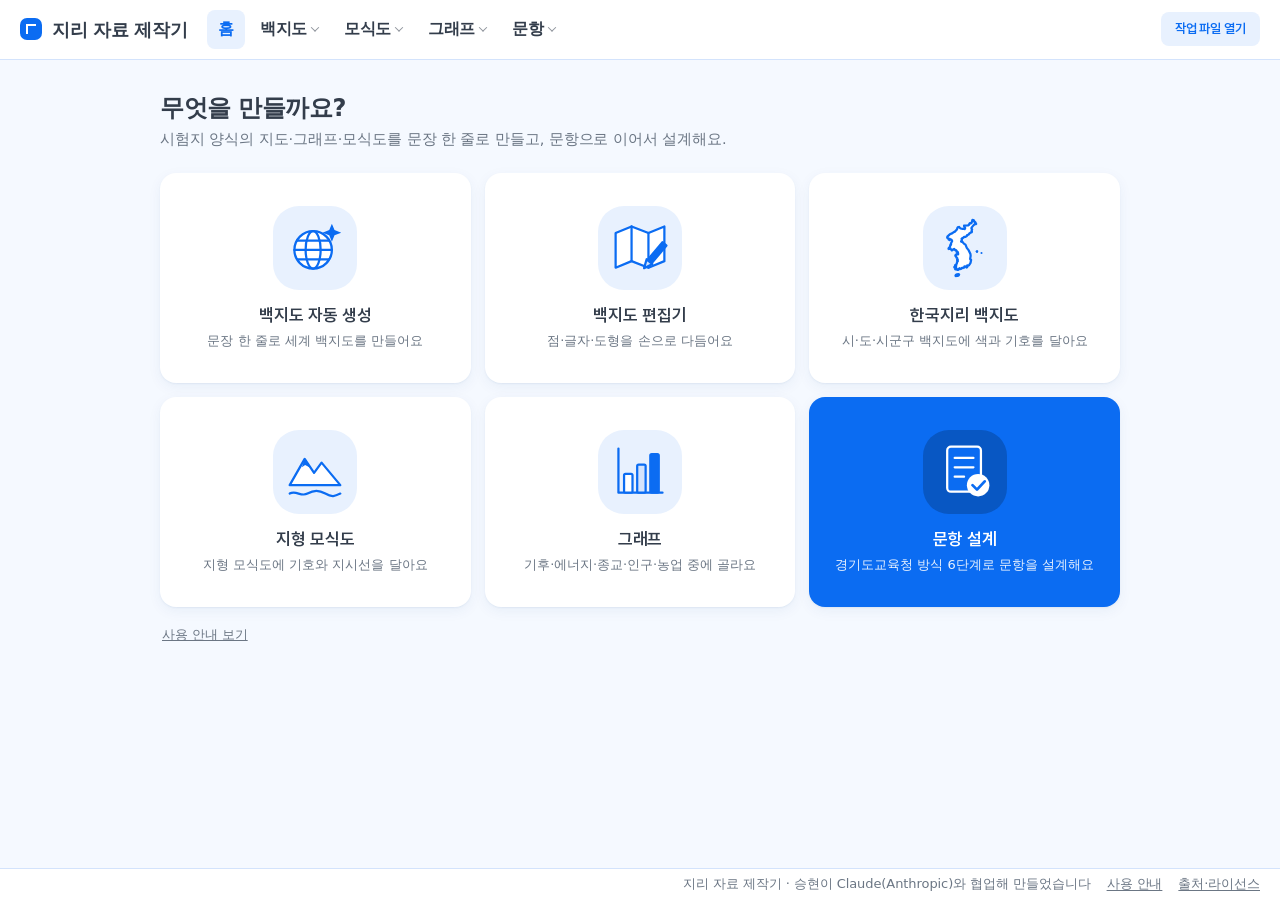
==== index.html @ 2b3bfff5 "Add files via upload" ====
<!doctype html>
<html lang="ko">
<head>
<meta charset="utf-8">
<meta name="viewport" content="width=device-width,initial-scale=1,viewport-fit=cover">
<meta name="description" content="시험지 양식의 백지도·지형 모식도·기후·에너지·종교·인구·농업 그래프를 문장 한 줄로 만드는 지리 수업 자료 도구">
<meta name="theme-color" content="#FFFFFF">
<link rel="manifest" href="manifest.webmanifest">
<link rel="icon" href="icons/icon-32.png" sizes="32x32">
<link rel="apple-touch-icon" href="icons/icon-180.png">
<script data-goatcounter="https://osh2162.goatcounter.com/count" async src="https://gc.zgo.at/count.v5.js" crossorigin="anonymous" integrity="sha384-atnOLvQb9t+jTSipvd75X2yginT4PjVbqDdlJAmxMm+wYElFmeR6EmLP5bYeoRVQ"></script>
<title>지리 자료 제작기</title>
<link rel="preconnect" href="https://fonts.googleapis.com">
<link rel="preconnect" href="https://fonts.gstatic.com" crossorigin>
<link rel="stylesheet" href="https://fonts.googleapis.com/css2?family=IBM+Plex+Sans+KR:wght@400;500;600&family=Noto+Sans+KR:wght@400;500;700&family=Noto+Serif+KR:wght@400;600;700&display=swap">
<link rel="stylesheet" href="css/tokens.css">
<link rel="stylesheet" href="css/fonts.css">
<link rel="stylesheet" href="css/base.css">
<link rel="stylesheet" href="css/topbar.css">
<link rel="stylesheet" href="css/buttons.css">
<link rel="stylesheet" href="css/main.css">
<link rel="stylesheet" href="css/footer.css">
<link rel="stylesheet" href="css/feedback.css">
<link rel="stylesheet" href="css/tools/home.css">
<link rel="stylesheet" href="css/tools/mapquick.css">
<link rel="stylesheet" href="css/tools/mapedit.css">
<link rel="stylesheet" href="css/tools/kmap.css">
<link rel="stylesheet" href="css/tools/landform.css">
<link rel="stylesheet" href="css/tools/climate.css">
<link rel="stylesheet" href="css/tools/energy.css">
<link rel="stylesheet" href="css/tools/religion.css">
<link rel="stylesheet" href="css/tools/population.css">
<link rel="stylesheet" href="css/tools/agriculture.css">
<link rel="stylesheet" href="css/tools/item.css">
<link rel="stylesheet" href="css/compat/vars.css">
<link rel="stylesheet" href="css/compat/controls.css">
<link rel="stylesheet" href="css/compat/drawer.css">
<link rel="stylesheet" href="css/compat/chooser.css">
</head>
<body>
<div class="hub">
  <header class="hub-top">
    <div class="hub-brand"><span class="hub-mark" aria-hidden="true"></span><h1>지리 자료 제작기</h1></div>
    <nav class="hub-tabs" role="tablist" aria-label="도구"><div class="hub-group hub-homeg" role="presentation"><button type="button" class="hub-gl hub-tab" role="tab" id="hub-tab-home" aria-controls="hub-tool-home" aria-selected="false" tabindex="-1" aria-label="홈">홈</button></div><div class="hub-group" data-g="백지도" role="presentation"><button type="button" class="hub-gl" aria-haspopup="menu" aria-expanded="false">백지도<i aria-hidden="true"></i></button><div class="hub-sub" role="presentation"><button type="button" class="hub-tab" role="tab" id="hub-tab-mapquick" aria-controls="hub-tool-mapquick" aria-selected="false" tabindex="-1" aria-label="백지도 자동 생성기">자동 생성</button><button type="button" class="hub-tab" role="tab" id="hub-tab-mapedit" aria-controls="hub-tool-mapedit" aria-selected="false" tabindex="-1" aria-label="백지도 편집기">편집기</button><button type="button" class="hub-tab" role="tab" id="hub-tab-kmap" aria-controls="hub-tool-kmap" aria-selected="false" tabindex="-1" aria-label="한국지리 백지도">한국지리</button></div><div class="hub-menu" role="menu" aria-label="백지도 도구"><button type="button" role="menuitem" class="hub-mi" data-go="mapquick" style="--i:0"><b>자동 생성</b><small>문장 한 줄로 세계 백지도를 만들어요</small></button><button type="button" role="menuitem" class="hub-mi" data-go="mapedit" style="--i:1"><b>편집기</b><small>점·글자·도형을 손으로 다듬어요</small></button><button type="button" role="menuitem" class="hub-mi" data-go="kmap" style="--i:2"><b>한국지리</b><small>시·도·시군구 백지도에 색과 기호를 달아요</small></button></div></div><div class="hub-group" data-g="모식도" role="presentation"><button type="button" class="hub-gl" aria-haspopup="menu" aria-expanded="false">모식도<i aria-hidden="true"></i></button><div class="hub-sub" role="presentation"><button type="button" class="hub-tab" role="tab" id="hub-tab-landform" aria-controls="hub-tool-landform" aria-selected="false" tabindex="-1" aria-label="지형 모식도 편집기">지형</button></div><div class="hub-menu" role="menu" aria-label="모식도 도구"><button type="button" role="menuitem" class="hub-mi" data-go="landform" style="--i:0"><b>지형</b><small>지형 모식도에 기호와 지시선을 달아요</small></button></div></div><div class="hub-group" data-g="그래프" role="presentation"><button type="button" class="hub-gl" aria-haspopup="menu" aria-expanded="false">그래프<i aria-hidden="true"></i></button><div class="hub-sub" role="presentation"><button type="button" class="hub-tab" role="tab" id="hub-tab-climate" aria-controls="hub-tool-climate" aria-selected="false" tabindex="-1" aria-label="기후 그래프 편집기">기후</button><button type="button" class="hub-tab" role="tab" id="hub-tab-energy" aria-controls="hub-tool-energy" aria-selected="false" tabindex="-1" aria-label="에너지 그래프 편집기">에너지</button><button type="button" class="hub-tab" role="tab" id="hub-tab-religion" aria-controls="hub-tool-religion" aria-selected="false" tabindex="-1" aria-label="종교 그래프 편집기">종교</button><button type="button" class="hub-tab" role="tab" id="hub-tab-population" aria-controls="hub-tool-population" aria-selected="false" tabindex="-1" aria-label="인구 그래프 편집기">인구</button><button type="button" class="hub-tab" role="tab" id="hub-tab-agriculture" aria-controls="hub-tool-agriculture" aria-selected="false" tabindex="-1" aria-label="농업 그래프 편집기">농업</button></div><div class="hub-menu" role="menu" aria-label="그래프 도구"><button type="button" role="menuitem" class="hub-mi" data-go="climate" style="--i:0"><b>기후</b><small>기후 그래프·월별 그래프·표</small></button><button type="button" role="menuitem" class="hub-mi" data-go="energy" style="--i:1"><b>에너지</b><small>에너지 자원별 소비·생산 그래프</small></button><button type="button" role="menuitem" class="hub-mi" data-go="religion" style="--i:2"><b>종교</b><small>나라별 종교 구성 그래프</small></button><button type="button" role="menuitem" class="hub-mi" data-go="population" style="--i:3"><b>인구</b><small>인구 구조·변화·도시화 그래프</small></button><button type="button" role="menuitem" class="hub-mi" data-go="agriculture" style="--i:4"><b>농업</b><small>작물·가축 생산과 교역 그래프</small></button></div></div><div class="hub-group" data-g="문항" role="presentation"><button type="button" class="hub-gl" aria-haspopup="menu" aria-expanded="false">문항<i aria-hidden="true"></i></button><div class="hub-sub" role="presentation"><button type="button" class="hub-tab" role="tab" id="hub-tab-item" aria-controls="hub-tool-item" aria-selected="false" tabindex="-1" aria-label="문항 설계">설계</button></div><div class="hub-menu" role="menu" aria-label="문항 도구"><button type="button" role="menuitem" class="hub-mi" data-go="item" style="--i:0"><b>설계</b><small>경기도교육청 방식 6단계로 문항을 설계해요</small></button></div></div></nav>
    <div class="hub-actions"><label class="hub-btn" title="이 통합판에서 저장한 작업 파일을 알맞은 탭으로 열어요">작업 파일 열기<input type="file" id="hubOpen" accept=".json,application/json"></label></div>
  </header>
  <main class="hub-main">
<div class="tool t-home" id="hub-tool-home" role="tabpanel" aria-labelledby="hub-tab-home" hidden></div>
<div class="tool t-mapquick" id="hub-tool-mapquick" role="tabpanel" aria-labelledby="hub-tab-mapquick" hidden></div>
<div class="tool t-mapedit" id="hub-tool-mapedit" role="tabpanel" aria-labelledby="hub-tab-mapedit" hidden></div>
<div class="tool t-kmap" id="hub-tool-kmap" role="tabpanel" aria-labelledby="hub-tab-kmap" hidden></div>
<div class="tool t-landform" id="hub-tool-landform" role="tabpanel" aria-labelledby="hub-tab-landform" hidden></div>
<div class="tool t-climate" id="hub-tool-climate" role="tabpanel" aria-labelledby="hub-tab-climate" hidden></div>
<div class="tool t-energy" id="hub-tool-energy" role="tabpanel" aria-labelledby="hub-tab-energy" hidden></div>
<div class="tool t-religion" id="hub-tool-religion" role="tabpanel" aria-labelledby="hub-tab-religion" hidden></div>
<div class="tool t-population" id="hub-tool-population" role="tabpanel" aria-labelledby="hub-tab-population" hidden></div>
<div class="tool t-agriculture" id="hub-tool-agriculture" role="tabpanel" aria-labelledby="hub-tab-agriculture" hidden></div>
<div class="tool t-item" id="hub-tool-item" role="tabpanel" aria-labelledby="hub-tab-item" hidden></div>
    <div class="hub-wait" id="hubWait" hidden></div>
  </main>
  <footer class="hub-foot"><button type="button" class="hub-link" id="hubInstall" hidden>앱으로 설치</button><span>지리 자료 제작기 · 승현이 Claude(Anthropic)와 협업해 만들었습니다</span><a href="guide.html" target="_blank" rel="noopener">사용 안내</a><a href="licenses.html" target="_blank" rel="noopener">출처·라이선스</a></footer>
  <div class="hub-toast" id="hubToast" role="status" aria-live="polite"></div>
</div>
<template id="hub-tpl-home">
<div class="home"><div class="home-in"><h2>무엇을 만들까요?</h2><p class="home-sub">시험지 양식의 지도·그래프·모식도를 문장 한 줄로 만들고, 문항으로 이어서 설계해요.</p><div class="bento"><button type="button" class="bc" data-go="mapquick"><svg class="ic" viewBox="0 0 64 64" aria-hidden="true"><circle class="f1 s" cx="30" cy="34" r="20"/><ellipse class="s nf" cx="30" cy="34" rx="8" ry="20"/><path class="s nf" d="M10 34h40M13 24h34M13 44h34"/><path class="fb" d="M50 6l2.8 6.8L60 15.6l-7.2 2.8L50 25.2l-2.8-6.8L40 15.6l7.2-2.8z"/></svg><b>백지도 자동 생성</b><small>문장 한 줄로 세계 백지도를 만들어요</small></button><button type="button" class="bc" data-go="mapedit"><svg class="ic" viewBox="0 0 64 64" aria-hidden="true"><path class="f1 s" d="M6 16l17-7 18 7 17-7v37l-17 7-18-7-17 7z"/><path class="s nf" d="M23 9v37M41 16v37"/><g transform="rotate(40 46 42)"><rect class="fb" x="42" y="22" width="8" height="26" rx="1.5"/><path class="f2 s" d="M42 48h8l-4 9z"/></g></svg><b>백지도 편집기</b><small>점·글자·도형을 손으로 다듬어요</small></button><button type="button" class="bc" data-go="kmap"><svg class="ic" viewBox="0 0 64 64" aria-hidden="true"><path class="f1 s kk" d="M44.8 36.0 44.6 35.5 45.0 35.5zM13.0 20.9 13.3 20.3 13.2 19.8 15.8 17.4 18.2 16.4 20.0 15.0 21.3 14.6 21.7 13.8 22.4 13.4 23.5 12.0 23.9 10.5 24.4 9.8 25.0 9.8 25.6 9.4 26.5 10.5 27.5 11.2 29.4 11.6 30.8 11.4 31.6 11.9 32.2 10.7 31.1 9.0 31.0 8.2 35.2 8.0 36.5 7.0 36.6 6.2 37.3 5.5 38.2 5.7 39.0 5.4 39.9 2.1 41.1 2.2 41.7 2.7 41.8 3.9 42.4 4.4 43.0 4.5 43.9 6.4 43.4 6.6 42.8 6.2 42.1 7.0 41.6 7.1 39.0 10.3 38.9 11.4 39.6 12.0 39.1 13.5 39.4 14.6 39.1 15.3 38.5 15.3 37.4 15.9 37.1 16.3 36.7 16.4 36.0 17.5 34.1 18.4 34.0 19.2 32.6 19.9 32.4 20.2 30.9 20.2 30.2 21.1 28.8 21.7 28.4 22.2 28.7 22.9 28.5 23.4 28.7 24.6 28.1 24.5 27.8 24.9 28.0 25.3 29.6 25.8 30.8 27.3 32.5 28.4 33.9 31.8 36.0 34.6 37.8 38.4 38.0 40.4 37.5 43.6 37.8 44.4 38.4 44.4 38.5 44.8 37.9 47.8 36.3 50.4 35.7 50.7 34.4 50.6 34.4 52.3 34.1 52.7 33.6 52.8 33.2 52.0 32.0 51.5 31.3 51.8 31.1 52.8 30.1 52.8 29.8 53.5 28.6 53.2 27.6 54.4 26.7 54.5 26.6 53.8 26.1 53.6 24.9 54.8 24.8 55.3 23.6 55.3 23.2 54.4 22.1 54.9 21.6 54.6 22.4 53.4 22.4 53.0 21.3 52.4 20.7 52.7 20.6 52.4 21.5 51.4 21.5 52.3 22.2 52.6 22.6 52.5 22.2 51.9 22.6 50.8 22.2 50.4 21.6 50.7 21.4 50.4 21.7 50.1 22.6 50.0 23.5 47.7 23.4 47.1 24.4 45.9 23.7 45.2 24.3 44.6 24.0 44.1 23.5 44.1 23.8 43.2 23.6 42.6 22.9 42.3 22.5 40.9 21.9 40.7 21.7 40.2 22.0 39.4 22.8 38.8 23.6 38.4 24.2 38.8 24.7 38.7 24.7 38.2 24.3 37.7 24.5 36.8 23.9 36.0 22.9 36.0 23.3 35.5 23.2 35.2 22.3 34.2 21.6 34.2 20.3 33.0 19.5 33.3 19.2 34.1 18.8 34.1 17.9 34.6 17.9 33.9 16.2 33.1 16.5 32.7 16.4 32.3 14.7 31.9 15.5 31.4 16.3 29.6 16.2 29.0 16.7 29.0 17.1 28.4 17.0 27.2 18.3 24.6 17.9 23.5 17.4 23.1 16.2 22.8 15.4 23.5 15.7 22.3 15.2 22.2 14.5 22.9 14.1 21.7 13.4 21.5zM14.7 33.1 14.4 32.8 15.0 32.8zM25.7 60.3 25.2 61.3 24.1 61.7 22.7 61.8 22.4 62.0 21.9 61.6 22.0 61.1 22.4 60.5 23.5 60.0 25.0 59.8z"/><path class="fb" d="M44.9 36.9 44.8 36.7 44.7 36.7 44.6 36.7 44.5 36.6 44.3 36.6 44.2 36.6 44.1 36.6 44.0 36.4 43.8 36.4 43.7 36.3 43.7 36.2 43.5 36.1 43.5 36.0 43.6 35.6 43.5 35.6 43.3 35.3 43.4 35.1 43.5 35.1 43.5 35.2 43.8 35.2 44.0 35.0 44.1 35.1 44.1 35.0 44.4 34.9 44.5 34.9 44.7 34.9 44.8 34.8 45.0 34.7 45.1 34.7 45.3 34.7 45.4 34.7 45.4 34.6 45.5 34.6 45.6 34.6 45.7 34.7 45.7 34.9 45.6 35.0 45.7 35.2 45.8 35.3 45.8 35.4 45.7 35.9 45.7 36.1 45.8 36.1 45.9 36.1 45.7 36.2 45.7 36.2 45.6 36.3 45.5 36.4 45.4 36.3 45.1 36.5 45.0 36.6 45.0 36.7 45.0 36.9z"/><circle class="fb" cx="49.6" cy="37.3" r="1.1"/></svg><b>한국지리 백지도</b><small>시·도·시군구 백지도에 색과 기호를 달아요</small></button><button type="button" class="bc" data-go="landform"><svg class="ic" viewBox="0 0 64 64" aria-hidden="true"><path class="f1 s" d="M5 46L21 18l10 15 8-11 20 24z"/><path class="fb" d="M21 18l5.5 9.2-5-2.6-3.6 2.4z"/><path class="s nf" d="M5 55c7-4 12 4 19 0s12-4 19 0 10 3 16 0"/></svg><b>지형 모식도</b><small>지형 모식도에 기호와 지시선을 달아요</small></button><div class="bc c-graph" data-pick><button type="button" class="bc-main" data-open aria-expanded="false"><svg class="ic" viewBox="0 0 64 64" aria-hidden="true"><path class="s nf" d="M9 7v47h47"/><rect class="f1 s" x="15" y="34" width="9" height="20" rx="1.5"/><rect class="f2 s" x="29" y="24" width="9" height="30" rx="1.5"/><rect class="fb s" x="43" y="13" width="9" height="41" rx="1.5"/></svg><b>그래프</b><small>기후·에너지·종교·인구·농업 중에 골라요</small></button><div class="bc-pick" hidden><small>어떤 그래프를 만들까요?</small><div><button type="button" data-go="climate" style="--i:0">기후</button><button type="button" data-go="energy" style="--i:1">에너지</button><button type="button" data-go="religion" style="--i:2">종교</button><button type="button" data-go="population" style="--i:3">인구</button><button type="button" data-go="agriculture" style="--i:4">농업</button></div></div></div><button type="button" class="bc c-item" data-go="item"><svg class="ic" viewBox="0 0 64 64" aria-hidden="true"><rect class="f1 s" x="13" y="5" width="36" height="48" rx="4"/><path class="s nf" d="M21 17h20M21 27h20M21 37h10"/><circle class="fb" cx="46" cy="46" r="12"/><path class="sw nf" d="M40 46l4.8 4.8L53 42"/></svg><b>문항 설계</b><small>경기도교육청 방식 6단계로 문항을 설계해요</small></button></div><section class="now" id="homeNow" hidden aria-label="지금 작업 중인 것"><h3>지금 작업 중인 것</h3><ul></ul></section><p class="home-foot"><a href="guide.html" target="_blank" rel="noopener">사용 안내 보기</a><button type="button" id="homeResume" data-go="" hidden>이어서 하기 · <b></b></button></p></div></div>
</template>
<template id="hub-tpl-mapquick">
<div class="qapp">
  <header class="top">
    <div class="brand"><h1>백지도 자동 생성기</h1><small>문장 한 줄로 시험지 양식 백지도</small></div>
    <div class="top-actions"><a class="btn" id="editorLink" href="#open:mapedit">편집기에서 열기</a></div>
  </header>

  <section class="side">
    <form class="ask" id="askForm">
      <label class="ask-label" for="qk-q">어떤 지도가 필요하세요?</label>
      <textarea id="qk-q" rows="4" placeholder="예: 유럽 지도에 로테르담, 함부르크, 뮌헨, 마르세유를 A~D로 찍어 줘"></textarea>
      <div class="ask-row">
        <button class="btn primary" type="submit" id="go">지도 만들기</button>
        <button class="btn" type="button" id="stopBtn" hidden>멈추기</button>
        <button class="btn" type="button" id="claudeBtn" hidden title="문장 해석을 Claude에게 다시 맡겨요">Claude에게 다시 묻기</button>
        <span class="kbd-hint">Ctrl + Enter</span>
      </div>
      <p class="status" id="status" data-s="idle" role="status" aria-live="polite"><span class="dot"></span><span id="statusText">지도 데이터를 불러오는 중이에요.</span></p>
    </form>

    <section class="result" aria-labelledby="mapquick-resTitle">
      <div class="result-head"><h2 class="sec-title" id="mapquick-resTitle">이렇게 이해했어요</h2><span class="via" id="via"></span><button class="btn small" id="newCtx" type="button" title="지금 지도를 잊고 다음 문장을 새 지도로 읽어요">새로 시작</button></div>
      <p class="answer" id="answer" hidden></p>
      <ul class="warn" id="warn" hidden></ul>
      <div class="items" id="items"><p class="empty" style="padding:10px">아직 만든 지도가 없어요.</p></div>
    </section>

    <section class="examples" aria-labelledby="mapquick-exTitle">
      <h2 class="sec-title" id="mapquick-exTitle">이렇게 써 보세요</h2>
      <div id="exList" style="display:flex;flex-direction:column;gap:6px"></div>
    </section>

    <details class="settings">
      <summary>글꼴 · 크기 · 해상도</summary>
      <div class="grid">
        <div class="row"><label for="qk-fontSel">라벨 글꼴</label><select id="qk-fontSel"></select></div>
        <div id="fontStatus"></div>
        <div class="row"><span class="lab"></span><label class="btn filebtn small">글꼴 파일 불러오기<input type="file" id="fontFile" accept=".ttf,.otf,.woff,.woff2"></label></div>
        <div class="row"><label for="qk-fsz">라벨 글자</label><input type="range" id="qk-fsz" min="6" max="14" step="0.5" value="9"><span class="val" id="fszV">9 pt</span></div>
        <div class="row"><label for="qk-fw">틀 가로</label><input type="number" id="qk-fw" min="30" max="190" step="1"><span class="val">mm</span></div>
        <div class="row"><span class="lab">국경선</span><label class="check"><input type="checkbox" id="borders">점선으로 표시</label></div>
        <div class="row"><span class="lab">해상도</span><div class="seg" id="dpiSeg"><button type="button" data-v="300">300 dpi</button><button type="button" data-v="600" aria-pressed="true">600 dpi</button></div></div>
      </div>
    </details>

    <p class="mode-note" id="modeNote">Claude 연결을 확인하는 중이에요.</p>
  </section>

  <main class="desk" aria-label="만든 지도">
    <div class="desk-bar">
      <button class="btn primary" id="pngBtn" type="button">PNG 저장</button>
      <button class="btn" id="svgBtn" type="button">SVG 저장</button>
      <button class="btn" id="copyBtn" type="button">이미지 복사</button>
      <button class="btn" id="jsonBtn" type="button" title="편집기의 ‘작업 불러오기’로 열어 점·라벨을 손으로 고칠 수 있어요">편집기용 파일</button>
      <span class="info" id="sizeInfo"></span>
    </div>
    <div class="canvas-wrap" id="wrap"><canvas id="cv" aria-label="시험지 양식 백지도 미리 보기"></canvas><div class="loading" id="loading">지도 데이터를 불러오는 중…</div></div>
  </main>
</div>
<div class="toast" id="toast" role="status" aria-live="polite"></div>

</template>
<template id="hub-tpl-mapedit">
<div class="app" id="app">
  <header class="top">
    <div class="brand"><h1>세계지리 백지도 편집기</h1><small id="brandSub">시험지 양식 · 흰 육지 · 회색 바다 · 점선 국경</small><a class="brand-link" href="#open:mapquick" id="quickLink">문장으로 만들기 →</a></div>
    <div class="top-actions">
      <button class="btn icon" id="undoBtn" title="되돌리기 (Ctrl+Z)" aria-label="되돌리기"><svg viewBox="0 0 20 20" fill="none" stroke="currentColor" stroke-width="1.7" stroke-linecap="round" stroke-linejoin="round"><path d="M7 5 3 9l4 4"/><path d="M3 9h9a5 5 0 0 1 0 10h-2"/></svg></button>
      <button class="btn icon" id="redoBtn" title="다시 하기 (Ctrl+Shift+Z)" aria-label="다시 하기"><svg viewBox="0 0 20 20" fill="none" stroke="currentColor" stroke-width="1.7" stroke-linecap="round" stroke-linejoin="round"><path d="m13 5 4 4-4 4"/><path d="M17 9H8a5 5 0 0 0 0 10h2"/></svg></button>
      <button class="btn" id="newBtn">새 지도</button>
      <button class="btn" id="tidyBtn" title="겹친 라벨을 자동으로 다시 놓아요">라벨 정리</button>
      <span class="sep"></span>
      <button class="btn" id="copyBtn">이미지 복사</button>
      <button class="btn primary" id="pngBtn">PNG 저장</button>
    </div>
  </header>

  <nav class="rail" aria-label="도구">
    <button class="tool" data-tool="select" title="선택·이동 (V)" aria-label="선택·이동"><svg viewBox="0 0 20 20" fill="none" stroke="currentColor" stroke-width="1.6" stroke-linejoin="round"><path d="M5 3v13l3.6-3.4L11 18l2.3-1-2.4-5.3H16z"/></svg><span class="tl">선택</span><kbd>V</kbd></button>
    <button class="tool" data-tool="dot" title="점 찍기 (D)" aria-label="점 찍기"><svg viewBox="0 0 20 20"><circle cx="10" cy="10" r="4.2" fill="currentColor"/></svg><span class="tl">점</span><kbd>D</kbd></button>
    <button class="tool" data-tool="ring" title="빈 원 찍기 (O)" aria-label="빈 원 찍기"><svg viewBox="0 0 20 20"><circle cx="10" cy="10" r="4.4" fill="none" stroke="currentColor" stroke-width="2"/></svg><span class="tl">빈 원</span><kbd>O</kbd></button>
    <button class="tool" data-tool="text" title="글자 놓기 (T)" aria-label="글자 놓기"><svg viewBox="0 0 20 20" fill="none" stroke="currentColor" stroke-width="1.8" stroke-linecap="round"><path d="M4 5h12M10 5v11"/></svg><span class="tl">글자</span><kbd>T</kbd></button>
    <button class="tool" data-tool="shade" title="국가 음영 (S)" aria-label="국가 음영"><svg viewBox="0 0 20 20"><path d="M3 7l5-3 5 2 4-1v10l-5 2-5-2-4 1z" fill="currentColor" opacity=".45" stroke="currentColor" stroke-width="1.3" stroke-linejoin="round"/></svg><span class="tl">음영</span><kbd>S</kbd></button>
    <button class="tool" data-tool="leader" title="지시선 추가 (L)" aria-label="지시선 추가"><svg viewBox="0 0 20 20" fill="none" stroke="currentColor" stroke-width="1.5" stroke-linecap="round"><path d="M4 15 15 5M4 15l12 1M4 15l6-11"/></svg><span class="tl">지시선</span><kbd>L</kbd></button>
    <button class="tool" data-tool="ellipse" title="점선 영역 (E)" aria-label="점선 영역"><svg viewBox="0 0 20 20"><ellipse cx="10" cy="10" rx="7" ry="4.8" fill="none" stroke="currentColor" stroke-width="1.6" stroke-dasharray="2.2 1.6"/></svg><span class="tl">점선 영역</span><kbd>E</kbd></button>
    <hr>
    <button class="tool" id="zoomIn" title="확대" aria-label="확대"><svg viewBox="0 0 20 20" fill="none" stroke="currentColor" stroke-width="1.8" stroke-linecap="round"><path d="M10 5v10M5 10h10"/></svg><span class="tl">확대</span></button>
    <button class="tool" id="zoomOut" title="축소" aria-label="축소"><svg viewBox="0 0 20 20" fill="none" stroke="currentColor" stroke-width="1.8" stroke-linecap="round"><path d="M5 10h10"/></svg><span class="tl">축소</span></button>
    <button class="tool" id="fitItems" title="항목에 맞추기 (틀 크기는 그대로)" aria-label="항목에 맞추기"><svg viewBox="0 0 20 20" fill="none" stroke="currentColor" stroke-width="1.6" stroke-linecap="round" stroke-linejoin="round"><path d="M3 7V3h4M17 7V3h-4M3 13v4h4M17 13v4h-4"/><circle cx="8" cy="9" r="1.3" fill="currentColor"/><circle cx="12.5" cy="11.5" r="1.3" fill="currentColor"/></svg><span class="tl">항목에 맞춤</span></button>
    <button class="tool" id="zoomFit" title="지역 범위로 되돌리기" aria-label="지역 범위로 되돌리기"><svg viewBox="0 0 20 20" fill="none" stroke="currentColor" stroke-width="1.6" stroke-linecap="round" stroke-linejoin="round"><path d="M4 8V4h4M16 8V4h-4M4 12v4h4M16 12v4h-4"/></svg><span class="tl">범위로</span></button>
  </nav>

  <main class="desk" id="desk">
    <canvas id="cv" aria-label="백지도 편집 화면"></canvas>
    <div class="hint" id="hint"><span id="hintText"></span></div>
    <div class="loading" id="loading">지도 데이터를 불러오는 중…</div>
    <div class="status"><span id="stPos">지도 위에 마우스를 올리면 좌표가 나와요</span><span id="stInfo"></span></div>
  </main>

  <aside class="panel">
    <div class="search">
      <input id="q" type="search" autocomplete="off" placeholder="지명·국가·좌표 검색 (예: 로테르담, 이란, 37.5 127)" aria-label="지명, 국가, 좌표 검색">
      <div class="results" id="results" hidden></div>
    </div>
    <div class="selcard" id="selCard" hidden><div id="selBox"></div></div>
    <div class="tabs" role="tablist">
      <button role="tab" id="tab-map" aria-selected="true" data-tab="map">지도</button>
      <button role="tab" id="tab-style" aria-selected="false" data-tab="style">꾸미기</button>
      <button role="tab" id="tab-out" aria-selected="false" data-tab="out">내보내기</button>
    </div>

    <div class="pane" id="pane-map">
      <section class="grp"><h3>지역</h3><div class="chips" id="presets"></div></section>
      <details class="dw" name="m"><summary><svg viewBox="0 0 20 20" fill="none" stroke="currentColor" stroke-width="1.6" stroke-linecap="round" stroke-linejoin="round" aria-hidden="true"><path d="M3 10a7 7 0 1 0 14 0 7 7 0 0 0-14 0M10 3c-3 3-3 11 0 14M10 3c3 3 3 11 0 14M3 10h14"/></svg><span class="dw-t"><b>도법 · 틀</b><small>도법, 중앙 경선, 틀 크기, 해안선 자세히</small></span></summary><div class="dw-b">
        <div class="row"><label for="proj">도법</label><select id="proj" class="grow"></select></div>
        <div class="row"><label for="rot">중앙 경선</label><input id="rot" type="number" step="1"><span class="unit">° (동경 +, 서경 −)</span></div>
        <div class="row"><span class="lab">틀 크기</span><input id="fw" type="number" min="20" max="190" step="1" aria-label="틀 가로 mm"><span class="unit">×</span><input id="fh" type="number" min="15" max="270" step="1" aria-label="틀 세로 mm"><span class="unit">mm</span></div>
        <div class="row"><span class="lab">지도 데이터</span><div class="seg" id="detail"><button data-v="auto">자동</button><button data-v="xlo">간략</button><button data-v="lo">보통</button><button data-v="hi">자세히</button></div></div>
        <p class="note">틀 오른쪽 아래 모서리를 끌어도 크기가 바뀌어요. 시험지 지도는 보통 가로 45~70 mm예요. 해안선은 ‘자동’이면 넓은 지도일수록 단순하게 그려요.</p></div></details>
      <details class="dw" name="m"><summary><svg viewBox="0 0 20 20" fill="none" stroke="currentColor" stroke-width="1.6" stroke-linecap="round" stroke-linejoin="round" aria-hidden="true"><rect x="3" y="4" width="14" height="12" rx="2"/><path d="M6 8h8M6 12h5"/></svg><span class="dw-t"><b>표시 요소</b><small>국경·호수·울릉도 독도·적도·회귀선·극권</small></span></summary><div class="dw-b"><div class="checks">
          <label class="check"><input type="checkbox" id="lyBorders">국경선(점선)</label>
          <label class="check"><input type="checkbox" id="lyLakes">호수</label>
          <label class="check" title="실제 해안선으로 그리고, 지도에서 너무 작으면 시험지 지도처럼 작은 점으로 찍어요(Natural Earth에는 독도가 없어서 SGIS 경계로 따로 그림)"><input type="checkbox" id="lyDokdo">울릉도·독도</label>
          <label class="check"><input type="checkbox" id="lnEq">적도</label>
          <label class="check"><input type="checkbox" id="lnTr">회귀선</label>
          <label class="check"><input type="checkbox" id="lnAc">극권</label>
          <label class="check"><input type="checkbox" id="lyMajor">주요 하천 전부</label>
        </div>
        </div></details>
      <details class="dw" name="m"><summary><svg viewBox="0 0 20 20" fill="none" stroke="currentColor" stroke-width="1.6" stroke-linecap="round" stroke-linejoin="round" aria-hidden="true"><path d="M3 7h14M3 13h14M7 3v14M13 3v14"/></svg><span class="dw-t"><b>경위선망 · 축척</b><small>경위선망, 축척 막대</small></span></summary><div class="dw-b"><div class="row"><label for="grat">경위선망</label><select id="grat"><option value="0">없음</option><option value="10">10° 간격</option><option value="15">15° 간격</option><option value="20">20° 간격</option><option value="30">30° 간격</option></select></div>
        <div class="row"><label for="scaleSel">축척 막대</label><select id="scaleSel"><option value="none">없음</option><option value="auto">자동 위치</option><option value="bl">왼쪽 아래</option><option value="br">오른쪽 아래</option><option value="tl">왼쪽 위</option><option value="tr">오른쪽 위</option></select></div>
        <p class="seqwarn" id="scaleWarn" role="note" hidden></p>
        <div class="checks"><label class="check" title="경위선망을 켠 북극 중심 지도에서 30°N·60°N을 경선을 따라 적고, 0° 경선 끝에 0°를 적어요"><input type="checkbox" id="lyPolarLbl">북극 중심 지도에 위도·0° 글자</label></div></div></details>
      <details class="dw" name="m"><summary><svg viewBox="0 0 20 20" fill="none" stroke="currentColor" stroke-width="1.6" stroke-linecap="round" stroke-linejoin="round" aria-hidden="true"><path d="M3 6c4-2 10 2 14 0M3 11c4-2 10 2 14 0M3 16c4-2 10 2 14 0"/></svg><span class="dw-t"><b>기후 지역</b><small>쾨펜 기후 구분 무늬</small></span></summary><div class="dw-b">
        <div id="zoneBelts" class="zone-belts"></div>
        <div id="zoneTones" class="zone-tones"></div>
        <div class="row" id="zoneLegRow" hidden><label for="zoneLeg">범례</label><select id="zoneLeg"><option value="bl">왼쪽 아래</option><option value="br">오른쪽 아래</option><option value="tl">왼쪽 위</option><option value="tr">오른쪽 위</option><option value="outR">지도 밖 오른쪽</option><option value="outB">지도 밖 아래</option><option value="none">없음</option></select></div>
        <p class="note" id="zoneNote" hidden>쾨펜 기후 구분(Beck 외 2023, 1991~2020년 평년) 지도를 단순화한 것이라 시험지 지도와 가장자리가 조금 다를 수 있어요. 무늬가 7가지라 여러 기후를 함께 켜면 겹치는 무늬가 생길 수 있으니 이름 옆 칸에서 바꿔 주세요. 아주 좁은 지역(Csc·Cwc 등)은 단순화 과정에서 빠졌어요.</p>
        </div></details>
      <details class="dw" name="m"><summary><svg viewBox="0 0 20 20" fill="none" stroke="currentColor" stroke-width="1.6" stroke-linecap="round" stroke-linejoin="round" aria-hidden="true"><path d="M3 14l4-6 3 4 3-7 4 9"/></svg><span class="dw-t"><b>판 · 산지</b><small>판의 경계, 습곡 산지, 안정 육괴</small></span></summary><div class="dw-b"><div class="checks">
          <label class="check"><input type="checkbox" id="plOn">판의 경계</label>
          <label class="check"><input type="checkbox" id="plTyped">수렴·발산·보존 구분</label>
          <label class="check"><input type="checkbox" id="plNames">판 이름</label>
        </div>
        <div class="checks">
          <label class="check"><input type="checkbox" id="rlOn">습곡 산지·안정 육괴</label>
          <label class="check"><input type="checkbox" id="rlNames">산지 이름</label>
        </div>
        <div id="rlBox" hidden>
          <div id="rlCats"></div>
          <details class="rl-pick"><summary>산맥·순상지 고르기</summary><div id="rlList" class="checks"></div></details>
          <p class="note">교과서 분류에 따른 시험 지도 수준의 모식 경계예요(산맥: Natural Earth, 발트·아프리카·아라비아는 직접 그린 모식 경계).</p>
        </div>
        </div></details>
      <details class="dw" name="m"><summary><svg viewBox="0 0 20 20" fill="none" stroke="currentColor" stroke-width="1.6" stroke-linecap="round" stroke-linejoin="round" aria-hidden="true"><path d="M2 8c2-2 3 2 5 0s3 2 5 0 3 2 5 0M2 13c2-2 3 2 5 0s3 2 5 0 3 2 5 0"/></svg><span class="dw-t"><b>바다 이름</b><small>대양·바다 이름 넣기</small></span></summary><div class="dw-b"><div id="seaBox">
          <div class="checks"><label class="check"><input type="checkbox" id="seaSpace">글자 사이 띄우기(태 평 양)</label></div>
          <div class="row"><label for="seaK">글자 크기</label><select id="seaK"><option value="1">기호 글자와 같게</option><option value="0.8">조금 작게</option><option value="0.65">작게</option></select></div>
          <div id="seaList" class="checks"></div>
          <p class="note">지금 지도에서 바다 위 빈자리를 찾아 넣어요. 넣은 뒤에는 끌어서 옮길 수 있어요.</p>
        </div></div></details>
      <details class="dw" name="m"><summary><svg viewBox="0 0 20 20" fill="none" stroke="currentColor" stroke-width="1.6" stroke-linecap="round" stroke-linejoin="round" aria-hidden="true"><path d="M4 16V4M4 16h12M7 16v-2M10 16v-2M13 16v-2M4 7h2M4 10h2M4 13h2"/></svg><span class="dw-t"><b>가장자리 눈금</b><small>위도·경도 눈금</small></span></summary><div class="dw-b">
        <div class="list" id="tickList"></div>
        <div class="row">
          <select id="tkKind" aria-label="눈금 종류"><option value="lat">위도</option><option value="lon">경도</option></select>
          <input id="tkVal" type="number" step="0.5" value="0" aria-label="눈금 값 (북위·동경 +)">
          <select id="tkSide" aria-label="눈금 위치"></select>
          <button class="btn" id="tkAdd">추가</button>
        </div>
        <p class="note">값은 북위·동경을 +, 남위·서경을 −로 적어요. 0은 “0°”로 표시돼요.</p></div></details>
      <details class="dw" name="m"><summary><svg viewBox="0 0 20 20" fill="none" stroke="currentColor" stroke-width="1.6" stroke-linecap="round" stroke-linejoin="round" aria-hidden="true"><path d="M4 3c4 3-2 5 2 8s-1 4 3 6M11 3c3 2 1 4 4 6"/></svg><span class="dw-t"><b>하천</b><small>이름으로 찾아 그리기</small></span></summary><div class="dw-b">
        <input id="riverQ" class="field" type="search" placeholder="하천 이름 (예: 라인, 메콩)" aria-label="하천 검색">
        <div class="riverlist" id="riverList"></div></div></details>
    </div>

    <div class="pane" id="pane-style" hidden>
      <details class="dw" name="s" open><summary><svg viewBox="0 0 20 20" fill="none" stroke="currentColor" stroke-width="1.6" stroke-linecap="round" stroke-linejoin="round" aria-hidden="true"><path d="M3 6h10l4 4-4 4H3z"/></svg><span class="dw-t"><b>새 라벨</b><small>순서, 놓는 위치, 음영 라벨</small></span></summary><div class="dw-b">
        <div class="row"><label for="seqSel">순서</label><select id="seqSel" class="grow">
          <option value="latin">A, B, C …</option><option value="gana">(가), (나), (다) …</option><option value="circ">㉠, ㉡, ㉢ …</option><option value="mk">㉮, ㉯, ㉰ …</option>
          <option value="jamo">ㄱ, ㄴ, ㄷ …</option><option value="num">1, 2, 3 …</option><option value="lower">a, b, c …</option></select></div>
        <p class="seqwarn" id="seqWarn" role="note" hidden></p>
        <div class="row"><span class="lab">놓는 위치</span><div class="grid9" id="placeGrid" aria-label="새 라벨 위치"></div><span class="unit" id="placeName"></span></div>
        <label class="check"><input type="checkbox" id="shadeAuto">음영 국가에도 라벨 자동으로 붙이기</label></div></details>
      <details class="dw" name="s"><summary><svg viewBox="0 0 20 20" fill="none" stroke="currentColor" stroke-width="1.6" stroke-linecap="round" stroke-linejoin="round" aria-hidden="true"><path d="M4 10l4 4 8-8"/></svg><span class="dw-t"><b>기호 · 정답</b><small>기호 다시 매기기, 정답 지명</small></span></summary><div class="dw-b">
        <div class="row"><label for="relabelMode">기호 순서</label><select id="relabelMode" class="grow"><option value="cw">12시부터 시계 방향</option><option value="ccw">12시부터 시계 반대 방향</option><option value="we">서쪽부터(왼쪽 → 오른쪽)</option><option value="ns">북쪽부터(위 → 아래)</option><option value="shuffle">섞기</option><option value="none">기호 지우기(점만)</option></select><button class="btn" id="relabelBtn" type="button">다시 매기기</button></div>
        <div class="ans" id="ansBox"><p class="note">기호를 붙인 항목이 없어요.</p></div>
        <a class="btn" id="itemSendBtn" href="#open:item" hidden title="기호와 정답 지명을 ‘문항 설계’ 탭으로 넘겨요">이 기호로 문항 설계</a></div></details>
      <details class="dw" name="s"><summary><svg viewBox="0 0 20 20" fill="none" stroke="currentColor" stroke-width="1.6" stroke-linecap="round" stroke-linejoin="round" aria-hidden="true"><path d="M7 5h10M7 10h10M7 15h10M3 5h1M3 10h1M3 15h1"/></svg><span class="dw-t"><b>모든 항목</b><small>지금 지도에 놓은 항목 목록</small></span></summary><div class="dw-b"><div class="list" id="itemList"></div></div></details>
      <details class="dw" name="s"><summary><svg viewBox="0 0 20 20" fill="none" stroke="currentColor" stroke-width="1.6" stroke-linecap="round" stroke-linejoin="round" aria-hidden="true"><path d="M4 16 9 4l5 12M6 12h6"/></svg><span class="dw-t"><b>글꼴</b><small>시험지 글꼴, 영문·숫자</small></span></summary><div class="dw-b">
        <div class="row"><label for="fontSel">라벨 글꼴</label><select id="fontSel" class="grow"></select></div>
        <div id="fontStatus"></div>
        <div class="row"><label for="latinSel">영문·숫자</label><select id="latinSel" class="grow"><option value="same">라벨 글꼴 그대로</option><option value="times">Times New Roman</option></select></div>
        <div class="btnrow"><label class="btn filebtn">글꼴 파일 불러오기 (.ttf .otf)<input type="file" id="fontFile" accept=".ttf,.otf,.woff,.woff2"></label></div>
        <p class="note">시험지는 한양신명조(HY신명조) 계열을 써요. 목록에서 ‘없음’으로 나오면 C:\Windows\Fonts에 있는 글꼴 파일을 직접 불러오면 돼요. 파일은 이 창 안에서만 쓰이고 어디로도 올라가지 않아요.</p></div></details>
      <details class="dw" name="s"><summary><svg viewBox="0 0 20 20" fill="none" stroke="currentColor" stroke-width="1.6" stroke-linecap="round" stroke-linejoin="round" aria-hidden="true"><path d="M3 15h6M12 15h5M6 15V9M14.5 15V6"/></svg><span class="dw-t"><b>크기</b><small>라벨 글자, 점, 선 굵기</small></span></summary><div class="dw-b">
        <div class="row"><label for="fsz">라벨 글자</label><input type="range" id="fsz" min="6" max="14" step="0.5"><span class="val" id="fszV"></span></div>
        <div class="row"><label for="dsz">점 지름</label><input type="range" id="dsz" min="0.6" max="3" step="0.1"><span class="val" id="dszV"></span></div>
        <div class="row"><label for="rsz">빈 원 지름</label><input type="range" id="rsz" min="0.8" max="4" step="0.1"><span class="val" id="rszV"></span></div>
        <div class="row"><label for="lsc">선 굵기</label><input type="range" id="lsc" min="0.6" max="2" step="0.05"><span class="val" id="lscV"></span></div></div></details>
      <details class="dw" name="s"><summary><svg viewBox="0 0 20 20" fill="none" stroke="currentColor" stroke-width="1.6" stroke-linecap="round" stroke-linejoin="round" aria-hidden="true"><circle cx="10" cy="10" r="7"/><path d="M10 3a7 7 0 0 1 0 14z" fill="currentColor"/></svg><span class="dw-t"><b>명암</b><small>바다·국가 음영 농도</small></span></summary><div class="dw-b">
        <div class="row"><label for="seaG">바다</label><input type="range" id="seaG" min="190" max="255" step="1"><span class="val" id="seaGV"></span></div>
        <div class="row"><label for="shG">국가 음영</label><input type="range" id="shG" min="110" max="215" step="1"><span class="val" id="shGV"></span></div>
        <p class="note">기본값은 시험지 이미지에서 잰 값이에요 (바다 229, 음영 178 / 255).</p></div></details>
      <details class="dw" name="s"><summary><svg viewBox="0 0 20 20" fill="none" stroke="currentColor" stroke-width="1.6" stroke-linecap="round" stroke-linejoin="round" aria-hidden="true"><rect x="3" y="6" width="14" height="9" rx="2"/><path d="M6 9h1M9 9h1M12 9h1M6 12h8"/></svg><span class="dw-t"><b>단축키</b><small>V·D·O·T·S·L·E 와 방향키</small></span></summary><div class="dw-b"><div class="keys"><kbd>V</kbd><span>선택·이동</span><kbd>D</kbd><span>점</span><kbd>O</kbd><span>빈 원</span><kbd>T</kbd><span>글자</span><kbd>S</kbd><span>국가 음영</span><kbd>L</kbd><span>지시선 추가</span><kbd>E</kbd><span>점선 영역</span><kbd>Delete</kbd><span>선택 항목 지우기</span><kbd>방향키</kbd><span>라벨 0.2 mm씩 (Shift: 1 mm)</span><kbd>Ctrl+Z</kbd><span>되돌리기</span><kbd>더블클릭</kbd><span>라벨 글자 바로 고치기</span></div></div></details>
    </div>

    <div class="pane" id="pane-out" hidden>
      <section class="grp"><h3>이미지</h3>
        <div class="row"><label for="expName">파일 이름</label><input id="expName" type="text" class="grow" value="세계지리_백지도"></div>
        <div class="row"><span class="lab">해상도</span><div class="seg" id="dpiSeg"><button data-v="300">300 dpi</button><button data-v="600">600 dpi</button></div></div>
        <div class="row"><span class="lab">틀 바깥</span><div class="seg" id="bgSeg"><button data-v="white">흰색</button><button data-v="clear">투명</button></div></div>
        <div class="size-out" id="sizeOut"></div>
        <div class="btnrow"><button class="btn primary" id="pngBtn2">PNG 저장</button><button class="btn" id="svgBtn">SVG 저장</button><button class="btn" id="copyBtn2">이미지 복사</button></div>
        <p class="note">PNG에는 해상도 정보가 들어 있어서 한글(HWP)에 그림으로 넣으면 보통 틀 크기(mm) 그대로 들어가요. 복사해 붙여 넣으면 이 정보가 빠져 크기를 다시 맞춰야 할 수 있어요. 시험지에 들어간 그림은 대부분 600 dpi 흑백이에요. SVG는 잉크스케이프에서 선과 글자를 따로 고칠 수 있어요.</p>
      </section>
      <section class="grp"><h3>작업 파일</h3>
        <div class="btnrow"><button class="btn" id="saveJson">작업 저장 (.json)</button><label class="btn filebtn">작업 불러오기<input type="file" id="loadJson" accept=".json,application/json"></label></div>
        <p class="note">점·라벨·음영·지도 범위를 파일로 저장해 두었다가 다시 불러와 고칠 수 있어요. 이 브라우저에는 마지막 작업이 자동으로 남아요.</p>
      </section>
    </div>
  </aside>
</div>
<div class="toast" id="toast" role="status" aria-live="polite"></div>

</template>
<template id="hub-tpl-kmap">
<div class="gapp lapp kapp">
  <header class="top">
    <div class="brand"><h1>한국지리 백지도</h1><small>시험지 양식 · 시·도/시·군·구 경계 · 고속 국도 · 영해</small></div>
    <div class="top-actions">
      <button class="btn icon" id="undoBtn" type="button" title="되돌리기 (Ctrl+Z)" aria-label="되돌리기"><svg viewBox="0 0 20 20" fill="none" stroke="currentColor" stroke-width="1.7" stroke-linecap="round" stroke-linejoin="round"><path d="M7 5 3 9l4 4"/><path d="M3 9h9a5 5 0 0 1 0 10h-2"/></svg></button>
      <button class="btn icon" id="redoBtn" type="button" title="다시 하기 (Ctrl+Shift+Z)" aria-label="다시 하기"><svg viewBox="0 0 20 20" fill="none" stroke="currentColor" stroke-width="1.7" stroke-linecap="round" stroke-linejoin="round"><path d="m13 5 4 4-4 4"/><path d="M17 9H8a5 5 0 0 0 0 10h2"/></svg></button>
      <button class="btn" id="resetBtn" type="button" title="처음 상태(전국 시·도 지도)로">새 지도</button>
      <span class="ksep"></span>
      <a class="btn" id="itemSendBtn" href="#open:item" hidden title="기호와 지역 이름을 문항 설계 탭으로 넘겨요">문항 설계로</a>
      <button class="btn" id="copyBtn" type="button">이미지 복사</button>
      <button class="btn primary" id="pngBtn" type="button">PNG 저장</button>
    </div>
  </header>

  <nav class="krail" aria-label="도구">
    <div class="ktools" id="toolSeg" role="group" aria-label="도구">
      <button type="button" class="ktool" data-v="select" title="고르기·옮기기 (V). 빈 곳을 끌면 화면이 움직여요." aria-label="고르기"><svg viewBox="0 0 20 20" fill="none" stroke="currentColor" stroke-width="1.6" stroke-linejoin="round"><path d="M5 3v13l3.6-3.4L11 18l2.3-1-2.4-5.3H16z"/></svg><span class="tl">선택</span><kbd>V</kbd></button>
      <button type="button" class="ktool" data-v="paint" title="색칠 (P): 시·군을 누르면 칠하고, 다시 누르면 지워요." aria-label="색칠"><svg viewBox="0 0 20 20"><path d="M3 7l5-3 5 2 4-1v10l-5 2-5-2-4 1z" fill="currentColor" opacity=".45" stroke="currentColor" stroke-width="1.3" stroke-linejoin="round"/></svg><span class="tl">색칠</span><kbd>P</kbd></button>
      <button type="button" class="ktool" data-v="dot" title="점 (D): 누른 자리에 점을 찍어요." aria-label="점"><svg viewBox="0 0 20 20"><circle cx="10" cy="10" r="4.2" fill="currentColor"/></svg><span class="tl">점</span><kbd>D</kbd></button>
      <button type="button" class="ktool" data-v="sym" title="기호 (S): 누른 자리에 다음 기호를 놓아요." aria-label="기호"><svg viewBox="0 0 20 20" fill="none" stroke="currentColor" stroke-width="1.6" stroke-linejoin="round" stroke-linecap="round"><path d="M5.5 16 10 4l4.5 12M7.2 11.6h5.6"/></svg><span class="tl">기호</span><kbd>S</kbd></button>
      <button type="button" class="ktool" data-v="leader" title="지시선 기호 (L): 지점을 누른 채 기호 자리까지 끌어요." aria-label="지시선"><svg viewBox="0 0 20 20" fill="none" stroke="currentColor" stroke-width="1.5" stroke-linecap="round"><circle cx="5" cy="15" r="1.8" fill="currentColor" stroke="none"/><path d="M6.3 13.7 12 8"/><path d="M12.6 7.5 15 3l2.4 4.5M13.4 6h3.2"/></svg><span class="tl">지시선</span><kbd>L</kbd></button>
      <button type="button" class="ktool" data-v="num" title="번호 자동 (N): 시·군을 누르면 다음 번호를 안쪽 또는 지시선으로 알아서 놓아요." aria-label="번호 자동"><svg viewBox="0 0 20 20" fill="none" stroke="currentColor" stroke-width="1.6" stroke-linecap="round" stroke-linejoin="round"><path d="M3 16 8 11"/><circle cx="3" cy="16" r="1" fill="currentColor"/><path d="M11 5l2-1.2V10M11.2 10h4"/></svg><span class="tl">번호</span><kbd>N</kbd></button>
      <button type="button" class="ktool" data-v="ell" title="점선 원 (E)" aria-label="점선 원"><svg viewBox="0 0 20 20"><ellipse cx="10" cy="10" rx="7" ry="4.8" fill="none" stroke="currentColor" stroke-width="1.6" stroke-dasharray="2.2 1.6"/></svg><span class="tl">점선 원</span><kbd>E</kbd></button>
      <button type="button" class="ktool" data-v="arrow" title="화살표 (A)" aria-label="화살표"><svg viewBox="0 0 20 20" fill="none" stroke="currentColor" stroke-width="1.7" stroke-linecap="round" stroke-linejoin="round"><path d="M4 16 15 5M9 5h6v6"/></svg><span class="tl">화살표</span><kbd>A</kbd></button>
      <button type="button" class="ktool" data-v="line" title="선 (I)" aria-label="선"><svg viewBox="0 0 20 20" fill="none" stroke="currentColor" stroke-width="1.8" stroke-linecap="round"><path d="M4 15 16 5"/></svg><span class="tl">선</span><kbd>I</kbd></button>
      <button type="button" class="ktool" data-v="rect" title="가림 상자 (R): 지도 일부를 흰 상자로 가려요." aria-label="가림 상자"><svg viewBox="0 0 20 20"><rect x="3.5" y="5.5" width="13" height="9" rx="1" fill="currentColor" opacity=".25" stroke="currentColor" stroke-width="1.4"/></svg><span class="tl">가림</span><kbd>R</kbd></button>
      <button type="button" class="ktool" data-v="text" title="글상자 (T)" aria-label="글상자"><svg viewBox="0 0 20 20" fill="none" stroke="currentColor" stroke-width="1.8" stroke-linecap="round"><path d="M4 5h12M10 5v11"/></svg><span class="tl">글상자</span><kbd>T</kbd></button>
    </div>
    <hr>
    <button type="button" class="ktool" id="zIn" title="크게 (+)" aria-label="크게"><svg viewBox="0 0 20 20" fill="none" stroke="currentColor" stroke-width="1.8" stroke-linecap="round"><path d="M10 5v10M5 10h10"/></svg><span class="tl">확대</span></button>
    <button type="button" class="ktool" id="zOut" title="작게 (−)" aria-label="작게"><svg viewBox="0 0 20 20" fill="none" stroke="currentColor" stroke-width="1.8" stroke-linecap="round"><path d="M5 10h10"/></svg><span class="tl">축소</span></button>
    <button type="button" class="ktool" id="zFit" title="화면에 맞추기 (0)" aria-label="화면에 맞추기"><svg viewBox="0 0 20 20" fill="none" stroke="currentColor" stroke-width="1.6" stroke-linecap="round" stroke-linejoin="round"><path d="M4 8V4h4M16 8V4h-4M4 12v4h4M16 12v4h-4"/></svg><span class="tl">맞추기</span></button>
  </nav>

  <main class="desk kdesk" aria-label="백지도 화면">
    <div class="stage-wrap" id="stageWrap" tabindex="0" aria-label="편집 화면. 도구를 고른 뒤 누르거나 끌어요.">
      <svg id="stage" xmlns="http://www.w3.org/2000/svg"></svg>
      <div class="desk-empty" id="deskEmpty"><div><b>지도 자료를 불러오지 못했어요</b>잠시 뒤 다시 열어 주세요.</div></div>
    </div>
    <div class="khint"><span id="toolHint"></span></div>
    <div class="kstatus"><span id="hoverTag">지도 위에 마우스를 올리면 시·군 이름이 나와요</span><span id="sizeInfo"></span></div>
  </main>

  <aside class="kpanel" aria-label="설정">
    <section class="kask" aria-labelledby="kmap-askTitle">
      <h2 class="sec-title" id="kmap-askTitle">문장으로 만들기</h2>
      <textarea id="q" rows="2" placeholder="예: 강원 시군 지도, 춘천은 A, 강릉은 B, 평창은 C"></textarea>
      <div class="paste-row"><button class="btn primary" id="goBtn" type="button">백지도 만들기</button><button class="btn" id="undoAsk" type="button" hidden>되돌리기</button><span class="kbd-hint">Ctrl + Enter</span></div>
      <p class="msg" id="askMsg" hidden></p>
      <details class="help"><summary>이렇게 써 보세요</summary><div class="examples" id="exList"></div></details>
      <div id="hintSec" hidden></div>
    </section>
    <div class="selcard" id="selCard" hidden><div id="opts"></div></div>
    <div class="ktabs" role="tablist" aria-label="설정 갈래">
      <button type="button" role="tab" data-tab="map" aria-selected="true">지도</button>
      <button type="button" role="tab" data-tab="style" aria-selected="false">꾸미기</button>
      <button type="button" role="tab" data-tab="out" aria-selected="false">내보내기</button>
    </div>
    <div class="kpane" data-pane="map">
      <details class="dw" name="m" open><summary><svg viewBox="0 0 20 20" fill="none" stroke="currentColor" stroke-width="1.6" stroke-linecap="round" stroke-linejoin="round" aria-hidden="true"><path d="M3 6l5-2 4 2 5-2v10l-5 2-4-2-5 2z"/></svg><span class="dw-t"><b>지도 범위</b><small>전국·권역·시도 고르기</small></span></summary><div class="dw-b"><div class="kareas" id="areaBox"></div>
        <div class="ksido" id="sidoBox" role="group" aria-label="시·도 고르기"></div>
        <p class="sub">시·도는 여러 개 고를 수 있어요.</p></div></details>
      <details class="dw" name="m"><summary><svg viewBox="0 0 20 20" fill="none" stroke="currentColor" stroke-width="1.6" stroke-linecap="round" stroke-linejoin="round" aria-hidden="true"><path d="M3 15c3-8 6-2 9-8 1-2 3-3 5-3M3 10h3M8 10h2"/></svg><span class="dw-t"><b>경계와 보기</b><small>시·군·구 경계, 고속 국도, 영해 등</small></span></summary><div class="dw-b"><div id="viewBox"></div></div></details>
      <details class="dw" name="m"><summary><svg viewBox="0 0 20 20" fill="none" stroke="currentColor" stroke-width="1.6" stroke-linecap="round" stroke-linejoin="round" aria-hidden="true"><path d="M5 3h8l3 3v11H5zM13 3v3h3M8 10h5M8 13h5"/></svg><span class="dw-t"><b>자료 출처</b><small>경계 자료와 기준 시점</small></span></summary><div class="dw-b"><p class="sub" id="srcNote"></p></div></details>
    </div>
    <div class="kpane" data-pane="style" hidden>
      <details class="dw" name="s" open><summary><svg viewBox="0 0 20 20" fill="none" stroke="currentColor" stroke-width="1.6" stroke-linecap="round" stroke-linejoin="round" aria-hidden="true"><path d="M3 7l5-3 5 2 4-1v10l-5 2-5-2-4 1z"/></svg><span class="dw-t"><b>색칠</b><small>시·군 색과 무늬</small></span></summary><div class="dw-b"><div id="shadeBox"></div></div></details>
      <details class="dw" name="s"><summary><svg viewBox="0 0 20 20" fill="none" stroke="currentColor" stroke-width="1.6" stroke-linecap="round" stroke-linejoin="round" aria-hidden="true"><path d="M4 16 9 4l5 12M6 12h6"/></svg><span class="dw-t"><b>글자 · 선 모양</b><small>기호 글자, 선 굵기, 점선 모양</small></span></summary><div class="dw-b"><div id="styleBox"></div></div></details>
      <details class="dw" name="s"><summary><svg viewBox="0 0 20 20" fill="none" stroke="currentColor" stroke-width="1.6" stroke-linecap="round" stroke-linejoin="round" aria-hidden="true"><rect x="3" y="6" width="14" height="9" rx="2"/><path d="M6 9h1M9 9h1M12 9h1M6 12h8"/></svg><span class="dw-t"><b>단축키</b><small>V·P·D·S·L·E·A·I·R·T</small></span></summary><div class="dw-b"><p class="sub">V 고르기 · P 색칠 · D 점 · S 기호 · L 지시선 · E 점선 원 · A 화살표 · I 선 · R 가림 상자 · T 글상자 · Delete 지우기 · Ctrl+D 복제 · Ctrl+Z 되돌리기 · 휠로 확대 · 빈 곳을 끌면 화면 이동 · 0 화면에 맞추기</p></div></details>
    </div>
    <div class="kpane" data-pane="out" hidden>
      <section class="sec">
        <h2 class="sec-title">이미지</h2>
        <div class="row"><span class="lab">해상도</span><div class="seg" id="dpiSeg" role="group" aria-label="해상도"><button type="button" data-v="300">300 dpi</button><button type="button" data-v="600">600 dpi</button></div></div>
        <div class="ksize" id="sizeOut"></div>
        <div class="btnrow"><button class="btn primary" id="pngBtn2" type="button">PNG 저장</button><button class="btn" id="svgBtn" type="button">SVG 저장</button><button class="btn" id="copyBtn2" type="button">이미지 복사</button></div>
        <p class="sub">PNG에는 해상도 정보가 들어 있어 한글(HWP)에 그림으로 넣으면 보통 지도 크기(mm) 그대로 들어가요. 시험지 그림은 대부분 600 dpi 흑백이에요. SVG는 선과 글자를 따로 고칠 수 있어요.</p>
      </section>
      <section class="sec">
        <h2 class="sec-title">작업 파일</h2>
        <div class="btnrow"><button class="btn" id="saveJson" type="button">작업 저장 (.json)</button><label class="btn filebtn">작업 불러오기<input type="file" id="loadJson" accept=".json,application/json"></label></div>
        <p class="sub">지도 범위·색칠·기호·선을 파일로 저장해 두었다가 다시 불러와 고칠 수 있어요. 이 브라우저에는 마지막 작업이 자동으로 남아요.</p>
      </section>
    </div>
  </aside>
</div>
<div class="toast" id="toast" role="status" aria-live="polite"></div>

</template>
<template id="hub-tpl-landform">
<div class="gapp lapp">
  <header class="top">
    <div class="brand"><h1>지형 모식도 편집기</h1><small>모식도·기출 그림 위에 기호와 지시선 달기</small></div>
    <div class="seg ltools" id="toolSeg" role="group" aria-label="도구">
      <button type="button" data-v="select" title="고르기·옮기기 (V). 빈 곳을 끌면 화면이 움직여요.">고르기</button>
      <button type="button" data-v="leader" title="지시선 기호 (L): 지형을 누른 채 기호 자리까지 끌어요.">지시선</button>
      <button type="button" data-v="sym" title="기호 (S): 누른 자리에 다음 기호를 놓아요.">기호</button>
      <button type="button" data-v="ell" title="점선 타원 (E): 끌어서 그려요. Shift는 원.">점선 원</button>
      <button type="button" data-v="arrow" title="화살표 (A): 끌어서 그려요. Shift는 45° 단위.">화살표</button>
      <button type="button" data-v="line" title="선 (I)">선</button>
      <button type="button" data-v="rect" title="가림 상자 (R): 그림 속 글자를 흰 상자로 덮어요.">가림 상자</button>
      <button type="button" data-v="text" title="글상자 (T)">글상자</button>
    </div>
    <div class="top-actions">
      <button class="btn" id="saveJson" type="button">작업 저장</button>
      <label class="btn filebtn">작업 불러오기<input type="file" id="loadJson" accept=".json,application/json"></label>
      <a class="btn" id="itemSendBtn" href="#open:item" hidden title="기호와 지형 이름을 문항 설계 탭으로 넘겨요">문항 설계로</a>
      <button class="btn" id="resetBtn" type="button" title="바탕과 주기를 모두 지우고 처음 상태로">새 작업</button>
    </div>
  </header>

  <aside class="pane data" aria-label="바탕과 문장">
    <section class="sec ask" aria-labelledby="landform-askTitle">
      <h2 class="sec-title" id="landform-askTitle">문장으로 만들기</h2>
      <textarea id="q" rows="3" placeholder="예: 빙하 지형, 권곡은 A, 호른은 B, U자곡은 C"></textarea>
      <div class="paste-row"><button class="btn primary" id="goBtn" type="button">모식도 만들기</button><button class="btn" id="undoAsk" type="button" hidden>되돌리기</button><span class="kbd-hint">Ctrl + Enter</span></div>
      <p class="msg" id="askMsg" hidden></p>
      <details class="help"><summary>이렇게 써 보세요</summary><div class="examples" id="exList"></div></details>
    </section>

    <section class="sec" aria-labelledby="landform-libTitle">
      <div class="sec-head"><h2 class="sec-title" id="landform-libTitle">기본 모식도</h2></div>
      <div class="gallery" id="gallery"></div>
      <p class="sub" id="libNote"></p>
    </section>

    <section class="sec" aria-labelledby="landform-featTitle" id="featSec" hidden>
      <div class="sec-head"><h2 class="sec-title" id="landform-featTitle">지형 고르기</h2></div>
      <div class="row"><span class="lab">표시 방법</span><div class="seg" id="markSeg" role="group" aria-label="표시 방법"><button type="button" data-v="ell">점선 원 + 지시선</button><button type="button" data-v="leader">지시선</button><button type="button" data-v="plain">기호만</button></div></div>
      <ul class="featlist" id="featList"></ul>
      <div class="paste-row"><button class="btn small" id="featAll" type="button">고른 지형에 기호 놓기</button><button class="btn small" id="featShuffle" type="button">순서 섞어 놓기</button><button class="btn small" id="featClear" type="button">주기 모두 지우기</button></div>
    </section>

    <section class="sec" aria-labelledby="landform-kTitle" id="kSec" hidden>
      <div class="sec-head"><h2 class="sec-title" id="landform-kTitle">기출 그림</h2></div>
      <div class="seg kseg" id="kSeg" role="group" aria-label="기출 그림 갈래"></div>
      <div class="gallery kgal" id="kGal"></div>
      <p class="sub" id="kNote"></p>
    </section>

    <section class="sec" aria-labelledby="landform-impTitle">
      <h2 class="sec-title" id="landform-impTitle">그림 불러오기</h2>
      <div class="paste-row"><label class="btn filebtn">이미지 파일<input type="file" id="imgFile" accept="image/*"></label><label class="btn filebtn">PDF에서 잘라 오기<input type="file" id="pdfFile" accept="application/pdf,.pdf"></label></div>
      <p class="sub">PNG·JPG·SVG를 불러오거나, 기출 PDF를 열어 그림 부분만 끌어서 잘라 와요. 화면을 누른 뒤 Ctrl+V로 복사한 그림을 붙여 넣을 수도 있어요. 그림은 이 컴퓨터 안에서만 쓰이고 어디로도 올라가지 않아요.</p>
      <div class="row" id="baseRow" hidden><span class="lab">바탕 너비</span><input type="number" id="baseW" min="20" max="400" step="1" aria-label="바탕 너비(mm)"><span class="unit">mm</span><button class="btn small" id="baseDel" type="button">바탕 지우기</button></div>
    </section>
  </aside>

  <main class="desk" aria-label="모식도 화면">
    <div class="desk-bar">
      <button class="btn primary" id="pngBtn" type="button">PNG 저장</button>
      <button class="btn" id="svgBtn" type="button">SVG 저장</button>
      <button class="btn" id="copyBtn" type="button">이미지 복사</button>
      <div class="seg" id="dpiSeg" role="group" aria-label="해상도"><button type="button" data-v="300">300 dpi</button><button type="button" data-v="600">600 dpi</button></div>
      <div class="zoom"><button class="ico" id="zOut" type="button" title="작게" aria-label="작게">−</button><button class="btn small" id="zFit" type="button" title="화면에 맞추기">맞춤</button><button class="ico" id="zIn" type="button" title="크게" aria-label="크게">+</button></div>
      <span class="info" id="sizeInfo"></span>
    </div>
    <div class="stage-wrap" id="stageWrap" tabindex="0" aria-label="편집 화면. 도구를 고른 뒤 누르거나 끌어요.">
      <svg id="stage" xmlns="http://www.w3.org/2000/svg"></svg>
      <div class="desk-empty" id="deskEmpty"><div><b>바탕을 골라 주세요</b>왼쪽에서 기본 모식도를 고르거나, 그림 파일·PDF를 불러오거나, 문장으로 만들어 보세요.</div></div>
    </div>
  </main>

  <aside class="pane opts" aria-label="설정" id="opts"></aside>
</div>

<dialog class="cropdlg" id="cropDlg" aria-label="그림 잘라 오기">
  <form method="dialog" class="crop-in">
    <div class="crop-head">
      <h2 class="sec-title crop-title">그림 잘라 오기</h2>
      <label class="crop-page" id="cropPageLab">쪽 <select id="cropPage" aria-label="쪽"></select></label>
      <span class="sub" id="cropInfo">그림 부분을 끌어서 고르세요.</span>
      <button class="ico x" value="cancel" type="submit" aria-label="닫기" title="닫기">×</button>
    </div>
    <div class="crop-view" id="cropView"><canvas id="cropCv"></canvas><div class="crop-sel" id="cropSel" hidden></div></div>
    <div class="crop-foot">
      <span class="sub" id="cropMsg"></span>
      <button class="btn" type="submit" value="cancel">취소</button>
      <button class="btn" type="button" id="cropAll">자르지 않고 쓰기</button>
      <button class="btn primary" type="button" id="cropOk" disabled>잘라서 바탕으로</button>
    </div>
  </form>
</dialog>
<div class="toast" id="toast" role="status" aria-live="polite"></div>

</template>
<template id="hub-tpl-climate">
<div class="gapp">
  <header class="top">
    <div class="brand"><h1>기후 그래프 편집기</h1><small>ClimatView 평년값으로 시험지 양식 그래프</small></div>
    <div class="seg kinds" id="kindSeg" role="group" aria-label="그래프 종류">
      <button type="button" data-v="climo">기후 그래프</button>
      <button type="button" data-v="line">월별 그래프</button>
      <button type="button" data-v="cat">지역별 막대·점</button>
      <button type="button" data-v="sc">산점도</button>
      <button type="button" data-v="rd">방사형</button>
      <button type="button" data-v="tb">표</button>
    </div>
    <div class="top-actions">
      <button class="btn" id="saveJson" type="button">작업 저장</button>
      <label class="btn filebtn">작업 불러오기<input type="file" id="loadJson" accept=".json,application/json"></label>
      <button class="btn" id="resetBtn" type="button" title="지점과 설정을 모두 지우고 처음 상태로">새 작업</button>
    </div>
  </header>

  <aside class="pane data" aria-label="지점">
    <section class="sec ask" aria-labelledby="climate-askTitle">
      <h2 class="sec-title" id="climate-askTitle">문장으로 만들기</h2>
      <textarea id="q" rows="3" placeholder="예: 모스크바, 로마, 싱가포르, 다윈의 1월·7월 기후 그래프"></textarea>
      <div class="paste-row"><button class="btn primary" id="goBtn" type="button">그래프 만들기</button><button class="btn" id="undoBtn" type="button" hidden>되돌리기</button><span class="kbd-hint">Ctrl + Enter</span></div>
      <p class="msg" id="askMsg" hidden></p>
      <details class="help" id="exBox"><summary>이렇게 써 보세요</summary><div class="examples" id="exList"></div></details>
    </section>
    <section class="sec">
      <div class="sec-head"><h2 class="sec-title" id="climate-stTitle">지점</h2>
        <div class="seg" id="seqSeg" role="group" aria-label="라벨 순서">
          <button type="button" data-v="gana">(가)</button><button type="button" data-v="latin">A</button><button type="button" data-v="circ">㉠</button><button type="button" data-v="name">지명</button>
        </div>
      </div>
      <ol class="stlist" id="stList" aria-labelledby="climate-stTitle"></ol>
      <p class="empty" id="stEmpty">아직 지점이 없어요. 아래에 ClimatView 표를 붙여 넣으면 지점이 추가돼요.</p>
      <div class="mapsend" id="mapSend" hidden>
        <h3 class="ms-title">이 지점들을 백지도에</h3>
        <div class="paste-row">
          <select id="msRegion" aria-label="지도 범위"><option value="">범위 자동</option><option value="arctic">북극 중심</option><option value="world-atl">세계 전도</option><option value="world-pac">태평양 중심</option></select>
          <select id="msLbl" aria-label="지도 기호"><option value="same">그래프와 같은 기호</option><option value="none">기호 없이 점만</option></select>
        </div>
        <div class="paste-row"><label class="ms-chk" id="msRefRow"><input type="checkbox" id="msRef" checked>기준 지점도 찍기</label>
          <a class="btn primary" id="mapSendBtn" href="#open:mapquick">지도 만들기</a></div>
        <p class="sub" id="msNote">세계지리 백지도 ‘자동 생성’ 탭에서 같은 지점·같은 기호로 지도를 만들어요.</p>
      </div>
      <div class="mapsend" id="itemSend" hidden>
        <h3 class="ms-title">이 지점으로 문항 만들기</h3>
        <p class="sub">‘문항 설계’ 탭으로 기호·지점·수치를 넘겨, 수치로 참·거짓을 판정한 선지 후보와 발문을 만들어요.</p>
        <div class="paste-row"><a class="btn" id="itemSendBtn" href="#open:item">문항 설계로</a></div>
      </div>
    </section>

    <section class="sec paste" aria-labelledby="climate-pasteTitle">
      <h2 class="sec-title" id="climate-pasteTitle">지점 추가</h2>
      <div class="search" id="searchBox" hidden>
        <input id="stSearch" type="search" autocomplete="off" placeholder="미리 담은 지점 찾기 (예: 모스크바)" aria-label="미리 담은 지점 찾기">
        <ul class="results" id="stResults"></ul>
        <p class="sub" id="bundleNote"></p>
      </div>
      <textarea id="paste" spellcheck="false" placeholder="ClimatView 지점 창의 표를 통째로 복사해 붙여 넣으세요.&#10;기온 12개, 강수량 12개를 두 줄로 붙여 넣어도 돼요."></textarea>
      <div class="paste-row"><input id="pName" type="text" placeholder="표시 이름 (예: 모스크바)" aria-label="표시 이름"><button class="btn primary" id="addBtn" type="button">추가</button></div>
      <p class="msg" id="pasteMsg" hidden></p>
      <div class="paste-row"><button class="btn small" id="blankBtn" type="button">빈 지점 직접 입력</button></div>
      <details class="help">
        <summary>ClimatView에서 표 가져오는 법</summary>
        <ol>
          <li><a href="https://www.data.jma.go.jp/tcc/tcc/products/climate/climatview/frame.php">ClimatView</a>에서 지역을 고르고 지점을 눌러 그래프 창을 엽니다.</li>
          <li>창 아래 표에서 지점 이름부터 마지막 줄까지 끌어 선택하거나, 창을 누르고 Ctrl+A(맥은 ⌘+A)로 전체를 선택해 복사합니다.</li>
          <li>여기에 붙여 넣고 ‘추가’를 누르면 ‘Normal’ 열(1991~2020년 평년값)만 골라 담아요. 같은 달이 두 번 나오는 표라서 두 값이 서로 맞는지도 확인해요.</li>
        </ol>
      </details>
    </section>
  </aside>

  <main class="desk" aria-label="그래프 미리 보기">
    <div class="desk-bar">
      <button class="btn primary" id="pngBtn" type="button">PNG 저장</button>
      <button class="btn" id="svgBtn" type="button">SVG 저장</button>
      <button class="btn" id="copyBtn" type="button">이미지 복사</button>
      <div class="seg" id="dpiSeg" role="group" aria-label="해상도"><button type="button" data-v="300">300 dpi</button><button type="button" data-v="600">600 dpi</button></div>
      <span class="info" id="sizeInfo"></span>
    </div>
    <p class="desk-warn" id="deskWarn" hidden></p>
    <div class="canvas-wrap"><canvas id="cv" aria-label="시험지 양식 기후 그래프"></canvas>
      <div class="desk-empty" id="deskEmpty"><div><b>그래프를 그릴 지점이 없어요</b>왼쪽 ‘지점 추가’에 ClimatView 표를 붙여 넣어 보세요. 지점을 두 개 이상 넣으면 비교 그래프가 됩니다.</div></div>
    </div>
  </main>

  <aside class="pane opts" aria-label="그래프 설정" id="opts"></aside>
</div>
<div class="toast" id="toast" role="status" aria-live="polite"></div>

</template>
<template id="hub-tpl-energy">
<div class="gapp eapp">
  <header class="top">
    <div class="brand"><h1>에너지 그래프 편집기</h1><small>EI 세계 에너지 통계로 시험지 양식 도표</small></div>
    <div class="seg kinds" id="kindSeg" role="group" aria-label="그래프 종류">
      <button type="button" data-v="stack">누적 막대</button>
      <button type="button" data-v="donut">도넛</button>
      <button type="button" data-v="tree">면적 비율</button>
      <button type="button" data-v="group">묶은 막대</button>
      <button type="button" data-v="small">상댓값 막대</button>
      <button type="button" data-v="tb">표</button>
    </div>
    <div class="top-actions">
      <button class="btn" id="saveJson" type="button">작업 저장</button>
      <label class="btn filebtn">작업 불러오기<input type="file" id="loadJson" accept=".json,application/json"></label>
      <button class="btn" id="resetBtn" type="button" title="자료와 설정을 모두 지우고 처음 상태로">새 작업</button>
    </div>
  </header>

  <aside class="pane data" aria-label="자료">
    <section class="sec ask" aria-labelledby="energy-askTitle">
      <h2 class="sec-title" id="energy-askTitle">문장으로 만들기</h2>
      <textarea id="q" rows="3" placeholder="예: 브라질, 미국, 중국의 1차 에너지 소비 구조 가로 막대, 석유·석탄·수력·천연가스는 A~D로 섞어서"></textarea>
      <div class="paste-row"><button class="btn primary" id="goBtn" type="button">그래프 만들기</button><button class="btn" id="undoBtn" type="button" hidden>되돌리기</button><span class="kbd-hint">Ctrl + Enter</span></div>
      <p class="msg" id="askMsg" hidden></p>
      <details class="help" id="exBox"><summary>이렇게 써 보세요</summary><div class="examples" id="exList"></div></details>
    </section>

    <section class="sec" aria-labelledby="energy-pbTitle">
      <div class="sec-head"><h2 class="sec-title" id="energy-pbTitle">자료 불러오기</h2></div>
      <div class="seg pbseg" id="pbSeg" role="group" aria-label="자료 종류">
        <button type="button" data-v="mix">에너지 구성</button><button type="button" data-v="top">생산 상위국</button><button type="button" data-v="cmp">국가별 비교</button><button type="button" data-v="paste">붙여넣기</button>
      </div>
      <div id="pbBody" class="pb"></div>
      <p class="msg" id="pbMsg" hidden></p>
    </section>

    <section class="sec" aria-labelledby="energy-tbTitle">
      <div class="sec-head"><h2 class="sec-title" id="energy-tbTitle">표</h2><span class="sub" id="tbInfo"></span></div>
      <div id="tbTools" class="tbtools"></div>
      <div class="dtab-wrap" id="dtabWrap"><table class="dtab" id="dtab"></table></div>
      <p class="empty" id="tbEmpty">아직 자료가 없어요. 위 ‘자료 불러오기’에서 표를 만들거나 엑셀 표를 붙여 넣어 주세요.</p>
    </section>
    <section class="sec" aria-labelledby="energy-isTitle">
      <div class="mapsend" id="itemSend" hidden style="border-top:0;margin-top:0;padding-top:0">
        <h2 class="sec-title" id="energy-isTitle">이 표로 문항 만들기</h2>
        <div class="paste-row"><a class="btn primary" id="itemSendBtn" href="#open:item">문항 설계로 보내기</a></div>
        <p class="sub">표의 나라·기호·수치를 문항 설계 3단계로 넘기고, 5단계에서 참·거짓이 판정된 선지 후보를 받아요. (문항 설계 탭에서 ‘표 가져오기’를 눌러도 같아요.)</p>
      </div>
    </section>
    <section class="sec" aria-labelledby="energy-msTitle">
      <div class="mapsend" id="mapSend" hidden style="border-top:0;margin-top:0;padding-top:0">
        <h2 class="sec-title" id="energy-msTitle">이 나라들을 백지도에</h2>
        <div class="paste-row">
          <select id="msRegion" aria-label="지도 범위"><option value="">범위 자동</option><option value="world-atl">세계 전도</option><option value="world-pac">태평양 중심</option></select>
          <select id="msLbl" aria-label="지도 기호"><option value="same">표의 기호를 붙임</option><option value="none">기호 없이 칠하기만</option></select>
          <select id="msTone" aria-label="칠하는 색"><option value="mid">중간 회색</option><option value="light">연한 회색</option><option value="dark">진한 회색</option></select>
        </div>
        <div class="paste-row"><a class="btn primary" id="mapSendBtn" href="#open:mapquick">지도 만들기</a></div>
        <p class="sub" id="msNote">세계지리 백지도 ‘자동 생성’ 탭에서 표의 나라를 칠한 지도를 만들어요.</p>
      </div>
    </section>
  </aside>

  <main class="desk" aria-label="그래프 미리 보기">
    <div class="desk-bar">
      <button class="btn primary" id="pngBtn" type="button">PNG 저장</button>
      <button class="btn" id="svgBtn" type="button">SVG 저장</button>
      <button class="btn" id="copyBtn" type="button">이미지 복사</button>
      <div class="seg" id="dpiSeg" role="group" aria-label="해상도"><button type="button" data-v="300">300 dpi</button><button type="button" data-v="600">600 dpi</button></div>
      <span class="info" id="sizeInfo"></span>
    </div>
    <p class="desk-warn" id="deskWarn" hidden></p>
    <div class="canvas-wrap"><canvas id="cv" aria-label="시험지 양식 에너지 그래프"></canvas>
      <div class="desk-empty" id="deskEmpty"><div><b>그릴 자료가 없어요</b>왼쪽 ‘자료 불러오기’에서 나라와 에너지원을 골라 표를 만들거나, 문장으로 요청해 보세요.</div></div>
    </div>
  </main>

  <aside class="pane opts" aria-label="그래프 설정" id="opts"></aside>
</div>
<div class="toast" id="toast" role="status" aria-live="polite"></div>

</template>
<template id="hub-tpl-religion">
<div class="gapp eapp">
  <header class="top">
    <div class="brand"><h1>종교 그래프 편집기</h1><small>Pew 세계 종교 인구 자료로 시험지 양식 도표</small></div>
    <div class="seg kinds" id="kindSeg" role="group" aria-label="그래프 종류">
      <button type="button" data-v="rank">순위 표</button>
      <button type="button" data-v="stack">누적 막대</button>
      <button type="button" data-v="donut">원그래프</button>
      <button type="button" data-v="tri">삼각 그래프</button>
      <button type="button" data-v="bars">종교별 막대</button>
      <button type="button" data-v="group">묶은 막대</button>
      <button type="button" data-v="tb">표</button>
    </div>
    <div class="top-actions">
      <button class="btn" id="saveJson" type="button">작업 저장</button>
      <label class="btn filebtn">작업 불러오기<input type="file" id="loadJson" accept=".json,application/json"></label>
      <button class="btn" id="resetBtn" type="button" title="자료와 설정을 모두 지우고 처음 상태로">새 작업</button>
    </div>
  </header>

  <aside class="pane data" aria-label="자료">
    <section class="sec ask" aria-labelledby="religion-askTitle">
      <h2 class="sec-title" id="religion-askTitle">문장으로 만들기</h2>
      <textarea id="q" rows="3" placeholder="예: 우즈베키스탄, 인도, 미얀마, 필리핀의 신자 수 상위 2개 종교 표, 종교는 A~D, 국가는 (가)~(라)"></textarea>
      <div class="paste-row"><button class="btn primary" id="goBtn" type="button">그래프 만들기</button><button class="btn" id="undoBtn" type="button" hidden>되돌리기</button><span class="kbd-hint">Ctrl + Enter</span></div>
      <p class="msg" id="askMsg" hidden></p>
      <details class="help" id="exBox"><summary>이렇게 써 보세요</summary><div class="examples" id="exList"></div></details>
    </section>

    <section class="sec" aria-labelledby="religion-pbTitle">
      <div class="sec-head"><h2 class="sec-title" id="religion-pbTitle">자료 불러오기</h2></div>
      <div class="seg pbseg" id="pbSeg" role="group" aria-label="자료 종류">
        <button type="button" data-v="comp">나라·지역 구성</button><button type="button" data-v="dist">대륙별 분포</button><button type="button" data-v="top">신자 상위국</button><button type="button" data-v="paste">붙여넣기</button>
      </div>
      <div id="pbBody" class="pb"></div>
      <p class="msg" id="pbMsg" hidden></p>
    </section>

    <section class="sec" aria-labelledby="religion-tbTitle">
      <div class="sec-head"><h2 class="sec-title" id="religion-tbTitle">표</h2><span class="sub" id="tbInfo"></span></div>
      <div id="tbTools" class="tbtools"></div>
      <div class="dtab-wrap" id="dtabWrap"><table class="dtab" id="dtab"></table></div>
      <p class="empty" id="tbEmpty">아직 자료가 없어요. 위 ‘자료 불러오기’에서 표를 만들거나 엑셀 표를 붙여 넣어 주세요.</p>
    </section>
    <section class="sec" aria-labelledby="religion-isTitle">
      <div class="mapsend" id="itemSend" hidden style="border-top:0;margin-top:0;padding-top:0">
        <h2 class="sec-title" id="religion-isTitle">이 표로 문항 만들기</h2>
        <div class="paste-row"><a class="btn primary" id="itemSendBtn" href="#open:item">문항 설계로 보내기</a></div>
        <p class="sub">표의 나라·기호·수치를 문항 설계 3단계로 넘기고, 5단계에서 참·거짓이 판정된 선지 후보를 받아요. (문항 설계 탭에서 ‘표 가져오기’를 눌러도 같아요.)</p>
      </div>
    </section>
    <section class="sec" aria-labelledby="religion-msTitle">
      <div class="mapsend" id="mapSend" hidden style="border-top:0;margin-top:0;padding-top:0">
        <h2 class="sec-title" id="religion-msTitle">이 나라들을 백지도에</h2>
        <div class="paste-row">
          <select id="msRegion" aria-label="지도 범위"><option value="">범위 자동</option><option value="world-atl">세계 전도</option><option value="world-pac">태평양 중심</option></select>
          <select id="msLbl" aria-label="지도 기호"><option value="same">표의 기호를 붙임</option><option value="none">기호 없이 칠하기만</option></select>
          <select id="msTone" aria-label="칠하는 색"><option value="mid">중간 회색</option><option value="light">연한 회색</option><option value="dark">진한 회색</option></select>
        </div>
        <div class="paste-row"><a class="btn primary" id="mapSendBtn" href="#open:mapquick">지도 만들기</a></div>
        <p class="sub" id="msNote">세계지리 백지도 ‘자동 생성’ 탭에서 표의 나라를 칠한 지도를 만들어요.</p>
      </div>
    </section>
  </aside>

  <main class="desk" aria-label="그래프 미리 보기">
    <div class="desk-bar">
      <button class="btn primary" id="pngBtn" type="button">PNG 저장</button>
      <button class="btn" id="svgBtn" type="button">SVG 저장</button>
      <button class="btn" id="copyBtn" type="button">이미지 복사</button>
      <div class="seg" id="dpiSeg" role="group" aria-label="해상도"><button type="button" data-v="300">300 dpi</button><button type="button" data-v="600">600 dpi</button></div>
      <span class="info" id="sizeInfo"></span>
    </div>
    <p class="desk-warn" id="deskWarn" hidden></p>
    <div class="canvas-wrap"><canvas id="cv" aria-label="시험지 양식 종교 그래프"></canvas>
      <div class="desk-empty" id="deskEmpty"><div><b>그릴 자료가 없어요</b>왼쪽 ‘자료 불러오기’에서 나라와 종교를 골라 표를 만들거나, 문장으로 요청해 보세요.</div></div>
    </div>
  </main>

  <aside class="pane opts" aria-label="그래프 설정" id="opts"></aside>
</div>
<div class="toast" id="toast" role="status" aria-live="polite"></div>

</template>
<template id="hub-tpl-population">
<div class="gapp eapp">
  <header class="top">
    <div class="brand"><h1>인구 그래프 편집기</h1><small>UN 세계 인구 전망 2024로 시험지 양식 도표</small></div>
    <div class="seg kinds" id="kindSeg" role="group" aria-label="그래프 종류">
      <button type="button" data-v="sc">산점도</button>
      <button type="button" data-v="line">꺾은선</button>
      <button type="button" data-v="dumb">두 시기 비교</button>
      <button type="button" data-v="group">묶은 막대</button>
      <button type="button" data-v="tb">표</button>
      <button type="button" data-v="tree">면적 비율</button>
      <button type="button" data-v="stack">누적 막대</button>
      <button type="button" data-v="pyr">피라미드</button>
    </div>
    <div class="top-actions">
      <button class="btn" id="saveJson" type="button">작업 저장</button>
      <label class="btn filebtn">작업 불러오기<input type="file" id="loadJson" accept=".json,application/json"></label>
      <button class="btn" id="resetBtn" type="button" title="자료와 설정을 모두 지우고 처음 상태로">새 작업</button>
    </div>
  </header>

  <aside class="pane data" aria-label="자료">
    <section class="sec ask" aria-labelledby="population-askTitle">
      <h2 class="sec-title" id="population-askTitle">문장으로 만들기</h2>
      <textarea id="q" rows="3" placeholder="예: 아시아, 아프리카, 앵글로아메리카, 유럽의 인구의 자연 증가율과 순 이동률 산점도 1960년, 2020년, 지역은 (가)~(라)"></textarea>
      <div class="paste-row"><button class="btn primary" id="goBtn" type="button">그래프 만들기</button><button class="btn" id="undoBtn" type="button" hidden>되돌리기</button><span class="kbd-hint">Ctrl + Enter</span></div>
      <p class="msg" id="askMsg" hidden></p>
      <details class="help" id="exBox"><summary>이렇게 써 보세요</summary><div class="examples" id="exList"></div></details>
    </section>

    <section class="sec" aria-labelledby="population-pbTitle">
      <div class="sec-head"><h2 class="sec-title" id="population-pbTitle">자료 불러오기</h2></div>
      <div class="seg pbseg" id="pbSeg" role="group" aria-label="자료 종류">
        <button type="button" data-v="trend">시기 변화</button><button type="button" data-v="sc">두 지표</button><button type="button" data-v="cmp">지표 비교</button><button type="button" data-v="share">지역 안 순위</button><button type="button" data-v="proj">추계 비교</button><button type="button" data-v="age">연령 구조</button><button type="button" data-v="mig">이민자</button><button type="button" data-v="paste">붙여넣기</button>
      </div>
      <div id="pbBody" class="pb"></div>
      <p class="msg" id="pbMsg" hidden></p>
    </section>

    <section class="sec" aria-labelledby="population-tbTitle">
      <div class="sec-head"><h2 class="sec-title" id="population-tbTitle">표</h2><span class="sub" id="tbInfo"></span></div>
      <div id="tbTools" class="tbtools"></div>
      <div class="dtab-wrap" id="dtabWrap"><table class="dtab" id="dtab"></table></div>
      <p class="empty" id="tbEmpty">아직 자료가 없어요. 위 ‘자료 불러오기’에서 표를 만들거나 엑셀 표를 붙여 넣어 주세요.</p>
    </section>
    <section class="sec" aria-labelledby="population-isTitle">
      <div class="mapsend" id="itemSend" hidden style="border-top:0;margin-top:0;padding-top:0">
        <h2 class="sec-title" id="population-isTitle">이 표로 문항 만들기</h2>
        <div class="paste-row"><a class="btn primary" id="itemSendBtn" href="#open:item">문항 설계로 보내기</a></div>
        <p class="sub">표의 나라·기호·수치를 문항 설계 3단계로 넘기고, 5단계에서 참·거짓이 판정된 선지 후보를 받아요. (문항 설계 탭에서 ‘표 가져오기’를 눌러도 같아요.)</p>
      </div>
    </section>
    <section class="sec" aria-labelledby="population-msTitle">
      <div class="mapsend" id="mapSend" hidden style="border-top:0;margin-top:0;padding-top:0">
        <h2 class="sec-title" id="population-msTitle">이 나라들을 백지도에</h2>
        <div class="paste-row">
          <select id="msRegion" aria-label="지도 범위"><option value="">범위 자동</option><option value="world-atl">세계 전도</option><option value="world-pac">태평양 중심</option></select>
          <select id="msLbl" aria-label="지도 기호"><option value="same">표의 기호를 붙임</option><option value="none">기호 없이 칠하기만</option></select>
          <select id="msTone" aria-label="칠하는 색"><option value="mid">중간 회색</option><option value="light">연한 회색</option><option value="dark">진한 회색</option></select>
        </div>
        <div class="paste-row"><a class="btn primary" id="mapSendBtn" href="#open:mapquick">지도 만들기</a></div>
        <p class="sub" id="msNote">세계지리 백지도 ‘자동 생성’ 탭에서 표의 나라를 칠한 지도를 만들어요.</p>
      </div>
    </section>
  </aside>

  <main class="desk" aria-label="그래프 미리 보기">
    <div class="desk-bar">
      <button class="btn primary" id="pngBtn" type="button">PNG 저장</button>
      <button class="btn" id="svgBtn" type="button">SVG 저장</button>
      <button class="btn" id="copyBtn" type="button">이미지 복사</button>
      <div class="seg" id="dpiSeg" role="group" aria-label="해상도"><button type="button" data-v="300">300 dpi</button><button type="button" data-v="600">600 dpi</button></div>
      <span class="info" id="sizeInfo"></span>
    </div>
    <p class="desk-warn" id="deskWarn" hidden></p>
    <div class="canvas-wrap"><canvas id="cv" aria-label="시험지 양식 인구 그래프"></canvas>
      <div class="desk-empty" id="deskEmpty"><div><b>그릴 자료가 없어요</b>왼쪽 ‘자료 불러오기’에서 나라와 지표를 골라 표를 만들거나, 문장으로 요청해 보세요.</div></div>
    </div>
  </main>

  <aside class="pane opts" aria-label="그래프 설정" id="opts"></aside>
</div>
<div class="toast" id="toast" role="status" aria-live="polite"></div>

</template>
<template id="hub-tpl-agriculture">
<div class="gapp eapp">
  <header class="top">
    <div class="brand"><h1>농업 그래프 편집기</h1><small>FAOSTAT 생산·교역 자료로 시험지 양식 도표</small></div>
    <div class="seg kinds" id="kindSeg" role="group" aria-label="그래프 종류">
      <button type="button" data-v="stack">누적 막대</button>
      <button type="button" data-v="donut">원그래프</button>
      <button type="button" data-v="tree">면적 비율</button>
      <button type="button" data-v="group">묶은 막대</button>
      <button type="button" data-v="small">상댓값 막대</button>
      <button type="button" data-v="sc">산점도</button>
      <button type="button" data-v="tb">표</button>
      <button type="button" data-v="list">이름 표</button>
    </div>
    <div class="top-actions">
      <button class="btn" id="saveJson" type="button">작업 저장</button>
      <label class="btn filebtn">작업 불러오기<input type="file" id="loadJson" accept=".json,application/json"></label>
      <button class="btn" id="resetBtn" type="button" title="자료와 설정을 모두 지우고 처음 상태로">새 작업</button>
    </div>
  </header>

  <aside class="pane data" aria-label="자료">
    <section class="sec ask" aria-labelledby="agriculture-askTitle">
      <h2 class="sec-title" id="agriculture-askTitle">문장으로 만들기</h2>
      <textarea id="q" rows="3" placeholder="예: 밀, 쌀, 옥수수 생산 상위 3개국 비율 2023, 작물은 (가)~(다)"></textarea>
      <div class="paste-row"><button class="btn primary" id="goBtn" type="button">그래프 만들기</button><button class="btn" id="undoBtn" type="button" hidden>되돌리기</button><span class="kbd-hint">Ctrl + Enter</span></div>
      <p class="msg" id="askMsg" hidden></p>
      <details class="help" id="exBox"><summary>이렇게 써 보세요</summary><div class="examples" id="exList"></div></details>
    </section>

    <section class="sec" aria-labelledby="agriculture-pbTitle">
      <div class="sec-head"><h2 class="sec-title" id="agriculture-pbTitle">자료 불러오기</h2></div>
      <div class="seg pbseg" id="pbSeg" role="group" aria-label="자료 종류">
        <button type="button" data-v="top" title="품목마다 상위 나라가 차지하는 비율">상위 나라</button><button type="button" data-v="reg" title="품목마다 대륙이 차지하는 비율">대륙별</button><button type="button" data-v="comp" title="나라·지역마다 품목 구성비">지역 구성</button><button type="button" data-v="cmp" title="나라·지역의 품목·지표 값 비교">값 비교</button><button type="button" data-v="sc" title="두 지표 산점도">두 지표</button><button type="button" data-v="names" title="품목별 상위 나라 이름 표">나라 이름</button><button type="button" data-v="net" title="해마다 순 수출·순 수입 상위 나라">순 수출입</button><button type="button" data-v="paste">붙여넣기</button>
      </div>
      <div id="pbBody" class="pb"></div>
      <p class="msg" id="pbMsg" hidden></p>
    </section>

    <section class="sec" aria-labelledby="agriculture-tbTitle">
      <div class="sec-head"><h2 class="sec-title" id="agriculture-tbTitle">표</h2><span class="sub" id="tbInfo"></span></div>
      <div id="tbTools" class="tbtools"></div>
      <div class="dtab-wrap" id="dtabWrap"><table class="dtab" id="dtab"></table></div>
      <p class="empty" id="tbEmpty">아직 자료가 없어요. 위 ‘자료 불러오기’에서 표를 만들거나 엑셀 표를 붙여 넣어 주세요.</p>
    </section>
    <section class="sec" aria-labelledby="agriculture-isTitle">
      <div class="mapsend" id="itemSend" hidden style="border-top:0;margin-top:0;padding-top:0">
        <h2 class="sec-title" id="agriculture-isTitle">이 표로 문항 만들기</h2>
        <div class="paste-row"><a class="btn primary" id="itemSendBtn" href="#open:item">문항 설계로 보내기</a></div>
        <p class="sub">표의 나라·기호·수치를 문항 설계 3단계로 넘기고, 5단계에서 참·거짓이 판정된 선지 후보를 받아요. (문항 설계 탭에서 ‘표 가져오기’를 눌러도 같아요.)</p>
      </div>
    </section>
    <section class="sec" aria-labelledby="agriculture-msTitle">
      <div class="mapsend" id="mapSend" hidden style="border-top:0;margin-top:0;padding-top:0">
        <h2 class="sec-title" id="agriculture-msTitle">이 나라들을 백지도에</h2>
        <div class="paste-row">
          <select id="msRegion" aria-label="지도 범위"><option value="">범위 자동</option><option value="world-atl">세계 전도</option><option value="world-pac">태평양 중심</option></select>
          <select id="msLbl" aria-label="지도 기호"><option value="same">표의 기호를 붙임</option><option value="none">기호 없이 칠하기만</option></select>
          <select id="msTone" aria-label="칠하는 색"><option value="mid">중간 회색</option><option value="light">연한 회색</option><option value="dark">진한 회색</option></select>
        </div>
        <div class="paste-row"><a class="btn primary" id="mapSendBtn" href="#open:mapquick">지도 만들기</a></div>
        <p class="sub" id="msNote">세계지리 백지도 ‘자동 생성’ 탭에서 표의 나라를 칠한 지도를 만들어요.</p>
      </div>
    </section>
  </aside>

  <main class="desk" aria-label="그래프 미리 보기">
    <div class="desk-bar">
      <button class="btn primary" id="pngBtn" type="button">PNG 저장</button>
      <button class="btn" id="svgBtn" type="button">SVG 저장</button>
      <button class="btn" id="copyBtn" type="button">이미지 복사</button>
      <div class="seg" id="dpiSeg" role="group" aria-label="해상도"><button type="button" data-v="300">300 dpi</button><button type="button" data-v="600">600 dpi</button></div>
      <span class="info" id="sizeInfo"></span>
    </div>
    <p class="desk-warn" id="deskWarn" hidden></p>
    <div class="canvas-wrap"><canvas id="cv" aria-label="시험지 양식 농업 그래프"></canvas>
      <div class="desk-empty" id="deskEmpty"><div><b>그릴 자료가 없어요</b>왼쪽 ‘자료 불러오기’에서 작물과 지표를 골라 표를 만들거나, 문장으로 요청해 보세요.</div></div>
    </div>
  </main>

  <aside class="pane opts" aria-label="그래프 설정" id="opts"></aside>
</div>
<div class="toast" id="toast" role="status" aria-live="polite"></div>

</template>
<template id="hub-tpl-item">
<div class="gapp iapp">
  <header class="top">
    <div class="brand"><h1>문항 설계</h1><small>성취기준에서 시작해 발문·자료·선지까지</small></div>
    <nav class="isteps" id="iSteps" aria-label="설계 단계"></nav>
    <div class="top-actions">
      <button class="btn" id="iSave" type="button">작업 저장</button>
      <label class="btn filebtn">작업 불러오기<input type="file" id="iLoad" accept=".json,application/json"></label>
      <button class="btn" id="iNew" type="button" title="설계를 모두 지우고 새 문항으로">새 문항</button>
    </div>
  </header>

  <aside class="pane data ileft" aria-label="설계 단계">
    <div id="iStep" class="istep"></div>
    <div class="inav"><button class="btn" id="iPrev" type="button">이전 단계</button><button class="btn primary" id="iNext" type="button">다음 단계</button></div>
  </aside>

  <main class="desk idesk" aria-label="문항 미리 보기">
    <div class="desk-bar">
      <label class="ino">문항 번호 <input type="number" id="iNo" min="1" max="30" value="1"></label>
      <button class="btn primary" id="iCopy" type="button" title="한글(HWP)·워드에 붙여 넣으면 밑줄도 따라가요">문항 복사</button>
      <button class="btn" id="iCopyStem" type="button">발문만 복사</button>
      <button class="btn" id="iCopyFig" type="button" title="불러온 첫 번째 자료 그림을 PNG로 복사(그림마다 복사·저장은 3단계 목록에 있어요)">첫 자료 그림 복사</button>
      <label class="check"><input type="checkbox" id="iShowAns" checked>정답 표시</label>
    </div>
    <div class="iscroll">
      <article class="ipaper" id="iPaper" aria-label="시험지 모양 미리 보기"></article>
      <section class="icard" id="iCard" aria-label="설계 카드"></section>
    </div>
  </main>

  <aside class="pane opts iside" aria-label="점검과 기출">
    <div class="sec iside-head">
      <div class="seg" id="iSideSeg" role="group" aria-label="오른쪽 보기"><button type="button" data-v="check">점검</button><button type="button" data-v="gichul">기출 참고</button></div>
    </div>
    <div id="iSideBody" class="iside-body"></div>
  </aside>
</div>

</template>
<script src="js/engines/gengine.js"></script>
<script src="js/engines/eengine.js"></script>
<script src="js/engines/rengine.js"></script>
<script src="js/engines/pengine.js"></script>
<script src="js/engines/aengine.js"></script>
<script src="js/engines/lengine.js"></script>
<script src="js/engines/kengine.js"></script>
<script src="js/engines/engine.js"></script>
<script src="js/engines/iengine.js"></script>
<script src="js/shell.js"></script>
<script src="js/ui.js"></script>
<script src="js/tools/home.js"></script>
<script src="js/tools/mapquick.js"></script>
<script src="js/tools/mapedit.js"></script>
<script src="js/tools/kmap.js"></script>
<script src="js/tools/landform.js"></script>
<script src="js/tools/climate.js"></script>
<script src="js/tools/energy.js"></script>
<script src="js/tools/religion.js"></script>
<script src="js/tools/population.js"></script>
<script src="js/tools/agriculture.js"></script>
<script src="js/tools/item.js"></script>
<script>HUB.start();</script>
<script src="js/pwa.js"></script>
<script src="js/stats.js"></script>
</body>
</html>
---- css/tokens.css ----
/* 디자인 토큰: 색·글자 크기·간격·모서리는 여기 한 곳에서만 정한다.
   색표: 메인 파랑 · 연한 파랑 · 글자 회색. 이 밖의 색은 쓰지 않는다(build.py 의 색 검사가 확인). */
:root{
  /* 파랑 계열(진하기만 다름) */
  --c-blue:#0B6CF2;        /* 메인 */
  --c-blue-dark:#0857C3;   /* 누른 상태·강조 글자 */
  --c-blue-deep:#063F8E;   /* 가장 진한 파랑 */
  --c-blue-mid:#8DBAF9;    /* 테두리 강조 */
  --c-blue-line:#D3E3FC;   /* 구분선 */
  --c-blue-soft:#E8F1FE;   /* 연한 파랑: 선택·강조 바탕 */
  --c-blue-wash:#F5F9FF;   /* 아주 연한 파랑: 화면 바탕 */
  --c-white:#FFFFFF;
  /* 글자 회색 */
  --c-tx-1:#333D4B;        /* 제목 */
  --c-tx-2:#4E5968;        /* 본문 */
  --c-tx-3:#6B7684;        /* 설명 */

  /* 글자 */
  --font-sans:"Pretendard Variable",Pretendard,-apple-system,BlinkMacSystemFont,"Apple SD Gothic Neo","Malgun Gothic",system-ui,sans-serif;
  --fs-title:24px;  --lh-title:1.35;   /* 제목 */
  --fs-head:17px;   --lh-head:1.4;     /* 소제목 */
  --fs-body:14.5px; --lh-body:1.55;    /* 본문 */
  --fs-cap:13px;    --lh-cap:1.45;     /* 설명 */
  --fw-title:700; --fw-head:600; --fw-body:400; --fw-strong:600;

  /* 모양 */
  --r-s:8px; --r-m:12px; --r-l:16px;
  --sp-1:4px; --sp-2:8px; --sp-3:12px; --sp-4:16px; --sp-5:24px;
  --shadow:0 1px 2px rgba(6,63,142,.06),0 4px 14px rgba(6,63,142,.06);
  --focus:0 0 0 3px rgba(11,108,242,.28);
}
---- css/fonts.css ----
@font-face{font-family:'Pretendard Variable';font-weight:400;font-style:normal;font-display:swap;src:url('../fonts/Pretendard-Regular.subset.woff2') format('woff2')}
@font-face{font-family:'Pretendard Variable';font-weight:500;font-style:normal;font-display:swap;src:url('../fonts/Pretendard-Medium.subset.woff2') format('woff2')}
@font-face{font-family:'Pretendard Variable';font-weight:600;font-style:normal;font-display:swap;src:url('../fonts/Pretendard-SemiBold.subset.woff2') format('woff2')}
@font-face{font-family:'Pretendard Variable';font-weight:700;font-style:normal;font-display:swap;src:url('../fonts/Pretendard-Bold.subset.woff2') format('woff2')}
---- css/base.css ----
/* 바탕: 글꼴·바탕색·기본 동작 */
@font-face{font-family:"Pretendard Variable";font-weight:45 920;font-style:normal;font-display:swap;src:url("fonts/PretendardVariable.woff2") format("woff2-variations")}
html,body{height:100%;margin:0}
body{background:var(--c-blue-wash);color:var(--c-tx-2);font:var(--fw-body) var(--fs-body)/var(--lh-body) var(--font-sans);-webkit-font-smoothing:antialiased;letter-spacing:-.005em}
*{box-sizing:border-box}
[hidden]{display:none!important}
:focus-visible{outline:none;box-shadow:var(--focus)}
::selection{background:var(--c-blue-soft)}
---- css/topbar.css ----
/* 위쪽 막대: 이름 · 도구 탭 · 작업 파일 열기 */
.hub{height:100%;display:flex;flex-direction:column;min-height:0}
.hub-top{flex:none;display:flex;align-items:center;gap:20px;padding:10px 20px;background:var(--c-white);border-bottom:1px solid var(--c-blue-line);min-width:0}
.hub-brand{display:flex;align-items:center;gap:10px;white-space:nowrap}
.hub-brand h1{margin:0;font:var(--fw-title) 18px/1.2 var(--font-sans);color:var(--c-tx-1);letter-spacing:-.02em}
.hub-mark{width:22px;height:22px;border-radius:7px;background:var(--c-blue);position:relative;flex:none}
.hub-mark::after{content:"";position:absolute;left:6px;right:6px;bottom:6px;height:8px;border-top:2px solid var(--c-white);border-left:2px solid var(--c-white)}
.hub-tabs{display:flex;align-items:center;gap:4px;min-width:0;flex-wrap:wrap}
.hub-group{position:relative;display:flex;align-items:center;gap:2px;flex:none}
.hub-gl{display:inline-flex;align-items:center;gap:5px;border:0;background:none;font:inherit;font-size:16px;font-weight:var(--fw-title);color:var(--c-tx-1);padding:7px 11px;border-radius:var(--r-s);cursor:pointer;white-space:nowrap;letter-spacing:-.02em;transition:background .15s,color .15s}
.hub-gl:hover,.hub-group.open>.hub-gl{background:var(--c-blue-wash)}
.hub-gl i{width:6px;height:6px;border-right:1.6px solid currentColor;border-bottom:1.6px solid currentColor;transform:rotate(45deg) translate(-1px,-1px);opacity:.55;transition:transform .15s}
.hub-group.open>.hub-gl i{transform:rotate(225deg) translate(-1px,-1px)}
.hub-group.on>.hub-gl,.hub-gl[aria-selected="true"]{color:var(--c-blue)}
.hub-gl[aria-selected="true"]{background:var(--c-blue-soft)}
.hub-gl.hub-tab{font-size:16px;font-weight:var(--fw-title);color:var(--c-tx-1);padding:7px 11px}
.hub-gl.hub-tab[aria-selected="true"]{color:var(--c-blue)}
.hub-sub{display:none;align-items:center;gap:2px;margin-right:8px}
.hub-group.on .hub-sub{display:flex}
.hub-tab{border:0;background:none;font:inherit;font-size:13px;font-weight:400;color:var(--c-tx-3);padding:6px 10px;cursor:pointer;white-space:nowrap;border-radius:var(--r-s);transition:background .15s,color .15s}
.hub-sub .hub-tab:hover{background:var(--c-blue-wash);color:var(--c-tx-1)}
.hub-sub .hub-tab[aria-selected="true"]{background:var(--c-blue-soft);color:var(--c-blue);font-weight:500}
/* 큰 탭을 누르면 나타나는 도구 목록(나타나기: 위에서 살짝 내려오며 한 칸씩 차례로) */
.hub-menu{display:none;position:absolute;left:0;top:calc(100% + 6px);z-index:80;min-width:280px;padding:6px;background:var(--c-white);border:1px solid var(--c-blue-line);border-radius:var(--r-m);box-shadow:var(--shadow)}
.hub-group.open .hub-menu{display:flex;flex-direction:column;gap:2px;animation:hubIn .16s ease-out}
.hub-mi{display:flex;flex-direction:column;align-items:flex-start;gap:1px;border:0;background:none;text-align:left;font:inherit;padding:9px 12px;border-radius:var(--r-s);cursor:pointer;opacity:0;animation:hubIn .18s ease-out forwards;animation-delay:calc(var(--i)*35ms)}
.hub-mi b{font-size:var(--fs-body);font-weight:var(--fw-strong);color:var(--c-tx-1)}
.hub-mi small{font-size:var(--fs-cap);color:var(--c-tx-3);line-height:var(--lh-cap)}
.hub-mi:hover,.hub-mi:focus-visible{background:var(--c-blue-soft)}
.hub-mi:hover b{color:var(--c-blue)}
@keyframes hubIn{from{opacity:0;transform:translateY(-6px)}to{opacity:1;transform:none}}
@media (prefers-reduced-motion: reduce){.hub-group.open .hub-menu,.hub-mi{animation:none;opacity:1}}
.hub-actions{margin-left:auto;display:flex;gap:6px;flex:none}
@media (max-width:900px){
  .hub-top{flex-wrap:wrap;gap:6px 14px;padding:8px 14px}
  .hub-tabs{order:3;flex-basis:100%}
}
---- css/buttons.css ----
/* 허브 단추 */
.hub-btn{position:relative;overflow:hidden;border:0;background:var(--c-blue-soft);color:var(--c-blue);border-radius:var(--r-s);padding:7px 14px;cursor:pointer;font-size:var(--fs-cap);font-weight:var(--fw-strong);white-space:nowrap;display:inline-flex;align-items:center;transition:background .15s}
.hub-btn:hover{background:var(--c-blue-line)}
.hub-btn input{position:absolute;inset:0;opacity:0;cursor:pointer}
.hub-btn:focus-within{box-shadow:var(--focus)}
.hub-x{border:0;background:none;color:var(--c-tx-3);font-size:18px;line-height:1;cursor:pointer;padding:2px 6px}
.hub-link{border:0;background:var(--c-blue-soft);color:var(--c-blue);border-radius:var(--r-s);padding:3px 10px;font:inherit;font-weight:var(--fw-strong);cursor:pointer;margin-right:auto}
---- css/main.css ----
/* 도구가 들어가는 가운데 칸 */
.hub-main{flex:1;min-height:0;position:relative;overflow:auto}
.tool{height:100%}
.tool .brand{display:none!important}
.hub-main .tool .gapp{padding-left:20px;padding-right:20px}
---- css/footer.css ----
/* 아래쪽 줄 */
.hub-foot{flex:none;display:flex;justify-content:flex-end;align-items:center;flex-wrap:wrap;gap:4px 16px;padding:6px 20px;background:var(--c-white);border-top:1px solid var(--c-blue-line);color:var(--c-tx-3);font-size:var(--fs-cap);line-height:var(--lh-cap);text-align:right}
.hub-foot a{color:inherit;text-underline-offset:2px}
.hub-foot a:hover{color:var(--c-blue)}
@media (max-width:700px){ .hub-foot{justify-content:center;text-align:center} .hub-link{margin-right:0} }
---- css/feedback.css ----
/* 알림: 불러오는 중 · 한 줄 알림 · 새 버전 막대 */
.hub-wait{position:absolute;inset:0;display:flex;flex-direction:column;align-items:center;justify-content:center;gap:12px;color:var(--c-tx-3);padding:24px;text-align:center}
.hub-wait p{margin:0;max-width:34em}
.hub-wait .hub-btn{font-size:var(--fs-body)}
.hub-spin{width:24px;height:24px;border:3px solid var(--c-blue-soft);border-top-color:var(--c-blue);border-radius:50%;animation:hubspin .8s linear infinite}
@keyframes hubspin{to{transform:rotate(360deg)}}
.hub-toast{position:fixed;left:50%;bottom:calc(24px + env(safe-area-inset-bottom,0px));transform:translate(-50%,20px);background:var(--c-tx-1);color:var(--c-white);padding:11px 18px;border-radius:var(--r-m);font-size:var(--fs-cap);opacity:0;pointer-events:none;transition:opacity .2s,transform .2s;z-index:70}
.hub-toast.on{opacity:1;transform:translate(-50%,0)}
.hub-bar{position:fixed;left:50%;bottom:44px;transform:translateX(-50%);z-index:60;display:flex;align-items:center;gap:10px;max-width:calc(100% - 32px);padding:10px 10px 10px 16px;border-radius:var(--r-m);background:var(--c-white);color:var(--c-tx-1);box-shadow:var(--shadow);border:1px solid var(--c-blue-line);font-size:var(--fs-cap)}
@media (max-width:700px){ .hub-bar{bottom:76px} }
@media (prefers-reduced-motion: reduce){.hub-spin{animation:none}.hub-toast{transition:none}}
---- css/tools/home.css ----
.t-home .home{height:100%;overflow:auto;padding:32px 24px 32px}
.t-home .home-in{max-width:960px;margin:0 auto}
.t-home .home h2{margin:0 0 4px;font:var(--fw-title) var(--fs-title)/var(--lh-title) var(--font-sans);color:var(--c-tx-1);letter-spacing:-.02em}
.t-home .home-sub{margin:0 0 22px;color:var(--c-tx-3);font-size:var(--fs-body)}
.t-home .bento{display:grid;grid-template-columns:repeat(3,minmax(0,1fr));grid-auto-rows:minmax(210px,auto);gap:14px}
.t-home .bc{position:relative;display:flex;flex-direction:column;align-items:center;justify-content:center;gap:4px;text-align:center;border:0;border-radius:var(--r-l);background:var(--c-white);box-shadow:var(--shadow);padding:22px 18px 20px;cursor:pointer;color:var(--c-tx-2);font:inherit;transition:transform .15s,box-shadow .15s}
.t-home .bc:hover{transform:translateY(-3px);box-shadow:0 2px 4px rgba(6,63,142,.08),0 12px 26px rgba(6,63,142,.14)}
.t-home .bc:focus-visible{box-shadow:var(--focus)}
.t-home .bc .ic{width:84px;height:84px;margin-bottom:10px;padding:12px;border-radius:26px;background:var(--c-blue-soft);transition:transform .2s}
.t-home .bc:hover .ic{transform:rotate(-4deg) scale(1.05)}
.t-home .ic .s{stroke:var(--c-blue);stroke-width:2.6;stroke-linecap:round;stroke-linejoin:round}
.t-home .ic .sw{stroke:var(--c-white);stroke-width:3;stroke-linecap:round;stroke-linejoin:round}
.t-home .ic .kk{stroke-width:1.6}
.t-home .ic .nf{fill:none}
.t-home .ic .f1{fill:var(--c-white)}
.t-home .ic .f2{fill:var(--c-blue-line)}
.t-home .ic .fb{fill:var(--c-blue)}
.t-home .ic .fb.s{stroke:var(--c-blue)}
.t-home .bc b{font-size:var(--fs-head);font-weight:var(--fw-head);color:var(--c-tx-1);line-height:var(--lh-head)}
.t-home .bc small{color:var(--c-tx-3);font-size:var(--fs-cap);line-height:var(--lh-cap);max-width:20em}
.t-home .c-item{background:var(--c-blue)}
.t-home .c-item b{color:var(--c-white)}
.t-home .c-item small{color:var(--c-blue-soft)}
.t-home .c-item .ic{background:var(--c-blue-dark)}
.t-home .c-item .ic .s{stroke:var(--c-white)}
.t-home .c-item .ic .fb{fill:var(--c-white)}
.t-home .c-item .ic .sw{stroke:var(--c-blue)}
.t-home .c-item .ic .f1{fill:var(--c-blue)}
.t-home .c-graph{padding:0;cursor:default}
.t-home .c-graph:hover{transform:none}
.t-home .bc-main{all:unset;box-sizing:border-box;width:100%;height:100%;display:flex;flex-direction:column;align-items:center;justify-content:center;gap:4px;text-align:center;padding:22px 18px 20px;cursor:pointer;border-radius:var(--r-l)}
.t-home .bc-main:hover .ic{transform:rotate(-4deg) scale(1.05)}
.t-home .bc-main:focus-visible{box-shadow:var(--focus)}
.t-home .bc-pick{position:absolute;inset:0;display:flex;flex-direction:column;align-items:center;justify-content:center;gap:14px;padding:18px;background:var(--c-white);border-radius:var(--r-l);animation:homeIn .18s ease-out}
.t-home .bc-pick[hidden]{display:none}
.t-home .bc-pick small{max-width:none}
.t-home .bc-pick div{display:flex;flex-wrap:wrap;justify-content:center;gap:8px}
.t-home .bc-pick button{border:0;border-radius:999px;background:var(--c-blue-soft);color:var(--c-blue);font:inherit;font-size:var(--fs-body);font-weight:var(--fw-strong);padding:9px 16px;cursor:pointer;opacity:0;animation:homeIn .2s ease-out forwards;animation-delay:calc(var(--i)*45ms + 80ms);transition:background .15s}
.t-home .bc-pick button:hover{background:var(--c-blue);color:var(--c-white)}
@keyframes homeIn{from{opacity:0;transform:translateY(8px)}to{opacity:1;transform:none}}
.t-home .home-foot{display:flex;gap:14px;align-items:center;justify-content:space-between;margin:18px 2px 0;font-size:var(--fs-cap);color:var(--c-tx-3)}
.t-home .home-foot a{color:inherit}
.t-home .home-foot button{border:0;border-radius:var(--r-s);background:var(--c-blue-soft);color:var(--c-blue);font:inherit;font-weight:var(--fw-strong);padding:7px 14px;cursor:pointer}
.t-home .now{margin-top:22px}
.t-home .now[hidden]{display:none}
.t-home .now h3{margin:0 0 8px;font-size:var(--fs-body);font-weight:var(--fw-strong);color:var(--c-tx-2)}
.t-home .now ul{list-style:none;margin:0;padding:0;display:flex;flex-wrap:wrap;gap:8px}
.t-home .now button{display:flex;flex-direction:column;align-items:flex-start;gap:1px;border:0;border-radius:var(--r-m);background:var(--c-blue-wash);box-shadow:inset 0 0 0 1px var(--c-blue-line);padding:9px 14px;cursor:pointer;font:inherit;text-align:left}
.t-home .now button:hover{background:var(--c-blue-soft)}
.t-home .now b{font-size:var(--fs-body);color:var(--c-tx-1)}
.t-home .now small{font-size:var(--fs-cap);color:var(--c-tx-3)}
.t-home .now button.chg small{color:var(--c-blue);font-weight:var(--fw-strong)}
@media (max-width:760px){.t-home .bento{grid-template-columns:repeat(2,minmax(0,1fr));grid-auto-rows:minmax(190px,auto)}
.t-home .home{padding:20px 14px 28px}}
@media (prefers-reduced-motion: reduce){.t-home .bc,.t-home .bc .ic,.t-home .bc-pick,.t-home .bc-pick button{transition:none;animation:none;opacity:1}}
---- css/tools/mapquick.css ----
.t-mapquick{height:100%}
.t-mapquick{background:var(--bg);color:var(--ink);font:14px/1.5 var(--font-ui);-webkit-font-smoothing:antialiased}
.t-mapquick *{box-sizing:border-box}
.t-mapquick button,.t-mapquick input,.t-mapquick select,.t-mapquick textarea{font:inherit;color:inherit}
.t-mapquick :focus-visible{outline:2px solid var(--omr);outline-offset:1px}
.t-mapquick [hidden]{display:none!important}
.t-mapquick .qapp{height:100%;display:grid;grid-template-columns:minmax(0,400px) minmax(0,1fr);grid-template-rows:52px minmax(0,1fr);gap:10px;padding:0 16px 16px}
.t-mapquick .top{grid-column:1/-1;display:flex;align-items:center;gap:12px;min-width:0}
.t-mapquick .brand{display:flex;align-items:baseline;gap:10px;min-width:0}
.t-mapquick .brand h1{margin:0;font:700 18px/1.2 var(--font-exam);letter-spacing:-.01em;white-space:nowrap}
.t-mapquick .brand small{color:var(--muted);font-size:12px;white-space:nowrap;overflow:hidden;text-overflow:ellipsis}
.t-mapquick .top-actions{margin-left:auto;display:flex;gap:6px;align-items:center}
.t-mapquick .btn{border:1px solid var(--line-2);background:var(--pane);border-radius:var(--r);padding:6px 12px;cursor:pointer;display:inline-flex;align-items:center;gap:6px;white-space:nowrap;line-height:1.2;text-decoration:none}
.t-mapquick a.btn{color:var(--ink)}
.t-mapquick .btn:hover{background:var(--pane-2)}
.t-mapquick .btn:disabled{opacity:.45;cursor:default}
.t-mapquick .btn.primary{background:var(--omr);border-color:var(--omr);color:var(--on-omr);font-weight:600}
.t-mapquick .btn.primary:hover{filter:brightness(1.05)}
.t-mapquick .btn.small{padding:3px 9px;font-size:12px}
.t-mapquick .side{background:var(--pane);border:1px solid var(--line);border-radius:10px;overflow:auto;min-height:0;display:flex;flex-direction:column}
.t-mapquick .ask{padding:16px 16px 12px;display:flex;flex-direction:column;gap:10px;border-bottom:1px solid var(--line)}
.t-mapquick .ask-label{font:600 16px/1.3 var(--font-exam)}
.t-mapquick .ask textarea{width:100%;min-height:92px;resize:vertical;border:1px solid var(--line-2);border-radius:8px;background:var(--bg);padding:10px 12px;line-height:1.55}
.t-mapquick .ask textarea:focus{border-color:var(--omr)}
.t-mapquick .ask-row{display:flex;gap:6px;align-items:center;flex-wrap:wrap}
.t-mapquick .kbd-hint{margin-left:auto;color:var(--muted);font-size:11px}
.t-mapquick .status{margin:0;font-size:13px;display:flex;gap:8px;align-items:flex-start;min-height:20px}
.t-mapquick .status .dot{flex:none;width:8px;height:8px;border-radius:50%;margin-top:6px;background:var(--line-2)}
.t-mapquick .status[data-s="ok"] .dot{background:var(--ok)}
.t-mapquick .status[data-s="warn"] .dot{background:var(--warn)}
.t-mapquick .status[data-s="err"] .dot{background:var(--err)}
.t-mapquick .status[data-s="wait"] .dot{background:var(--omr);animation:pulse 1s ease-in-out infinite}
@keyframes pulse{50%{opacity:.25}}
@media (prefers-reduced-motion: reduce){.t-mapquick .status[data-s="wait"] .dot{animation:none}}
.t-mapquick .examples{padding:12px 16px;border-bottom:1px solid var(--line);display:flex;flex-direction:column;gap:6px}
.t-mapquick .sec-title{margin:0;font-size:11px;font-weight:600;letter-spacing:.08em;color:var(--muted)}
.t-mapquick .ex{display:block;width:100%;text-align:left;border:1px solid var(--line);background:var(--bg);border-radius:7px;padding:7px 10px;cursor:pointer;font-size:13px;line-height:1.45}
.t-mapquick .ex:hover{border-color:var(--line-2);background:var(--pane-2)}
.t-mapquick .ex:disabled{opacity:.5;cursor:default}
.t-mapquick .ex .tag{display:inline-block;margin-left:6px;font-size:10px;font-weight:600;letter-spacing:.04em;color:var(--omr);border:1px solid currentColor;border-radius:999px;padding:0 6px;vertical-align:1px}
.t-mapquick .result{padding:12px 16px;border-bottom:1px solid var(--line);display:flex;flex-direction:column;gap:8px}
.t-mapquick .result-head{display:flex;align-items:center;gap:8px}
.t-mapquick .result-head .via{margin-left:auto;font-size:11px;color:var(--muted)}
.t-mapquick .answer{margin:0;font-size:13px;line-height:1.55;background:var(--pane-2);border-radius:7px;padding:8px 10px}
.t-mapquick .warn{margin:0;padding:8px 10px 8px 26px;font-size:12px;color:var(--warn);background:var(--warn-soft);border-radius:7px}
.t-mapquick .items{display:flex;flex-direction:column;border:1px solid var(--line);border-radius:8px;overflow:hidden}
.t-mapquick .it{display:grid;grid-template-columns:48px minmax(0,1fr) auto auto;align-items:center;gap:8px;padding:6px 8px;border-bottom:1px solid var(--line)}
.t-mapquick .it:last-child{border-bottom:0}
.t-mapquick .it input{width:48px;border:1px solid var(--line-2);background:var(--bg);border-radius:5px;padding:3px 4px;text-align:center;font:600 13px/1.3 var(--font-exam)}
.t-mapquick .it .nm{min-width:0}
.t-mapquick .it .nm b{font-weight:600;display:block;overflow:hidden;text-overflow:ellipsis;white-space:nowrap}
.t-mapquick .it .nm small{display:block;color:var(--muted);font-size:11px;font-variant-numeric:tabular-nums;overflow:hidden;text-overflow:ellipsis;white-space:nowrap}
.t-mapquick .it .mk{border:1px solid var(--line-2);background:var(--pane);border-radius:5px;width:30px;height:26px;cursor:pointer;font-size:13px;line-height:1}
.t-mapquick .it .x{border:0;background:none;color:var(--muted);cursor:pointer;font-size:17px;width:26px;height:26px;border-radius:5px}
.t-mapquick .it .x:hover{color:var(--omr);background:var(--pane-2)}
.t-mapquick .it .mk:hover{border-color:var(--omr)}
.t-mapquick .it .mk.sty{font-size:15px}
.t-mapquick .it .src{font-size:10px;border:1px solid var(--line-2);border-radius:999px;padding:0 5px;margin-left:4px;color:var(--muted)}
.t-mapquick .empty{color:var(--muted);font-size:13px;margin:0}
.t-mapquick .settings{padding:10px 16px 14px;border-bottom:1px solid var(--line)}
.t-mapquick .settings summary{cursor:pointer;font-size:13px;font-weight:600;padding:4px 0}
.t-mapquick .settings .grid{display:flex;flex-direction:column;gap:9px;margin-top:8px}
.t-mapquick .row{display:flex;align-items:center;gap:8px;flex-wrap:wrap}
.t-mapquick .row>label:first-child,.t-mapquick .row>.lab{width:72px;flex:none;color:var(--muted);font-size:13px}
.t-mapquick .row select,.t-mapquick .row input[type=number]{border:1px solid var(--line-2);background:var(--bg);border-radius:5px;padding:5px 7px;min-width:0}
.t-mapquick .row select{flex:1}
.t-mapquick .row input[type=number]{width:72px}
.t-mapquick .row input[type=range]{flex:1;min-width:90px;accent-color:var(--omr)}
.t-mapquick .row .val{width:46px;text-align:right;font-variant-numeric:tabular-nums;color:var(--muted);font-size:12px}
.t-mapquick .check{display:flex;align-items:center;gap:7px;font-size:13px;cursor:pointer}
.t-mapquick .check input{accent-color:var(--omr);width:15px;height:15px}
.t-mapquick .pill{display:inline-flex;align-items:center;gap:6px;font-size:12px;padding:2px 9px;border-radius:999px;border:1px solid currentColor}
.t-mapquick .pill.ok{color:var(--ok)}
.t-mapquick .pill.warn{color:var(--warn)}
.t-mapquick .filebtn{position:relative;overflow:hidden}
.t-mapquick .filebtn input{position:absolute;inset:0;opacity:0;cursor:pointer}
.t-mapquick .seg{display:inline-flex;border:1px solid var(--line-2);border-radius:6px;overflow:hidden}
.t-mapquick .seg button{border:0;background:var(--pane);padding:4px 10px;cursor:pointer;font-size:13px;border-right:1px solid var(--line)}
.t-mapquick .seg button:last-child{border-right:0}
.t-mapquick .seg button[aria-pressed="true"]{background:var(--omr-soft);color:var(--omr);font-weight:600}
.t-mapquick .mode-note{margin:0;padding:12px 16px 16px;color:var(--muted);font-size:12px;line-height:1.55}
.t-mapquick .desk{position:relative;background:var(--desk);border-radius:10px;overflow:hidden;min-height:0;min-width:0;display:flex;flex-direction:column}
.t-mapquick .desk-bar{display:flex;gap:8px;align-items:center;flex-wrap:wrap;padding:10px 12px;background:color-mix(in srgb,var(--pane) 86%,transparent);border-bottom:1px solid var(--line)}
.t-mapquick .desk-bar .info{margin-left:auto;font-size:12px;color:var(--muted);font-variant-numeric:tabular-nums}
.t-mapquick .canvas-wrap{position:relative;flex:1;min-height:0}
.t-mapquick .canvas-wrap canvas{position:absolute;inset:0;width:100%;height:100%;display:block}
.t-mapquick .loading{position:absolute;inset:0;display:grid;place-items:center;color:var(--muted);font-size:13px;pointer-events:none}
.t-mapquick .toast{position:fixed;left:50%;bottom:calc(24px + env(safe-area-inset-bottom,0px));transform:translate(-50%,20px);background:var(--ink);color:var(--pane);padding:9px 14px;border-radius:8px;font-size:13px;opacity:0;pointer-events:none;transition:opacity .18s,transform .18s;max-width:calc(100% - 32px);z-index:20}
.t-mapquick .toast.on{opacity:1;transform:translate(-50%,0)}
@media (prefers-reduced-motion: reduce){.t-mapquick .toast{transition:none}}
@media (max-width: 900px){.t-mapquick{height:auto}
.t-mapquick .qapp{grid-template-columns:minmax(0,1fr);grid-template-rows:auto auto auto;height:auto}
.t-mapquick .top{flex-wrap:wrap;padding-top:8px}
.t-mapquick .brand small{display:none}
.t-mapquick .side{display:contents}
.t-mapquick .ask,.t-mapquick .examples,.t-mapquick .result,.t-mapquick .settings,.t-mapquick .mode-note{background:var(--pane);border:1px solid var(--line);border-radius:10px}
.t-mapquick .ask{order:1}
.t-mapquick .desk{order:2;height:62vh}
.t-mapquick .result{order:3}
.t-mapquick .examples{order:4}
.t-mapquick .settings{order:5}
.t-mapquick .mode-note{order:6;border:0;background:none;padding:0 4px}
.t-mapquick .qapp{display:flex;flex-direction:column}}
.t-mapquick .items .ans{padding:8px 10px;border-top:1px solid var(--line,var(--c-blue-line));font-size:13px;line-height:1.55}
.t-mapquick .items .ans p{margin:2px 0}
.t-mapquick .items .ans .clue{color:var(--muted,var(--c-tx-3))}
.t-mapquick .items .ans .reord{margin-top:6px}
.t-mapquick .items .ans select{font:inherit;font-size:13px}
.t-mapquick .items .ans{word-break:keep-all;overflow-wrap:anywhere}
---- css/tools/mapedit.css ----
.t-mapedit{height:100%}
.t-mapedit{background:var(--bg);color:var(--ink);font:14px/1.45 var(--font-ui);-webkit-font-smoothing:antialiased}
.t-mapedit *{box-sizing:border-box}
.t-mapedit button,.t-mapedit input,.t-mapedit select{font:inherit;color:inherit}
.t-mapedit :focus-visible{outline:2px solid var(--omr);outline-offset:1px}
.t-mapedit [hidden]{display:none!important}
.t-mapedit .app{height:100%;display:grid;grid-template-columns:72px minmax(0,1fr) 360px;grid-template-rows:52px minmax(0,1fr);
  gap:10px;padding:0 16px 16px}
.t-mapedit .top{grid-column:1/-1;display:flex;align-items:center;gap:12px;min-width:0}
.t-mapedit .brand{display:flex;align-items:baseline;gap:10px;min-width:0}
.t-mapedit .brand h1{margin:0;font:700 18px/1.2 var(--font-exam);letter-spacing:-.01em;white-space:nowrap}
.t-mapedit .brand small{color:var(--muted);font-size:12px;white-space:nowrap;overflow:hidden;text-overflow:ellipsis}
.t-mapedit .brand-link{font-size:12px;color:var(--omr);text-decoration:none;white-space:nowrap;border-bottom:1px solid transparent}
.t-mapedit .brand-link:hover{border-bottom-color:var(--omr)}
.t-mapedit .top-actions{margin-left:auto;display:flex;gap:6px;align-items:center;flex-wrap:wrap}
.t-mapedit .sep{width:1px;height:22px;background:var(--line-2);margin:0 4px}
.t-mapedit .btn{border:1px solid var(--line-2);background:var(--pane);border-radius:var(--r);padding:6px 12px;cursor:pointer;
  display:inline-flex;align-items:center;gap:6px;white-space:nowrap;line-height:1.2}
.t-mapedit .btn:hover{background:var(--pane-2)}
.t-mapedit .btn:disabled{opacity:.45;cursor:default}
.t-mapedit .btn.primary{background:var(--omr);border-color:var(--omr);color:var(--on-omr);font-weight:600}
.t-mapedit .btn.primary:hover{filter:brightness(1.05)}
.t-mapedit .btn.icon{padding:6px 8px}
.t-mapedit .btn.warn{border-color:var(--omr);color:var(--omr)}
.t-mapedit .btn svg{width:16px;height:16px}
.t-mapedit .rail{display:flex;flex-direction:column;gap:2px;overflow:auto;background:var(--pane);border:1px solid var(--line);border-radius:10px;padding:6px;min-height:0}
.t-mapedit .tool{width:100%;min-height:50px;border-radius:7px;border:1px solid transparent;background:transparent;cursor:pointer;display:flex;flex-direction:column;align-items:center;justify-content:center;gap:2px;color:var(--muted);position:relative;padding:4px 0}
.t-mapedit .tool .tl{font-size:11px;line-height:1.1;white-space:nowrap}
.t-mapedit .tool:hover{background:var(--pane-2);color:var(--ink)}
.t-mapedit .tool[aria-pressed="true"]{background:var(--omr-soft);border-color:var(--omr);color:var(--omr)}
.t-mapedit .tool svg{width:20px;height:20px}
.t-mapedit .tool kbd{position:absolute;right:3px;top:2px;font:600 9px/1 var(--font-ui);color:var(--muted);opacity:.7}
.t-mapedit .rail hr{border:0;border-top:1px solid var(--line);width:100%;margin:4px 0}
.t-mapedit .desk{position:relative;background:var(--desk);border-radius:10px;overflow:hidden;min-height:0;min-width:0}
.t-mapedit .desk canvas{position:absolute;inset:0;width:100%;height:100%;touch-action:none;display:block}
.t-mapedit .hint{position:absolute;left:12px;top:10px;right:12px;font-size:12px;color:var(--ink);pointer-events:none;
  display:flex;gap:8px;align-items:center}
.t-mapedit .hint span{background:color-mix(in srgb,var(--pane) 88%,transparent);border:1px solid var(--line);border-radius:999px;padding:3px 10px;max-width:100%;overflow:hidden;text-overflow:ellipsis;white-space:nowrap}
.t-mapedit .status{position:absolute;left:0;right:0;bottom:0;display:flex;gap:14px;justify-content:space-between;padding:6px 12px;font-size:12px;
  color:var(--muted);background:color-mix(in srgb,var(--pane) 82%,transparent);border-top:1px solid var(--line);font-variant-numeric:tabular-nums;pointer-events:none}
.t-mapedit .status span{white-space:nowrap;overflow:hidden;text-overflow:ellipsis;min-width:0}
.t-mapedit .loading{position:absolute;inset:0;display:grid;place-items:center;color:var(--muted);font-size:13px;pointer-events:none}
.t-mapedit .panel{background:var(--pane);border:1px solid var(--line);border-radius:10px;display:flex;flex-direction:column;min-height:0;min-width:0}
.t-mapedit .search{position:relative;padding:12px 14px 8px}
.t-mapedit .search input{width:100%;border:1px solid var(--line-2);background:var(--bg);border-radius:var(--r);padding:8px 10px}
.t-mapedit .results{position:absolute;left:14px;right:14px;top:calc(100% - 4px);z-index:5;background:var(--pane);border:1px solid var(--line-2);border-radius:var(--r);
  box-shadow:0 10px 30px rgba(0,0,0,.18);max-height:320px;overflow:auto}
.t-mapedit .res{display:flex;align-items:center;gap:8px;padding:7px 10px;border-bottom:1px solid var(--line)}
.t-mapedit .res:last-child{border-bottom:0}
.t-mapedit .res .nm{flex:1;min-width:0}
.t-mapedit .res .nm b{font-weight:600}
.t-mapedit .res .nm small{color:var(--muted);margin-left:6px}
.t-mapedit .res button{border:1px solid var(--line-2);background:var(--pane-2);border-radius:5px;padding:3px 8px;font-size:12px;cursor:pointer}
.t-mapedit .res button:hover{border-color:var(--omr);color:var(--omr)}
.t-mapedit .res.empty{color:var(--muted);font-size:13px}
.t-mapedit .tabs{display:flex;gap:2px;padding:0 14px;border-bottom:1px solid var(--line)}
.t-mapedit .tabs button{border:0;background:none;padding:9px 10px 8px;cursor:pointer;color:var(--muted);border-bottom:2px solid transparent;margin-bottom:-1px;font-weight:500}
.t-mapedit .tabs button[aria-selected="true"]{color:var(--ink);border-bottom-color:var(--omr)}
.t-mapedit .tabs .dot{display:inline-block;width:6px;height:6px;border-radius:50%;background:var(--omr);margin-left:4px;vertical-align:middle}
.t-mapedit .pane{overflow:auto;padding:4px 14px 16px;min-height:0;flex:1}
.t-mapedit .grp{padding:12px 0;border-bottom:1px solid var(--line);display:flex;flex-direction:column;gap:8px}
.t-mapedit .grp:last-child{border-bottom:0}
.t-mapedit .grp h3{margin:0;font-size:11px;font-weight:600;letter-spacing:.08em;color:var(--muted)}
.t-mapedit .row{display:flex;align-items:center;gap:8px;flex-wrap:wrap}
.t-mapedit .row>label:first-child,.t-mapedit .row>.lab{width:74px;flex:none;color:var(--muted);font-size:13px}
.t-mapedit .row input[type=number],.t-mapedit .row input[type=text],.t-mapedit .row select,.t-mapedit .field{border:1px solid var(--line-2);background:var(--bg);border-radius:5px;padding:5px 7px;min-width:0}
.t-mapedit .row input[type=number]{width:70px;font-variant-numeric:tabular-nums}
.t-mapedit .row input[type=range]{flex:1;min-width:90px;accent-color:var(--omr)}
.t-mapedit .row .val{width:52px;text-align:right;font-variant-numeric:tabular-nums;color:var(--muted);font-size:12px}
.t-mapedit .grow{flex:1}
.t-mapedit .unit{color:var(--muted);font-size:12px}
.t-mapedit .note{color:var(--muted);font-size:12px;margin:0;line-height:1.5}
.t-mapedit .check{display:flex;align-items:center;gap:7px;font-size:13px;cursor:pointer}
.t-mapedit .check input{accent-color:var(--omr);width:15px;height:15px}
.t-mapedit .checks{display:grid;grid-template-columns:1fr 1fr;gap:6px 10px}
.t-mapedit .seg{display:inline-flex;border:1px solid var(--line-2);border-radius:6px;overflow:hidden;flex-wrap:wrap}
.t-mapedit .seg button{border:0;background:var(--pane);padding:5px 10px;cursor:pointer;font-size:13px;border-right:1px solid var(--line)}
.t-mapedit .seg button:last-child{border-right:0}
.t-mapedit .seg button[aria-pressed="true"]{background:var(--omr-soft);color:var(--omr);font-weight:600}
.t-mapedit .chips{display:flex;flex-wrap:wrap;gap:6px}
.t-mapedit .chip{border:1px solid var(--line-2);background:var(--pane);border-radius:999px;padding:6px 12px;text-align:left;cursor:pointer;font-size:13px;line-height:1.25}
.t-mapedit .chip small{display:none;color:var(--muted);font-size:11px;font-variant-numeric:tabular-nums}
.t-mapedit .chip:hover{background:var(--pane-2)}
.t-mapedit .chip[aria-pressed="true"]{border-color:var(--omr);background:var(--omr-soft)}
.t-mapedit .pill{display:inline-flex;align-items:center;gap:6px;font-size:12px;padding:3px 9px;border-radius:999px;border:1px solid currentColor}
.t-mapedit .pill.ok{color:var(--ok)}
.t-mapedit .pill.warn{color:var(--warn)}
.t-mapedit .list{display:flex;flex-direction:column;border:1px solid var(--line);border-radius:6px;max-height:220px;overflow:auto}
.t-mapedit .list .li{display:flex;align-items:center;gap:8px;padding:6px 9px;border-bottom:1px solid var(--line);font-size:13px;cursor:pointer;background:none;border-left:0;border-right:0;border-top:0;text-align:left;width:100%}
.t-mapedit .list .li:last-child{border-bottom:0}
.t-mapedit .list .li:hover{background:var(--pane-2)}
.t-mapedit .list .li[aria-current="true"]{background:var(--omr-soft)}
.t-mapedit .list .li .k{font-family:var(--font-exam);font-weight:600;min-width:34px}
.t-mapedit .list .li .t{color:var(--muted);font-size:12px;flex:1;min-width:0;overflow:hidden;text-overflow:ellipsis;white-space:nowrap;font-variant-numeric:tabular-nums}
.t-mapedit .list .li .x{border:0;background:none;color:var(--muted);cursor:pointer;padding:0 4px;font-size:15px}
.t-mapedit .list .li .x:hover{color:var(--omr)}
.t-mapedit .riverlist{display:grid;grid-template-columns:1fr 1fr;gap:4px 10px;max-height:190px;overflow:auto;padding:2px}
.t-mapedit .grid9{display:grid;grid-template-columns:repeat(3,28px);gap:3px}
.t-mapedit .grid9 button{width:28px;height:24px;border:1px solid var(--line-2);background:var(--pane);border-radius:4px;cursor:pointer;display:grid;place-items:center}
.t-mapedit .grid9 button::after{content:"";width:6px;height:6px;border-radius:50%;background:var(--muted)}
.t-mapedit .grid9 button:hover{border-color:var(--omr)}
.t-mapedit .grid9 button:hover::after{background:var(--omr)}
.t-mapedit .empty-sel{color:var(--muted);font-size:13px;line-height:1.6;margin:10px 0 0}
.t-mapedit .keys{display:grid;grid-template-columns:auto 1fr;gap:4px 10px;font-size:12px;color:var(--muted);margin-top:6px}
.t-mapedit .keys kbd{font:600 11px/1.4 var(--font-ui);border:1px solid var(--line-2);border-radius:4px;padding:0 5px;color:var(--ink);background:var(--pane-2);justify-self:start}
.t-mapedit .size-out{font-variant-numeric:tabular-nums;font-size:13px;background:var(--pane-2);border-radius:6px;padding:8px 10px}
.t-mapedit .size-out b{font-weight:600}
.t-mapedit .btnrow{display:flex;gap:6px;flex-wrap:wrap}
.t-mapedit .filebtn{position:relative;overflow:hidden}
.t-mapedit .filebtn input{position:absolute;inset:0;opacity:0;cursor:pointer}
.t-mapedit .toast{position:fixed;left:50%;bottom:calc(24px + env(safe-area-inset-bottom,0px));transform:translate(-50%,20px);background:var(--ink);color:var(--pane);
  padding:9px 14px;border-radius:8px;font-size:13px;opacity:0;pointer-events:none;transition:opacity .18s,transform .18s;max-width:calc(100% - 32px);z-index:20}
.t-mapedit .toast.on{opacity:1;transform:translate(-50%,0)}
@media (prefers-reduced-motion: reduce){.t-mapedit .toast{transition:none}}
@media (max-width: 900px){.t-mapedit{height:auto}
.t-mapedit .app{grid-template-columns:minmax(0,1fr);grid-template-rows:auto auto 62vh auto;height:auto}
.t-mapedit .top{flex-wrap:wrap;padding-top:8px}
.t-mapedit .rail{flex-direction:row;overflow-x:auto}
.t-mapedit .rail hr{border-top:0;border-left:1px solid var(--line);width:auto;height:auto;margin:0 4px}
.t-mapedit .panel{max-height:none}
.t-mapedit .pane{overflow:visible}
.t-mapedit .brand small{display:none}}
.t-mapedit .sub-h{font-size:12px;font-weight:600;color:var(--muted);margin:8px 0 2px}
.t-mapedit .zone-tones .row>.lab{width:auto;flex:1;min-width:0;color:inherit;font-size:13px}
.t-mapedit .zone-tones .row select{flex:none;width:84px}
.t-mapedit .zone-belts .row select{min-width:0}
.t-mapedit .ans{margin-top:4px;font-size:13px;line-height:1.55;word-break:keep-all;overflow-wrap:anywhere}
.t-mapedit .ans p{margin:2px 0}
.t-mapedit .ans .ans-clue{color:var(--muted)}
.t-mapedit .seqwarn{margin:2px 0 0;font-size:12px;line-height:1.45;color:var(--warn);background:var(--warn-soft);border-radius:6px;padding:5px 8px}
.t-mapedit .seqwarn.soft{color:var(--muted);background:var(--pane-2)}
.t-mapedit .selcard{margin:0 14px 4px;border-radius:12px;background:var(--pane-2);padding:0 12px;max-height:46vh;overflow:auto}
.t-mapedit .selcard .grp{border-bottom:0}
.t-mapedit .selcard .grp:last-child{padding-bottom:12px}
---- css/tools/kmap.css ----
.t-kmap{height:100%}
.t-kmap{background:var(--bg);color:var(--ink);font:14px/1.5 var(--font-ui);-webkit-font-smoothing:antialiased}
.t-kmap *{box-sizing:border-box}
.t-kmap button,.t-kmap input,.t-kmap select,.t-kmap textarea{font:inherit;color:inherit}
.t-kmap :focus-visible{outline:2px solid var(--omr);outline-offset:1px}
.t-kmap [hidden]{display:none!important}
.t-kmap .gapp{height:100%;display:grid;grid-template-columns:minmax(0,330px) minmax(0,1fr) minmax(0,310px);grid-template-rows:auto minmax(0,1fr);gap:10px;padding:0 14px 14px}
.t-kmap .top{grid-column:1/-1;display:flex;align-items:center;gap:14px;min-width:0;padding:10px 0 0;flex-wrap:wrap}
.t-kmap .brand{display:flex;align-items:baseline;gap:10px;min-width:0}
.t-kmap .brand h1{margin:0;font:700 18px/1.2 var(--font-exam);letter-spacing:-.01em;white-space:nowrap}
.t-kmap .brand small{color:var(--muted);font-size:12px;white-space:nowrap}
.t-kmap .top-actions{margin-left:auto;display:flex;gap:6px;align-items:center;flex-wrap:wrap}
.t-kmap .btn{border:1px solid var(--line-2);background:var(--pane);border-radius:var(--r);padding:6px 12px;cursor:pointer;display:inline-flex;align-items:center;gap:6px;white-space:nowrap;line-height:1.2;text-decoration:none}
.t-kmap .btn:hover{background:var(--pane-2)}
.t-kmap .btn:disabled{opacity:.45;cursor:default}
.t-kmap .btn.primary{background:var(--omr);border-color:var(--omr);color:var(--on-omr);font-weight:600}
.t-kmap .btn.primary:hover{filter:brightness(1.05)}
.t-kmap .btn.small{padding:3px 9px;font-size:12px}
.t-kmap .filebtn{position:relative;overflow:hidden}
.t-kmap .filebtn input{position:absolute;inset:0;opacity:0;cursor:pointer}
.t-kmap .seg{display:inline-flex;border:1px solid var(--line-2);border-radius:6px;overflow:hidden;flex-wrap:nowrap;max-width:100%}
.t-kmap .seg button{border:0;background:var(--pane);padding:4px 10px;cursor:pointer;font-size:13px;border-right:1px solid var(--line);white-space:nowrap}
.t-kmap .seg button:last-child{border-right:0}
.t-kmap .seg button[aria-pressed="true"]{background:var(--omr-soft);color:var(--omr);font-weight:600}
.t-kmap .kinds button{padding:6px 12px;font-size:14px}
.t-kmap .pane{background:var(--pane);border:1px solid var(--line);border-radius:10px;overflow:auto;min-height:0;display:flex;flex-direction:column}
.t-kmap .sec{padding:12px 14px;border-bottom:1px solid var(--line);display:flex;flex-direction:column;gap:8px}
.t-kmap .sec:last-child{border-bottom:0}
.t-kmap .sec-head{display:flex;align-items:center;gap:8px;flex-wrap:wrap}
.t-kmap .sec-title{margin:0;font-size:11px;font-weight:600;letter-spacing:.08em;color:var(--muted)}
.t-kmap .sec-head .seg{margin-left:auto}
.t-kmap details.sec>summary{cursor:pointer;list-style:none;display:flex;align-items:center;gap:6px}
.t-kmap details.sec>summary::-webkit-details-marker{display:none}
.t-kmap details.sec>summary::before{content:"▸";font-size:10px;color:var(--muted);transition:transform .15s}
.t-kmap details.sec[open]>summary::before{transform:rotate(90deg)}
@media (prefers-reduced-motion: reduce){.t-kmap details.sec>summary::before{transition:none}}
.t-kmap .stlist{list-style:none;margin:0;padding:0;display:flex;flex-direction:column;border:1px solid var(--line);border-radius:8px;overflow:hidden}
.t-kmap .st{border-bottom:1px solid var(--line);background:var(--pane)}
.t-kmap .st:last-child{border-bottom:0}
.t-kmap .st.is-ref{background:var(--pane-2)}
.t-kmap .st-row{display:grid;grid-template-columns:46px minmax(0,1fr) auto;column-gap:6px;row-gap:1px;align-items:center;padding:7px 8px 6px}
.t-kmap .st-sum{grid-column:2/4}
.t-kmap .st .lbl{width:46px;border:1px solid var(--line-2);background:var(--bg);border-radius:5px;padding:3px 2px;text-align:center;font:600 13px/1.3 var(--font-exam)}
.t-kmap .st .lbl:disabled{opacity:.6}
.t-kmap .st .name{width:100%;border:1px solid transparent;background:transparent;border-radius:5px;padding:2px 4px;font-weight:600;min-width:0}
.t-kmap .st .name:hover{border-color:var(--line)}
.t-kmap .st .name:focus{border-color:var(--omr);background:var(--bg)}
.t-kmap .st small{display:block;color:var(--muted);font-size:11px;padding:0 4px;font-variant-numeric:tabular-nums;line-height:1.45}
.t-kmap .st-tools{display:flex;gap:2px;align-items:center}
.t-kmap .ico{border:0;background:none;color:var(--muted);cursor:pointer;width:26px;height:26px;border-radius:5px;font-size:14px;line-height:1;display:inline-grid;place-items:center}
.t-kmap .ico:hover{color:var(--ink);background:var(--pane-2)}
.t-kmap .ico.x:hover{color:var(--omr)}
.t-kmap .refbtn{border:1px solid var(--line-2);background:var(--pane);border-radius:999px;font-size:11px;padding:1px 8px;cursor:pointer;color:var(--muted);white-space:nowrap}
.t-kmap .refbtn[aria-pressed="true"]{background:var(--omr-soft);border-color:var(--omr);color:var(--omr);font-weight:600}
.t-kmap .st details{padding:0 8px 8px 60px}
.t-kmap .st details summary{cursor:pointer;font-size:12px;color:var(--muted)}
.t-kmap .mtab{width:100%;border-collapse:collapse;margin-top:6px;font-size:12px;font-variant-numeric:tabular-nums}
.t-kmap .mtab th{font-weight:500;color:var(--muted);text-align:right;padding:1px 4px}
.t-kmap .mtab th:first-child{text-align:left}
.t-kmap .mtab td{padding:1px 2px}
.t-kmap .mtab input{width:100%;border:1px solid var(--line);background:var(--bg);border-radius:4px;padding:1px 4px;text-align:right;font-size:12px}
.t-kmap .mtab input.bad{border-color:var(--err);background:var(--err-soft)}
.t-kmap .empty{color:var(--muted);font-size:13px;margin:0;padding:10px;border:1px dashed var(--line-2);border-radius:8px;line-height:1.55}
.t-kmap .paste textarea{width:100%;min-height:96px;resize:vertical;border:1px solid var(--line-2);border-radius:8px;background:var(--bg);padding:8px 10px;font:12px/1.45 ui-monospace,SFMono-Regular,Menlo,Consolas,monospace}
.t-kmap .paste textarea:focus{border-color:var(--omr)}
.t-kmap .paste-row{display:flex;gap:6px;align-items:center}
.t-kmap .paste-row input{flex:1;min-width:0;border:1px solid var(--line-2);background:var(--bg);border-radius:6px;padding:6px 8px}
.t-kmap .msg{margin:0;font-size:12.5px;padding:7px 9px;border-radius:7px;line-height:1.5}
.t-kmap .msg.ok{color:var(--ok);background:var(--ok-soft)}
.t-kmap .msg.err{color:var(--err);background:var(--err-soft)}
.t-kmap .msg.warn{color:var(--warn);background:var(--warn-soft)}
.t-kmap .kbd-hint{margin-left:auto;color:var(--muted);font-size:11px;white-space:nowrap}
.t-kmap .ask textarea{width:100%;min-height:70px;resize:vertical;border:1px solid var(--line-2);border-radius:8px;background:var(--bg);padding:8px 10px;line-height:1.5}
.t-kmap .ask textarea:focus,.t-kmap .search input:focus{border-color:var(--omr)}
.t-kmap .examples{display:flex;flex-direction:column;gap:5px;margin-top:6px}
.t-kmap .ex{display:block;width:100%;text-align:left;border:1px solid var(--line);background:var(--bg);border-radius:7px;padding:6px 9px;cursor:pointer;font-size:12.5px;line-height:1.45;color:var(--ink)}
.t-kmap .ex:hover{border-color:var(--line-2);background:var(--pane-2)}
.t-kmap .search{display:flex;flex-direction:column;gap:5px}
.t-kmap .search input{width:100%;border:1px solid var(--line-2);background:var(--bg);border-radius:6px;padding:6px 8px}
.t-kmap .results{list-style:none;margin:0;padding:0;display:flex;flex-direction:column;border:1px solid var(--line);border-radius:7px;overflow:hidden}
.t-kmap .results:empty{display:none}
.t-kmap .results button{display:flex;width:100%;gap:8px;align-items:baseline;text-align:left;border:0;border-bottom:1px solid var(--line);background:var(--pane);padding:6px 9px;cursor:pointer;font-size:13px}
.t-kmap .results li:last-child button{border-bottom:0}
.t-kmap .results button:hover,.t-kmap .results button:focus-visible{background:var(--omr-soft)}
.t-kmap .results small{color:var(--muted);font-size:11px;margin-left:auto;white-space:nowrap;font-variant-numeric:tabular-nums}
.t-kmap .help{font-size:12.5px;color:var(--muted);line-height:1.6}
.t-kmap .help summary{cursor:pointer;color:var(--ink);font-weight:500}
.t-kmap .help ol{margin:6px 0 0;padding-left:18px}
.t-kmap .help a{color:var(--omr)}
.t-kmap .row{display:flex;align-items:center;gap:8px;flex-wrap:wrap;min-height:28px}
.t-kmap .row>.lab{width:74px;flex:none;color:var(--muted);font-size:13px}
.t-kmap .row select,.t-kmap .row input[type=number],.t-kmap .row input[type=text]{border:1px solid var(--line-2);background:var(--bg);border-radius:5px;padding:4px 6px;min-width:0}
.t-kmap .row select{flex:1}
.t-kmap .row input[type=text]{flex:1}
.t-kmap .row input[type=number]{width:62px}
.t-kmap .row input[type=range]{flex:1;min-width:80px;accent-color:var(--omr)}
.t-kmap .row .val{min-width:40px;text-align:right;font-variant-numeric:tabular-nums;color:var(--muted);font-size:12px}
.t-kmap .row .unit{color:var(--muted);font-size:12px}
.t-kmap .check{display:inline-flex;align-items:center;gap:6px;font-size:13px;cursor:pointer}
.t-kmap .check input{accent-color:var(--omr);width:15px;height:15px;margin:0}
.t-kmap .axis{display:grid;grid-template-columns:52px auto minmax(0,1fr) minmax(0,1fr) minmax(0,1fr);gap:5px;align-items:center}
.t-kmap input[type=number]{-moz-appearance:textfield;appearance:textfield}
.t-kmap input[type=number]::-webkit-outer-spin-button,.t-kmap input[type=number]::-webkit-inner-spin-button{-webkit-appearance:none;margin:0}
.t-kmap .axis .lab{color:var(--muted);font-size:13px}
.t-kmap .axis input[type=number]{width:100%;border:1px solid var(--line-2);background:var(--bg);border-radius:5px;padding:4px 5px;font-variant-numeric:tabular-nums}
.t-kmap .axis input:disabled{opacity:.55}
.t-kmap .axis-head{display:grid;grid-template-columns:52px 50px minmax(0,1fr) minmax(0,1fr) minmax(0,1fr);gap:5px;font-size:11px;color:var(--muted)}
.t-kmap .axis-head span:nth-child(n+3){padding-left:4px}
.t-kmap .series{border:1px solid var(--line);border-radius:8px;padding:8px;display:flex;flex-direction:column;gap:6px;background:var(--bg)}
.t-kmap .series-head{display:flex;align-items:center;gap:6px;font-size:12px;font-weight:600}
.t-kmap .series-head .ico{margin-left:auto}
.t-kmap .hint{border:1px solid var(--line);border-radius:8px;padding:8px 10px;font-size:12.5px;line-height:1.55;background:var(--pane-2)}
.t-kmap .hint b{font-weight:600}
.t-kmap .hint .copy{margin-top:6px}
.t-kmap .note-area{width:100%;min-height:52px;resize:vertical;border:1px solid var(--line-2);border-radius:6px;background:var(--bg);padding:6px 8px;font-size:12.5px}
.t-kmap .sub{font-size:12px;color:var(--muted);margin:0;line-height:1.5}
.t-kmap .lsty{display:grid;grid-template-columns:46px 1fr 1fr 1fr;gap:5px;align-items:center;font-size:12px}
.t-kmap .lsty b{font:600 13px var(--font-exam)}
.t-kmap .lsty select{border:1px solid var(--line-2);background:var(--bg);border-radius:5px;padding:3px 4px;min-width:0;font-size:12px}
.t-kmap .desk{position:relative;background:var(--desk);border-radius:10px;overflow:hidden;min-height:0;min-width:0;display:flex;flex-direction:column}
.t-kmap .desk-bar{display:flex;gap:8px;align-items:center;flex-wrap:wrap;padding:9px 12px;background:color-mix(in srgb,var(--pane) 88%,transparent);border-bottom:1px solid var(--line)}
.t-kmap .desk-bar .info{margin-left:auto;font-size:12px;color:var(--muted);font-variant-numeric:tabular-nums}
.t-kmap .canvas-wrap{position:relative;flex:1;min-height:0}
.t-kmap .canvas-wrap canvas{position:absolute;inset:0;width:100%;height:100%;display:block}
.t-kmap .desk-empty{position:absolute;inset:0;display:grid;place-items:center;padding:24px;pointer-events:none}
.t-kmap .desk-empty div{max-width:340px;text-align:center;color:var(--ink);background:color-mix(in srgb,var(--pane) 92%,transparent);border:1px solid var(--line);border-radius:10px;padding:16px 18px;font-size:13.5px;line-height:1.6}
.t-kmap .desk-empty b{display:block;font:600 16px/1.4 var(--font-exam);margin-bottom:4px}
.t-kmap .desk-warn{margin:0;padding:7px 12px;font-size:12.5px;color:var(--warn);background:var(--warn-soft);border-bottom:1px solid var(--line)}
.t-kmap .toast{position:fixed;left:50%;bottom:calc(24px + env(safe-area-inset-bottom,0px));transform:translate(-50%,20px);background:var(--ink);color:var(--pane);padding:9px 14px;border-radius:8px;font-size:13px;opacity:0;pointer-events:none;transition:opacity .18s,transform .18s;max-width:calc(100% - 32px);z-index:20}
.t-kmap .toast.on{opacity:1;transform:translate(-50%,0)}
@media (prefers-reduced-motion: reduce){.t-kmap .toast{transition:none}}
@media (max-width: 1180px){.t-kmap{height:auto}
.t-kmap .gapp{grid-template-columns:minmax(0,320px) minmax(0,1fr);grid-template-rows:auto minmax(440px,calc(100vh - 120px)) auto;height:auto;min-height:100%}
.t-kmap .opts{grid-column:1/-1;max-height:none;overflow:visible}}
@media (max-width: 760px){.t-kmap{height:auto}
.t-kmap .gapp{display:flex;flex-direction:column;height:auto;padding:0 16px 16px}
.t-kmap .top{gap:10px}
.t-kmap .brand small{display:none}
.t-kmap .kinds{width:100%;overflow-x:auto}
.t-kmap .kinds button{flex:1;padding:6px 8px;font-size:13px}
.t-kmap .desk{order:1;height:58vh;min-height:320px}
.t-kmap .data{order:2}
.t-kmap .opts{order:3}
.t-kmap .pane{overflow:visible}}
.t-kmap .mapsend{margin-top:10px;padding-top:10px;border-top:1px dashed var(--line-2);display:flex;flex-direction:column;gap:6px}
.t-kmap .mapsend .ms-title{margin:0;font-size:13px;font-weight:600}
.t-kmap .mapsend select{flex:1;min-width:0;border:1px solid var(--line-2);background:var(--bg);color:inherit;border-radius:6px;padding:5px 6px;font:inherit;font-size:13px}
.t-kmap .mapsend .ms-chk{flex:1;display:flex;align-items:center;gap:6px;font-size:13px}
.t-kmap .mapsend a.btn{text-decoration:none;white-space:nowrap}
.t-kmap .kophd{margin:8px 0 3px}
.t-kmap .kop{display:flex;flex-wrap:wrap;gap:4px;margin-bottom:6px}
.t-kmap .kop .chip{font-size:11.5px;padding:2px 8px;border:1px solid var(--line);border-radius:999px;background:var(--pane);color:inherit;cursor:pointer}
.t-kmap .kop .chip[aria-pressed=true]{background:var(--omr-soft);border-color:var(--omr,var(--c-blue-dark));font-weight:600}
.t-kmap .kopact{display:flex;flex-wrap:wrap;gap:6px;align-items:center;margin-bottom:6px}
.t-kmap .results{max-height:280px;overflow:auto}
.t-kmap .results .rep{font-style:normal;font-size:10px;margin-left:5px;padding:0 5px;border-radius:8px;background:var(--omr-soft);color:var(--omr,var(--c-blue-dark))}
.t-kmap .results .gc{font-style:normal;font-size:10px;margin-left:5px;padding:0 5px;border-radius:8px;background:var(--omr-soft);color:var(--omr,var(--c-blue-dark));font-weight:600}
.t-kmap .results .hi{font-style:normal;font-size:10px;margin-left:5px;padding:0 5px;border-radius:8px;background:var(--line);color:var(--muted)}
.t-kmap .mini .btn.on{background:var(--omr-soft);color:var(--omr)}
.t-kmap .lapp .ltools button{padding:6px 11px;font-size:13.5px}
.t-kmap .gallery{display:grid;grid-template-columns:repeat(2,minmax(0,1fr));gap:6px}
.t-kmap .gal{border:1px solid var(--line);background:#fff;border-radius:8px;padding:4px 4px 3px;cursor:pointer;display:flex;flex-direction:column;gap:3px;text-align:left;color:var(--c-tx-1)}
.t-kmap .gal img{width:100%;height:auto;aspect-ratio:3/2;object-fit:contain;display:block}
.t-kmap .gal span{font-size:11.5px;line-height:1.3;padding:0 2px 1px}
.t-kmap .gal:hover{border-color:var(--line-2)}
.t-kmap .gal[aria-pressed="true"]{border-color:var(--omr);box-shadow:0 0 0 1px var(--omr)}
.t-kmap .featlist{list-style:none;margin:0;padding:0;display:flex;flex-direction:column;gap:3px}
.t-kmap .featlist li{display:grid;grid-template-columns:auto minmax(0,1fr) 54px auto;gap:6px;align-items:center;font-size:13px}
.t-kmap .featlist input[type=text]{width:54px;border:1px solid var(--line-2);background:var(--bg);border-radius:5px;padding:2px 4px;text-align:center;font:600 13px var(--font-exam)}
.t-kmap .featlist .check{font-size:13px}
.t-kmap .featlist small{color:var(--muted);font-size:11px}
.t-kmap .zoom{display:inline-flex;align-items:center;gap:2px}
.t-kmap .stage-wrap{position:relative;flex:1;min-height:0;overflow:hidden;outline:none;touch-action:none;cursor:default}
.t-kmap .stage-wrap:focus-visible{box-shadow:inset 0 0 0 2px var(--omr)}
.t-kmap .stage-wrap svg{position:absolute;inset:0;width:100%;height:100%;display:block;user-select:none;-webkit-user-select:none}
.t-kmap .stage-wrap[data-tool="select"]{cursor:default}
.t-kmap .stage-wrap[data-tool="select"].panning{cursor:grabbing}
.t-kmap .stage-wrap:not([data-tool="select"]){cursor:crosshair}
.t-kmap .stage-wrap .h{cursor:pointer}
.t-kmap .props{display:flex;flex-direction:column;gap:7px}
.t-kmap .props textarea{width:100%;min-height:54px;resize:vertical;border:1px solid var(--line-2);border-radius:6px;background:var(--bg);padding:6px 8px;font-size:13px}
.t-kmap .seqnext{width:60px;text-align:center;font:600 14px var(--font-exam)}
.t-kmap .btnrow{display:flex;gap:5px;flex-wrap:wrap}
.t-kmap .cropdlg{border:1px solid var(--line-2);border-radius:12px;padding:0;background:var(--pane);color:var(--ink);width:min(1100px,96vw);max-height:94vh}
.t-kmap .cropdlg::backdrop{background:rgba(0,0,0,.45)}
.t-kmap .crop-in{display:flex;flex-direction:column;max-height:94vh}
.t-kmap .crop-head,.t-kmap .crop-foot{display:flex;align-items:center;gap:10px;padding:10px 14px;flex-wrap:wrap}
.t-kmap .crop-head{border-bottom:1px solid var(--line)}
.t-kmap .crop-head .ico{margin-left:auto}
.t-kmap .crop-foot{border-top:1px solid var(--line);justify-content:flex-end}
.t-kmap .crop-foot .sub{margin-right:auto}
.t-kmap .crop-page select{border:1px solid var(--line-2);background:var(--bg);border-radius:5px;padding:3px 6px}
.t-kmap .crop-view{position:relative;overflow:auto;flex:1;min-height:200px;background:var(--desk);padding:10px;cursor:crosshair;touch-action:none}
.t-kmap .crop-view canvas{display:block;margin:0 auto;background:#fff;box-shadow:0 1px 4px rgba(0,0,0,.25)}
.t-kmap .crop-sel{position:absolute;border:2px dashed var(--omr);background:rgba(11,108,242,.08);pointer-events:none}
@media (max-width: 760px){.t-kmap .lapp .ltools{width:100%;overflow-x:auto}
.t-kmap .lapp .ltools button{flex:1;padding:6px 8px;font-size:13px}
.t-kmap .lapp .desk{height:62vh}}
.t-kmap .kseg{flex-wrap:wrap;margin-bottom:6px}
.t-kmap .kseg button{padding:3px 8px;font-size:12.5px}
.t-kmap .kgal .gal img{aspect-ratio:4/3;object-fit:contain;background:#fff}
.t-kmap .kgal .gal span{font-size:11px}
.t-kmap .kgal .gal b{font-weight:600;color:var(--muted);font-size:10.5px;display:block}
.t-kmap .kgal .gal .anc{color:var(--omr);font-size:10.5px}
.t-kmap #kNote{line-height:1.45}
.t-kmap .seqwarn{color:var(--warn);background:var(--warn-soft);border-radius:6px;padding:5px 8px}
.t-kmap .kapp{grid-template-columns:72px minmax(0,1fr) 360px;grid-template-rows:auto minmax(0,1fr)}
.t-kmap .kapp .top{padding:10px 0 0}
.t-kmap .kapp .btn.icon{padding:6px 8px}
.t-kmap .kapp .btn svg{width:16px;height:16px}
.t-kmap .ksep{width:1px;height:22px;background:var(--line-2);margin:0 4px}
.t-kmap .krail{display:flex;flex-direction:column;gap:2px;background:var(--pane);border:1px solid var(--line);border-radius:10px;padding:6px;min-height:0;overflow:auto}
.t-kmap .ktools{display:flex;flex-direction:column;gap:2px}
.t-kmap .ktool{width:100%;min-height:50px;border-radius:7px;border:1px solid transparent;background:transparent;cursor:pointer;display:flex;flex-direction:column;align-items:center;justify-content:center;gap:2px;color:var(--muted);position:relative;padding:4px 0;flex:none}
.t-kmap .ktool .tl{font-size:11px;line-height:1.1;white-space:nowrap}
.t-kmap .ktool:hover{background:var(--pane-2);color:var(--ink)}
.t-kmap .ktool[aria-pressed="true"]{background:var(--omr-soft);border-color:var(--omr);color:var(--omr)}
.t-kmap .ktool svg{width:20px;height:20px}
.t-kmap .ktool kbd{position:absolute;right:3px;top:2px;font:600 9px/1 var(--font-ui);color:var(--muted);opacity:.7}
.t-kmap .krail hr{border:0;border-top:1px solid var(--line);width:100%;margin:4px 0}
.t-kmap .kdesk{position:relative}
.t-kmap .khint{position:absolute;left:12px;top:10px;right:12px;font-size:12px;color:var(--ink);pointer-events:none;display:flex;z-index:1}
.t-kmap .khint span{background:color-mix(in srgb,var(--pane) 88%,transparent);border:1px solid var(--line);border-radius:999px;padding:3px 10px;max-width:100%;overflow:hidden;text-overflow:ellipsis;white-space:nowrap}
.t-kmap .khint span:empty{display:none}
.t-kmap .kstatus{display:flex;gap:14px;justify-content:space-between;padding:6px 12px;font-size:12px;color:var(--muted);background:color-mix(in srgb,var(--pane) 82%,transparent);border-top:1px solid var(--line);font-variant-numeric:tabular-nums}
.t-kmap .kstatus span{white-space:nowrap;overflow:hidden;text-overflow:ellipsis;min-width:0}
.t-kmap .kpanel{background:var(--pane);border:1px solid var(--line);border-radius:10px;display:flex;flex-direction:column;min-height:0;min-width:0;overflow:hidden}
.t-kmap .kask{padding:12px 14px 10px;display:flex;flex-direction:column;gap:8px;border-bottom:1px solid var(--line)}
.t-kmap .kask textarea{width:100%;min-height:52px;resize:vertical;border:1px solid var(--line-2);border-radius:8px;background:var(--bg);padding:8px 10px;line-height:1.5}
.t-kmap .kask textarea:focus{border-color:var(--omr)}
.t-kmap .kask .examples{max-height:180px;overflow:auto}
.t-kmap .khintbox{display:flex;flex-direction:column;gap:6px}
.t-kmap .ktabs{display:flex;gap:2px;padding:0 14px;border-bottom:1px solid var(--line);flex:none}
.t-kmap .ktabs button{border:0;background:none;padding:9px 10px 8px;cursor:pointer;color:var(--muted);border-bottom:2px solid transparent;margin-bottom:-1px;font-weight:500;font-size:14px}
.t-kmap .ktabs button[aria-selected="true"]{color:var(--ink);border-bottom-color:var(--omr)}
.t-kmap .kdot{display:inline-block;width:6px;height:6px;border-radius:50%;background:var(--omr);margin-left:4px;vertical-align:middle}
.t-kmap .kpane{overflow:auto;min-height:0;flex:1}
.t-kmap .ksize{font-variant-numeric:tabular-nums;font-size:13px;background:var(--pane-2);border-radius:6px;padding:8px 10px}
.t-kmap .klist{display:flex;flex-direction:column;border:1px solid var(--line);border-radius:6px;max-height:220px;overflow:auto}
.t-kmap .kli{display:flex;align-items:center;gap:8px;padding:6px 9px;border:0;border-bottom:1px solid var(--line);font-size:13px;cursor:pointer;background:none;text-align:left;width:100%;color:var(--ink)}
.t-kmap .kli:last-child{border-bottom:0}
.t-kmap .kli:hover{background:var(--pane-2)}
.t-kmap .kli[aria-current="true"]{background:var(--omr-soft)}
.t-kmap .kli b{font-family:var(--font-exam);font-weight:600;min-width:34px}
.t-kmap .kli span{color:var(--muted);font-size:12px}
.t-kmap .kareas{display:flex;flex-wrap:wrap;gap:4px;margin-bottom:6px}
.t-kmap .kareas button,.t-kmap .ksido button{border:1px solid var(--line-2);background:var(--pane);border-radius:6px;padding:3px 8px;font-size:12.5px;cursor:pointer;color:var(--ink)}
.t-kmap .kareas button[aria-pressed="true"],.t-kmap .ksido button[aria-pressed="true"]{background:var(--omr-soft);color:var(--omr);border-color:var(--omr);font-weight:600}
.t-kmap .ksido{display:grid;grid-template-columns:repeat(6,minmax(0,1fr));gap:3px}
.t-kmap .ksido button{padding:3px 0;text-align:center}
.t-kmap .kshade{list-style:none;margin:6px 0 0;padding:0;display:flex;flex-direction:column;gap:3px;max-height:220px;overflow:auto}
.t-kmap .kshade li{display:grid;grid-template-columns:minmax(0,1fr) auto auto;gap:5px;align-items:center;font-size:12.5px}
.t-kmap .kshade select{border:1px solid var(--line-2);background:var(--bg);border-radius:5px;padding:1px 4px;font-size:12px}
.t-kmap .ktone{display:inline-block;width:12px;height:12px;border:1px solid #000;vertical-align:-2px;margin-right:4px}
.t-kmap .kriv{display:flex;flex-wrap:wrap;gap:4px 10px}
.t-kmap .stage-wrap[data-tool="paint"]{cursor:cell}
@media (max-width: 1180px){.t-kmap .kapp{grid-template-columns:72px minmax(0,1fr) 320px;grid-template-rows:auto minmax(0,1fr)}}
@media (max-width: 900px){.t-kmap .kapp{display:flex;flex-direction:column;height:auto;padding:0 16px 16px}
.t-kmap .krail{flex-direction:row;overflow-x:auto;order:1}
.t-kmap .ktools{flex-direction:row}
.t-kmap .krail hr{border-top:0;border-left:1px solid var(--line);width:auto;height:auto;margin:0 4px}
.t-kmap .kdesk{order:2;height:60vh;min-height:320px}
.t-kmap .kpanel{order:3;overflow:visible}
.t-kmap .kpane{overflow:visible}
.t-kmap .kapp .brand small{display:none}}
.t-kmap .selcard{margin:0 14px 4px;border-radius:12px;background:var(--pane-2);padding:0 12px;max-height:46vh;overflow:auto;flex:none}
.t-kmap .selcard .sec{border-bottom:0;padding-left:0;padding-right:0}
---- css/tools/landform.css ----
.t-landform{height:100%}
.t-landform{background:var(--bg);color:var(--ink);font:14px/1.5 var(--font-ui);-webkit-font-smoothing:antialiased}
.t-landform *{box-sizing:border-box}
.t-landform button,.t-landform input,.t-landform select,.t-landform textarea{font:inherit;color:inherit}
.t-landform :focus-visible{outline:2px solid var(--omr);outline-offset:1px}
.t-landform [hidden]{display:none!important}
.t-landform .gapp{height:100%;display:grid;grid-template-columns:minmax(0,330px) minmax(0,1fr) minmax(0,310px);grid-template-rows:auto minmax(0,1fr);gap:10px;padding:0 14px 14px}
.t-landform .top{grid-column:1/-1;display:flex;align-items:center;gap:14px;min-width:0;padding:10px 0 0;flex-wrap:wrap}
.t-landform .brand{display:flex;align-items:baseline;gap:10px;min-width:0}
.t-landform .brand h1{margin:0;font:700 18px/1.2 var(--font-exam);letter-spacing:-.01em;white-space:nowrap}
.t-landform .brand small{color:var(--muted);font-size:12px;white-space:nowrap}
.t-landform .top-actions{margin-left:auto;display:flex;gap:6px;align-items:center;flex-wrap:wrap}
.t-landform .btn{border:1px solid var(--line-2);background:var(--pane);border-radius:var(--r);padding:6px 12px;cursor:pointer;display:inline-flex;align-items:center;gap:6px;white-space:nowrap;line-height:1.2;text-decoration:none}
.t-landform .btn:hover{background:var(--pane-2)}
.t-landform .btn:disabled{opacity:.45;cursor:default}
.t-landform .btn.primary{background:var(--omr);border-color:var(--omr);color:var(--on-omr);font-weight:600}
.t-landform .btn.primary:hover{filter:brightness(1.05)}
.t-landform .btn.small{padding:3px 9px;font-size:12px}
.t-landform .filebtn{position:relative;overflow:hidden}
.t-landform .filebtn input{position:absolute;inset:0;opacity:0;cursor:pointer}
.t-landform .seg{display:inline-flex;border:1px solid var(--line-2);border-radius:6px;overflow:hidden;flex-wrap:nowrap;max-width:100%}
.t-landform .seg button{border:0;background:var(--pane);padding:4px 10px;cursor:pointer;font-size:13px;border-right:1px solid var(--line);white-space:nowrap}
.t-landform .seg button:last-child{border-right:0}
.t-landform .seg button[aria-pressed="true"]{background:var(--omr-soft);color:var(--omr);font-weight:600}
.t-landform .kinds button{padding:6px 12px;font-size:14px}
.t-landform .pane{background:var(--pane);border:1px solid var(--line);border-radius:10px;overflow:auto;min-height:0;display:flex;flex-direction:column}
.t-landform .sec{padding:12px 14px;border-bottom:1px solid var(--line);display:flex;flex-direction:column;gap:8px}
.t-landform .sec:last-child{border-bottom:0}
.t-landform .sec-head{display:flex;align-items:center;gap:8px;flex-wrap:wrap}
.t-landform .sec-title{margin:0;font-size:11px;font-weight:600;letter-spacing:.08em;color:var(--muted)}
.t-landform .sec-head .seg{margin-left:auto}
.t-landform details.sec>summary{cursor:pointer;list-style:none;display:flex;align-items:center;gap:6px}
.t-landform details.sec>summary::-webkit-details-marker{display:none}
.t-landform details.sec>summary::before{content:"▸";font-size:10px;color:var(--muted);transition:transform .15s}
.t-landform details.sec[open]>summary::before{transform:rotate(90deg)}
@media (prefers-reduced-motion: reduce){.t-landform details.sec>summary::before{transition:none}}
.t-landform .stlist{list-style:none;margin:0;padding:0;display:flex;flex-direction:column;border:1px solid var(--line);border-radius:8px;overflow:hidden}
.t-landform .st{border-bottom:1px solid var(--line);background:var(--pane)}
.t-landform .st:last-child{border-bottom:0}
.t-landform .st.is-ref{background:var(--pane-2)}
.t-landform .st-row{display:grid;grid-template-columns:46px minmax(0,1fr) auto;column-gap:6px;row-gap:1px;align-items:center;padding:7px 8px 6px}
.t-landform .st-sum{grid-column:2/4}
.t-landform .st .lbl{width:46px;border:1px solid var(--line-2);background:var(--bg);border-radius:5px;padding:3px 2px;text-align:center;font:600 13px/1.3 var(--font-exam)}
.t-landform .st .lbl:disabled{opacity:.6}
.t-landform .st .name{width:100%;border:1px solid transparent;background:transparent;border-radius:5px;padding:2px 4px;font-weight:600;min-width:0}
.t-landform .st .name:hover{border-color:var(--line)}
.t-landform .st .name:focus{border-color:var(--omr);background:var(--bg)}
.t-landform .st small{display:block;color:var(--muted);font-size:11px;padding:0 4px;font-variant-numeric:tabular-nums;line-height:1.45}
.t-landform .st-tools{display:flex;gap:2px;align-items:center}
.t-landform .ico{border:0;background:none;color:var(--muted);cursor:pointer;width:26px;height:26px;border-radius:5px;font-size:14px;line-height:1;display:inline-grid;place-items:center}
.t-landform .ico:hover{color:var(--ink);background:var(--pane-2)}
.t-landform .ico.x:hover{color:var(--omr)}
.t-landform .refbtn{border:1px solid var(--line-2);background:var(--pane);border-radius:999px;font-size:11px;padding:1px 8px;cursor:pointer;color:var(--muted);white-space:nowrap}
.t-landform .refbtn[aria-pressed="true"]{background:var(--omr-soft);border-color:var(--omr);color:var(--omr);font-weight:600}
.t-landform .st details{padding:0 8px 8px 60px}
.t-landform .st details summary{cursor:pointer;font-size:12px;color:var(--muted)}
.t-landform .mtab{width:100%;border-collapse:collapse;margin-top:6px;font-size:12px;font-variant-numeric:tabular-nums}
.t-landform .mtab th{font-weight:500;color:var(--muted);text-align:right;padding:1px 4px}
.t-landform .mtab th:first-child{text-align:left}
.t-landform .mtab td{padding:1px 2px}
.t-landform .mtab input{width:100%;border:1px solid var(--line);background:var(--bg);border-radius:4px;padding:1px 4px;text-align:right;font-size:12px}
.t-landform .mtab input.bad{border-color:var(--err);background:var(--err-soft)}
.t-landform .empty{color:var(--muted);font-size:13px;margin:0;padding:10px;border:1px dashed var(--line-2);border-radius:8px;line-height:1.55}
.t-landform .paste textarea{width:100%;min-height:96px;resize:vertical;border:1px solid var(--line-2);border-radius:8px;background:var(--bg);padding:8px 10px;font:12px/1.45 ui-monospace,SFMono-Regular,Menlo,Consolas,monospace}
.t-landform .paste textarea:focus{border-color:var(--omr)}
.t-landform .paste-row{display:flex;gap:6px;align-items:center}
.t-landform .paste-row input{flex:1;min-width:0;border:1px solid var(--line-2);background:var(--bg);border-radius:6px;padding:6px 8px}
.t-landform .msg{margin:0;font-size:12.5px;padding:7px 9px;border-radius:7px;line-height:1.5}
.t-landform .msg.ok{color:var(--ok);background:var(--ok-soft)}
.t-landform .msg.err{color:var(--err);background:var(--err-soft)}
.t-landform .msg.warn{color:var(--warn);background:var(--warn-soft)}
.t-landform .kbd-hint{margin-left:auto;color:var(--muted);font-size:11px;white-space:nowrap}
.t-landform .ask textarea{width:100%;min-height:70px;resize:vertical;border:1px solid var(--line-2);border-radius:8px;background:var(--bg);padding:8px 10px;line-height:1.5}
.t-landform .ask textarea:focus,.t-landform .search input:focus{border-color:var(--omr)}
.t-landform .examples{display:flex;flex-direction:column;gap:5px;margin-top:6px}
.t-landform .ex{display:block;width:100%;text-align:left;border:1px solid var(--line);background:var(--bg);border-radius:7px;padding:6px 9px;cursor:pointer;font-size:12.5px;line-height:1.45;color:var(--ink)}
.t-landform .ex:hover{border-color:var(--line-2);background:var(--pane-2)}
.t-landform .search{display:flex;flex-direction:column;gap:5px}
.t-landform .search input{width:100%;border:1px solid var(--line-2);background:var(--bg);border-radius:6px;padding:6px 8px}
.t-landform .results{list-style:none;margin:0;padding:0;display:flex;flex-direction:column;border:1px solid var(--line);border-radius:7px;overflow:hidden}
.t-landform .results:empty{display:none}
.t-landform .results button{display:flex;width:100%;gap:8px;align-items:baseline;text-align:left;border:0;border-bottom:1px solid var(--line);background:var(--pane);padding:6px 9px;cursor:pointer;font-size:13px}
.t-landform .results li:last-child button{border-bottom:0}
.t-landform .results button:hover,.t-landform .results button:focus-visible{background:var(--omr-soft)}
.t-landform .results small{color:var(--muted);font-size:11px;margin-left:auto;white-space:nowrap;font-variant-numeric:tabular-nums}
.t-landform .help{font-size:12.5px;color:var(--muted);line-height:1.6}
.t-landform .help summary{cursor:pointer;color:var(--ink);font-weight:500}
.t-landform .help ol{margin:6px 0 0;padding-left:18px}
.t-landform .help a{color:var(--omr)}
.t-landform .row{display:flex;align-items:center;gap:8px;flex-wrap:wrap;min-height:28px}
.t-landform .row>.lab{width:74px;flex:none;color:var(--muted);font-size:13px}
.t-landform .row select,.t-landform .row input[type=number],.t-landform .row input[type=text]{border:1px solid var(--line-2);background:var(--bg);border-radius:5px;padding:4px 6px;min-width:0}
.t-landform .row select{flex:1}
.t-landform .row input[type=text]{flex:1}
.t-landform .row input[type=number]{width:62px}
.t-landform .row input[type=range]{flex:1;min-width:80px;accent-color:var(--omr)}
.t-landform .row .val{min-width:40px;text-align:right;font-variant-numeric:tabular-nums;color:var(--muted);font-size:12px}
.t-landform .row .unit{color:var(--muted);font-size:12px}
.t-landform .check{display:inline-flex;align-items:center;gap:6px;font-size:13px;cursor:pointer}
.t-landform .check input{accent-color:var(--omr);width:15px;height:15px;margin:0}
.t-landform .axis{display:grid;grid-template-columns:52px auto minmax(0,1fr) minmax(0,1fr) minmax(0,1fr);gap:5px;align-items:center}
.t-landform input[type=number]{-moz-appearance:textfield;appearance:textfield}
.t-landform input[type=number]::-webkit-outer-spin-button,.t-landform input[type=number]::-webkit-inner-spin-button{-webkit-appearance:none;margin:0}
.t-landform .axis .lab{color:var(--muted);font-size:13px}
.t-landform .axis input[type=number]{width:100%;border:1px solid var(--line-2);background:var(--bg);border-radius:5px;padding:4px 5px;font-variant-numeric:tabular-nums}
.t-landform .axis input:disabled{opacity:.55}
.t-landform .axis-head{display:grid;grid-template-columns:52px 50px minmax(0,1fr) minmax(0,1fr) minmax(0,1fr);gap:5px;font-size:11px;color:var(--muted)}
.t-landform .axis-head span:nth-child(n+3){padding-left:4px}
.t-landform .series{border:1px solid var(--line);border-radius:8px;padding:8px;display:flex;flex-direction:column;gap:6px;background:var(--bg)}
.t-landform .series-head{display:flex;align-items:center;gap:6px;font-size:12px;font-weight:600}
.t-landform .series-head .ico{margin-left:auto}
.t-landform .hint{border:1px solid var(--line);border-radius:8px;padding:8px 10px;font-size:12.5px;line-height:1.55;background:var(--pane-2)}
.t-landform .hint b{font-weight:600}
.t-landform .hint .copy{margin-top:6px}
.t-landform .note-area{width:100%;min-height:52px;resize:vertical;border:1px solid var(--line-2);border-radius:6px;background:var(--bg);padding:6px 8px;font-size:12.5px}
.t-landform .sub{font-size:12px;color:var(--muted);margin:0;line-height:1.5}
.t-landform .lsty{display:grid;grid-template-columns:46px 1fr 1fr 1fr;gap:5px;align-items:center;font-size:12px}
.t-landform .lsty b{font:600 13px var(--font-exam)}
.t-landform .lsty select{border:1px solid var(--line-2);background:var(--bg);border-radius:5px;padding:3px 4px;min-width:0;font-size:12px}
.t-landform .desk{position:relative;background:var(--desk);border-radius:10px;overflow:hidden;min-height:0;min-width:0;display:flex;flex-direction:column}
.t-landform .desk-bar{display:flex;gap:8px;align-items:center;flex-wrap:wrap;padding:9px 12px;background:color-mix(in srgb,var(--pane) 88%,transparent);border-bottom:1px solid var(--line)}
.t-landform .desk-bar .info{margin-left:auto;font-size:12px;color:var(--muted);font-variant-numeric:tabular-nums}
.t-landform .canvas-wrap{position:relative;flex:1;min-height:0}
.t-landform .canvas-wrap canvas{position:absolute;inset:0;width:100%;height:100%;display:block}
.t-landform .desk-empty{position:absolute;inset:0;display:grid;place-items:center;padding:24px;pointer-events:none}
.t-landform .desk-empty div{max-width:340px;text-align:center;color:var(--ink);background:color-mix(in srgb,var(--pane) 92%,transparent);border:1px solid var(--line);border-radius:10px;padding:16px 18px;font-size:13.5px;line-height:1.6}
.t-landform .desk-empty b{display:block;font:600 16px/1.4 var(--font-exam);margin-bottom:4px}
.t-landform .desk-warn{margin:0;padding:7px 12px;font-size:12.5px;color:var(--warn);background:var(--warn-soft);border-bottom:1px solid var(--line)}
.t-landform .toast{position:fixed;left:50%;bottom:calc(24px + env(safe-area-inset-bottom,0px));transform:translate(-50%,20px);background:var(--ink);color:var(--pane);padding:9px 14px;border-radius:8px;font-size:13px;opacity:0;pointer-events:none;transition:opacity .18s,transform .18s;max-width:calc(100% - 32px);z-index:20}
.t-landform .toast.on{opacity:1;transform:translate(-50%,0)}
@media (prefers-reduced-motion: reduce){.t-landform .toast{transition:none}}
@media (max-width: 1180px){.t-landform{height:auto}
.t-landform .gapp{grid-template-columns:minmax(0,320px) minmax(0,1fr);grid-template-rows:auto minmax(440px,calc(100vh - 120px)) auto;height:auto;min-height:100%}
.t-landform .opts{grid-column:1/-1;max-height:none;overflow:visible}}
@media (max-width: 760px){.t-landform{height:auto}
.t-landform .gapp{display:flex;flex-direction:column;height:auto;padding:0 16px 16px}
.t-landform .top{gap:10px}
.t-landform .brand small{display:none}
.t-landform .kinds{width:100%;overflow-x:auto}
.t-landform .kinds button{flex:1;padding:6px 8px;font-size:13px}
.t-landform .desk{order:1;height:58vh;min-height:320px}
.t-landform .data{order:2}
.t-landform .opts{order:3}
.t-landform .pane{overflow:visible}}
.t-landform .mapsend{margin-top:10px;padding-top:10px;border-top:1px dashed var(--line-2);display:flex;flex-direction:column;gap:6px}
.t-landform .mapsend .ms-title{margin:0;font-size:13px;font-weight:600}
.t-landform .mapsend select{flex:1;min-width:0;border:1px solid var(--line-2);background:var(--bg);color:inherit;border-radius:6px;padding:5px 6px;font:inherit;font-size:13px}
.t-landform .mapsend .ms-chk{flex:1;display:flex;align-items:center;gap:6px;font-size:13px}
.t-landform .mapsend a.btn{text-decoration:none;white-space:nowrap}
.t-landform .kophd{margin:8px 0 3px}
.t-landform .kop{display:flex;flex-wrap:wrap;gap:4px;margin-bottom:6px}
.t-landform .kop .chip{font-size:11.5px;padding:2px 8px;border:1px solid var(--line);border-radius:999px;background:var(--pane);color:inherit;cursor:pointer}
.t-landform .kop .chip[aria-pressed=true]{background:var(--omr-soft);border-color:var(--omr,var(--c-blue-dark));font-weight:600}
.t-landform .kopact{display:flex;flex-wrap:wrap;gap:6px;align-items:center;margin-bottom:6px}
.t-landform .results{max-height:280px;overflow:auto}
.t-landform .results .rep{font-style:normal;font-size:10px;margin-left:5px;padding:0 5px;border-radius:8px;background:var(--omr-soft);color:var(--omr,var(--c-blue-dark))}
.t-landform .results .gc{font-style:normal;font-size:10px;margin-left:5px;padding:0 5px;border-radius:8px;background:var(--omr-soft);color:var(--omr,var(--c-blue-dark));font-weight:600}
.t-landform .results .hi{font-style:normal;font-size:10px;margin-left:5px;padding:0 5px;border-radius:8px;background:var(--line);color:var(--muted)}
.t-landform .mini .btn.on{background:var(--omr-soft);color:var(--omr)}
.t-landform .lapp .ltools button{padding:6px 11px;font-size:13.5px}
.t-landform .gallery{display:grid;grid-template-columns:repeat(2,minmax(0,1fr));gap:6px}
.t-landform .gal{border:1px solid var(--line);background:#fff;border-radius:8px;padding:4px 4px 3px;cursor:pointer;display:flex;flex-direction:column;gap:3px;text-align:left;color:var(--c-tx-1)}
.t-landform .gal img{width:100%;height:auto;aspect-ratio:3/2;object-fit:contain;display:block}
.t-landform .gal span{font-size:11.5px;line-height:1.3;padding:0 2px 1px}
.t-landform .gal:hover{border-color:var(--line-2)}
.t-landform .gal[aria-pressed="true"]{border-color:var(--omr);box-shadow:0 0 0 1px var(--omr)}
.t-landform .featlist{list-style:none;margin:0;padding:0;display:flex;flex-direction:column;gap:3px}
.t-landform .featlist li{display:grid;grid-template-columns:auto minmax(0,1fr) 54px auto;gap:6px;align-items:center;font-size:13px}
.t-landform .featlist input[type=text]{width:54px;border:1px solid var(--line-2);background:var(--bg);border-radius:5px;padding:2px 4px;text-align:center;font:600 13px var(--font-exam)}
.t-landform .featlist .check{font-size:13px}
.t-landform .featlist small{color:var(--muted);font-size:11px}
.t-landform .zoom{display:inline-flex;align-items:center;gap:2px}
.t-landform .stage-wrap{position:relative;flex:1;min-height:0;overflow:hidden;outline:none;touch-action:none;cursor:default}
.t-landform .stage-wrap:focus-visible{box-shadow:inset 0 0 0 2px var(--omr)}
.t-landform .stage-wrap svg{position:absolute;inset:0;width:100%;height:100%;display:block;user-select:none;-webkit-user-select:none}
.t-landform .stage-wrap[data-tool="select"]{cursor:default}
.t-landform .stage-wrap[data-tool="select"].panning{cursor:grabbing}
.t-landform .stage-wrap:not([data-tool="select"]){cursor:crosshair}
.t-landform .stage-wrap .h{cursor:pointer}
.t-landform .props{display:flex;flex-direction:column;gap:7px}
.t-landform .props textarea{width:100%;min-height:54px;resize:vertical;border:1px solid var(--line-2);border-radius:6px;background:var(--bg);padding:6px 8px;font-size:13px}
.t-landform .seqnext{width:60px;text-align:center;font:600 14px var(--font-exam)}
.t-landform .btnrow{display:flex;gap:5px;flex-wrap:wrap}
.t-landform .cropdlg{border:1px solid var(--line-2);border-radius:12px;padding:0;background:var(--pane);color:var(--ink);width:min(1100px,96vw);max-height:94vh}
.t-landform .cropdlg::backdrop{background:rgba(0,0,0,.45)}
.t-landform .crop-in{display:flex;flex-direction:column;max-height:94vh}
.t-landform .crop-head,.t-landform .crop-foot{display:flex;align-items:center;gap:10px;padding:10px 14px;flex-wrap:wrap}
.t-landform .crop-head{border-bottom:1px solid var(--line)}
.t-landform .crop-head .ico{margin-left:auto}
.t-landform .crop-foot{border-top:1px solid var(--line);justify-content:flex-end}
.t-landform .crop-foot .sub{margin-right:auto}
.t-landform .crop-page select{border:1px solid var(--line-2);background:var(--bg);border-radius:5px;padding:3px 6px}
.t-landform .crop-view{position:relative;overflow:auto;flex:1;min-height:200px;background:var(--desk);padding:10px;cursor:crosshair;touch-action:none}
.t-landform .crop-view canvas{display:block;margin:0 auto;background:#fff;box-shadow:0 1px 4px rgba(0,0,0,.25)}
.t-landform .crop-sel{position:absolute;border:2px dashed var(--omr);background:rgba(11,108,242,.08);pointer-events:none}
@media (max-width: 760px){.t-landform .lapp .ltools{width:100%;overflow-x:auto}
.t-landform .lapp .ltools button{flex:1;padding:6px 8px;font-size:13px}
.t-landform .lapp .desk{height:62vh}}
.t-landform .kseg{flex-wrap:wrap;margin-bottom:6px}
.t-landform .kseg button{padding:3px 8px;font-size:12.5px}
.t-landform .kgal .gal img{aspect-ratio:4/3;object-fit:contain;background:#fff}
.t-landform .kgal .gal span{font-size:11px}
.t-landform .kgal .gal b{font-weight:600;color:var(--muted);font-size:10.5px;display:block}
.t-landform .kgal .gal .anc{color:var(--omr);font-size:10.5px}
.t-landform #kNote{line-height:1.45}
.t-landform .seqwarn{color:var(--warn);background:var(--warn-soft);border-radius:6px;padding:5px 8px}
---- css/tools/climate.css ----
.t-climate{height:100%}
.t-climate{background:var(--bg);color:var(--ink);font:14px/1.5 var(--font-ui);-webkit-font-smoothing:antialiased}
.t-climate *{box-sizing:border-box}
.t-climate button,.t-climate input,.t-climate select,.t-climate textarea{font:inherit;color:inherit}
.t-climate :focus-visible{outline:2px solid var(--omr);outline-offset:1px}
.t-climate [hidden]{display:none!important}
.t-climate .gapp{height:100%;display:grid;grid-template-columns:minmax(0,330px) minmax(0,1fr) minmax(0,310px);grid-template-rows:auto minmax(0,1fr);gap:10px;padding:0 14px 14px}
.t-climate .top{grid-column:1/-1;display:flex;align-items:center;gap:14px;min-width:0;padding:10px 0 0;flex-wrap:wrap}
.t-climate .brand{display:flex;align-items:baseline;gap:10px;min-width:0}
.t-climate .brand h1{margin:0;font:700 18px/1.2 var(--font-exam);letter-spacing:-.01em;white-space:nowrap}
.t-climate .brand small{color:var(--muted);font-size:12px;white-space:nowrap}
.t-climate .top-actions{margin-left:auto;display:flex;gap:6px;align-items:center;flex-wrap:wrap}
.t-climate .btn{border:1px solid var(--line-2);background:var(--pane);border-radius:var(--r);padding:6px 12px;cursor:pointer;display:inline-flex;align-items:center;gap:6px;white-space:nowrap;line-height:1.2;text-decoration:none}
.t-climate .btn:hover{background:var(--pane-2)}
.t-climate .btn:disabled{opacity:.45;cursor:default}
.t-climate .btn.primary{background:var(--omr);border-color:var(--omr);color:var(--on-omr);font-weight:600}
.t-climate .btn.primary:hover{filter:brightness(1.05)}
.t-climate .btn.small{padding:3px 9px;font-size:12px}
.t-climate .filebtn{position:relative;overflow:hidden}
.t-climate .filebtn input{position:absolute;inset:0;opacity:0;cursor:pointer}
.t-climate .seg{display:inline-flex;border:1px solid var(--line-2);border-radius:6px;overflow:hidden;flex-wrap:nowrap;max-width:100%}
.t-climate .seg button{border:0;background:var(--pane);padding:4px 10px;cursor:pointer;font-size:13px;border-right:1px solid var(--line);white-space:nowrap}
.t-climate .seg button:last-child{border-right:0}
.t-climate .seg button[aria-pressed="true"]{background:var(--omr-soft);color:var(--omr);font-weight:600}
.t-climate .kinds button{padding:6px 12px;font-size:14px}
.t-climate .pane{background:var(--pane);border:1px solid var(--line);border-radius:10px;overflow:auto;min-height:0;display:flex;flex-direction:column}
.t-climate .sec{padding:12px 14px;border-bottom:1px solid var(--line);display:flex;flex-direction:column;gap:8px}
.t-climate .sec:last-child{border-bottom:0}
.t-climate .sec-head{display:flex;align-items:center;gap:8px;flex-wrap:wrap}
.t-climate .sec-title{margin:0;font-size:11px;font-weight:600;letter-spacing:.08em;color:var(--muted)}
.t-climate .sec-head .seg{margin-left:auto}
.t-climate details.sec>summary{cursor:pointer;list-style:none;display:flex;align-items:center;gap:6px}
.t-climate details.sec>summary::-webkit-details-marker{display:none}
.t-climate details.sec>summary::before{content:"▸";font-size:10px;color:var(--muted);transition:transform .15s}
.t-climate details.sec[open]>summary::before{transform:rotate(90deg)}
@media (prefers-reduced-motion: reduce){.t-climate details.sec>summary::before{transition:none}}
.t-climate .stlist{list-style:none;margin:0;padding:0;display:flex;flex-direction:column;border:1px solid var(--line);border-radius:8px;overflow:hidden}
.t-climate .st{border-bottom:1px solid var(--line);background:var(--pane)}
.t-climate .st:last-child{border-bottom:0}
.t-climate .st.is-ref{background:var(--pane-2)}
.t-climate .st-row{display:grid;grid-template-columns:46px minmax(0,1fr) auto;column-gap:6px;row-gap:1px;align-items:center;padding:7px 8px 6px}
.t-climate .st-sum{grid-column:2/4}
.t-climate .st .lbl{width:46px;border:1px solid var(--line-2);background:var(--bg);border-radius:5px;padding:3px 2px;text-align:center;font:600 13px/1.3 var(--font-exam)}
.t-climate .st .lbl:disabled{opacity:.6}
.t-climate .st .name{width:100%;border:1px solid transparent;background:transparent;border-radius:5px;padding:2px 4px;font-weight:600;min-width:0}
.t-climate .st .name:hover{border-color:var(--line)}
.t-climate .st .name:focus{border-color:var(--omr);background:var(--bg)}
.t-climate .st small{display:block;color:var(--muted);font-size:11px;padding:0 4px;font-variant-numeric:tabular-nums;line-height:1.45}
.t-climate .st-tools{display:flex;gap:2px;align-items:center}
.t-climate .ico{border:0;background:none;color:var(--muted);cursor:pointer;width:26px;height:26px;border-radius:5px;font-size:14px;line-height:1;display:inline-grid;place-items:center}
.t-climate .ico:hover{color:var(--ink);background:var(--pane-2)}
.t-climate .ico.x:hover{color:var(--omr)}
.t-climate .refbtn{border:1px solid var(--line-2);background:var(--pane);border-radius:999px;font-size:11px;padding:1px 8px;cursor:pointer;color:var(--muted);white-space:nowrap}
.t-climate .refbtn[aria-pressed="true"]{background:var(--omr-soft);border-color:var(--omr);color:var(--omr);font-weight:600}
.t-climate .st details{padding:0 8px 8px 60px}
.t-climate .st details summary{cursor:pointer;font-size:12px;color:var(--muted)}
.t-climate .mtab{width:100%;border-collapse:collapse;margin-top:6px;font-size:12px;font-variant-numeric:tabular-nums}
.t-climate .mtab th{font-weight:500;color:var(--muted);text-align:right;padding:1px 4px}
.t-climate .mtab th:first-child{text-align:left}
.t-climate .mtab td{padding:1px 2px}
.t-climate .mtab input{width:100%;border:1px solid var(--line);background:var(--bg);border-radius:4px;padding:1px 4px;text-align:right;font-size:12px}
.t-climate .mtab input.bad{border-color:var(--err);background:var(--err-soft)}
.t-climate .empty{color:var(--muted);font-size:13px;margin:0;padding:10px;border:1px dashed var(--line-2);border-radius:8px;line-height:1.55}
.t-climate .paste textarea{width:100%;min-height:96px;resize:vertical;border:1px solid var(--line-2);border-radius:8px;background:var(--bg);padding:8px 10px;font:12px/1.45 ui-monospace,SFMono-Regular,Menlo,Consolas,monospace}
.t-climate .paste textarea:focus{border-color:var(--omr)}
.t-climate .paste-row{display:flex;gap:6px;align-items:center}
.t-climate .paste-row input{flex:1;min-width:0;border:1px solid var(--line-2);background:var(--bg);border-radius:6px;padding:6px 8px}
.t-climate .msg{margin:0;font-size:12.5px;padding:7px 9px;border-radius:7px;line-height:1.5}
.t-climate .msg.ok{color:var(--ok);background:var(--ok-soft)}
.t-climate .msg.err{color:var(--err);background:var(--err-soft)}
.t-climate .msg.warn{color:var(--warn);background:var(--warn-soft)}
.t-climate .kbd-hint{margin-left:auto;color:var(--muted);font-size:11px;white-space:nowrap}
.t-climate .ask textarea{width:100%;min-height:70px;resize:vertical;border:1px solid var(--line-2);border-radius:8px;background:var(--bg);padding:8px 10px;line-height:1.5}
.t-climate .ask textarea:focus,.t-climate .search input:focus{border-color:var(--omr)}
.t-climate .examples{display:flex;flex-direction:column;gap:5px;margin-top:6px}
.t-climate .ex{display:block;width:100%;text-align:left;border:1px solid var(--line);background:var(--bg);border-radius:7px;padding:6px 9px;cursor:pointer;font-size:12.5px;line-height:1.45;color:var(--ink)}
.t-climate .ex:hover{border-color:var(--line-2);background:var(--pane-2)}
.t-climate .search{display:flex;flex-direction:column;gap:5px}
.t-climate .search input{width:100%;border:1px solid var(--line-2);background:var(--bg);border-radius:6px;padding:6px 8px}
.t-climate .results{list-style:none;margin:0;padding:0;display:flex;flex-direction:column;border:1px solid var(--line);border-radius:7px;overflow:hidden}
.t-climate .results:empty{display:none}
.t-climate .results button{display:flex;width:100%;gap:8px;align-items:baseline;text-align:left;border:0;border-bottom:1px solid var(--line);background:var(--pane);padding:6px 9px;cursor:pointer;font-size:13px}
.t-climate .results li:last-child button{border-bottom:0}
.t-climate .results button:hover,.t-climate .results button:focus-visible{background:var(--omr-soft)}
.t-climate .results small{color:var(--muted);font-size:11px;margin-left:auto;white-space:nowrap;font-variant-numeric:tabular-nums}
.t-climate .help{font-size:12.5px;color:var(--muted);line-height:1.6}
.t-climate .help summary{cursor:pointer;color:var(--ink);font-weight:500}
.t-climate .help ol{margin:6px 0 0;padding-left:18px}
.t-climate .help a{color:var(--omr)}
.t-climate .row{display:flex;align-items:center;gap:8px;flex-wrap:wrap;min-height:28px}
.t-climate .row>.lab{width:74px;flex:none;color:var(--muted);font-size:13px}
.t-climate .row select,.t-climate .row input[type=number],.t-climate .row input[type=text]{border:1px solid var(--line-2);background:var(--bg);border-radius:5px;padding:4px 6px;min-width:0}
.t-climate .row select{flex:1}
.t-climate .row input[type=text]{flex:1}
.t-climate .row input[type=number]{width:62px}
.t-climate .row input[type=range]{flex:1;min-width:80px;accent-color:var(--omr)}
.t-climate .row .val{min-width:40px;text-align:right;font-variant-numeric:tabular-nums;color:var(--muted);font-size:12px}
.t-climate .row .unit{color:var(--muted);font-size:12px}
.t-climate .check{display:inline-flex;align-items:center;gap:6px;font-size:13px;cursor:pointer}
.t-climate .check input{accent-color:var(--omr);width:15px;height:15px;margin:0}
.t-climate .axis{display:grid;grid-template-columns:52px auto minmax(0,1fr) minmax(0,1fr) minmax(0,1fr);gap:5px;align-items:center}
.t-climate input[type=number]{-moz-appearance:textfield;appearance:textfield}
.t-climate input[type=number]::-webkit-outer-spin-button,.t-climate input[type=number]::-webkit-inner-spin-button{-webkit-appearance:none;margin:0}
.t-climate .axis .lab{color:var(--muted);font-size:13px}
.t-climate .axis input[type=number]{width:100%;border:1px solid var(--line-2);background:var(--bg);border-radius:5px;padding:4px 5px;font-variant-numeric:tabular-nums}
.t-climate .axis input:disabled{opacity:.55}
.t-climate .axis-head{display:grid;grid-template-columns:52px 50px minmax(0,1fr) minmax(0,1fr) minmax(0,1fr);gap:5px;font-size:11px;color:var(--muted)}
.t-climate .axis-head span:nth-child(n+3){padding-left:4px}
.t-climate .series{border:1px solid var(--line);border-radius:8px;padding:8px;display:flex;flex-direction:column;gap:6px;background:var(--bg)}
.t-climate .series-head{display:flex;align-items:center;gap:6px;font-size:12px;font-weight:600}
.t-climate .series-head .ico{margin-left:auto}
.t-climate .hint{border:1px solid var(--line);border-radius:8px;padding:8px 10px;font-size:12.5px;line-height:1.55;background:var(--pane-2)}
.t-climate .hint b{font-weight:600}
.t-climate .hint .copy{margin-top:6px}
.t-climate .note-area{width:100%;min-height:52px;resize:vertical;border:1px solid var(--line-2);border-radius:6px;background:var(--bg);padding:6px 8px;font-size:12.5px}
.t-climate .sub{font-size:12px;color:var(--muted);margin:0;line-height:1.5}
.t-climate .lsty{display:grid;grid-template-columns:46px 1fr 1fr 1fr;gap:5px;align-items:center;font-size:12px}
.t-climate .lsty b{font:600 13px var(--font-exam)}
.t-climate .lsty select{border:1px solid var(--line-2);background:var(--bg);border-radius:5px;padding:3px 4px;min-width:0;font-size:12px}
.t-climate .desk{position:relative;background:var(--desk);border-radius:10px;overflow:hidden;min-height:0;min-width:0;display:flex;flex-direction:column}
.t-climate .desk-bar{display:flex;gap:8px;align-items:center;flex-wrap:wrap;padding:9px 12px;background:color-mix(in srgb,var(--pane) 88%,transparent);border-bottom:1px solid var(--line)}
.t-climate .desk-bar .info{margin-left:auto;font-size:12px;color:var(--muted);font-variant-numeric:tabular-nums}
.t-climate .canvas-wrap{position:relative;flex:1;min-height:0}
.t-climate .canvas-wrap canvas{position:absolute;inset:0;width:100%;height:100%;display:block}
.t-climate .desk-empty{position:absolute;inset:0;display:grid;place-items:center;padding:24px;pointer-events:none}
.t-climate .desk-empty div{max-width:340px;text-align:center;color:var(--ink);background:color-mix(in srgb,var(--pane) 92%,transparent);border:1px solid var(--line);border-radius:10px;padding:16px 18px;font-size:13.5px;line-height:1.6}
.t-climate .desk-empty b{display:block;font:600 16px/1.4 var(--font-exam);margin-bottom:4px}
.t-climate .desk-warn{margin:0;padding:7px 12px;font-size:12.5px;color:var(--warn);background:var(--warn-soft);border-bottom:1px solid var(--line)}
.t-climate .toast{position:fixed;left:50%;bottom:calc(24px + env(safe-area-inset-bottom,0px));transform:translate(-50%,20px);background:var(--ink);color:var(--pane);padding:9px 14px;border-radius:8px;font-size:13px;opacity:0;pointer-events:none;transition:opacity .18s,transform .18s;max-width:calc(100% - 32px);z-index:20}
.t-climate .toast.on{opacity:1;transform:translate(-50%,0)}
@media (prefers-reduced-motion: reduce){.t-climate .toast{transition:none}}
@media (max-width: 1180px){.t-climate{height:auto}
.t-climate .gapp{grid-template-columns:minmax(0,320px) minmax(0,1fr);grid-template-rows:auto minmax(440px,calc(100vh - 120px)) auto;height:auto;min-height:100%}
.t-climate .opts{grid-column:1/-1;max-height:none;overflow:visible}}
@media (max-width: 760px){.t-climate{height:auto}
.t-climate .gapp{display:flex;flex-direction:column;height:auto;padding:0 16px 16px}
.t-climate .top{gap:10px}
.t-climate .brand small{display:none}
.t-climate .kinds{width:100%;overflow-x:auto}
.t-climate .kinds button{flex:1;padding:6px 8px;font-size:13px}
.t-climate .desk{order:1;height:58vh;min-height:320px}
.t-climate .data{order:2}
.t-climate .opts{order:3}
.t-climate .pane{overflow:visible}}
.t-climate .mapsend{margin-top:10px;padding-top:10px;border-top:1px dashed var(--line-2);display:flex;flex-direction:column;gap:6px}
.t-climate .mapsend .ms-title{margin:0;font-size:13px;font-weight:600}
.t-climate .mapsend select{flex:1;min-width:0;border:1px solid var(--line-2);background:var(--bg);color:inherit;border-radius:6px;padding:5px 6px;font:inherit;font-size:13px}
.t-climate .mapsend .ms-chk{flex:1;display:flex;align-items:center;gap:6px;font-size:13px}
.t-climate .mapsend a.btn{text-decoration:none;white-space:nowrap}
.t-climate .kophd{margin:8px 0 3px}
.t-climate .kop{display:flex;flex-wrap:wrap;gap:4px;margin-bottom:6px}
.t-climate .kop .chip{font-size:11.5px;padding:2px 8px;border:1px solid var(--line);border-radius:999px;background:var(--pane);color:inherit;cursor:pointer}
.t-climate .kop .chip[aria-pressed=true]{background:var(--omr-soft);border-color:var(--omr,var(--c-blue-dark));font-weight:600}
.t-climate .kopact{display:flex;flex-wrap:wrap;gap:6px;align-items:center;margin-bottom:6px}
.t-climate .results{max-height:280px;overflow:auto}
.t-climate .results .rep{font-style:normal;font-size:10px;margin-left:5px;padding:0 5px;border-radius:8px;background:var(--omr-soft);color:var(--omr,var(--c-blue-dark))}
.t-climate .results .gc{font-style:normal;font-size:10px;margin-left:5px;padding:0 5px;border-radius:8px;background:var(--omr-soft);color:var(--omr,var(--c-blue-dark));font-weight:600}
.t-climate .results .hi{font-style:normal;font-size:10px;margin-left:5px;padding:0 5px;border-radius:8px;background:var(--line);color:var(--muted)}
.t-climate .mini .btn.on{background:var(--omr-soft);color:var(--omr)}
---- css/tools/energy.css ----
.t-energy{height:100%}
.t-energy{background:var(--bg);color:var(--ink);font:14px/1.5 var(--font-ui);-webkit-font-smoothing:antialiased}
.t-energy *{box-sizing:border-box}
.t-energy button,.t-energy input,.t-energy select,.t-energy textarea{font:inherit;color:inherit}
.t-energy :focus-visible{outline:2px solid var(--omr);outline-offset:1px}
.t-energy [hidden]{display:none!important}
.t-energy .gapp{height:100%;display:grid;grid-template-columns:minmax(0,330px) minmax(0,1fr) minmax(0,310px);grid-template-rows:auto minmax(0,1fr);gap:10px;padding:0 14px 14px}
.t-energy .top{grid-column:1/-1;display:flex;align-items:center;gap:14px;min-width:0;padding:10px 0 0;flex-wrap:wrap}
.t-energy .brand{display:flex;align-items:baseline;gap:10px;min-width:0}
.t-energy .brand h1{margin:0;font:700 18px/1.2 var(--font-exam);letter-spacing:-.01em;white-space:nowrap}
.t-energy .brand small{color:var(--muted);font-size:12px;white-space:nowrap}
.t-energy .top-actions{margin-left:auto;display:flex;gap:6px;align-items:center;flex-wrap:wrap}
.t-energy .btn{border:1px solid var(--line-2);background:var(--pane);border-radius:var(--r);padding:6px 12px;cursor:pointer;display:inline-flex;align-items:center;gap:6px;white-space:nowrap;line-height:1.2;text-decoration:none}
.t-energy .btn:hover{background:var(--pane-2)}
.t-energy .btn:disabled{opacity:.45;cursor:default}
.t-energy .btn.primary{background:var(--omr);border-color:var(--omr);color:var(--on-omr);font-weight:600}
.t-energy .btn.primary:hover{filter:brightness(1.05)}
.t-energy .btn.small{padding:3px 9px;font-size:12px}
.t-energy .filebtn{position:relative;overflow:hidden}
.t-energy .filebtn input{position:absolute;inset:0;opacity:0;cursor:pointer}
.t-energy .seg{display:inline-flex;border:1px solid var(--line-2);border-radius:6px;overflow:hidden;flex-wrap:nowrap;max-width:100%}
.t-energy .seg button{border:0;background:var(--pane);padding:4px 10px;cursor:pointer;font-size:13px;border-right:1px solid var(--line);white-space:nowrap}
.t-energy .seg button:last-child{border-right:0}
.t-energy .seg button[aria-pressed="true"]{background:var(--omr-soft);color:var(--omr);font-weight:600}
.t-energy .kinds button{padding:6px 12px;font-size:14px}
.t-energy .pane{background:var(--pane);border:1px solid var(--line);border-radius:10px;overflow:auto;min-height:0;display:flex;flex-direction:column}
.t-energy .sec{padding:12px 14px;border-bottom:1px solid var(--line);display:flex;flex-direction:column;gap:8px}
.t-energy .sec:last-child{border-bottom:0}
.t-energy .sec-head{display:flex;align-items:center;gap:8px;flex-wrap:wrap}
.t-energy .sec-title{margin:0;font-size:11px;font-weight:600;letter-spacing:.08em;color:var(--muted)}
.t-energy .sec-head .seg{margin-left:auto}
.t-energy details.sec>summary{cursor:pointer;list-style:none;display:flex;align-items:center;gap:6px}
.t-energy details.sec>summary::-webkit-details-marker{display:none}
.t-energy details.sec>summary::before{content:"▸";font-size:10px;color:var(--muted);transition:transform .15s}
.t-energy details.sec[open]>summary::before{transform:rotate(90deg)}
@media (prefers-reduced-motion: reduce){.t-energy details.sec>summary::before{transition:none}}
.t-energy .stlist{list-style:none;margin:0;padding:0;display:flex;flex-direction:column;border:1px solid var(--line);border-radius:8px;overflow:hidden}
.t-energy .st{border-bottom:1px solid var(--line);background:var(--pane)}
.t-energy .st:last-child{border-bottom:0}
.t-energy .st.is-ref{background:var(--pane-2)}
.t-energy .st-row{display:grid;grid-template-columns:46px minmax(0,1fr) auto;column-gap:6px;row-gap:1px;align-items:center;padding:7px 8px 6px}
.t-energy .st-sum{grid-column:2/4}
.t-energy .st .lbl{width:46px;border:1px solid var(--line-2);background:var(--bg);border-radius:5px;padding:3px 2px;text-align:center;font:600 13px/1.3 var(--font-exam)}
.t-energy .st .lbl:disabled{opacity:.6}
.t-energy .st .name{width:100%;border:1px solid transparent;background:transparent;border-radius:5px;padding:2px 4px;font-weight:600;min-width:0}
.t-energy .st .name:hover{border-color:var(--line)}
.t-energy .st .name:focus{border-color:var(--omr);background:var(--bg)}
.t-energy .st small{display:block;color:var(--muted);font-size:11px;padding:0 4px;font-variant-numeric:tabular-nums;line-height:1.45}
.t-energy .st-tools{display:flex;gap:2px;align-items:center}
.t-energy .ico{border:0;background:none;color:var(--muted);cursor:pointer;width:26px;height:26px;border-radius:5px;font-size:14px;line-height:1;display:inline-grid;place-items:center}
.t-energy .ico:hover{color:var(--ink);background:var(--pane-2)}
.t-energy .ico.x:hover{color:var(--omr)}
.t-energy .refbtn{border:1px solid var(--line-2);background:var(--pane);border-radius:999px;font-size:11px;padding:1px 8px;cursor:pointer;color:var(--muted);white-space:nowrap}
.t-energy .refbtn[aria-pressed="true"]{background:var(--omr-soft);border-color:var(--omr);color:var(--omr);font-weight:600}
.t-energy .st details{padding:0 8px 8px 60px}
.t-energy .st details summary{cursor:pointer;font-size:12px;color:var(--muted)}
.t-energy .mtab{width:100%;border-collapse:collapse;margin-top:6px;font-size:12px;font-variant-numeric:tabular-nums}
.t-energy .mtab th{font-weight:500;color:var(--muted);text-align:right;padding:1px 4px}
.t-energy .mtab th:first-child{text-align:left}
.t-energy .mtab td{padding:1px 2px}
.t-energy .mtab input{width:100%;border:1px solid var(--line);background:var(--bg);border-radius:4px;padding:1px 4px;text-align:right;font-size:12px}
.t-energy .mtab input.bad{border-color:var(--err);background:var(--err-soft)}
.t-energy .empty{color:var(--muted);font-size:13px;margin:0;padding:10px;border:1px dashed var(--line-2);border-radius:8px;line-height:1.55}
.t-energy .paste textarea{width:100%;min-height:96px;resize:vertical;border:1px solid var(--line-2);border-radius:8px;background:var(--bg);padding:8px 10px;font:12px/1.45 ui-monospace,SFMono-Regular,Menlo,Consolas,monospace}
.t-energy .paste textarea:focus{border-color:var(--omr)}
.t-energy .paste-row{display:flex;gap:6px;align-items:center}
.t-energy .paste-row input{flex:1;min-width:0;border:1px solid var(--line-2);background:var(--bg);border-radius:6px;padding:6px 8px}
.t-energy .msg{margin:0;font-size:12.5px;padding:7px 9px;border-radius:7px;line-height:1.5}
.t-energy .msg.ok{color:var(--ok);background:var(--ok-soft)}
.t-energy .msg.err{color:var(--err);background:var(--err-soft)}
.t-energy .msg.warn{color:var(--warn);background:var(--warn-soft)}
.t-energy .kbd-hint{margin-left:auto;color:var(--muted);font-size:11px;white-space:nowrap}
.t-energy .ask textarea{width:100%;min-height:70px;resize:vertical;border:1px solid var(--line-2);border-radius:8px;background:var(--bg);padding:8px 10px;line-height:1.5}
.t-energy .ask textarea:focus,.t-energy .search input:focus{border-color:var(--omr)}
.t-energy .examples{display:flex;flex-direction:column;gap:5px;margin-top:6px}
.t-energy .ex{display:block;width:100%;text-align:left;border:1px solid var(--line);background:var(--bg);border-radius:7px;padding:6px 9px;cursor:pointer;font-size:12.5px;line-height:1.45;color:var(--ink)}
.t-energy .ex:hover{border-color:var(--line-2);background:var(--pane-2)}
.t-energy .search{display:flex;flex-direction:column;gap:5px}
.t-energy .search input{width:100%;border:1px solid var(--line-2);background:var(--bg);border-radius:6px;padding:6px 8px}
.t-energy .results{list-style:none;margin:0;padding:0;display:flex;flex-direction:column;border:1px solid var(--line);border-radius:7px;overflow:hidden}
.t-energy .results:empty{display:none}
.t-energy .results button{display:flex;width:100%;gap:8px;align-items:baseline;text-align:left;border:0;border-bottom:1px solid var(--line);background:var(--pane);padding:6px 9px;cursor:pointer;font-size:13px}
.t-energy .results li:last-child button{border-bottom:0}
.t-energy .results button:hover,.t-energy .results button:focus-visible{background:var(--omr-soft)}
.t-energy .results small{color:var(--muted);font-size:11px;margin-left:auto;white-space:nowrap;font-variant-numeric:tabular-nums}
.t-energy .help{font-size:12.5px;color:var(--muted);line-height:1.6}
.t-energy .help summary{cursor:pointer;color:var(--ink);font-weight:500}
.t-energy .help ol{margin:6px 0 0;padding-left:18px}
.t-energy .help a{color:var(--omr)}
.t-energy .row{display:flex;align-items:center;gap:8px;flex-wrap:wrap;min-height:28px}
.t-energy .row>.lab{width:74px;flex:none;color:var(--muted);font-size:13px}
.t-energy .row select,.t-energy .row input[type=number],.t-energy .row input[type=text]{border:1px solid var(--line-2);background:var(--bg);border-radius:5px;padding:4px 6px;min-width:0}
.t-energy .row select{flex:1}
.t-energy .row input[type=text]{flex:1}
.t-energy .row input[type=number]{width:62px}
.t-energy .row input[type=range]{flex:1;min-width:80px;accent-color:var(--omr)}
.t-energy .row .val{min-width:40px;text-align:right;font-variant-numeric:tabular-nums;color:var(--muted);font-size:12px}
.t-energy .row .unit{color:var(--muted);font-size:12px}
.t-energy .check{display:inline-flex;align-items:center;gap:6px;font-size:13px;cursor:pointer}
.t-energy .check input{accent-color:var(--omr);width:15px;height:15px;margin:0}
.t-energy .axis{display:grid;grid-template-columns:52px auto minmax(0,1fr) minmax(0,1fr) minmax(0,1fr);gap:5px;align-items:center}
.t-energy input[type=number]{-moz-appearance:textfield;appearance:textfield}
.t-energy input[type=number]::-webkit-outer-spin-button,.t-energy input[type=number]::-webkit-inner-spin-button{-webkit-appearance:none;margin:0}
.t-energy .axis .lab{color:var(--muted);font-size:13px}
.t-energy .axis input[type=number]{width:100%;border:1px solid var(--line-2);background:var(--bg);border-radius:5px;padding:4px 5px;font-variant-numeric:tabular-nums}
.t-energy .axis input:disabled{opacity:.55}
.t-energy .axis-head{display:grid;grid-template-columns:52px 50px minmax(0,1fr) minmax(0,1fr) minmax(0,1fr);gap:5px;font-size:11px;color:var(--muted)}
.t-energy .axis-head span:nth-child(n+3){padding-left:4px}
.t-energy .series{border:1px solid var(--line);border-radius:8px;padding:8px;display:flex;flex-direction:column;gap:6px;background:var(--bg)}
.t-energy .series-head{display:flex;align-items:center;gap:6px;font-size:12px;font-weight:600}
.t-energy .series-head .ico{margin-left:auto}
.t-energy .hint{border:1px solid var(--line);border-radius:8px;padding:8px 10px;font-size:12.5px;line-height:1.55;background:var(--pane-2)}
.t-energy .hint b{font-weight:600}
.t-energy .hint .copy{margin-top:6px}
.t-energy .note-area{width:100%;min-height:52px;resize:vertical;border:1px solid var(--line-2);border-radius:6px;background:var(--bg);padding:6px 8px;font-size:12.5px}
.t-energy .sub{font-size:12px;color:var(--muted);margin:0;line-height:1.5}
.t-energy .lsty{display:grid;grid-template-columns:46px 1fr 1fr 1fr;gap:5px;align-items:center;font-size:12px}
.t-energy .lsty b{font:600 13px var(--font-exam)}
.t-energy .lsty select{border:1px solid var(--line-2);background:var(--bg);border-radius:5px;padding:3px 4px;min-width:0;font-size:12px}
.t-energy .desk{position:relative;background:var(--desk);border-radius:10px;overflow:hidden;min-height:0;min-width:0;display:flex;flex-direction:column}
.t-energy .desk-bar{display:flex;gap:8px;align-items:center;flex-wrap:wrap;padding:9px 12px;background:color-mix(in srgb,var(--pane) 88%,transparent);border-bottom:1px solid var(--line)}
.t-energy .desk-bar .info{margin-left:auto;font-size:12px;color:var(--muted);font-variant-numeric:tabular-nums}
.t-energy .canvas-wrap{position:relative;flex:1;min-height:0}
.t-energy .canvas-wrap canvas{position:absolute;inset:0;width:100%;height:100%;display:block}
.t-energy .desk-empty{position:absolute;inset:0;display:grid;place-items:center;padding:24px;pointer-events:none}
.t-energy .desk-empty div{max-width:340px;text-align:center;color:var(--ink);background:color-mix(in srgb,var(--pane) 92%,transparent);border:1px solid var(--line);border-radius:10px;padding:16px 18px;font-size:13.5px;line-height:1.6}
.t-energy .desk-empty b{display:block;font:600 16px/1.4 var(--font-exam);margin-bottom:4px}
.t-energy .desk-warn{margin:0;padding:7px 12px;font-size:12.5px;color:var(--warn);background:var(--warn-soft);border-bottom:1px solid var(--line)}
.t-energy .toast{position:fixed;left:50%;bottom:calc(24px + env(safe-area-inset-bottom,0px));transform:translate(-50%,20px);background:var(--ink);color:var(--pane);padding:9px 14px;border-radius:8px;font-size:13px;opacity:0;pointer-events:none;transition:opacity .18s,transform .18s;max-width:calc(100% - 32px);z-index:20}
.t-energy .toast.on{opacity:1;transform:translate(-50%,0)}
@media (prefers-reduced-motion: reduce){.t-energy .toast{transition:none}}
@media (max-width: 1180px){.t-energy{height:auto}
.t-energy .gapp{grid-template-columns:minmax(0,320px) minmax(0,1fr);grid-template-rows:auto minmax(440px,calc(100vh - 120px)) auto;height:auto;min-height:100%}
.t-energy .opts{grid-column:1/-1;max-height:none;overflow:visible}}
@media (max-width: 760px){.t-energy{height:auto}
.t-energy .gapp{display:flex;flex-direction:column;height:auto;padding:0 16px 16px}
.t-energy .top{gap:10px}
.t-energy .brand small{display:none}
.t-energy .kinds{width:100%;overflow-x:auto}
.t-energy .kinds button{flex:1;padding:6px 8px;font-size:13px}
.t-energy .desk{order:1;height:58vh;min-height:320px}
.t-energy .data{order:2}
.t-energy .opts{order:3}
.t-energy .pane{overflow:visible}}
.t-energy .mapsend{margin-top:10px;padding-top:10px;border-top:1px dashed var(--line-2);display:flex;flex-direction:column;gap:6px}
.t-energy .mapsend .ms-title{margin:0;font-size:13px;font-weight:600}
.t-energy .mapsend select{flex:1;min-width:0;border:1px solid var(--line-2);background:var(--bg);color:inherit;border-radius:6px;padding:5px 6px;font:inherit;font-size:13px}
.t-energy .mapsend .ms-chk{flex:1;display:flex;align-items:center;gap:6px;font-size:13px}
.t-energy .mapsend a.btn{text-decoration:none;white-space:nowrap}
.t-energy .kophd{margin:8px 0 3px}
.t-energy .kop{display:flex;flex-wrap:wrap;gap:4px;margin-bottom:6px}
.t-energy .kop .chip{font-size:11.5px;padding:2px 8px;border:1px solid var(--line);border-radius:999px;background:var(--pane);color:inherit;cursor:pointer}
.t-energy .kop .chip[aria-pressed=true]{background:var(--omr-soft);border-color:var(--omr,var(--c-blue-dark));font-weight:600}
.t-energy .kopact{display:flex;flex-wrap:wrap;gap:6px;align-items:center;margin-bottom:6px}
.t-energy .results{max-height:280px;overflow:auto}
.t-energy .results .rep{font-style:normal;font-size:10px;margin-left:5px;padding:0 5px;border-radius:8px;background:var(--omr-soft);color:var(--omr,var(--c-blue-dark))}
.t-energy .results .gc{font-style:normal;font-size:10px;margin-left:5px;padding:0 5px;border-radius:8px;background:var(--omr-soft);color:var(--omr,var(--c-blue-dark));font-weight:600}
.t-energy .results .hi{font-style:normal;font-size:10px;margin-left:5px;padding:0 5px;border-radius:8px;background:var(--line);color:var(--muted)}
.t-energy .mini .btn.on{background:var(--omr-soft);color:var(--omr)}
.t-energy .eapp{grid-template-columns:minmax(0,380px) minmax(0,1fr) minmax(0,310px)}
.t-energy .pbseg{width:100%;display:grid;grid-template-columns:repeat(4,minmax(0,1fr));gap:1px;background:var(--line)}
.t-energy .pbseg button{padding:5px 4px;font-size:12.5px;border-right:0;white-space:normal;word-break:keep-all;line-height:1.25;min-width:0}
.t-energy .pb{display:flex;flex-direction:column;gap:8px}
.t-energy .pb .row>.lab{width:58px}
.t-energy .chips{display:flex;flex-wrap:wrap;gap:4px}
.t-energy .chip{display:inline-flex;align-items:center;gap:2px;border:1px solid var(--line-2);background:var(--bg);border-radius:999px;padding:1px 3px 1px 9px;font-size:12.5px}
.t-energy .chip button{border:0;background:none;color:var(--muted);cursor:pointer;width:20px;height:20px;border-radius:50%;line-height:1;font-size:13px}
.t-energy .chip button:hover{color:var(--omr);background:var(--pane-2)}
.t-energy .ckgrid{display:grid;grid-template-columns:repeat(auto-fill,minmax(104px,1fr));gap:2px 8px}
.t-energy .ckgrid .check{font-size:12.5px}
.t-energy .ckgroup{font-size:11px;color:var(--muted);margin-top:4px;grid-column:1/-1}
.t-energy .pb textarea{width:100%;min-height:90px;resize:vertical;border:1px solid var(--line-2);border-radius:8px;background:var(--bg);padding:8px 10px;font:12px/1.45 ui-monospace,SFMono-Regular,Menlo,Consolas,monospace}
.t-energy .pb textarea:focus,.t-energy .pb input:focus{border-color:var(--omr)}
.t-energy .pb .search{position:relative}
.t-energy .tbtools{display:flex;flex-direction:column;gap:5px}
.t-energy .tbtools .row>.lab{width:58px}
.t-energy .dtab-wrap{overflow:auto;max-height:52vh;border:1px solid var(--line);border-radius:8px;background:var(--bg)}
.t-energy .dtab{border-collapse:separate;border-spacing:0;font-size:12px;font-variant-numeric:tabular-nums;min-width:100%}
.t-energy .dtab th,.t-energy .dtab td{border-bottom:1px solid var(--line);border-right:1px solid var(--line);padding:2px 3px;vertical-align:middle;background:var(--pane)}
.t-energy .dtab thead th{position:sticky;top:0;z-index:2;background:var(--pane-2)}
.t-energy .dtab .rh{position:sticky;left:0;z-index:1;background:var(--pane-2)}
.t-energy .dtab thead .rh{z-index:3}
.t-energy .dtab input,.t-energy .dtab select{border:1px solid var(--line);background:var(--bg);border-radius:4px;padding:1px 4px;font-size:12px;min-width:0}
.t-energy .dtab input.v{width:64px;text-align:right}
.t-energy .dtab input.v.bad{border-color:var(--warn);background:var(--warn-soft)}
.t-energy .dtab input.nm{width:100%;min-width:86px;font-weight:600}
.t-energy .dtab input.lb{width:40px;text-align:center;font:600 12px var(--font-exam)}
.t-energy .dtab select{width:86px;font-size:11.5px}
.t-energy .dtab .colh{display:flex;flex-direction:column;gap:3px;align-items:stretch;min-width:132px}
.t-energy .dtab .colh .tools{display:flex;gap:0;justify-content:flex-end}
.t-energy .dtab .colh .ico{width:20px;height:20px;font-size:12px}
.t-energy .dtab .rowh{display:grid;grid-template-columns:40px 84px auto;gap:3px;align-items:center}
.t-energy .dtab .rowh input.nm{min-width:0}
.t-energy .dtab .rowh .tools{display:flex}
.t-energy .dtab .rowh .ico{width:20px;height:20px;font-size:12px}
.t-energy .dtab .tag{font-size:10.5px;color:var(--muted);display:flex;gap:6px;align-items:center;justify-content:space-between}
.t-energy .dtab .tag label{display:inline-flex;gap:3px;align-items:center;cursor:pointer;white-space:nowrap}
.t-energy .dtab .tag input[type=checkbox]{width:12px;height:12px;margin:0;accent-color:var(--omr)}
.t-energy .dtab .tag input.lb{flex:none}
.t-energy .dtab tr.hid td,.t-energy .dtab th.hid{opacity:.5}
.t-energy .dtab .corner{font-size:11px;color:var(--muted);text-align:left;line-height:1.35}
.t-energy .mini{display:flex;gap:4px;flex-wrap:wrap;align-items:center}
.t-energy .mini .sub{margin-right:2px}
.t-energy .ctext{display:grid;grid-template-columns:auto 1fr;gap:4px 6px;align-items:center;font-size:12px}
.t-energy .ctext input{border:1px solid var(--line-2);background:var(--bg);border-radius:5px;padding:3px 6px;min-width:0}
.t-energy .src-note{font-size:11.5px;color:var(--muted);line-height:1.5;margin:0}
@media (max-width: 1180px){.t-energy .eapp{grid-template-columns:minmax(0,360px) minmax(0,1fr)}}
@media (max-width: 760px){.t-energy .dtab-wrap{max-height:none}}
---- css/tools/religion.css ----
.t-religion{height:100%}
.t-religion{background:var(--bg);color:var(--ink);font:14px/1.5 var(--font-ui);-webkit-font-smoothing:antialiased}
.t-religion *{box-sizing:border-box}
.t-religion button,.t-religion input,.t-religion select,.t-religion textarea{font:inherit;color:inherit}
.t-religion :focus-visible{outline:2px solid var(--omr);outline-offset:1px}
.t-religion [hidden]{display:none!important}
.t-religion .gapp{height:100%;display:grid;grid-template-columns:minmax(0,330px) minmax(0,1fr) minmax(0,310px);grid-template-rows:auto minmax(0,1fr);gap:10px;padding:0 14px 14px}
.t-religion .top{grid-column:1/-1;display:flex;align-items:center;gap:14px;min-width:0;padding:10px 0 0;flex-wrap:wrap}
.t-religion .brand{display:flex;align-items:baseline;gap:10px;min-width:0}
.t-religion .brand h1{margin:0;font:700 18px/1.2 var(--font-exam);letter-spacing:-.01em;white-space:nowrap}
.t-religion .brand small{color:var(--muted);font-size:12px;white-space:nowrap}
.t-religion .top-actions{margin-left:auto;display:flex;gap:6px;align-items:center;flex-wrap:wrap}
.t-religion .btn{border:1px solid var(--line-2);background:var(--pane);border-radius:var(--r);padding:6px 12px;cursor:pointer;display:inline-flex;align-items:center;gap:6px;white-space:nowrap;line-height:1.2;text-decoration:none}
.t-religion .btn:hover{background:var(--pane-2)}
.t-religion .btn:disabled{opacity:.45;cursor:default}
.t-religion .btn.primary{background:var(--omr);border-color:var(--omr);color:var(--on-omr);font-weight:600}
.t-religion .btn.primary:hover{filter:brightness(1.05)}
.t-religion .btn.small{padding:3px 9px;font-size:12px}
.t-religion .filebtn{position:relative;overflow:hidden}
.t-religion .filebtn input{position:absolute;inset:0;opacity:0;cursor:pointer}
.t-religion .seg{display:inline-flex;border:1px solid var(--line-2);border-radius:6px;overflow:hidden;flex-wrap:nowrap;max-width:100%}
.t-religion .seg button{border:0;background:var(--pane);padding:4px 10px;cursor:pointer;font-size:13px;border-right:1px solid var(--line);white-space:nowrap}
.t-religion .seg button:last-child{border-right:0}
.t-religion .seg button[aria-pressed="true"]{background:var(--omr-soft);color:var(--omr);font-weight:600}
.t-religion .kinds button{padding:6px 12px;font-size:14px}
.t-religion .pane{background:var(--pane);border:1px solid var(--line);border-radius:10px;overflow:auto;min-height:0;display:flex;flex-direction:column}
.t-religion .sec{padding:12px 14px;border-bottom:1px solid var(--line);display:flex;flex-direction:column;gap:8px}
.t-religion .sec:last-child{border-bottom:0}
.t-religion .sec-head{display:flex;align-items:center;gap:8px;flex-wrap:wrap}
.t-religion .sec-title{margin:0;font-size:11px;font-weight:600;letter-spacing:.08em;color:var(--muted)}
.t-religion .sec-head .seg{margin-left:auto}
.t-religion details.sec>summary{cursor:pointer;list-style:none;display:flex;align-items:center;gap:6px}
.t-religion details.sec>summary::-webkit-details-marker{display:none}
.t-religion details.sec>summary::before{content:"▸";font-size:10px;color:var(--muted);transition:transform .15s}
.t-religion details.sec[open]>summary::before{transform:rotate(90deg)}
@media (prefers-reduced-motion: reduce){.t-religion details.sec>summary::before{transition:none}}
.t-religion .stlist{list-style:none;margin:0;padding:0;display:flex;flex-direction:column;border:1px solid var(--line);border-radius:8px;overflow:hidden}
.t-religion .st{border-bottom:1px solid var(--line);background:var(--pane)}
.t-religion .st:last-child{border-bottom:0}
.t-religion .st.is-ref{background:var(--pane-2)}
.t-religion .st-row{display:grid;grid-template-columns:46px minmax(0,1fr) auto;column-gap:6px;row-gap:1px;align-items:center;padding:7px 8px 6px}
.t-religion .st-sum{grid-column:2/4}
.t-religion .st .lbl{width:46px;border:1px solid var(--line-2);background:var(--bg);border-radius:5px;padding:3px 2px;text-align:center;font:600 13px/1.3 var(--font-exam)}
.t-religion .st .lbl:disabled{opacity:.6}
.t-religion .st .name{width:100%;border:1px solid transparent;background:transparent;border-radius:5px;padding:2px 4px;font-weight:600;min-width:0}
.t-religion .st .name:hover{border-color:var(--line)}
.t-religion .st .name:focus{border-color:var(--omr);background:var(--bg)}
.t-religion .st small{display:block;color:var(--muted);font-size:11px;padding:0 4px;font-variant-numeric:tabular-nums;line-height:1.45}
.t-religion .st-tools{display:flex;gap:2px;align-items:center}
.t-religion .ico{border:0;background:none;color:var(--muted);cursor:pointer;width:26px;height:26px;border-radius:5px;font-size:14px;line-height:1;display:inline-grid;place-items:center}
.t-religion .ico:hover{color:var(--ink);background:var(--pane-2)}
.t-religion .ico.x:hover{color:var(--omr)}
.t-religion .refbtn{border:1px solid var(--line-2);background:var(--pane);border-radius:999px;font-size:11px;padding:1px 8px;cursor:pointer;color:var(--muted);white-space:nowrap}
.t-religion .refbtn[aria-pressed="true"]{background:var(--omr-soft);border-color:var(--omr);color:var(--omr);font-weight:600}
.t-religion .st details{padding:0 8px 8px 60px}
.t-religion .st details summary{cursor:pointer;font-size:12px;color:var(--muted)}
.t-religion .mtab{width:100%;border-collapse:collapse;margin-top:6px;font-size:12px;font-variant-numeric:tabular-nums}
.t-religion .mtab th{font-weight:500;color:var(--muted);text-align:right;padding:1px 4px}
.t-religion .mtab th:first-child{text-align:left}
.t-religion .mtab td{padding:1px 2px}
.t-religion .mtab input{width:100%;border:1px solid var(--line);background:var(--bg);border-radius:4px;padding:1px 4px;text-align:right;font-size:12px}
.t-religion .mtab input.bad{border-color:var(--err);background:var(--err-soft)}
.t-religion .empty{color:var(--muted);font-size:13px;margin:0;padding:10px;border:1px dashed var(--line-2);border-radius:8px;line-height:1.55}
.t-religion .paste textarea{width:100%;min-height:96px;resize:vertical;border:1px solid var(--line-2);border-radius:8px;background:var(--bg);padding:8px 10px;font:12px/1.45 ui-monospace,SFMono-Regular,Menlo,Consolas,monospace}
.t-religion .paste textarea:focus{border-color:var(--omr)}
.t-religion .paste-row{display:flex;gap:6px;align-items:center}
.t-religion .paste-row input{flex:1;min-width:0;border:1px solid var(--line-2);background:var(--bg);border-radius:6px;padding:6px 8px}
.t-religion .msg{margin:0;font-size:12.5px;padding:7px 9px;border-radius:7px;line-height:1.5}
.t-religion .msg.ok{color:var(--ok);background:var(--ok-soft)}
.t-religion .msg.err{color:var(--err);background:var(--err-soft)}
.t-religion .msg.warn{color:var(--warn);background:var(--warn-soft)}
.t-religion .kbd-hint{margin-left:auto;color:var(--muted);font-size:11px;white-space:nowrap}
.t-religion .ask textarea{width:100%;min-height:70px;resize:vertical;border:1px solid var(--line-2);border-radius:8px;background:var(--bg);padding:8px 10px;line-height:1.5}
.t-religion .ask textarea:focus,.t-religion .search input:focus{border-color:var(--omr)}
.t-religion .examples{display:flex;flex-direction:column;gap:5px;margin-top:6px}
.t-religion .ex{display:block;width:100%;text-align:left;border:1px solid var(--line);background:var(--bg);border-radius:7px;padding:6px 9px;cursor:pointer;font-size:12.5px;line-height:1.45;color:var(--ink)}
.t-religion .ex:hover{border-color:var(--line-2);background:var(--pane-2)}
.t-religion .search{display:flex;flex-direction:column;gap:5px}
.t-religion .search input{width:100%;border:1px solid var(--line-2);background:var(--bg);border-radius:6px;padding:6px 8px}
.t-religion .results{list-style:none;margin:0;padding:0;display:flex;flex-direction:column;border:1px solid var(--line);border-radius:7px;overflow:hidden}
.t-religion .results:empty{display:none}
.t-religion .results button{display:flex;width:100%;gap:8px;align-items:baseline;text-align:left;border:0;border-bottom:1px solid var(--line);background:var(--pane);padding:6px 9px;cursor:pointer;font-size:13px}
.t-religion .results li:last-child button{border-bottom:0}
.t-religion .results button:hover,.t-religion .results button:focus-visible{background:var(--omr-soft)}
.t-religion .results small{color:var(--muted);font-size:11px;margin-left:auto;white-space:nowrap;font-variant-numeric:tabular-nums}
.t-religion .help{font-size:12.5px;color:var(--muted);line-height:1.6}
.t-religion .help summary{cursor:pointer;color:var(--ink);font-weight:500}
.t-religion .help ol{margin:6px 0 0;padding-left:18px}
.t-religion .help a{color:var(--omr)}
.t-religion .row{display:flex;align-items:center;gap:8px;flex-wrap:wrap;min-height:28px}
.t-religion .row>.lab{width:74px;flex:none;color:var(--muted);font-size:13px}
.t-religion .row select,.t-religion .row input[type=number],.t-religion .row input[type=text]{border:1px solid var(--line-2);background:var(--bg);border-radius:5px;padding:4px 6px;min-width:0}
.t-religion .row select{flex:1}
.t-religion .row input[type=text]{flex:1}
.t-religion .row input[type=number]{width:62px}
.t-religion .row input[type=range]{flex:1;min-width:80px;accent-color:var(--omr)}
.t-religion .row .val{min-width:40px;text-align:right;font-variant-numeric:tabular-nums;color:var(--muted);font-size:12px}
.t-religion .row .unit{color:var(--muted);font-size:12px}
.t-religion .check{display:inline-flex;align-items:center;gap:6px;font-size:13px;cursor:pointer}
.t-religion .check input{accent-color:var(--omr);width:15px;height:15px;margin:0}
.t-religion .axis{display:grid;grid-template-columns:52px auto minmax(0,1fr) minmax(0,1fr) minmax(0,1fr);gap:5px;align-items:center}
.t-religion input[type=number]{-moz-appearance:textfield;appearance:textfield}
.t-religion input[type=number]::-webkit-outer-spin-button,.t-religion input[type=number]::-webkit-inner-spin-button{-webkit-appearance:none;margin:0}
.t-religion .axis .lab{color:var(--muted);font-size:13px}
.t-religion .axis input[type=number]{width:100%;border:1px solid var(--line-2);background:var(--bg);border-radius:5px;padding:4px 5px;font-variant-numeric:tabular-nums}
.t-religion .axis input:disabled{opacity:.55}
.t-religion .axis-head{display:grid;grid-template-columns:52px 50px minmax(0,1fr) minmax(0,1fr) minmax(0,1fr);gap:5px;font-size:11px;color:var(--muted)}
.t-religion .axis-head span:nth-child(n+3){padding-left:4px}
.t-religion .series{border:1px solid var(--line);border-radius:8px;padding:8px;display:flex;flex-direction:column;gap:6px;background:var(--bg)}
.t-religion .series-head{display:flex;align-items:center;gap:6px;font-size:12px;font-weight:600}
.t-religion .series-head .ico{margin-left:auto}
.t-religion .hint{border:1px solid var(--line);border-radius:8px;padding:8px 10px;font-size:12.5px;line-height:1.55;background:var(--pane-2)}
.t-religion .hint b{font-weight:600}
.t-religion .hint .copy{margin-top:6px}
.t-religion .note-area{width:100%;min-height:52px;resize:vertical;border:1px solid var(--line-2);border-radius:6px;background:var(--bg);padding:6px 8px;font-size:12.5px}
.t-religion .sub{font-size:12px;color:var(--muted);margin:0;line-height:1.5}
.t-religion .lsty{display:grid;grid-template-columns:46px 1fr 1fr 1fr;gap:5px;align-items:center;font-size:12px}
.t-religion .lsty b{font:600 13px var(--font-exam)}
.t-religion .lsty select{border:1px solid var(--line-2);background:var(--bg);border-radius:5px;padding:3px 4px;min-width:0;font-size:12px}
.t-religion .desk{position:relative;background:var(--desk);border-radius:10px;overflow:hidden;min-height:0;min-width:0;display:flex;flex-direction:column}
.t-religion .desk-bar{display:flex;gap:8px;align-items:center;flex-wrap:wrap;padding:9px 12px;background:color-mix(in srgb,var(--pane) 88%,transparent);border-bottom:1px solid var(--line)}
.t-religion .desk-bar .info{margin-left:auto;font-size:12px;color:var(--muted);font-variant-numeric:tabular-nums}
.t-religion .canvas-wrap{position:relative;flex:1;min-height:0}
.t-religion .canvas-wrap canvas{position:absolute;inset:0;width:100%;height:100%;display:block}
.t-religion .desk-empty{position:absolute;inset:0;display:grid;place-items:center;padding:24px;pointer-events:none}
.t-religion .desk-empty div{max-width:340px;text-align:center;color:var(--ink);background:color-mix(in srgb,var(--pane) 92%,transparent);border:1px solid var(--line);border-radius:10px;padding:16px 18px;font-size:13.5px;line-height:1.6}
.t-religion .desk-empty b{display:block;font:600 16px/1.4 var(--font-exam);margin-bottom:4px}
.t-religion .desk-warn{margin:0;padding:7px 12px;font-size:12.5px;color:var(--warn);background:var(--warn-soft);border-bottom:1px solid var(--line)}
.t-religion .toast{position:fixed;left:50%;bottom:calc(24px + env(safe-area-inset-bottom,0px));transform:translate(-50%,20px);background:var(--ink);color:var(--pane);padding:9px 14px;border-radius:8px;font-size:13px;opacity:0;pointer-events:none;transition:opacity .18s,transform .18s;max-width:calc(100% - 32px);z-index:20}
.t-religion .toast.on{opacity:1;transform:translate(-50%,0)}
@media (prefers-reduced-motion: reduce){.t-religion .toast{transition:none}}
@media (max-width: 1180px){.t-religion{height:auto}
.t-religion .gapp{grid-template-columns:minmax(0,320px) minmax(0,1fr);grid-template-rows:auto minmax(440px,calc(100vh - 120px)) auto;height:auto;min-height:100%}
.t-religion .opts{grid-column:1/-1;max-height:none;overflow:visible}}
@media (max-width: 760px){.t-religion{height:auto}
.t-religion .gapp{display:flex;flex-direction:column;height:auto;padding:0 16px 16px}
.t-religion .top{gap:10px}
.t-religion .brand small{display:none}
.t-religion .kinds{width:100%;overflow-x:auto}
.t-religion .kinds button{flex:1;padding:6px 8px;font-size:13px}
.t-religion .desk{order:1;height:58vh;min-height:320px}
.t-religion .data{order:2}
.t-religion .opts{order:3}
.t-religion .pane{overflow:visible}}
.t-religion .mapsend{margin-top:10px;padding-top:10px;border-top:1px dashed var(--line-2);display:flex;flex-direction:column;gap:6px}
.t-religion .mapsend .ms-title{margin:0;font-size:13px;font-weight:600}
.t-religion .mapsend select{flex:1;min-width:0;border:1px solid var(--line-2);background:var(--bg);color:inherit;border-radius:6px;padding:5px 6px;font:inherit;font-size:13px}
.t-religion .mapsend .ms-chk{flex:1;display:flex;align-items:center;gap:6px;font-size:13px}
.t-religion .mapsend a.btn{text-decoration:none;white-space:nowrap}
.t-religion .kophd{margin:8px 0 3px}
.t-religion .kop{display:flex;flex-wrap:wrap;gap:4px;margin-bottom:6px}
.t-religion .kop .chip{font-size:11.5px;padding:2px 8px;border:1px solid var(--line);border-radius:999px;background:var(--pane);color:inherit;cursor:pointer}
.t-religion .kop .chip[aria-pressed=true]{background:var(--omr-soft);border-color:var(--omr,var(--c-blue-dark));font-weight:600}
.t-religion .kopact{display:flex;flex-wrap:wrap;gap:6px;align-items:center;margin-bottom:6px}
.t-religion .results{max-height:280px;overflow:auto}
.t-religion .results .rep{font-style:normal;font-size:10px;margin-left:5px;padding:0 5px;border-radius:8px;background:var(--omr-soft);color:var(--omr,var(--c-blue-dark))}
.t-religion .results .gc{font-style:normal;font-size:10px;margin-left:5px;padding:0 5px;border-radius:8px;background:var(--omr-soft);color:var(--omr,var(--c-blue-dark));font-weight:600}
.t-religion .results .hi{font-style:normal;font-size:10px;margin-left:5px;padding:0 5px;border-radius:8px;background:var(--line);color:var(--muted)}
.t-religion .mini .btn.on{background:var(--omr-soft);color:var(--omr)}
.t-religion .eapp{grid-template-columns:minmax(0,380px) minmax(0,1fr) minmax(0,310px)}
.t-religion .pbseg{width:100%;display:grid;grid-template-columns:repeat(4,minmax(0,1fr));gap:1px;background:var(--line)}
.t-religion .pbseg button{padding:5px 4px;font-size:12.5px;border-right:0;white-space:normal;word-break:keep-all;line-height:1.25;min-width:0}
.t-religion .pb{display:flex;flex-direction:column;gap:8px}
.t-religion .pb .row>.lab{width:58px}
.t-religion .chips{display:flex;flex-wrap:wrap;gap:4px}
.t-religion .chip{display:inline-flex;align-items:center;gap:2px;border:1px solid var(--line-2);background:var(--bg);border-radius:999px;padding:1px 3px 1px 9px;font-size:12.5px}
.t-religion .chip button{border:0;background:none;color:var(--muted);cursor:pointer;width:20px;height:20px;border-radius:50%;line-height:1;font-size:13px}
.t-religion .chip button:hover{color:var(--omr);background:var(--pane-2)}
.t-religion .ckgrid{display:grid;grid-template-columns:repeat(auto-fill,minmax(104px,1fr));gap:2px 8px}
.t-religion .ckgrid .check{font-size:12.5px}
.t-religion .ckgroup{font-size:11px;color:var(--muted);margin-top:4px;grid-column:1/-1}
.t-religion .pb textarea{width:100%;min-height:90px;resize:vertical;border:1px solid var(--line-2);border-radius:8px;background:var(--bg);padding:8px 10px;font:12px/1.45 ui-monospace,SFMono-Regular,Menlo,Consolas,monospace}
.t-religion .pb textarea:focus,.t-religion .pb input:focus{border-color:var(--omr)}
.t-religion .pb .search{position:relative}
.t-religion .tbtools{display:flex;flex-direction:column;gap:5px}
.t-religion .tbtools .row>.lab{width:58px}
.t-religion .dtab-wrap{overflow:auto;max-height:52vh;border:1px solid var(--line);border-radius:8px;background:var(--bg)}
.t-religion .dtab{border-collapse:separate;border-spacing:0;font-size:12px;font-variant-numeric:tabular-nums;min-width:100%}
.t-religion .dtab th,.t-religion .dtab td{border-bottom:1px solid var(--line);border-right:1px solid var(--line);padding:2px 3px;vertical-align:middle;background:var(--pane)}
.t-religion .dtab thead th{position:sticky;top:0;z-index:2;background:var(--pane-2)}
.t-religion .dtab .rh{position:sticky;left:0;z-index:1;background:var(--pane-2)}
.t-religion .dtab thead .rh{z-index:3}
.t-religion .dtab input,.t-religion .dtab select{border:1px solid var(--line);background:var(--bg);border-radius:4px;padding:1px 4px;font-size:12px;min-width:0}
.t-religion .dtab input.v{width:64px;text-align:right}
.t-religion .dtab input.v.bad{border-color:var(--warn);background:var(--warn-soft)}
.t-religion .dtab input.nm{width:100%;min-width:86px;font-weight:600}
.t-religion .dtab input.lb{width:40px;text-align:center;font:600 12px var(--font-exam)}
.t-religion .dtab select{width:86px;font-size:11.5px}
.t-religion .dtab .colh{display:flex;flex-direction:column;gap:3px;align-items:stretch;min-width:132px}
.t-religion .dtab .colh .tools{display:flex;gap:0;justify-content:flex-end}
.t-religion .dtab .colh .ico{width:20px;height:20px;font-size:12px}
.t-religion .dtab .rowh{display:grid;grid-template-columns:40px 84px auto;gap:3px;align-items:center}
.t-religion .dtab .rowh input.nm{min-width:0}
.t-religion .dtab .rowh .tools{display:flex}
.t-religion .dtab .rowh .ico{width:20px;height:20px;font-size:12px}
.t-religion .dtab .tag{font-size:10.5px;color:var(--muted);display:flex;gap:6px;align-items:center;justify-content:space-between}
.t-religion .dtab .tag label{display:inline-flex;gap:3px;align-items:center;cursor:pointer;white-space:nowrap}
.t-religion .dtab .tag input[type=checkbox]{width:12px;height:12px;margin:0;accent-color:var(--omr)}
.t-religion .dtab .tag input.lb{flex:none}
.t-religion .dtab tr.hid td,.t-religion .dtab th.hid{opacity:.5}
.t-religion .dtab .corner{font-size:11px;color:var(--muted);text-align:left;line-height:1.35}
.t-religion .mini{display:flex;gap:4px;flex-wrap:wrap;align-items:center}
.t-religion .mini .sub{margin-right:2px}
.t-religion .ctext{display:grid;grid-template-columns:auto 1fr;gap:4px 6px;align-items:center;font-size:12px}
.t-religion .ctext input{border:1px solid var(--line-2);background:var(--bg);border-radius:5px;padding:3px 6px;min-width:0}
.t-religion .src-note{font-size:11.5px;color:var(--muted);line-height:1.5;margin:0}
@media (max-width: 1180px){.t-religion .eapp{grid-template-columns:minmax(0,360px) minmax(0,1fr)}}
@media (max-width: 760px){.t-religion .dtab-wrap{max-height:none}}
---- css/tools/population.css ----
.t-population{height:100%}
.t-population{background:var(--bg);color:var(--ink);font:14px/1.5 var(--font-ui);-webkit-font-smoothing:antialiased}
.t-population *{box-sizing:border-box}
.t-population button,.t-population input,.t-population select,.t-population textarea{font:inherit;color:inherit}
.t-population :focus-visible{outline:2px solid var(--omr);outline-offset:1px}
.t-population [hidden]{display:none!important}
.t-population .gapp{height:100%;display:grid;grid-template-columns:minmax(0,330px) minmax(0,1fr) minmax(0,310px);grid-template-rows:auto minmax(0,1fr);gap:10px;padding:0 14px 14px}
.t-population .top{grid-column:1/-1;display:flex;align-items:center;gap:14px;min-width:0;padding:10px 0 0;flex-wrap:wrap}
.t-population .brand{display:flex;align-items:baseline;gap:10px;min-width:0}
.t-population .brand h1{margin:0;font:700 18px/1.2 var(--font-exam);letter-spacing:-.01em;white-space:nowrap}
.t-population .brand small{color:var(--muted);font-size:12px;white-space:nowrap}
.t-population .top-actions{margin-left:auto;display:flex;gap:6px;align-items:center;flex-wrap:wrap}
.t-population .btn{border:1px solid var(--line-2);background:var(--pane);border-radius:var(--r);padding:6px 12px;cursor:pointer;display:inline-flex;align-items:center;gap:6px;white-space:nowrap;line-height:1.2;text-decoration:none}
.t-population .btn:hover{background:var(--pane-2)}
.t-population .btn:disabled{opacity:.45;cursor:default}
.t-population .btn.primary{background:var(--omr);border-color:var(--omr);color:var(--on-omr);font-weight:600}
.t-population .btn.primary:hover{filter:brightness(1.05)}
.t-population .btn.small{padding:3px 9px;font-size:12px}
.t-population .filebtn{position:relative;overflow:hidden}
.t-population .filebtn input{position:absolute;inset:0;opacity:0;cursor:pointer}
.t-population .seg{display:inline-flex;border:1px solid var(--line-2);border-radius:6px;overflow:hidden;flex-wrap:nowrap;max-width:100%}
.t-population .seg button{border:0;background:var(--pane);padding:4px 10px;cursor:pointer;font-size:13px;border-right:1px solid var(--line);white-space:nowrap}
.t-population .seg button:last-child{border-right:0}
.t-population .seg button[aria-pressed="true"]{background:var(--omr-soft);color:var(--omr);font-weight:600}
.t-population .kinds button{padding:6px 12px;font-size:14px}
.t-population .pane{background:var(--pane);border:1px solid var(--line);border-radius:10px;overflow:auto;min-height:0;display:flex;flex-direction:column}
.t-population .sec{padding:12px 14px;border-bottom:1px solid var(--line);display:flex;flex-direction:column;gap:8px}
.t-population .sec:last-child{border-bottom:0}
.t-population .sec-head{display:flex;align-items:center;gap:8px;flex-wrap:wrap}
.t-population .sec-title{margin:0;font-size:11px;font-weight:600;letter-spacing:.08em;color:var(--muted)}
.t-population .sec-head .seg{margin-left:auto}
.t-population details.sec>summary{cursor:pointer;list-style:none;display:flex;align-items:center;gap:6px}
.t-population details.sec>summary::-webkit-details-marker{display:none}
.t-population details.sec>summary::before{content:"▸";font-size:10px;color:var(--muted);transition:transform .15s}
.t-population details.sec[open]>summary::before{transform:rotate(90deg)}
@media (prefers-reduced-motion: reduce){.t-population details.sec>summary::before{transition:none}}
.t-population .stlist{list-style:none;margin:0;padding:0;display:flex;flex-direction:column;border:1px solid var(--line);border-radius:8px;overflow:hidden}
.t-population .st{border-bottom:1px solid var(--line);background:var(--pane)}
.t-population .st:last-child{border-bottom:0}
.t-population .st.is-ref{background:var(--pane-2)}
.t-population .st-row{display:grid;grid-template-columns:46px minmax(0,1fr) auto;column-gap:6px;row-gap:1px;align-items:center;padding:7px 8px 6px}
.t-population .st-sum{grid-column:2/4}
.t-population .st .lbl{width:46px;border:1px solid var(--line-2);background:var(--bg);border-radius:5px;padding:3px 2px;text-align:center;font:600 13px/1.3 var(--font-exam)}
.t-population .st .lbl:disabled{opacity:.6}
.t-population .st .name{width:100%;border:1px solid transparent;background:transparent;border-radius:5px;padding:2px 4px;font-weight:600;min-width:0}
.t-population .st .name:hover{border-color:var(--line)}
.t-population .st .name:focus{border-color:var(--omr);background:var(--bg)}
.t-population .st small{display:block;color:var(--muted);font-size:11px;padding:0 4px;font-variant-numeric:tabular-nums;line-height:1.45}
.t-population .st-tools{display:flex;gap:2px;align-items:center}
.t-population .ico{border:0;background:none;color:var(--muted);cursor:pointer;width:26px;height:26px;border-radius:5px;font-size:14px;line-height:1;display:inline-grid;place-items:center}
.t-population .ico:hover{color:var(--ink);background:var(--pane-2)}
.t-population .ico.x:hover{color:var(--omr)}
.t-population .refbtn{border:1px solid var(--line-2);background:var(--pane);border-radius:999px;font-size:11px;padding:1px 8px;cursor:pointer;color:var(--muted);white-space:nowrap}
.t-population .refbtn[aria-pressed="true"]{background:var(--omr-soft);border-color:var(--omr);color:var(--omr);font-weight:600}
.t-population .st details{padding:0 8px 8px 60px}
.t-population .st details summary{cursor:pointer;font-size:12px;color:var(--muted)}
.t-population .mtab{width:100%;border-collapse:collapse;margin-top:6px;font-size:12px;font-variant-numeric:tabular-nums}
.t-population .mtab th{font-weight:500;color:var(--muted);text-align:right;padding:1px 4px}
.t-population .mtab th:first-child{text-align:left}
.t-population .mtab td{padding:1px 2px}
.t-population .mtab input{width:100%;border:1px solid var(--line);background:var(--bg);border-radius:4px;padding:1px 4px;text-align:right;font-size:12px}
.t-population .mtab input.bad{border-color:var(--err);background:var(--err-soft)}
.t-population .empty{color:var(--muted);font-size:13px;margin:0;padding:10px;border:1px dashed var(--line-2);border-radius:8px;line-height:1.55}
.t-population .paste textarea{width:100%;min-height:96px;resize:vertical;border:1px solid var(--line-2);border-radius:8px;background:var(--bg);padding:8px 10px;font:12px/1.45 ui-monospace,SFMono-Regular,Menlo,Consolas,monospace}
.t-population .paste textarea:focus{border-color:var(--omr)}
.t-population .paste-row{display:flex;gap:6px;align-items:center}
.t-population .paste-row input{flex:1;min-width:0;border:1px solid var(--line-2);background:var(--bg);border-radius:6px;padding:6px 8px}
.t-population .msg{margin:0;font-size:12.5px;padding:7px 9px;border-radius:7px;line-height:1.5}
.t-population .msg.ok{color:var(--ok);background:var(--ok-soft)}
.t-population .msg.err{color:var(--err);background:var(--err-soft)}
.t-population .msg.warn{color:var(--warn);background:var(--warn-soft)}
.t-population .kbd-hint{margin-left:auto;color:var(--muted);font-size:11px;white-space:nowrap}
.t-population .ask textarea{width:100%;min-height:70px;resize:vertical;border:1px solid var(--line-2);border-radius:8px;background:var(--bg);padding:8px 10px;line-height:1.5}
.t-population .ask textarea:focus,.t-population .search input:focus{border-color:var(--omr)}
.t-population .examples{display:flex;flex-direction:column;gap:5px;margin-top:6px}
.t-population .ex{display:block;width:100%;text-align:left;border:1px solid var(--line);background:var(--bg);border-radius:7px;padding:6px 9px;cursor:pointer;font-size:12.5px;line-height:1.45;color:var(--ink)}
.t-population .ex:hover{border-color:var(--line-2);background:var(--pane-2)}
.t-population .search{display:flex;flex-direction:column;gap:5px}
.t-population .search input{width:100%;border:1px solid var(--line-2);background:var(--bg);border-radius:6px;padding:6px 8px}
.t-population .results{list-style:none;margin:0;padding:0;display:flex;flex-direction:column;border:1px solid var(--line);border-radius:7px;overflow:hidden}
.t-population .results:empty{display:none}
.t-population .results button{display:flex;width:100%;gap:8px;align-items:baseline;text-align:left;border:0;border-bottom:1px solid var(--line);background:var(--pane);padding:6px 9px;cursor:pointer;font-size:13px}
.t-population .results li:last-child button{border-bottom:0}
.t-population .results button:hover,.t-population .results button:focus-visible{background:var(--omr-soft)}
.t-population .results small{color:var(--muted);font-size:11px;margin-left:auto;white-space:nowrap;font-variant-numeric:tabular-nums}
.t-population .help{font-size:12.5px;color:var(--muted);line-height:1.6}
.t-population .help summary{cursor:pointer;color:var(--ink);font-weight:500}
.t-population .help ol{margin:6px 0 0;padding-left:18px}
.t-population .help a{color:var(--omr)}
.t-population .row{display:flex;align-items:center;gap:8px;flex-wrap:wrap;min-height:28px}
.t-population .row>.lab{width:74px;flex:none;color:var(--muted);font-size:13px}
.t-population .row select,.t-population .row input[type=number],.t-population .row input[type=text]{border:1px solid var(--line-2);background:var(--bg);border-radius:5px;padding:4px 6px;min-width:0}
.t-population .row select{flex:1}
.t-population .row input[type=text]{flex:1}
.t-population .row input[type=number]{width:62px}
.t-population .row input[type=range]{flex:1;min-width:80px;accent-color:var(--omr)}
.t-population .row .val{min-width:40px;text-align:right;font-variant-numeric:tabular-nums;color:var(--muted);font-size:12px}
.t-population .row .unit{color:var(--muted);font-size:12px}
.t-population .check{display:inline-flex;align-items:center;gap:6px;font-size:13px;cursor:pointer}
.t-population .check input{accent-color:var(--omr);width:15px;height:15px;margin:0}
.t-population .axis{display:grid;grid-template-columns:52px auto minmax(0,1fr) minmax(0,1fr) minmax(0,1fr);gap:5px;align-items:center}
.t-population input[type=number]{-moz-appearance:textfield;appearance:textfield}
.t-population input[type=number]::-webkit-outer-spin-button,.t-population input[type=number]::-webkit-inner-spin-button{-webkit-appearance:none;margin:0}
.t-population .axis .lab{color:var(--muted);font-size:13px}
.t-population .axis input[type=number]{width:100%;border:1px solid var(--line-2);background:var(--bg);border-radius:5px;padding:4px 5px;font-variant-numeric:tabular-nums}
.t-population .axis input:disabled{opacity:.55}
.t-population .axis-head{display:grid;grid-template-columns:52px 50px minmax(0,1fr) minmax(0,1fr) minmax(0,1fr);gap:5px;font-size:11px;color:var(--muted)}
.t-population .axis-head span:nth-child(n+3){padding-left:4px}
.t-population .series{border:1px solid var(--line);border-radius:8px;padding:8px;display:flex;flex-direction:column;gap:6px;background:var(--bg)}
.t-population .series-head{display:flex;align-items:center;gap:6px;font-size:12px;font-weight:600}
.t-population .series-head .ico{margin-left:auto}
.t-population .hint{border:1px solid var(--line);border-radius:8px;padding:8px 10px;font-size:12.5px;line-height:1.55;background:var(--pane-2)}
.t-population .hint b{font-weight:600}
.t-population .hint .copy{margin-top:6px}
.t-population .note-area{width:100%;min-height:52px;resize:vertical;border:1px solid var(--line-2);border-radius:6px;background:var(--bg);padding:6px 8px;font-size:12.5px}
.t-population .sub{font-size:12px;color:var(--muted);margin:0;line-height:1.5}
.t-population .lsty{display:grid;grid-template-columns:46px 1fr 1fr 1fr;gap:5px;align-items:center;font-size:12px}
.t-population .lsty b{font:600 13px var(--font-exam)}
.t-population .lsty select{border:1px solid var(--line-2);background:var(--bg);border-radius:5px;padding:3px 4px;min-width:0;font-size:12px}
.t-population .desk{position:relative;background:var(--desk);border-radius:10px;overflow:hidden;min-height:0;min-width:0;display:flex;flex-direction:column}
.t-population .desk-bar{display:flex;gap:8px;align-items:center;flex-wrap:wrap;padding:9px 12px;background:color-mix(in srgb,var(--pane) 88%,transparent);border-bottom:1px solid var(--line)}
.t-population .desk-bar .info{margin-left:auto;font-size:12px;color:var(--muted);font-variant-numeric:tabular-nums}
.t-population .canvas-wrap{position:relative;flex:1;min-height:0}
.t-population .canvas-wrap canvas{position:absolute;inset:0;width:100%;height:100%;display:block}
.t-population .desk-empty{position:absolute;inset:0;display:grid;place-items:center;padding:24px;pointer-events:none}
.t-population .desk-empty div{max-width:340px;text-align:center;color:var(--ink);background:color-mix(in srgb,var(--pane) 92%,transparent);border:1px solid var(--line);border-radius:10px;padding:16px 18px;font-size:13.5px;line-height:1.6}
.t-population .desk-empty b{display:block;font:600 16px/1.4 var(--font-exam);margin-bottom:4px}
.t-population .desk-warn{margin:0;padding:7px 12px;font-size:12.5px;color:var(--warn);background:var(--warn-soft);border-bottom:1px solid var(--line)}
.t-population .toast{position:fixed;left:50%;bottom:calc(24px + env(safe-area-inset-bottom,0px));transform:translate(-50%,20px);background:var(--ink);color:var(--pane);padding:9px 14px;border-radius:8px;font-size:13px;opacity:0;pointer-events:none;transition:opacity .18s,transform .18s;max-width:calc(100% - 32px);z-index:20}
.t-population .toast.on{opacity:1;transform:translate(-50%,0)}
@media (prefers-reduced-motion: reduce){.t-population .toast{transition:none}}
@media (max-width: 1180px){.t-population{height:auto}
.t-population .gapp{grid-template-columns:minmax(0,320px) minmax(0,1fr);grid-template-rows:auto minmax(440px,calc(100vh - 120px)) auto;height:auto;min-height:100%}
.t-population .opts{grid-column:1/-1;max-height:none;overflow:visible}}
@media (max-width: 760px){.t-population{height:auto}
.t-population .gapp{display:flex;flex-direction:column;height:auto;padding:0 16px 16px}
.t-population .top{gap:10px}
.t-population .brand small{display:none}
.t-population .kinds{width:100%;overflow-x:auto}
.t-population .kinds button{flex:1;padding:6px 8px;font-size:13px}
.t-population .desk{order:1;height:58vh;min-height:320px}
.t-population .data{order:2}
.t-population .opts{order:3}
.t-population .pane{overflow:visible}}
.t-population .mapsend{margin-top:10px;padding-top:10px;border-top:1px dashed var(--line-2);display:flex;flex-direction:column;gap:6px}
.t-population .mapsend .ms-title{margin:0;font-size:13px;font-weight:600}
.t-population .mapsend select{flex:1;min-width:0;border:1px solid var(--line-2);background:var(--bg);color:inherit;border-radius:6px;padding:5px 6px;font:inherit;font-size:13px}
.t-population .mapsend .ms-chk{flex:1;display:flex;align-items:center;gap:6px;font-size:13px}
.t-population .mapsend a.btn{text-decoration:none;white-space:nowrap}
.t-population .kophd{margin:8px 0 3px}
.t-population .kop{display:flex;flex-wrap:wrap;gap:4px;margin-bottom:6px}
.t-population .kop .chip{font-size:11.5px;padding:2px 8px;border:1px solid var(--line);border-radius:999px;background:var(--pane);color:inherit;cursor:pointer}
.t-population .kop .chip[aria-pressed=true]{background:var(--omr-soft);border-color:var(--omr,var(--c-blue-dark));font-weight:600}
.t-population .kopact{display:flex;flex-wrap:wrap;gap:6px;align-items:center;margin-bottom:6px}
.t-population .results{max-height:280px;overflow:auto}
.t-population .results .rep{font-style:normal;font-size:10px;margin-left:5px;padding:0 5px;border-radius:8px;background:var(--omr-soft);color:var(--omr,var(--c-blue-dark))}
.t-population .results .gc{font-style:normal;font-size:10px;margin-left:5px;padding:0 5px;border-radius:8px;background:var(--omr-soft);color:var(--omr,var(--c-blue-dark));font-weight:600}
.t-population .results .hi{font-style:normal;font-size:10px;margin-left:5px;padding:0 5px;border-radius:8px;background:var(--line);color:var(--muted)}
.t-population .mini .btn.on{background:var(--omr-soft);color:var(--omr)}
.t-population .eapp{grid-template-columns:minmax(0,380px) minmax(0,1fr) minmax(0,310px)}
.t-population .pbseg{width:100%;display:grid;grid-template-columns:repeat(4,minmax(0,1fr));gap:1px;background:var(--line)}
.t-population .pbseg button{padding:5px 4px;font-size:12.5px;border-right:0;white-space:normal;word-break:keep-all;line-height:1.25;min-width:0}
.t-population .pb{display:flex;flex-direction:column;gap:8px}
.t-population .pb .row>.lab{width:58px}
.t-population .chips{display:flex;flex-wrap:wrap;gap:4px}
.t-population .chip{display:inline-flex;align-items:center;gap:2px;border:1px solid var(--line-2);background:var(--bg);border-radius:999px;padding:1px 3px 1px 9px;font-size:12.5px}
.t-population .chip button{border:0;background:none;color:var(--muted);cursor:pointer;width:20px;height:20px;border-radius:50%;line-height:1;font-size:13px}
.t-population .chip button:hover{color:var(--omr);background:var(--pane-2)}
.t-population .ckgrid{display:grid;grid-template-columns:repeat(auto-fill,minmax(104px,1fr));gap:2px 8px}
.t-population .ckgrid .check{font-size:12.5px}
.t-population .ckgroup{font-size:11px;color:var(--muted);margin-top:4px;grid-column:1/-1}
.t-population .pb textarea{width:100%;min-height:90px;resize:vertical;border:1px solid var(--line-2);border-radius:8px;background:var(--bg);padding:8px 10px;font:12px/1.45 ui-monospace,SFMono-Regular,Menlo,Consolas,monospace}
.t-population .pb textarea:focus,.t-population .pb input:focus{border-color:var(--omr)}
.t-population .pb .search{position:relative}
.t-population .tbtools{display:flex;flex-direction:column;gap:5px}
.t-population .tbtools .row>.lab{width:58px}
.t-population .dtab-wrap{overflow:auto;max-height:52vh;border:1px solid var(--line);border-radius:8px;background:var(--bg)}
.t-population .dtab{border-collapse:separate;border-spacing:0;font-size:12px;font-variant-numeric:tabular-nums;min-width:100%}
.t-population .dtab th,.t-population .dtab td{border-bottom:1px solid var(--line);border-right:1px solid var(--line);padding:2px 3px;vertical-align:middle;background:var(--pane)}
.t-population .dtab thead th{position:sticky;top:0;z-index:2;background:var(--pane-2)}
.t-population .dtab .rh{position:sticky;left:0;z-index:1;background:var(--pane-2)}
.t-population .dtab thead .rh{z-index:3}
.t-population .dtab input,.t-population .dtab select{border:1px solid var(--line);background:var(--bg);border-radius:4px;padding:1px 4px;font-size:12px;min-width:0}
.t-population .dtab input.v{width:64px;text-align:right}
.t-population .dtab input.v.bad{border-color:var(--warn);background:var(--warn-soft)}
.t-population .dtab input.nm{width:100%;min-width:86px;font-weight:600}
.t-population .dtab input.lb{width:40px;text-align:center;font:600 12px var(--font-exam)}
.t-population .dtab select{width:86px;font-size:11.5px}
.t-population .dtab .colh{display:flex;flex-direction:column;gap:3px;align-items:stretch;min-width:132px}
.t-population .dtab .colh .tools{display:flex;gap:0;justify-content:flex-end}
.t-population .dtab .colh .ico{width:20px;height:20px;font-size:12px}
.t-population .dtab .rowh{display:grid;grid-template-columns:40px 84px auto;gap:3px;align-items:center}
.t-population .dtab .rowh input.nm{min-width:0}
.t-population .dtab .rowh .tools{display:flex}
.t-population .dtab .rowh .ico{width:20px;height:20px;font-size:12px}
.t-population .dtab .tag{font-size:10.5px;color:var(--muted);display:flex;gap:6px;align-items:center;justify-content:space-between}
.t-population .dtab .tag label{display:inline-flex;gap:3px;align-items:center;cursor:pointer;white-space:nowrap}
.t-population .dtab .tag input[type=checkbox]{width:12px;height:12px;margin:0;accent-color:var(--omr)}
.t-population .dtab .tag input.lb{flex:none}
.t-population .dtab tr.hid td,.t-population .dtab th.hid{opacity:.5}
.t-population .dtab .corner{font-size:11px;color:var(--muted);text-align:left;line-height:1.35}
.t-population .mini{display:flex;gap:4px;flex-wrap:wrap;align-items:center}
.t-population .mini .sub{margin-right:2px}
.t-population .ctext{display:grid;grid-template-columns:auto 1fr;gap:4px 6px;align-items:center;font-size:12px}
.t-population .ctext input{border:1px solid var(--line-2);background:var(--bg);border-radius:5px;padding:3px 6px;min-width:0}
.t-population .src-note{font-size:11.5px;color:var(--muted);line-height:1.5;margin:0}
@media (max-width: 1180px){.t-population .eapp{grid-template-columns:minmax(0,360px) minmax(0,1fr)}}
@media (max-width: 760px){.t-population .dtab-wrap{max-height:none}}
---- css/tools/agriculture.css ----
.t-agriculture{height:100%}
.t-agriculture{background:var(--bg);color:var(--ink);font:14px/1.5 var(--font-ui);-webkit-font-smoothing:antialiased}
.t-agriculture *{box-sizing:border-box}
.t-agriculture button,.t-agriculture input,.t-agriculture select,.t-agriculture textarea{font:inherit;color:inherit}
.t-agriculture :focus-visible{outline:2px solid var(--omr);outline-offset:1px}
.t-agriculture [hidden]{display:none!important}
.t-agriculture .gapp{height:100%;display:grid;grid-template-columns:minmax(0,330px) minmax(0,1fr) minmax(0,310px);grid-template-rows:auto minmax(0,1fr);gap:10px;padding:0 14px 14px}
.t-agriculture .top{grid-column:1/-1;display:flex;align-items:center;gap:14px;min-width:0;padding:10px 0 0;flex-wrap:wrap}
.t-agriculture .brand{display:flex;align-items:baseline;gap:10px;min-width:0}
.t-agriculture .brand h1{margin:0;font:700 18px/1.2 var(--font-exam);letter-spacing:-.01em;white-space:nowrap}
.t-agriculture .brand small{color:var(--muted);font-size:12px;white-space:nowrap}
.t-agriculture .top-actions{margin-left:auto;display:flex;gap:6px;align-items:center;flex-wrap:wrap}
.t-agriculture .btn{border:1px solid var(--line-2);background:var(--pane);border-radius:var(--r);padding:6px 12px;cursor:pointer;display:inline-flex;align-items:center;gap:6px;white-space:nowrap;line-height:1.2;text-decoration:none}
.t-agriculture .btn:hover{background:var(--pane-2)}
.t-agriculture .btn:disabled{opacity:.45;cursor:default}
.t-agriculture .btn.primary{background:var(--omr);border-color:var(--omr);color:var(--on-omr);font-weight:600}
.t-agriculture .btn.primary:hover{filter:brightness(1.05)}
.t-agriculture .btn.small{padding:3px 9px;font-size:12px}
.t-agriculture .filebtn{position:relative;overflow:hidden}
.t-agriculture .filebtn input{position:absolute;inset:0;opacity:0;cursor:pointer}
.t-agriculture .seg{display:inline-flex;border:1px solid var(--line-2);border-radius:6px;overflow:hidden;flex-wrap:nowrap;max-width:100%}
.t-agriculture .seg button{border:0;background:var(--pane);padding:4px 10px;cursor:pointer;font-size:13px;border-right:1px solid var(--line);white-space:nowrap}
.t-agriculture .seg button:last-child{border-right:0}
.t-agriculture .seg button[aria-pressed="true"]{background:var(--omr-soft);color:var(--omr);font-weight:600}
.t-agriculture .kinds button{padding:6px 12px;font-size:14px}
.t-agriculture .pane{background:var(--pane);border:1px solid var(--line);border-radius:10px;overflow:auto;min-height:0;display:flex;flex-direction:column}
.t-agriculture .sec{padding:12px 14px;border-bottom:1px solid var(--line);display:flex;flex-direction:column;gap:8px}
.t-agriculture .sec:last-child{border-bottom:0}
.t-agriculture .sec-head{display:flex;align-items:center;gap:8px;flex-wrap:wrap}
.t-agriculture .sec-title{margin:0;font-size:11px;font-weight:600;letter-spacing:.08em;color:var(--muted)}
.t-agriculture .sec-head .seg{margin-left:auto}
.t-agriculture details.sec>summary{cursor:pointer;list-style:none;display:flex;align-items:center;gap:6px}
.t-agriculture details.sec>summary::-webkit-details-marker{display:none}
.t-agriculture details.sec>summary::before{content:"▸";font-size:10px;color:var(--muted);transition:transform .15s}
.t-agriculture details.sec[open]>summary::before{transform:rotate(90deg)}
@media (prefers-reduced-motion: reduce){.t-agriculture details.sec>summary::before{transition:none}}
.t-agriculture .stlist{list-style:none;margin:0;padding:0;display:flex;flex-direction:column;border:1px solid var(--line);border-radius:8px;overflow:hidden}
.t-agriculture .st{border-bottom:1px solid var(--line);background:var(--pane)}
.t-agriculture .st:last-child{border-bottom:0}
.t-agriculture .st.is-ref{background:var(--pane-2)}
.t-agriculture .st-row{display:grid;grid-template-columns:46px minmax(0,1fr) auto;column-gap:6px;row-gap:1px;align-items:center;padding:7px 8px 6px}
.t-agriculture .st-sum{grid-column:2/4}
.t-agriculture .st .lbl{width:46px;border:1px solid var(--line-2);background:var(--bg);border-radius:5px;padding:3px 2px;text-align:center;font:600 13px/1.3 var(--font-exam)}
.t-agriculture .st .lbl:disabled{opacity:.6}
.t-agriculture .st .name{width:100%;border:1px solid transparent;background:transparent;border-radius:5px;padding:2px 4px;font-weight:600;min-width:0}
.t-agriculture .st .name:hover{border-color:var(--line)}
.t-agriculture .st .name:focus{border-color:var(--omr);background:var(--bg)}
.t-agriculture .st small{display:block;color:var(--muted);font-size:11px;padding:0 4px;font-variant-numeric:tabular-nums;line-height:1.45}
.t-agriculture .st-tools{display:flex;gap:2px;align-items:center}
.t-agriculture .ico{border:0;background:none;color:var(--muted);cursor:pointer;width:26px;height:26px;border-radius:5px;font-size:14px;line-height:1;display:inline-grid;place-items:center}
.t-agriculture .ico:hover{color:var(--ink);background:var(--pane-2)}
.t-agriculture .ico.x:hover{color:var(--omr)}
.t-agriculture .refbtn{border:1px solid var(--line-2);background:var(--pane);border-radius:999px;font-size:11px;padding:1px 8px;cursor:pointer;color:var(--muted);white-space:nowrap}
.t-agriculture .refbtn[aria-pressed="true"]{background:var(--omr-soft);border-color:var(--omr);color:var(--omr);font-weight:600}
.t-agriculture .st details{padding:0 8px 8px 60px}
.t-agriculture .st details summary{cursor:pointer;font-size:12px;color:var(--muted)}
.t-agriculture .mtab{width:100%;border-collapse:collapse;margin-top:6px;font-size:12px;font-variant-numeric:tabular-nums}
.t-agriculture .mtab th{font-weight:500;color:var(--muted);text-align:right;padding:1px 4px}
.t-agriculture .mtab th:first-child{text-align:left}
.t-agriculture .mtab td{padding:1px 2px}
.t-agriculture .mtab input{width:100%;border:1px solid var(--line);background:var(--bg);border-radius:4px;padding:1px 4px;text-align:right;font-size:12px}
.t-agriculture .mtab input.bad{border-color:var(--err);background:var(--err-soft)}
.t-agriculture .empty{color:var(--muted);font-size:13px;margin:0;padding:10px;border:1px dashed var(--line-2);border-radius:8px;line-height:1.55}
.t-agriculture .paste textarea{width:100%;min-height:96px;resize:vertical;border:1px solid var(--line-2);border-radius:8px;background:var(--bg);padding:8px 10px;font:12px/1.45 ui-monospace,SFMono-Regular,Menlo,Consolas,monospace}
.t-agriculture .paste textarea:focus{border-color:var(--omr)}
.t-agriculture .paste-row{display:flex;gap:6px;align-items:center}
.t-agriculture .paste-row input{flex:1;min-width:0;border:1px solid var(--line-2);background:var(--bg);border-radius:6px;padding:6px 8px}
.t-agriculture .msg{margin:0;font-size:12.5px;padding:7px 9px;border-radius:7px;line-height:1.5}
.t-agriculture .msg.ok{color:var(--ok);background:var(--ok-soft)}
.t-agriculture .msg.err{color:var(--err);background:var(--err-soft)}
.t-agriculture .msg.warn{color:var(--warn);background:var(--warn-soft)}
.t-agriculture .kbd-hint{margin-left:auto;color:var(--muted);font-size:11px;white-space:nowrap}
.t-agriculture .ask textarea{width:100%;min-height:70px;resize:vertical;border:1px solid var(--line-2);border-radius:8px;background:var(--bg);padding:8px 10px;line-height:1.5}
.t-agriculture .ask textarea:focus,.t-agriculture .search input:focus{border-color:var(--omr)}
.t-agriculture .examples{display:flex;flex-direction:column;gap:5px;margin-top:6px}
.t-agriculture .ex{display:block;width:100%;text-align:left;border:1px solid var(--line);background:var(--bg);border-radius:7px;padding:6px 9px;cursor:pointer;font-size:12.5px;line-height:1.45;color:var(--ink)}
.t-agriculture .ex:hover{border-color:var(--line-2);background:var(--pane-2)}
.t-agriculture .search{display:flex;flex-direction:column;gap:5px}
.t-agriculture .search input{width:100%;border:1px solid var(--line-2);background:var(--bg);border-radius:6px;padding:6px 8px}
.t-agriculture .results{list-style:none;margin:0;padding:0;display:flex;flex-direction:column;border:1px solid var(--line);border-radius:7px;overflow:hidden}
.t-agriculture .results:empty{display:none}
.t-agriculture .results button{display:flex;width:100%;gap:8px;align-items:baseline;text-align:left;border:0;border-bottom:1px solid var(--line);background:var(--pane);padding:6px 9px;cursor:pointer;font-size:13px}
.t-agriculture .results li:last-child button{border-bottom:0}
.t-agriculture .results button:hover,.t-agriculture .results button:focus-visible{background:var(--omr-soft)}
.t-agriculture .results small{color:var(--muted);font-size:11px;margin-left:auto;white-space:nowrap;font-variant-numeric:tabular-nums}
.t-agriculture .help{font-size:12.5px;color:var(--muted);line-height:1.6}
.t-agriculture .help summary{cursor:pointer;color:var(--ink);font-weight:500}
.t-agriculture .help ol{margin:6px 0 0;padding-left:18px}
.t-agriculture .help a{color:var(--omr)}
.t-agriculture .row{display:flex;align-items:center;gap:8px;flex-wrap:wrap;min-height:28px}
.t-agriculture .row>.lab{width:74px;flex:none;color:var(--muted);font-size:13px}
.t-agriculture .row select,.t-agriculture .row input[type=number],.t-agriculture .row input[type=text]{border:1px solid var(--line-2);background:var(--bg);border-radius:5px;padding:4px 6px;min-width:0}
.t-agriculture .row select{flex:1}
.t-agriculture .row input[type=text]{flex:1}
.t-agriculture .row input[type=number]{width:62px}
.t-agriculture .row input[type=range]{flex:1;min-width:80px;accent-color:var(--omr)}
.t-agriculture .row .val{min-width:40px;text-align:right;font-variant-numeric:tabular-nums;color:var(--muted);font-size:12px}
.t-agriculture .row .unit{color:var(--muted);font-size:12px}
.t-agriculture .check{display:inline-flex;align-items:center;gap:6px;font-size:13px;cursor:pointer}
.t-agriculture .check input{accent-color:var(--omr);width:15px;height:15px;margin:0}
.t-agriculture .axis{display:grid;grid-template-columns:52px auto minmax(0,1fr) minmax(0,1fr) minmax(0,1fr);gap:5px;align-items:center}
.t-agriculture input[type=number]{-moz-appearance:textfield;appearance:textfield}
.t-agriculture input[type=number]::-webkit-outer-spin-button,.t-agriculture input[type=number]::-webkit-inner-spin-button{-webkit-appearance:none;margin:0}
.t-agriculture .axis .lab{color:var(--muted);font-size:13px}
.t-agriculture .axis input[type=number]{width:100%;border:1px solid var(--line-2);background:var(--bg);border-radius:5px;padding:4px 5px;font-variant-numeric:tabular-nums}
.t-agriculture .axis input:disabled{opacity:.55}
.t-agriculture .axis-head{display:grid;grid-template-columns:52px 50px minmax(0,1fr) minmax(0,1fr) minmax(0,1fr);gap:5px;font-size:11px;color:var(--muted)}
.t-agriculture .axis-head span:nth-child(n+3){padding-left:4px}
.t-agriculture .series{border:1px solid var(--line);border-radius:8px;padding:8px;display:flex;flex-direction:column;gap:6px;background:var(--bg)}
.t-agriculture .series-head{display:flex;align-items:center;gap:6px;font-size:12px;font-weight:600}
.t-agriculture .series-head .ico{margin-left:auto}
.t-agriculture .hint{border:1px solid var(--line);border-radius:8px;padding:8px 10px;font-size:12.5px;line-height:1.55;background:var(--pane-2)}
.t-agriculture .hint b{font-weight:600}
.t-agriculture .hint .copy{margin-top:6px}
.t-agriculture .note-area{width:100%;min-height:52px;resize:vertical;border:1px solid var(--line-2);border-radius:6px;background:var(--bg);padding:6px 8px;font-size:12.5px}
.t-agriculture .sub{font-size:12px;color:var(--muted);margin:0;line-height:1.5}
.t-agriculture .lsty{display:grid;grid-template-columns:46px 1fr 1fr 1fr;gap:5px;align-items:center;font-size:12px}
.t-agriculture .lsty b{font:600 13px var(--font-exam)}
.t-agriculture .lsty select{border:1px solid var(--line-2);background:var(--bg);border-radius:5px;padding:3px 4px;min-width:0;font-size:12px}
.t-agriculture .desk{position:relative;background:var(--desk);border-radius:10px;overflow:hidden;min-height:0;min-width:0;display:flex;flex-direction:column}
.t-agriculture .desk-bar{display:flex;gap:8px;align-items:center;flex-wrap:wrap;padding:9px 12px;background:color-mix(in srgb,var(--pane) 88%,transparent);border-bottom:1px solid var(--line)}
.t-agriculture .desk-bar .info{margin-left:auto;font-size:12px;color:var(--muted);font-variant-numeric:tabular-nums}
.t-agriculture .canvas-wrap{position:relative;flex:1;min-height:0}
.t-agriculture .canvas-wrap canvas{position:absolute;inset:0;width:100%;height:100%;display:block}
.t-agriculture .desk-empty{position:absolute;inset:0;display:grid;place-items:center;padding:24px;pointer-events:none}
.t-agriculture .desk-empty div{max-width:340px;text-align:center;color:var(--ink);background:color-mix(in srgb,var(--pane) 92%,transparent);border:1px solid var(--line);border-radius:10px;padding:16px 18px;font-size:13.5px;line-height:1.6}
.t-agriculture .desk-empty b{display:block;font:600 16px/1.4 var(--font-exam);margin-bottom:4px}
.t-agriculture .desk-warn{margin:0;padding:7px 12px;font-size:12.5px;color:var(--warn);background:var(--warn-soft);border-bottom:1px solid var(--line)}
.t-agriculture .toast{position:fixed;left:50%;bottom:calc(24px + env(safe-area-inset-bottom,0px));transform:translate(-50%,20px);background:var(--ink);color:var(--pane);padding:9px 14px;border-radius:8px;font-size:13px;opacity:0;pointer-events:none;transition:opacity .18s,transform .18s;max-width:calc(100% - 32px);z-index:20}
.t-agriculture .toast.on{opacity:1;transform:translate(-50%,0)}
@media (prefers-reduced-motion: reduce){.t-agriculture .toast{transition:none}}
@media (max-width: 1180px){.t-agriculture{height:auto}
.t-agriculture .gapp{grid-template-columns:minmax(0,320px) minmax(0,1fr);grid-template-rows:auto minmax(440px,calc(100vh - 120px)) auto;height:auto;min-height:100%}
.t-agriculture .opts{grid-column:1/-1;max-height:none;overflow:visible}}
@media (max-width: 760px){.t-agriculture{height:auto}
.t-agriculture .gapp{display:flex;flex-direction:column;height:auto;padding:0 16px 16px}
.t-agriculture .top{gap:10px}
.t-agriculture .brand small{display:none}
.t-agriculture .kinds{width:100%;overflow-x:auto}
.t-agriculture .kinds button{flex:1;padding:6px 8px;font-size:13px}
.t-agriculture .desk{order:1;height:58vh;min-height:320px}
.t-agriculture .data{order:2}
.t-agriculture .opts{order:3}
.t-agriculture .pane{overflow:visible}}
.t-agriculture .mapsend{margin-top:10px;padding-top:10px;border-top:1px dashed var(--line-2);display:flex;flex-direction:column;gap:6px}
.t-agriculture .mapsend .ms-title{margin:0;font-size:13px;font-weight:600}
.t-agriculture .mapsend select{flex:1;min-width:0;border:1px solid var(--line-2);background:var(--bg);color:inherit;border-radius:6px;padding:5px 6px;font:inherit;font-size:13px}
.t-agriculture .mapsend .ms-chk{flex:1;display:flex;align-items:center;gap:6px;font-size:13px}
.t-agriculture .mapsend a.btn{text-decoration:none;white-space:nowrap}
.t-agriculture .kophd{margin:8px 0 3px}
.t-agriculture .kop{display:flex;flex-wrap:wrap;gap:4px;margin-bottom:6px}
.t-agriculture .kop .chip{font-size:11.5px;padding:2px 8px;border:1px solid var(--line);border-radius:999px;background:var(--pane);color:inherit;cursor:pointer}
.t-agriculture .kop .chip[aria-pressed=true]{background:var(--omr-soft);border-color:var(--omr,var(--c-blue-dark));font-weight:600}
.t-agriculture .kopact{display:flex;flex-wrap:wrap;gap:6px;align-items:center;margin-bottom:6px}
.t-agriculture .results{max-height:280px;overflow:auto}
.t-agriculture .results .rep{font-style:normal;font-size:10px;margin-left:5px;padding:0 5px;border-radius:8px;background:var(--omr-soft);color:var(--omr,var(--c-blue-dark))}
.t-agriculture .results .gc{font-style:normal;font-size:10px;margin-left:5px;padding:0 5px;border-radius:8px;background:var(--omr-soft);color:var(--omr,var(--c-blue-dark));font-weight:600}
.t-agriculture .results .hi{font-style:normal;font-size:10px;margin-left:5px;padding:0 5px;border-radius:8px;background:var(--line);color:var(--muted)}
.t-agriculture .mini .btn.on{background:var(--omr-soft);color:var(--omr)}
.t-agriculture .eapp{grid-template-columns:minmax(0,380px) minmax(0,1fr) minmax(0,310px)}
.t-agriculture .pbseg{width:100%;display:grid;grid-template-columns:repeat(4,minmax(0,1fr));gap:1px;background:var(--line)}
.t-agriculture .pbseg button{padding:5px 4px;font-size:12.5px;border-right:0;white-space:normal;word-break:keep-all;line-height:1.25;min-width:0}
.t-agriculture .pb{display:flex;flex-direction:column;gap:8px}
.t-agriculture .pb .row>.lab{width:58px}
.t-agriculture .chips{display:flex;flex-wrap:wrap;gap:4px}
.t-agriculture .chip{display:inline-flex;align-items:center;gap:2px;border:1px solid var(--line-2);background:var(--bg);border-radius:999px;padding:1px 3px 1px 9px;font-size:12.5px}
.t-agriculture .chip button{border:0;background:none;color:var(--muted);cursor:pointer;width:20px;height:20px;border-radius:50%;line-height:1;font-size:13px}
.t-agriculture .chip button:hover{color:var(--omr);background:var(--pane-2)}
.t-agriculture .ckgrid{display:grid;grid-template-columns:repeat(auto-fill,minmax(104px,1fr));gap:2px 8px}
.t-agriculture .ckgrid .check{font-size:12.5px}
.t-agriculture .ckgroup{font-size:11px;color:var(--muted);margin-top:4px;grid-column:1/-1}
.t-agriculture .pb textarea{width:100%;min-height:90px;resize:vertical;border:1px solid var(--line-2);border-radius:8px;background:var(--bg);padding:8px 10px;font:12px/1.45 ui-monospace,SFMono-Regular,Menlo,Consolas,monospace}
.t-agriculture .pb textarea:focus,.t-agriculture .pb input:focus{border-color:var(--omr)}
.t-agriculture .pb .search{position:relative}
.t-agriculture .tbtools{display:flex;flex-direction:column;gap:5px}
.t-agriculture .tbtools .row>.lab{width:58px}
.t-agriculture .dtab-wrap{overflow:auto;max-height:52vh;border:1px solid var(--line);border-radius:8px;background:var(--bg)}
.t-agriculture .dtab{border-collapse:separate;border-spacing:0;font-size:12px;font-variant-numeric:tabular-nums;min-width:100%}
.t-agriculture .dtab th,.t-agriculture .dtab td{border-bottom:1px solid var(--line);border-right:1px solid var(--line);padding:2px 3px;vertical-align:middle;background:var(--pane)}
.t-agriculture .dtab thead th{position:sticky;top:0;z-index:2;background:var(--pane-2)}
.t-agriculture .dtab .rh{position:sticky;left:0;z-index:1;background:var(--pane-2)}
.t-agriculture .dtab thead .rh{z-index:3}
.t-agriculture .dtab input,.t-agriculture .dtab select{border:1px solid var(--line);background:var(--bg);border-radius:4px;padding:1px 4px;font-size:12px;min-width:0}
.t-agriculture .dtab input.v{width:64px;text-align:right}
.t-agriculture .dtab input.v.bad{border-color:var(--warn);background:var(--warn-soft)}
.t-agriculture .dtab input.nm{width:100%;min-width:86px;font-weight:600}
.t-agriculture .dtab input.lb{width:40px;text-align:center;font:600 12px var(--font-exam)}
.t-agriculture .dtab select{width:86px;font-size:11.5px}
.t-agriculture .dtab .colh{display:flex;flex-direction:column;gap:3px;align-items:stretch;min-width:132px}
.t-agriculture .dtab .colh .tools{display:flex;gap:0;justify-content:flex-end}
.t-agriculture .dtab .colh .ico{width:20px;height:20px;font-size:12px}
.t-agriculture .dtab .rowh{display:grid;grid-template-columns:40px 84px auto;gap:3px;align-items:center}
.t-agriculture .dtab .rowh input.nm{min-width:0}
.t-agriculture .dtab .rowh .tools{display:flex}
.t-agriculture .dtab .rowh .ico{width:20px;height:20px;font-size:12px}
.t-agriculture .dtab .tag{font-size:10.5px;color:var(--muted);display:flex;gap:6px;align-items:center;justify-content:space-between}
.t-agriculture .dtab .tag label{display:inline-flex;gap:3px;align-items:center;cursor:pointer;white-space:nowrap}
.t-agriculture .dtab .tag input[type=checkbox]{width:12px;height:12px;margin:0;accent-color:var(--omr)}
.t-agriculture .dtab .tag input.lb{flex:none}
.t-agriculture .dtab tr.hid td,.t-agriculture .dtab th.hid{opacity:.5}
.t-agriculture .dtab .corner{font-size:11px;color:var(--muted);text-align:left;line-height:1.35}
.t-agriculture .mini{display:flex;gap:4px;flex-wrap:wrap;align-items:center}
.t-agriculture .mini .sub{margin-right:2px}
.t-agriculture .ctext{display:grid;grid-template-columns:auto 1fr;gap:4px 6px;align-items:center;font-size:12px}
.t-agriculture .ctext input{border:1px solid var(--line-2);background:var(--bg);border-radius:5px;padding:3px 6px;min-width:0}
.t-agriculture .src-note{font-size:11.5px;color:var(--muted);line-height:1.5;margin:0}
@media (max-width: 1180px){.t-agriculture .eapp{grid-template-columns:minmax(0,360px) minmax(0,1fr)}}
@media (max-width: 760px){.t-agriculture .dtab-wrap{max-height:none}}
---- css/tools/item.css ----
.t-item{height:100%}
.t-item{background:var(--bg);color:var(--ink);font:14px/1.5 var(--font-ui);-webkit-font-smoothing:antialiased}
.t-item *{box-sizing:border-box}
.t-item button,.t-item input,.t-item select,.t-item textarea{font:inherit;color:inherit}
.t-item :focus-visible{outline:2px solid var(--omr);outline-offset:1px}
.t-item [hidden]{display:none!important}
.t-item .gapp{height:100%;display:grid;grid-template-columns:minmax(0,330px) minmax(0,1fr) minmax(0,310px);grid-template-rows:auto minmax(0,1fr);gap:10px;padding:0 14px 14px}
.t-item .top{grid-column:1/-1;display:flex;align-items:center;gap:14px;min-width:0;padding:10px 0 0;flex-wrap:wrap}
.t-item .brand{display:flex;align-items:baseline;gap:10px;min-width:0}
.t-item .brand h1{margin:0;font:700 18px/1.2 var(--font-exam);letter-spacing:-.01em;white-space:nowrap}
.t-item .brand small{color:var(--muted);font-size:12px;white-space:nowrap}
.t-item .top-actions{margin-left:auto;display:flex;gap:6px;align-items:center;flex-wrap:wrap}
.t-item .btn{border:1px solid var(--line-2);background:var(--pane);border-radius:var(--r);padding:6px 12px;cursor:pointer;display:inline-flex;align-items:center;gap:6px;white-space:nowrap;line-height:1.2;text-decoration:none}
.t-item .btn:hover{background:var(--pane-2)}
.t-item .btn:disabled{opacity:.45;cursor:default}
.t-item .btn.primary{background:var(--omr);border-color:var(--omr);color:var(--on-omr);font-weight:600}
.t-item .btn.primary:hover{filter:brightness(1.05)}
.t-item .btn.small{padding:3px 9px;font-size:12px}
.t-item .filebtn{position:relative;overflow:hidden}
.t-item .filebtn input{position:absolute;inset:0;opacity:0;cursor:pointer}
.t-item .seg{display:inline-flex;border:1px solid var(--line-2);border-radius:6px;overflow:hidden;flex-wrap:nowrap;max-width:100%}
.t-item .seg button{border:0;background:var(--pane);padding:4px 10px;cursor:pointer;font-size:13px;border-right:1px solid var(--line);white-space:nowrap}
.t-item .seg button:last-child{border-right:0}
.t-item .seg button[aria-pressed="true"]{background:var(--omr-soft);color:var(--omr);font-weight:600}
.t-item .kinds button{padding:6px 12px;font-size:14px}
.t-item .pane{background:var(--pane);border:1px solid var(--line);border-radius:10px;overflow:auto;min-height:0;display:flex;flex-direction:column}
.t-item .sec{padding:12px 14px;border-bottom:1px solid var(--line);display:flex;flex-direction:column;gap:8px}
.t-item .sec:last-child{border-bottom:0}
.t-item .sec-head{display:flex;align-items:center;gap:8px;flex-wrap:wrap}
.t-item .sec-title{margin:0;font-size:11px;font-weight:600;letter-spacing:.08em;color:var(--muted)}
.t-item .sec-head .seg{margin-left:auto}
.t-item details.sec>summary{cursor:pointer;list-style:none;display:flex;align-items:center;gap:6px}
.t-item details.sec>summary::-webkit-details-marker{display:none}
.t-item details.sec>summary::before{content:"▸";font-size:10px;color:var(--muted);transition:transform .15s}
.t-item details.sec[open]>summary::before{transform:rotate(90deg)}
@media (prefers-reduced-motion: reduce){.t-item details.sec>summary::before{transition:none}}
.t-item .stlist{list-style:none;margin:0;padding:0;display:flex;flex-direction:column;border:1px solid var(--line);border-radius:8px;overflow:hidden}
.t-item .st{border-bottom:1px solid var(--line);background:var(--pane)}
.t-item .st:last-child{border-bottom:0}
.t-item .st.is-ref{background:var(--pane-2)}
.t-item .st-row{display:grid;grid-template-columns:46px minmax(0,1fr) auto;column-gap:6px;row-gap:1px;align-items:center;padding:7px 8px 6px}
.t-item .st-sum{grid-column:2/4}
.t-item .st .lbl{width:46px;border:1px solid var(--line-2);background:var(--bg);border-radius:5px;padding:3px 2px;text-align:center;font:600 13px/1.3 var(--font-exam)}
.t-item .st .lbl:disabled{opacity:.6}
.t-item .st .name{width:100%;border:1px solid transparent;background:transparent;border-radius:5px;padding:2px 4px;font-weight:600;min-width:0}
.t-item .st .name:hover{border-color:var(--line)}
.t-item .st .name:focus{border-color:var(--omr);background:var(--bg)}
.t-item .st small{display:block;color:var(--muted);font-size:11px;padding:0 4px;font-variant-numeric:tabular-nums;line-height:1.45}
.t-item .st-tools{display:flex;gap:2px;align-items:center}
.t-item .ico{border:0;background:none;color:var(--muted);cursor:pointer;width:26px;height:26px;border-radius:5px;font-size:14px;line-height:1;display:inline-grid;place-items:center}
.t-item .ico:hover{color:var(--ink);background:var(--pane-2)}
.t-item .ico.x:hover{color:var(--omr)}
.t-item .refbtn{border:1px solid var(--line-2);background:var(--pane);border-radius:999px;font-size:11px;padding:1px 8px;cursor:pointer;color:var(--muted);white-space:nowrap}
.t-item .refbtn[aria-pressed="true"]{background:var(--omr-soft);border-color:var(--omr);color:var(--omr);font-weight:600}
.t-item .st details{padding:0 8px 8px 60px}
.t-item .st details summary{cursor:pointer;font-size:12px;color:var(--muted)}
.t-item .mtab{width:100%;border-collapse:collapse;margin-top:6px;font-size:12px;font-variant-numeric:tabular-nums}
.t-item .mtab th{font-weight:500;color:var(--muted);text-align:right;padding:1px 4px}
.t-item .mtab th:first-child{text-align:left}
.t-item .mtab td{padding:1px 2px}
.t-item .mtab input{width:100%;border:1px solid var(--line);background:var(--bg);border-radius:4px;padding:1px 4px;text-align:right;font-size:12px}
.t-item .mtab input.bad{border-color:var(--err);background:var(--err-soft)}
.t-item .empty{color:var(--muted);font-size:13px;margin:0;padding:10px;border:1px dashed var(--line-2);border-radius:8px;line-height:1.55}
.t-item .paste textarea{width:100%;min-height:96px;resize:vertical;border:1px solid var(--line-2);border-radius:8px;background:var(--bg);padding:8px 10px;font:12px/1.45 ui-monospace,SFMono-Regular,Menlo,Consolas,monospace}
.t-item .paste textarea:focus{border-color:var(--omr)}
.t-item .paste-row{display:flex;gap:6px;align-items:center}
.t-item .paste-row input{flex:1;min-width:0;border:1px solid var(--line-2);background:var(--bg);border-radius:6px;padding:6px 8px}
.t-item .msg{margin:0;font-size:12.5px;padding:7px 9px;border-radius:7px;line-height:1.5}
.t-item .msg.ok{color:var(--ok);background:var(--ok-soft)}
.t-item .msg.err{color:var(--err);background:var(--err-soft)}
.t-item .msg.warn{color:var(--warn);background:var(--warn-soft)}
.t-item .kbd-hint{margin-left:auto;color:var(--muted);font-size:11px;white-space:nowrap}
.t-item .ask textarea{width:100%;min-height:70px;resize:vertical;border:1px solid var(--line-2);border-radius:8px;background:var(--bg);padding:8px 10px;line-height:1.5}
.t-item .ask textarea:focus,.t-item .search input:focus{border-color:var(--omr)}
.t-item .examples{display:flex;flex-direction:column;gap:5px;margin-top:6px}
.t-item .ex{display:block;width:100%;text-align:left;border:1px solid var(--line);background:var(--bg);border-radius:7px;padding:6px 9px;cursor:pointer;font-size:12.5px;line-height:1.45;color:var(--ink)}
.t-item .ex:hover{border-color:var(--line-2);background:var(--pane-2)}
.t-item .search{display:flex;flex-direction:column;gap:5px}
.t-item .search input{width:100%;border:1px solid var(--line-2);background:var(--bg);border-radius:6px;padding:6px 8px}
.t-item .results{list-style:none;margin:0;padding:0;display:flex;flex-direction:column;border:1px solid var(--line);border-radius:7px;overflow:hidden}
.t-item .results:empty{display:none}
.t-item .results button{display:flex;width:100%;gap:8px;align-items:baseline;text-align:left;border:0;border-bottom:1px solid var(--line);background:var(--pane);padding:6px 9px;cursor:pointer;font-size:13px}
.t-item .results li:last-child button{border-bottom:0}
.t-item .results button:hover,.t-item .results button:focus-visible{background:var(--omr-soft)}
.t-item .results small{color:var(--muted);font-size:11px;margin-left:auto;white-space:nowrap;font-variant-numeric:tabular-nums}
.t-item .help{font-size:12.5px;color:var(--muted);line-height:1.6}
.t-item .help summary{cursor:pointer;color:var(--ink);font-weight:500}
.t-item .help ol{margin:6px 0 0;padding-left:18px}
.t-item .help a{color:var(--omr)}
.t-item .row{display:flex;align-items:center;gap:8px;flex-wrap:wrap;min-height:28px}
.t-item .row>.lab{width:74px;flex:none;color:var(--muted);font-size:13px}
.t-item .row select,.t-item .row input[type=number],.t-item .row input[type=text]{border:1px solid var(--line-2);background:var(--bg);border-radius:5px;padding:4px 6px;min-width:0}
.t-item .row select{flex:1}
.t-item .row input[type=text]{flex:1}
.t-item .row input[type=number]{width:62px}
.t-item .row input[type=range]{flex:1;min-width:80px;accent-color:var(--omr)}
.t-item .row .val{min-width:40px;text-align:right;font-variant-numeric:tabular-nums;color:var(--muted);font-size:12px}
.t-item .row .unit{color:var(--muted);font-size:12px}
.t-item .check{display:inline-flex;align-items:center;gap:6px;font-size:13px;cursor:pointer}
.t-item .check input{accent-color:var(--omr);width:15px;height:15px;margin:0}
.t-item .axis{display:grid;grid-template-columns:52px auto minmax(0,1fr) minmax(0,1fr) minmax(0,1fr);gap:5px;align-items:center}
.t-item input[type=number]{-moz-appearance:textfield;appearance:textfield}
.t-item input[type=number]::-webkit-outer-spin-button,.t-item input[type=number]::-webkit-inner-spin-button{-webkit-appearance:none;margin:0}
.t-item .axis .lab{color:var(--muted);font-size:13px}
.t-item .axis input[type=number]{width:100%;border:1px solid var(--line-2);background:var(--bg);border-radius:5px;padding:4px 5px;font-variant-numeric:tabular-nums}
.t-item .axis input:disabled{opacity:.55}
.t-item .axis-head{display:grid;grid-template-columns:52px 50px minmax(0,1fr) minmax(0,1fr) minmax(0,1fr);gap:5px;font-size:11px;color:var(--muted)}
.t-item .axis-head span:nth-child(n+3){padding-left:4px}
.t-item .series{border:1px solid var(--line);border-radius:8px;padding:8px;display:flex;flex-direction:column;gap:6px;background:var(--bg)}
.t-item .series-head{display:flex;align-items:center;gap:6px;font-size:12px;font-weight:600}
.t-item .series-head .ico{margin-left:auto}
.t-item .hint{border:1px solid var(--line);border-radius:8px;padding:8px 10px;font-size:12.5px;line-height:1.55;background:var(--pane-2)}
.t-item .hint b{font-weight:600}
.t-item .hint .copy{margin-top:6px}
.t-item .note-area{width:100%;min-height:52px;resize:vertical;border:1px solid var(--line-2);border-radius:6px;background:var(--bg);padding:6px 8px;font-size:12.5px}
.t-item .sub{font-size:12px;color:var(--muted);margin:0;line-height:1.5}
.t-item .lsty{display:grid;grid-template-columns:46px 1fr 1fr 1fr;gap:5px;align-items:center;font-size:12px}
.t-item .lsty b{font:600 13px var(--font-exam)}
.t-item .lsty select{border:1px solid var(--line-2);background:var(--bg);border-radius:5px;padding:3px 4px;min-width:0;font-size:12px}
.t-item .desk{position:relative;background:var(--desk);border-radius:10px;overflow:hidden;min-height:0;min-width:0;display:flex;flex-direction:column}
.t-item .desk-bar{display:flex;gap:8px;align-items:center;flex-wrap:wrap;padding:9px 12px;background:color-mix(in srgb,var(--pane) 88%,transparent);border-bottom:1px solid var(--line)}
.t-item .desk-bar .info{margin-left:auto;font-size:12px;color:var(--muted);font-variant-numeric:tabular-nums}
.t-item .canvas-wrap{position:relative;flex:1;min-height:0}
.t-item .canvas-wrap canvas{position:absolute;inset:0;width:100%;height:100%;display:block}
.t-item .desk-empty{position:absolute;inset:0;display:grid;place-items:center;padding:24px;pointer-events:none}
.t-item .desk-empty div{max-width:340px;text-align:center;color:var(--ink);background:color-mix(in srgb,var(--pane) 92%,transparent);border:1px solid var(--line);border-radius:10px;padding:16px 18px;font-size:13.5px;line-height:1.6}
.t-item .desk-empty b{display:block;font:600 16px/1.4 var(--font-exam);margin-bottom:4px}
.t-item .desk-warn{margin:0;padding:7px 12px;font-size:12.5px;color:var(--warn);background:var(--warn-soft);border-bottom:1px solid var(--line)}
.t-item .toast{position:fixed;left:50%;bottom:calc(24px + env(safe-area-inset-bottom,0px));transform:translate(-50%,20px);background:var(--ink);color:var(--pane);padding:9px 14px;border-radius:8px;font-size:13px;opacity:0;pointer-events:none;transition:opacity .18s,transform .18s;max-width:calc(100% - 32px);z-index:20}
.t-item .toast.on{opacity:1;transform:translate(-50%,0)}
@media (prefers-reduced-motion: reduce){.t-item .toast{transition:none}}
@media (max-width: 1180px){.t-item{height:auto}
.t-item .gapp{grid-template-columns:minmax(0,320px) minmax(0,1fr);grid-template-rows:auto minmax(440px,calc(100vh - 120px)) auto;height:auto;min-height:100%}
.t-item .opts{grid-column:1/-1;max-height:none;overflow:visible}}
@media (max-width: 760px){.t-item{height:auto}
.t-item .gapp{display:flex;flex-direction:column;height:auto;padding:0 16px 16px}
.t-item .top{gap:10px}
.t-item .brand small{display:none}
.t-item .kinds{width:100%;overflow-x:auto}
.t-item .kinds button{flex:1;padding:6px 8px;font-size:13px}
.t-item .desk{order:1;height:58vh;min-height:320px}
.t-item .data{order:2}
.t-item .opts{order:3}
.t-item .pane{overflow:visible}}
.t-item .mapsend{margin-top:10px;padding-top:10px;border-top:1px dashed var(--line-2);display:flex;flex-direction:column;gap:6px}
.t-item .mapsend .ms-title{margin:0;font-size:13px;font-weight:600}
.t-item .mapsend select{flex:1;min-width:0;border:1px solid var(--line-2);background:var(--bg);color:inherit;border-radius:6px;padding:5px 6px;font:inherit;font-size:13px}
.t-item .mapsend .ms-chk{flex:1;display:flex;align-items:center;gap:6px;font-size:13px}
.t-item .mapsend a.btn{text-decoration:none;white-space:nowrap}
.t-item .kophd{margin:8px 0 3px}
.t-item .kop{display:flex;flex-wrap:wrap;gap:4px;margin-bottom:6px}
.t-item .kop .chip{font-size:11.5px;padding:2px 8px;border:1px solid var(--line);border-radius:999px;background:var(--pane);color:inherit;cursor:pointer}
.t-item .kop .chip[aria-pressed=true]{background:var(--omr-soft);border-color:var(--omr,var(--c-blue-dark));font-weight:600}
.t-item .kopact{display:flex;flex-wrap:wrap;gap:6px;align-items:center;margin-bottom:6px}
.t-item .results{max-height:280px;overflow:auto}
.t-item .results .rep{font-style:normal;font-size:10px;margin-left:5px;padding:0 5px;border-radius:8px;background:var(--omr-soft);color:var(--omr,var(--c-blue-dark))}
.t-item .results .gc{font-style:normal;font-size:10px;margin-left:5px;padding:0 5px;border-radius:8px;background:var(--omr-soft);color:var(--omr,var(--c-blue-dark));font-weight:600}
.t-item .results .hi{font-style:normal;font-size:10px;margin-left:5px;padding:0 5px;border-radius:8px;background:var(--line);color:var(--muted)}
.t-item .mini .btn.on{background:var(--omr-soft);color:var(--omr)}
.t-item .iapp{grid-template-columns:minmax(0,380px) minmax(0,1fr) minmax(0,330px)}
.t-item .iapp .top{row-gap:8px}
.t-item .isteps{display:flex;gap:4px;flex-wrap:wrap;align-items:center;min-width:0}
.t-item .istep-b{border:1px solid var(--line-2);background:var(--pane);border-radius:999px;padding:4px 10px 4px 6px;cursor:pointer;display:inline-flex;align-items:center;gap:6px;font-size:13px;white-space:nowrap;color:var(--muted)}
.t-item .istep-b .n{display:inline-grid;place-items:center;width:20px;height:20px;border-radius:50%;background:var(--pane-2);font:600 12px/1 var(--font-ui);color:var(--ink)}
.t-item .istep-b.done .n{background:var(--ok-soft);color:var(--ok)}
.t-item .istep-b[aria-current="step"]{border-color:var(--omr);color:var(--ink);background:var(--omr-soft)}
.t-item .istep-b[aria-current="step"] .n{background:var(--omr);color:var(--on-omr)}
.t-item .istep-b:hover{background:var(--pane-2)}
.t-item .ileft{display:flex;flex-direction:column}
.t-item .istep{flex:1;overflow:auto;min-height:0}
.t-item .inav{display:flex;justify-content:space-between;gap:8px;padding:10px 14px;border-top:1px solid var(--line);background:var(--pane)}
.t-item .ihead{padding:12px 14px 4px}
.t-item .ihead h2{margin:0;font:700 16px/1.35 var(--font-exam)}
.t-item .ihead p{margin:4px 0 0;font-size:12.5px;color:var(--muted);line-height:1.55}
.t-item .ifld{display:flex;flex-direction:column;gap:5px}
.t-item .ifld>label,.t-item .ifld>.lab{font-size:12px;font-weight:600;color:var(--muted)}
.t-item .ifld textarea,.t-item .ifld input[type=text],.t-item .ifld select{width:100%;border:1px solid var(--line-2);background:var(--bg);border-radius:6px;padding:6px 8px;min-width:0;line-height:1.5}
.t-item .ifld textarea{resize:vertical;min-height:44px;font-family:var(--font-exam);font-size:13.5px}
.t-item .ifld .sub{margin:0}
.t-item .iapp .seg.wrap{flex-wrap:wrap}
.t-item .iapp .seg.wrap button{flex:1 0 auto}
.t-item .istd{list-style:none;margin:0;padding:0;display:flex;flex-direction:column;gap:6px}
.t-item .istd li{border:1px solid var(--line);border-radius:8px;background:var(--pane);cursor:pointer;padding:8px 10px;display:flex;flex-direction:column;gap:3px}
.t-item .istd li:hover{border-color:var(--line-2)}
.t-item .istd li[aria-checked="true"]{border-color:var(--omr);background:var(--omr-soft)}
.t-item .istd .code{font:600 12px/1.3 var(--font-ui);color:var(--omr);display:flex;gap:6px;align-items:center;flex-wrap:wrap}
.t-item .istd .txt{font:13px/1.55 var(--font-exam);color:var(--ink)}
.t-item .badge{display:inline-flex;align-items:center;border-radius:999px;padding:0 7px;font:500 11px/18px var(--font-ui);background:var(--pane-2);color:var(--muted);white-space:nowrap}
.t-item .badge.hot{background:var(--ok-soft);color:var(--ok)}
.t-item .badge.warn{background:var(--warn-soft);color:var(--warn)}
.t-item .ichips{display:flex;flex-wrap:wrap;gap:5px}
.t-item .ichip{border:1px solid var(--line-2);background:var(--pane);border-radius:999px;padding:3px 10px;font-size:12.5px;cursor:pointer;text-align:left;line-height:1.4}
.t-item .ichip:hover{background:var(--pane-2)}
.t-item a.ichip{text-decoration:none;color:var(--ink)}
.t-item .ichip small{color:var(--muted);margin-left:4px}
.t-item .ilist{list-style:none;margin:0;padding:0;display:flex;flex-direction:column;border:1px solid var(--line);border-radius:8px;overflow:hidden}
.t-item .ilist li{padding:7px 9px;border-bottom:1px solid var(--line);font-size:12.5px;line-height:1.5;display:flex;gap:8px;align-items:flex-start}
.t-item .ilist li:last-child{border-bottom:0}
.t-item .ilist .grow{flex:1;min-width:0}
.t-item .ilist .meta{color:var(--muted);font-size:11.5px}
.t-item .ilist button{flex:none}
.t-item .ilist li.col{flex-direction:column;gap:3px}
.t-item .igroup{border:1px solid var(--line);border-radius:8px;padding:8px;display:flex;flex-direction:column;gap:6px;background:var(--pane)}
.t-item .igroup-head{display:flex;gap:6px;align-items:center;flex-wrap:wrap}
.t-item .igroup-head select,.t-item .igroup-head input{border:1px solid var(--line-2);background:var(--bg);border-radius:5px;padding:3px 6px;min-width:0}
.t-item .igroup-head input[type=number]{width:52px}
.t-item .igroup-head input[type=text]{flex:1;min-width:70px}
.t-item .inames{display:grid;grid-template-columns:auto minmax(0,1fr);gap:4px 6px;align-items:center}
.t-item .inames b{font:600 13px/1 var(--font-exam);text-align:center;min-width:34px}
.t-item .inames input{border:1px solid var(--line-2);background:var(--bg);border-radius:5px;padding:3px 6px;min-width:0}
.t-item .istm{list-style:none;margin:0;padding:0;display:flex;flex-direction:column;gap:6px}
.t-item .istm li{border:1px solid var(--line);border-radius:8px;background:var(--pane);padding:6px 8px;display:grid;grid-template-columns:28px minmax(0,1fr) auto;gap:6px;align-items:start}
.t-item .istm .lbl{font:600 14px/26px var(--font-exam);text-align:center}
.t-item .istm textarea{width:100%;border:1px solid transparent;background:transparent;border-radius:5px;padding:3px 5px;font:13.5px/1.5 var(--font-exam);resize:vertical;min-height:30px}
.t-item .istm textarea:hover{border-color:var(--line)}
.t-item .istm textarea:focus{border-color:var(--omr);background:var(--bg)}
.t-item .istm .tools{display:flex;gap:2px;align-items:center;flex-wrap:wrap;justify-content:flex-end;max-width:112px}
.t-item .istm .why{grid-column:2/4;font-size:11.5px;color:var(--muted);margin:-2px 0 0 5px}
.t-item .istm .why.warn{color:var(--warn)}
.t-item .tf{border:1px solid var(--line-2);background:var(--pane);border-radius:5px;min-width:28px;height:26px;font:600 13px/1 var(--font-ui);cursor:pointer}
.t-item .tf[data-v="1"]{background:var(--ok-soft);color:var(--ok);border-color:var(--ok)}
.t-item .tf[data-v="0"]{background:var(--err-soft);color:var(--err);border-color:var(--err)}
.t-item .kind{font:500 10.5px/18px var(--font-ui);color:var(--muted);border:1px solid var(--line);border-radius:4px;padding:0 4px;white-space:nowrap}
.t-item .icands{list-style:none;margin:0;padding:0;display:flex;flex-direction:column;max-height:340px;overflow:auto;border:1px solid var(--line);border-radius:8px}
.t-item .icands li{display:grid;grid-template-columns:24px minmax(0,1fr) auto;gap:6px;padding:6px 8px;border-bottom:1px solid var(--line);align-items:start;font-size:13px}
.t-item .icands li:last-child{border-bottom:0}
.t-item .icands .ox{font:700 13px/22px var(--font-ui);text-align:center;border-radius:4px}
.t-item .icands .ox.o{color:var(--ok);background:var(--ok-soft)}
.t-item .icands .ox.x{color:var(--err);background:var(--err-soft)}
.t-item .icands .t{font-family:var(--font-exam);line-height:1.5}
.t-item .icands .w{display:block;font-size:11px;color:var(--muted);font-family:var(--font-ui)}
.t-item .icands .w.warn{color:var(--warn)}
.t-item .icands li.used{opacity:.45}
.t-item .ifilter{display:flex;gap:6px;flex-wrap:wrap;align-items:center}
.t-item .iapp .ifld .ifilter select{width:auto;flex:1 1 28%;border:1px solid var(--line-2);background:var(--bg);border-radius:5px;padding:3px 6px}
.t-item .idesk{background:var(--desk)}
.t-item .iscroll{flex:1;overflow:auto;padding:22px 18px 30px;display:flex;flex-direction:column;align-items:center;gap:16px}
.t-item .ipaper{width:min(560px,100%);background:#ffffff;color:#000000;border-radius:2px;box-shadow:0 3px 14px rgba(0,0,0,.22);padding:26px 28px 24px;font:14.5px/1.75 "Noto Serif KR","HY신명조","Batang",serif;word-break:keep-all}
.t-item .ipaper .q{margin:0}
.t-item .ipaper .q b{font-weight:700;margin-right:4px}
.t-item .ipaper u{text-underline-offset:3px}
.t-item .ipaper .pts{white-space:nowrap}
.t-item .ipaper .idata{margin:12px 0;border:1px dashed var(--c-tx-3);border-radius:4px;padding:12px;color:var(--c-tx-3);font:12.5px/1.6 "IBM Plex Sans KR",system-ui,sans-serif;text-align:center}
.t-item .ipaper .idata table{margin:6px auto 0;border-collapse:collapse;font:12px/1.4 "Noto Serif KR",serif;color:#000}
.t-item .ipaper .idata td,.t-item .ipaper .idata th{border:1px solid var(--c-tx-3);padding:2px 6px;text-align:center}
.t-item .ipaper .bogi{border:1px solid #000;margin:12px 0 10px;padding:14px 14px 8px;position:relative}
.t-item .ipaper .bogi::before{content:"<보 기>";position:absolute;top:-11px;left:50%;transform:translateX(-50%);background:#fff;padding:0 8px;font-size:13.5px}
.t-item .ipaper .bogi p{margin:0 0 4px;padding-left:1.6em;text-indent:-1.6em}
.t-item .ipaper .stu p{margin:0 0 3px}
.t-item .ipaper .iopts{display:grid;grid-template-columns:repeat(5,auto);justify-content:space-between;column-gap:10px;margin-top:8px}
.t-item .ipaper .iopts.long{grid-template-columns:1fr}
.t-item .ipaper .iopts.long p{padding-left:1.5em;text-indent:-1.5em}
.t-item .ipaper .iopts p{margin:0}
.t-item .ipaper .ans{color:var(--c-blue);font-weight:700}
.t-item .ipaper .ifind{border-collapse:collapse;margin-top:8px}
.t-item .ipaper .ifind th{font-weight:400;padding:0 14px 2px;text-decoration:underline;text-underline-offset:3px}
.t-item .ipaper .ifind td{padding:1px 14px;text-align:center}
.t-item .ipaper .ifind td:first-child{padding-left:0;text-align:left}
.t-item .ipaper .ph{color:var(--c-tx-3);font-style:italic}
.t-item .ipaper .empty-q{color:var(--c-tx-3);font:13px/1.6 "IBM Plex Sans KR",system-ui,sans-serif;text-align:center;padding:30px 0}
.t-item .icard{width:min(560px,100%);background:var(--pane);border:1px solid var(--line);border-radius:10px;padding:12px 14px;font-size:13px;line-height:1.55}
.t-item .icard h3{margin:0 0 6px;font-size:11px;letter-spacing:.08em;color:var(--muted)}
.t-item .icard dl{margin:0;display:grid;grid-template-columns:86px minmax(0,1fr);gap:4px 10px}
.t-item .icard dt{color:var(--muted)}
.t-item .icard dd{margin:0}
.t-item .iside-head{padding:10px 12px}
.t-item .iside-body{display:flex;flex-direction:column;overflow:auto;min-height:0}
.t-item .ichk{list-style:none;margin:0;padding:0;display:flex;flex-direction:column;gap:5px}
.t-item .ichk li{font-size:12.5px;line-height:1.5;padding:6px 8px;border-radius:7px;display:flex;gap:6px}
.t-item .ichk li::before{flex:none;font-weight:700;width:14px;text-align:center}
.t-item .ichk li.ok{background:var(--ok-soft);color:var(--ok)}
.t-item .ichk li.ok::before{content:"✓"}
.t-item .ichk li.warn{background:var(--warn-soft);color:var(--warn)}
.t-item .ichk li.warn::before{content:"!"}
.t-item .ichk li.err{background:var(--err-soft);color:var(--err)}
.t-item .ichk li.err::before{content:"✕"}
.t-item .ichk li.info{background:var(--pane-2);color:var(--ink)}
.t-item .ichk li.info::before{content:"i";color:var(--muted)}
.t-item .ichk li small{display:block;color:var(--muted);font-size:11px}
.t-item .imanual{display:flex;flex-direction:column;gap:5px}
.t-item .imanual label{display:flex;gap:7px;align-items:flex-start;font-size:12.5px;line-height:1.5;cursor:pointer}
.t-item .imanual input{accent-color:var(--omr);margin-top:3px;flex:none}
.t-item .igich li{flex-direction:column;gap:2px}
.t-item .igich .stem{font-family:var(--font-exam);font-size:12.5px}
.t-item .igich details summary{cursor:pointer;color:var(--muted);font-size:11.5px}
.t-item .igich details ol{margin:4px 0 0;padding-left:18px;font-family:var(--font-exam);font-size:12px}
.t-item .isrc{font-size:11px;color:var(--muted);line-height:1.5;margin:0}
@media (max-width: 1180px){.t-item .iapp{grid-template-columns:minmax(0,360px) minmax(0,1fr)}
.t-item .iapp .iside{grid-column:1/-1}
.t-item .iapp .idesk{min-height:520px}}
@media (max-width: 760px){.t-item .iapp .idesk{height:auto;min-height:0;order:2}
.t-item .iapp .ileft{order:1}
.t-item .iapp .iside{order:3}
.t-item .ipaper{padding:18px 16px;font-size:14px}
.t-item .ipaper .iopts{grid-template-columns:repeat(3,auto)}
.t-item .isteps{width:100%;overflow-x:auto;flex-wrap:nowrap;padding-bottom:2px}}
.t-item .ifigs{display:flex;flex-direction:column;gap:8px;margin-top:8px}
.t-item .ifig{display:flex;gap:10px;align-items:center;padding:6px;border:1px solid var(--line,var(--c-blue-line));border-radius:6px}
.t-item .ifig img{width:96px;height:auto;max-height:80px;object-fit:contain;background:#fff;border:1px solid var(--line,var(--c-blue-line))}
.t-item .ifig-info{display:flex;flex-direction:column;gap:4px;align-items:flex-start}
.t-item .idata.hasfig{padding:6px;text-align:center}
.t-item .idata .pfig{display:block;max-width:100%;height:auto;margin:4px auto;background:#fff}
.t-item .idata .fignote{font-size:.85em;margin-top:4px}
.t-item .iapp .btn[disabled]{opacity:.45;cursor:not-allowed}
.t-item .ifig-btns{display:flex;gap:4px;flex-wrap:wrap}
.t-item .igfilt{margin-top:6px;gap:6px;flex-wrap:wrap}
.t-item .igfilt select,.t-item .igfilt input{font:inherit;font-size:12px;padding:3px 6px;border:1px solid var(--line,var(--c-blue-line));border-radius:6px;background:var(--bg,#fff);color:inherit}
.t-item .igfilt input{flex:1;min-width:140px}
.t-item .gtag{font-size:11px;padding:1px 7px;border-radius:10px;background:var(--chip,var(--c-blue-soft));color:var(--muted)}
.t-item .igtags{gap:4px;flex-wrap:wrap}
.t-item .igich details ol li{margin:2px 0}
.t-item .ilink{display:flex;align-items:center;gap:8px;padding:8px 0;border-bottom:1px solid var(--line)}
.t-item .ilink:last-of-type{border-bottom:0}
.t-item .ilink-main{flex:1;min-width:0;display:flex;flex-direction:column;gap:1px}
.t-item .ilink-main b{font-weight:600}
.t-item .ilink-main small{color:var(--muted);font-size:12.5px;line-height:1.4}
.t-item .ichip-s{font-size:12px;padding:2px 8px;border-radius:999px;white-space:nowrap;background:var(--pane-2);color:var(--muted)}
.t-item .ichip-s.ok{background:transparent;color:var(--muted)}
.t-item .ichip-s.ok::before{content:"✓ "}
.t-item .ichip-s.chg{background:var(--omr-soft);color:var(--omr);font-weight:600}
.t-item .ilink-open{display:flex;flex-direction:column;gap:5px;margin-top:4px}
.t-item .ilink-open small{color:var(--muted);font-size:12px}
.t-item .iflow{margin:-4px 0 14px;padding:8px 12px;border-radius:8px;background:var(--pane-2);color:var(--muted);font-size:12.5px;line-height:1.7}
.t-item .iflow span{display:inline-block;margin:0 6px 0 0;padding:0 7px;border-radius:999px;background:var(--omr-soft);color:var(--omr);font-weight:600;font-size:12px}
.t-item .iflow span:not(:first-child){margin-left:10px}
---- css/compat/vars.css ----
/* 도구 안쪽 옛 변수 이름을 새 토큰으로 이어 주는 다리.
   도구 쪽 CSS 의 :root 색 정의는 빌드 때 지워지고, 값은 여기서만 정한다. */
.tool{
  --bg:var(--c-blue-wash); --pane:var(--c-white); --pane-2:var(--c-blue-soft); --desk:#DCE8FB;
  --ink:var(--c-tx-1); --muted:var(--c-tx-3); --line:var(--c-blue-line); --line-2:#B9D3FA;
  --omr:var(--c-blue); --omr-soft:var(--c-blue-soft); --on-omr:var(--c-white);
  --ok:var(--c-blue-dark); --ok-soft:var(--c-blue-soft);
  --warn:var(--c-tx-2); --warn-soft:var(--c-blue-soft);
  --err:var(--c-blue-deep); --err-soft:var(--c-blue-line);
  --font-ui:var(--font-sans); --r:var(--r-s);
  color:var(--c-tx-2); font-family:var(--font-sans); font-size:var(--fs-body); line-height:var(--lh-body);
}
---- css/compat/controls.css ----
/* 도구 안쪽의 공통 부품(단추·칸·패널·갈래)을 한 가지 모양으로 */
.tool .pane{border:0;border-radius:var(--r-l);box-shadow:var(--shadow)}
.tool .sec{padding:16px 18px;border-bottom:1px solid var(--c-blue-line);gap:10px}
.tool .sec-title{font-size:var(--fs-cap);font-weight:var(--fw-strong);letter-spacing:0;color:var(--c-tx-1)}
.tool .btn{border:0;background:var(--c-blue-soft);color:var(--c-blue);border-radius:var(--r-s);padding:8px 14px;font-weight:var(--fw-strong);font-size:var(--fs-cap);transition:background .15s}
.tool .btn:hover{background:var(--c-blue-line)}
.tool .btn.primary{background:var(--c-blue);color:var(--c-white)}
.tool .btn.primary:hover{background:var(--c-blue-dark);filter:none}
.tool .btn.small{padding:5px 10px;font-size:12px}
.tool .seg{border:0;background:var(--c-blue-wash);border-radius:var(--r-s);padding:3px;gap:2px}
.tool .seg button{border:0;border-radius:6px;background:transparent;color:var(--c-tx-3);font-weight:500;padding:5px 11px}
.tool .seg button:hover{color:var(--c-tx-1)}
.tool .seg button[aria-pressed="true"]{background:var(--c-white);color:var(--c-blue);font-weight:var(--fw-strong);box-shadow:0 1px 3px rgba(6,63,142,.12)}
.tool input[type=text],.tool input[type=number],.tool input[type=search],.tool select,.tool textarea{border:1px solid var(--c-blue-line)!important;background:var(--c-white)!important;border-radius:var(--r-s)!important;color:var(--c-tx-1)}
.tool input:focus,.tool select:focus,.tool textarea:focus{border-color:var(--c-blue)!important;box-shadow:var(--focus);outline:none}
.tool .msg{border-radius:var(--r-s)}
.tool .hint,.tool .empty{border-radius:var(--r-m);background:var(--c-blue-wash);border:1px solid var(--c-blue-line)}
.tool .stlist,.tool .results{border-radius:var(--r-m);border-color:var(--c-blue-line)}
.tool a{color:var(--c-blue)}
.tool .ico:hover{background:var(--c-blue-soft)}
.tool .mini .btn.on{background:var(--c-blue);color:var(--c-white)}
---- css/compat/drawer.css ----
/* 서랍(details.dw): 도구 오른쪽 패널의 기능을 묶음별로 접어 두었다가 펼침. name 이 같은 서랍은 하나만 열림 */
.tool .dw{border-bottom:1px solid var(--c-blue-line)}
.tool .dw:last-of-type{border-bottom:0}
.tool .dw>summary{list-style:none;display:flex;align-items:center;gap:12px;padding:12px 4px;cursor:pointer;border-radius:var(--r-s)}
.tool .dw>summary::-webkit-details-marker{display:none}
.tool .dw>summary:hover{background:var(--c-blue-wash)}
.tool .dw>summary:focus-visible{box-shadow:var(--focus);outline:none}
.tool .dw>summary>svg{flex:none;width:34px;height:34px;padding:8px;border-radius:12px;background:var(--c-blue-soft);color:var(--c-blue)}
.tool .dw-t{flex:1;min-width:0;display:flex;flex-direction:column}
.tool .dw-t b{font-size:var(--fs-body);font-weight:var(--fw-strong);color:var(--c-tx-1)}
.tool .dw-t small{font-size:var(--fs-cap);color:var(--c-tx-3);white-space:nowrap;overflow:hidden;text-overflow:ellipsis}
.tool .dw>summary::after{content:"";flex:none;width:8px;height:8px;border-right:2px solid var(--c-tx-3);border-bottom:2px solid var(--c-tx-3);transform:rotate(45deg);margin:0 6px 3px 0;transition:transform .15s}
.tool .dw[open]>summary::after{transform:rotate(-135deg);margin-bottom:-3px}
.tool .dw[open]>summary>svg{background:var(--c-blue);color:var(--c-white)}
.tool .dw-b{display:flex;flex-direction:column;gap:10px;padding:4px 4px 16px}
@media (prefers-reduced-motion: reduce){.tool .dw>summary::after{transition:none}}

/* 접는 묶음(지형 모식도 오른쪽 패널): 제목 단추를 누르면 내용이 접힘 */
.tool .fold-h{all:unset;box-sizing:border-box;display:flex;align-items:center;gap:8px;width:100%;cursor:pointer;padding:2px 0;border-radius:var(--r-s)}
.tool .fold-h:focus-visible{box-shadow:var(--focus)}
.tool .fold-t{font-size:var(--fs-cap);font-weight:var(--fw-strong);color:var(--c-tx-1)}
.tool .fold-h small{margin-left:auto;color:var(--c-tx-3);font-size:12px;max-width:50%;overflow:hidden;text-overflow:ellipsis;white-space:nowrap}
.tool .fold-c{flex:none;width:7px;height:7px;border-right:2px solid var(--c-tx-3);border-bottom:2px solid var(--c-tx-3);transform:rotate(45deg);margin:0 4px 3px 4px}
.tool .fold-h small+.fold-c{margin-left:6px}
.tool .fold-h .fold-t+.fold-c{margin-left:auto}
.tool .fold.open>.fold-h .fold-c{transform:rotate(-135deg);margin-bottom:-3px}
.tool .fold-b{display:flex;flex-direction:column;gap:8px;padding-top:6px}
.tool .fold-b[hidden]{display:none}
---- css/compat/chooser.css ----
/* 그래프 탭 공통: 첫 화면(종류 고르기) · 격자 선택기 · 접는 패널 · 표 크게 보기 */
.tool.has-gch{position:relative}
.tool .gch{position:absolute;inset:0;z-index:6;overflow:auto;background:var(--c-blue-wash);padding:40px 24px}
.tool .gch[hidden]{display:none}
.tool .gch-in{max-width:960px;margin:0 auto}
.tool .gch h2{margin:0 0 4px;font:var(--fw-title) var(--fs-title)/var(--lh-title) var(--font-sans);color:var(--c-tx-1);letter-spacing:-.02em}
.tool .gch p{margin:0 0 22px;color:var(--c-tx-3);font-size:var(--fs-body)}
.tool .gch-grid{display:grid;grid-template-columns:repeat(3,minmax(0,1fr));gap:14px}
.tool .gch-c{position:relative;min-height:200px;border-radius:var(--r-l);background:var(--c-white);box-shadow:var(--shadow);transition:transform .15s,box-shadow .15s}
.tool .gch-c:hover{transform:translateY(-3px);box-shadow:0 2px 4px rgba(6,63,142,.08),0 12px 26px rgba(6,63,142,.14)}
.tool .gch-c.wide{grid-column:span 1}
.tool .gch-main{all:unset;box-sizing:border-box;width:100%;height:100%;min-height:200px;display:flex;flex-direction:column;align-items:center;justify-content:center;gap:4px;text-align:center;padding:20px 16px;cursor:pointer;border-radius:var(--r-l)}
.tool .gch-main:focus-visible{box-shadow:var(--focus)}
.tool .gch-main .ic-w{display:block}
.tool .gch-main b{font-size:var(--fs-head);font-weight:var(--fw-head);color:var(--c-tx-1)}
.tool .gch-main small{font-size:var(--fs-cap);color:var(--c-tx-3);line-height:1.4}
.tool .gch .ic{width:76px;height:76px;margin-bottom:8px;padding:11px;border-radius:24px;background:var(--c-blue-soft);transition:transform .2s}
.tool .gch-c:hover .ic{transform:rotate(-4deg) scale(1.05)}
.tool .ic .s{stroke:var(--c-blue);stroke-width:2.4;stroke-linecap:round;stroke-linejoin:round}
.tool .ic .nf{fill:none}
.tool .ic .f1{fill:var(--c-white)}
.tool .ic .f2{fill:var(--c-blue-line)}
.tool .ic .fb{fill:var(--c-blue)}
.tool .gch-pick{position:absolute;inset:0;display:flex;flex-direction:column;align-items:center;justify-content:center;gap:12px;padding:14px;background:var(--c-white);border-radius:var(--r-l);animation:gchIn .18s ease-out}
.tool .gch-pick[hidden]{display:none}
.tool .gch-pick>small{color:var(--c-tx-3);font-size:var(--fs-cap)}
.tool .gch-pick>div{display:flex;flex-wrap:wrap;justify-content:center;gap:10px}
.tool .gch-pick button{all:unset;box-sizing:border-box;display:flex;flex-direction:column;align-items:center;gap:4px;width:86px;padding:8px 4px;border-radius:var(--r-m);cursor:pointer;color:var(--c-tx-2);font-size:var(--fs-cap);font-weight:var(--fw-strong);text-align:center;opacity:0;animation:gchIn .2s ease-out forwards;animation-delay:calc(var(--i)*50ms + 80ms)}
.tool .gch-pick button:hover,.tool .gch-pick button:focus-visible{background:var(--c-blue-soft);color:var(--c-blue)}
.tool .gch-pick button .ic{width:52px;height:52px;margin:0;padding:7px;border-radius:16px}
.tool .gch-skip{all:unset;margin-top:18px;cursor:pointer;color:var(--c-tx-3);font-size:var(--fs-cap);text-decoration:underline}
.tool .gch-skip:focus-visible{box-shadow:var(--focus)}
.tool .gch-back{display:inline-flex;align-items:center;gap:6px;border:0;border-radius:var(--r-s);background:var(--c-blue-soft);color:var(--c-blue);font:inherit;font-size:var(--fs-cap);font-weight:var(--fw-strong);padding:7px 12px;cursor:pointer;margin-right:6px}
.tool .gch-back svg{width:15px;height:15px}
.tool .gch-back:hover{background:var(--c-blue-line)}
@keyframes gchIn{from{opacity:0;transform:translateY(8px)}to{opacity:1;transform:none}}

/* 격자 선택기 */
.tool select.gs-src{display:none!important}
.tool .gs-btn{flex:1;min-width:0;display:flex;align-items:center;justify-content:space-between;gap:8px;text-align:left;border:1px solid var(--c-blue-line);background:var(--c-white);border-radius:var(--r-s);padding:7px 10px;font:inherit;font-size:var(--fs-body);color:var(--c-tx-1);cursor:pointer}
.tool .gs-btn::after{content:"";flex:none;width:7px;height:7px;border-right:2px solid var(--c-tx-3);border-bottom:2px solid var(--c-tx-3);transform:rotate(45deg);margin-bottom:3px}
.tool .gs-btn:hover{border-color:var(--c-blue-mid)}
.tool .gs-btn:focus-visible{box-shadow:var(--focus);outline:none;border-color:var(--c-blue)}
.tool .gs-ov{position:fixed;inset:0;z-index:30;display:flex;align-items:center;justify-content:center;padding:20px;background:rgba(6,63,142,.28)}
.tool .gs-p{width:min(640px,100%);max-height:min(78vh,640px);display:flex;flex-direction:column;border-radius:var(--r-l);background:var(--c-white);box-shadow:0 12px 40px rgba(6,63,142,.28);overflow:hidden;animation:gchIn .16s ease-out}
.tool .gs-h{display:flex;align-items:center;justify-content:space-between;padding:16px 18px 8px}
.tool .gs-h b{font-size:var(--fs-head);font-weight:var(--fw-head);color:var(--c-tx-1)}
.tool .gs-x{all:unset;cursor:pointer;width:30px;height:30px;text-align:center;line-height:28px;font-size:20px;color:var(--c-tx-3);border-radius:var(--r-s)}
.tool .gs-x:hover{background:var(--c-blue-soft);color:var(--c-blue)}
.tool .gs-t{display:flex;flex-wrap:wrap;gap:6px;padding:4px 18px 10px}
.tool .gs-t button{border:0;border-radius:999px;background:var(--c-blue-wash);color:var(--c-tx-2);font:inherit;font-size:var(--fs-cap);font-weight:var(--fw-strong);padding:6px 13px;cursor:pointer}
.tool .gs-t button i{font-style:normal;margin-left:5px;color:var(--c-tx-3);font-weight:400}
.tool .gs-t button[aria-selected="true"]{background:var(--c-blue);color:var(--c-white)}
.tool .gs-t button[aria-selected="true"] i{color:var(--c-blue-line)}
.tool .gs-g{display:grid;grid-template-columns:repeat(auto-fill,minmax(130px,1fr));gap:8px;padding:6px 18px 18px;overflow:auto}
.tool .gs-g button{border:0;border-radius:var(--r-m);background:var(--c-blue-wash);box-shadow:inset 0 0 0 1px var(--c-blue-line);color:var(--c-tx-1);font:inherit;font-size:var(--fs-body);padding:11px 10px;cursor:pointer;text-align:center;line-height:1.3}
.tool .gs-g button:hover{background:var(--c-blue-soft)}
.tool .gs-g button[aria-pressed="true"]{background:var(--c-blue);color:var(--c-white);box-shadow:none;font-weight:var(--fw-strong)}
.tool .gs-g button:disabled{opacity:.4;cursor:default}

/* 접는 패널 */
.tool .fold-title{cursor:pointer;display:flex;align-items:center;gap:8px;user-select:none}
.tool .fold-title::after{content:"";margin-left:auto;flex:none;width:7px;height:7px;border-right:2px solid var(--c-tx-3);border-bottom:2px solid var(--c-tx-3);transform:rotate(-135deg);margin-bottom:-3px;transition:transform .15s}
.tool .sec.folded .fold-title::after{transform:rotate(45deg);margin-bottom:3px}
.tool .fold-title:focus-visible{box-shadow:var(--focus);outline:none;border-radius:var(--r-s)}
.tool .sec.folded>*:not(.sec-title):not(.sec-head){display:none!important}
.tool .sec.folded>.sec-head>*:not(.sec-title){display:none!important}
.tool .sec.folded{padding-top:12px;padding-bottom:12px;gap:0}
.tool .sec-head{align-items:center}
.tool .sec-head .fold-title{flex:1}

/* 표 크게 보기 */
.tool .tb-big{margin-left:auto}
.tool .tsheet{position:fixed;inset:0;z-index:30;display:flex;flex-direction:column;background:var(--c-white);padding:16px 20px 20px;gap:12px}
.tool .ts-h{display:flex;align-items:center;gap:12px}
.tool .ts-h b{font-size:var(--fs-head);font-weight:var(--fw-head);color:var(--c-tx-1)}
.tool .ts-h small{flex:1;color:var(--c-tx-3);font-size:var(--fs-cap)}
.tool .ts-b{flex:1;min-height:0;overflow:auto;display:flex;flex-direction:column;gap:10px}
.tool .ts-b .dtab-wrap{max-height:none;overflow:auto}
@media (max-width:760px){.tool .gch-grid{grid-template-columns:repeat(2,minmax(0,1fr))}}
@media (prefers-reduced-motion: reduce){.tool .gch-c,.tool .gch .ic,.tool .gch-pick,.tool .gch-pick button,.tool .gs-p,.tool .fold-title::after{transition:none;animation:none;opacity:1}}

/* 무늬 견본 선택기 */
.tool .gs-fill{gap:6px;padding:4px 8px}
.tool .gs-fill span{flex:1;min-width:0;white-space:nowrap;overflow:hidden;text-overflow:ellipsis;font-size:12px;color:var(--c-tx-3)}
.tool .gs-fill .swt,.tool .gs-fill-o .swt{flex:none;display:block}
.tool .gs-g button.gs-fill-o{display:flex;flex-direction:column;align-items:center;gap:6px;padding:10px 6px}
.tool .gs-g button.gs-fill-o span{font-size:var(--fs-cap)}
.tool .gs-g:has(.gs-fill-o){grid-template-columns:repeat(auto-fill,minmax(96px,1fr))}
.tool .gs-g button.gs-fill-o[aria-pressed="true"]{background:var(--c-blue-soft);box-shadow:inset 0 0 0 2px var(--c-blue);color:var(--c-blue)}

/* 표 아래에 두기 */
.tool .sec.docked{display:none!important}
.tool .tbdock{flex:none;display:flex;flex-direction:column;max-height:48%;min-height:140px;background:var(--c-white);border-top:1px solid var(--c-blue-line)}
.tool .tbdock[hidden]{display:none}
.tool .tbd-h{display:flex;align-items:center;gap:10px;padding:8px 14px;border-bottom:1px solid var(--c-blue-line)}
.tool .tbd-h b{font-size:var(--fs-body);font-weight:var(--fw-head);color:var(--c-tx-1)}
.tool .tbd-h small{flex:1;color:var(--c-tx-3);font-size:var(--fs-cap)}
.tool .tbd-b{flex:1;min-height:0;overflow:auto;padding:8px 14px 12px;display:flex;flex-direction:column;gap:8px}
.tool .tbd-b .dtab-wrap{max-height:none;overflow:visible;border:0}
.tool .tbd-b .dtab{font-size:13px}
.tool .tb-dockbtn{margin-left:auto}
.tool .tb-big{margin-left:6px}
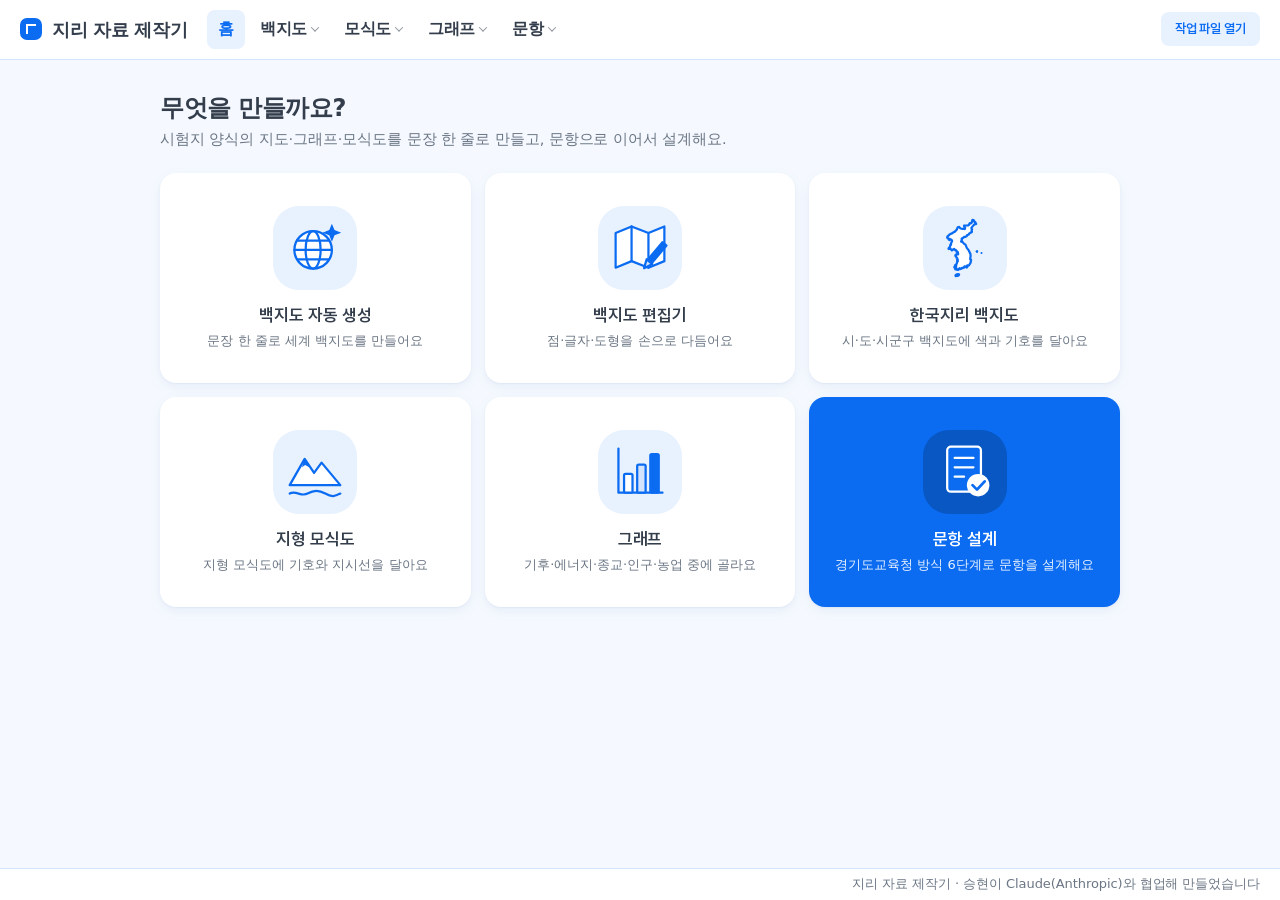
==== commit 02456071: "Add files via upload" ====
--- a/index.html
+++ b/index.html
@@ -1,43 +1,2426 @@
 <!doctype html>
-<html lang="ko">
-<head>
-<meta charset="utf-8">
-<meta name="viewport" content="width=device-width,initial-scale=1,viewport-fit=cover">
-<meta name="description" content="시험지 양식의 백지도·지형 모식도·기후·에너지·종교·인구·농업 그래프를 문장 한 줄로 만드는 지리 수업 자료 도구">
-<meta name="theme-color" content="#FFFFFF">
-<link rel="manifest" href="manifest.webmanifest">
-<link rel="icon" href="icons/icon-32.png" sizes="32x32">
-<link rel="apple-touch-icon" href="icons/icon-180.png">
-<script data-goatcounter="https://osh2162.goatcounter.com/count" async src="https://gc.zgo.at/count.v5.js" crossorigin="anonymous" integrity="sha384-atnOLvQb9t+jTSipvd75X2yginT4PjVbqDdlJAmxMm+wYElFmeR6EmLP5bYeoRVQ"></script>
+<html lang="ko"><head><meta charset="utf-8"><meta name="viewport" content="width=device-width,initial-scale=1,viewport-fit=cover"></head><body style="margin:0">
 <title>지리 자료 제작기</title>
 <link rel="preconnect" href="https://fonts.googleapis.com">
 <link rel="preconnect" href="https://fonts.gstatic.com" crossorigin>
 <link rel="stylesheet" href="https://fonts.googleapis.com/css2?family=IBM+Plex+Sans+KR:wght@400;500;600&family=Noto+Sans+KR:wght@400;500;700&family=Noto+Serif+KR:wght@400;600;700&display=swap">
-<link rel="stylesheet" href="css/tokens.css">
-<link rel="stylesheet" href="css/fonts.css">
-<link rel="stylesheet" href="css/base.css">
-<link rel="stylesheet" href="css/topbar.css">
-<link rel="stylesheet" href="css/buttons.css">
-<link rel="stylesheet" href="css/main.css">
-<link rel="stylesheet" href="css/footer.css">
-<link rel="stylesheet" href="css/feedback.css">
-<link rel="stylesheet" href="css/tools/home.css">
-<link rel="stylesheet" href="css/tools/mapquick.css">
-<link rel="stylesheet" href="css/tools/mapedit.css">
-<link rel="stylesheet" href="css/tools/kmap.css">
-<link rel="stylesheet" href="css/tools/landform.css">
-<link rel="stylesheet" href="css/tools/climate.css">
-<link rel="stylesheet" href="css/tools/energy.css">
-<link rel="stylesheet" href="css/tools/religion.css">
-<link rel="stylesheet" href="css/tools/population.css">
-<link rel="stylesheet" href="css/tools/agriculture.css">
-<link rel="stylesheet" href="css/tools/item.css">
-<link rel="stylesheet" href="css/compat/vars.css">
-<link rel="stylesheet" href="css/compat/controls.css">
-<link rel="stylesheet" href="css/compat/drawer.css">
-<link rel="stylesheet" href="css/compat/chooser.css">
-</head>
-<body>
+<style>
+/* 디자인 토큰: 색·글자 크기·간격·모서리는 여기 한 곳에서만 정한다.
+   색표: 메인 파랑 · 연한 파랑 · 글자 회색. 이 밖의 색은 쓰지 않는다(build.py 의 색 검사가 확인). */
+:root{
+  /* 파랑 계열(진하기만 다름) */
+  --c-blue:#0B6CF2;        /* 메인 */
+  --c-blue-dark:#0857C3;   /* 누른 상태·강조 글자 */
+  --c-blue-deep:#063F8E;   /* 가장 진한 파랑 */
+  --c-blue-mid:#8DBAF9;    /* 테두리 강조 */
+  --c-blue-line:#D3E3FC;   /* 구분선 */
+  --c-blue-soft:#E8F1FE;   /* 연한 파랑: 선택·강조 바탕 */
+  --c-blue-wash:#F5F9FF;   /* 아주 연한 파랑: 화면 바탕 */
+  --c-white:#FFFFFF;
+  /* 글자 회색 */
+  --c-tx-1:#333D4B;        /* 제목 */
+  --c-tx-2:#4E5968;        /* 본문 */
+  --c-tx-3:#6B7684;        /* 설명 */
+
+  /* 글자 */
+  --font-sans:"Pretendard Variable",Pretendard,-apple-system,BlinkMacSystemFont,"Apple SD Gothic Neo","Malgun Gothic",system-ui,sans-serif;
+  --fs-title:24px;  --lh-title:1.35;   /* 제목 */
+  --fs-head:17px;   --lh-head:1.4;     /* 소제목 */
+  --fs-body:14.5px; --lh-body:1.55;    /* 본문 */
+  --fs-cap:13px;    --lh-cap:1.45;     /* 설명 */
+  --fw-title:700; --fw-head:600; --fw-body:400; --fw-strong:600;
+
+  /* 모양 */
+  --r-s:8px; --r-m:12px; --r-l:16px;
+  --sp-1:4px; --sp-2:8px; --sp-3:12px; --sp-4:16px; --sp-5:24px;
+  --shadow:0 1px 2px rgba(6,63,142,.06),0 4px 14px rgba(6,63,142,.06);
+  --focus:0 0 0 3px rgba(11,108,242,.28);
+}
+
+</style>
+<style>
+@font-face{font-family:'Pretendard Variable';font-weight:400;font-style:normal;font-display:swap;src:url('[data-uri]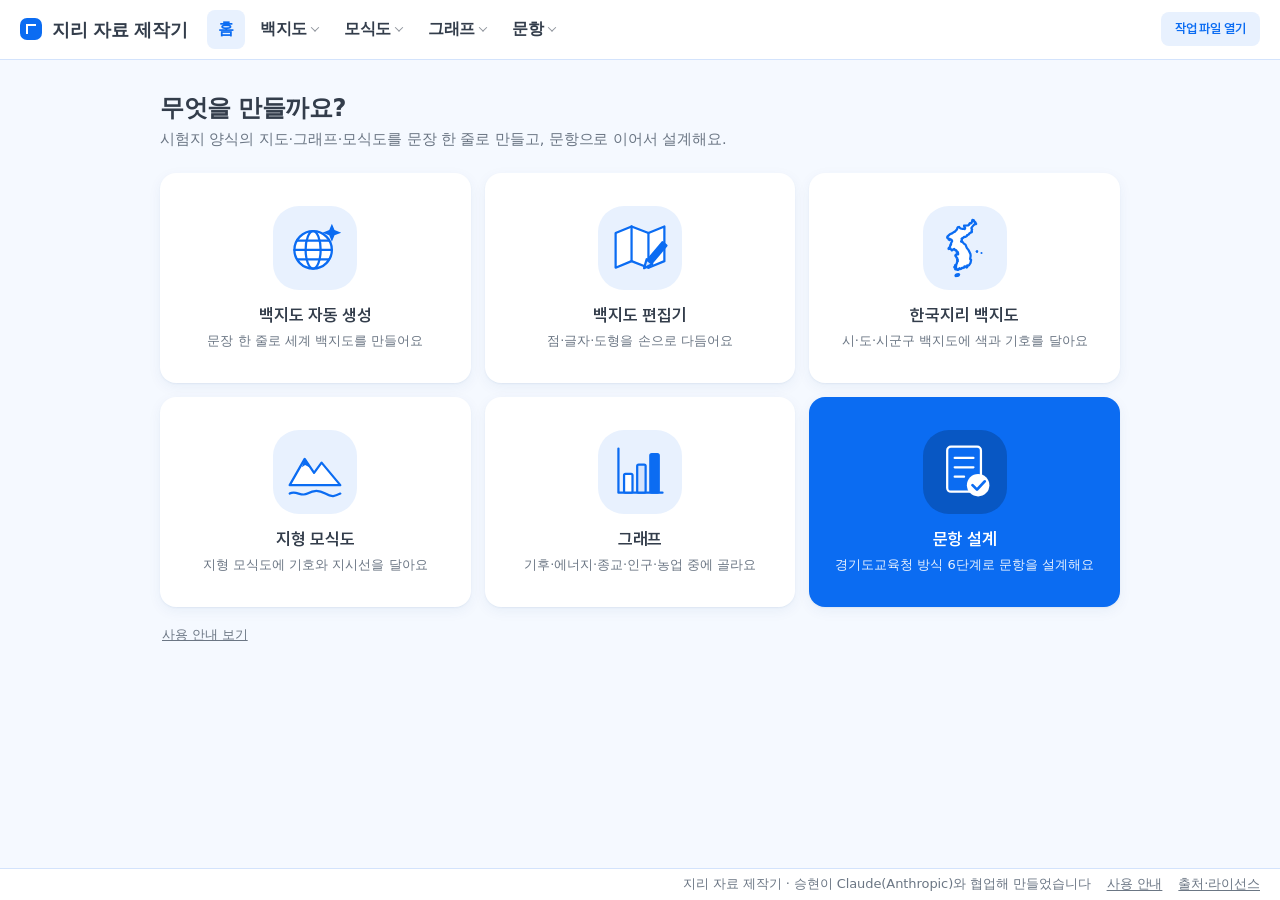
==== commit 28c31fbd: "version changed" ====
--- a/index.html
+++ b/index.html
@@ -1,2426 +1,43 @@
 <!doctype html>
-<html lang="ko"><head><meta charset="utf-8"><meta name="viewport" content="width=device-width,initial-scale=1,viewport-fit=cover"></head><body style="margin:0">
+<html lang="ko">
+<head>
+<meta charset="utf-8">
+<meta name="viewport" content="width=device-width,initial-scale=1,viewport-fit=cover">
+<meta name="description" content="시험지 양식의 백지도·지형 모식도·기후·에너지·종교·인구·농업 그래프를 문장 한 줄로 만드는 지리 수업 자료 도구">
+<meta name="theme-color" content="#FFFFFF">
+<link rel="manifest" href="manifest.webmanifest">
+<link rel="icon" href="icons/icon-32.png" sizes="32x32">
+<link rel="apple-touch-icon" href="icons/icon-180.png">
+<script data-goatcounter="https://osh2162.goatcounter.com/count" async src="https://gc.zgo.at/count.v5.js" crossorigin="anonymous" integrity="sha384-atnOLvQb9t+jTSipvd75X2yginT4PjVbqDdlJAmxMm+wYElFmeR6EmLP5bYeoRVQ"></script>
 <title>지리 자료 제작기</title>
 <link rel="preconnect" href="https://fonts.googleapis.com">
 <link rel="preconnect" href="https://fonts.gstatic.com" crossorigin>
 <link rel="stylesheet" href="https://fonts.googleapis.com/css2?family=IBM+Plex+Sans+KR:wght@400;500;600&family=Noto+Sans+KR:wght@400;500;700&family=Noto+Serif+KR:wght@400;600;700&display=swap">
-<style>
-/* 디자인 토큰: 색·글자 크기·간격·모서리는 여기 한 곳에서만 정한다.
-   색표: 메인 파랑 · 연한 파랑 · 글자 회색. 이 밖의 색은 쓰지 않는다(build.py 의 색 검사가 확인). */
-:root{
-  /* 파랑 계열(진하기만 다름) */
-  --c-blue:#0B6CF2;        /* 메인 */
-  --c-blue-dark:#0857C3;   /* 누른 상태·강조 글자 */
-  --c-blue-deep:#063F8E;   /* 가장 진한 파랑 */
-  --c-blue-mid:#8DBAF9;    /* 테두리 강조 */
-  --c-blue-line:#D3E3FC;   /* 구분선 */
-  --c-blue-soft:#E8F1FE;   /* 연한 파랑: 선택·강조 바탕 */
-  --c-blue-wash:#F5F9FF;   /* 아주 연한 파랑: 화면 바탕 */
-  --c-white:#FFFFFF;
-  /* 글자 회색 */
-  --c-tx-1:#333D4B;        /* 제목 */
-  --c-tx-2:#4E5968;        /* 본문 */
-  --c-tx-3:#6B7684;        /* 설명 */
-
-  /* 글자 */
-  --font-sans:"Pretendard Variable",Pretendard,-apple-system,BlinkMacSystemFont,"Apple SD Gothic Neo","Malgun Gothic",system-ui,sans-serif;
-  --fs-title:24px;  --lh-title:1.35;   /* 제목 */
-  --fs-head:17px;   --lh-head:1.4;     /* 소제목 */
-  --fs-body:14.5px; --lh-body:1.55;    /* 본문 */
-  --fs-cap:13px;    --lh-cap:1.45;     /* 설명 */
-  --fw-title:700; --fw-head:600; --fw-body:400; --fw-strong:600;
-
-  /* 모양 */
-  --r-s:8px; --r-m:12px; --r-l:16px;
-  --sp-1:4px; --sp-2:8px; --sp-3:12px; --sp-4:16px; --sp-5:24px;
-  --shadow:0 1px 2px rgba(6,63,142,.06),0 4px 14px rgba(6,63,142,.06);
-  --focus:0 0 0 3px rgba(11,108,242,.28);
-}
-
-</style>
-<style>
-@font-face{font-family:'Pretendard Variable';font-weight:400;font-style:normal;font-display:swap;src:url('[data-uri]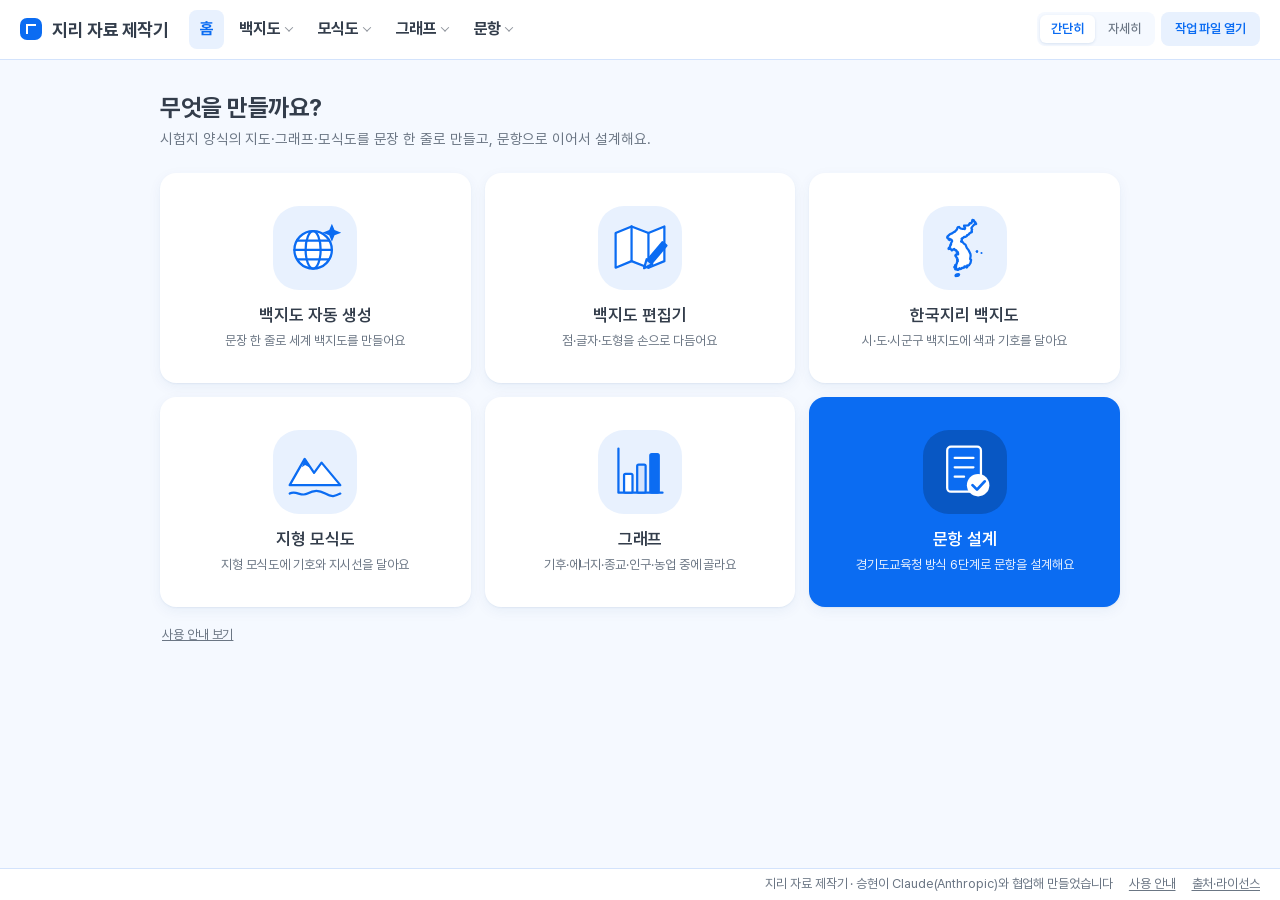
==== commit fdb16c16: "feat: 묶음 A 통계값 숨기기와 간단히/자세히 보기 (ver 1.3) - A1·A2: 그래프 탭의 숫자 표('자료 보기·고치기')와 '자료 불러오기'를 처음에 접고 펼침 상태를" ====
--- a/index.html
+++ b/index.html
@@ -42,7 +42,7 @@
   <header class="hub-top">
     <div class="hub-brand"><span class="hub-mark" aria-hidden="true"></span><h1>지리 자료 제작기</h1></div>
     <nav class="hub-tabs" role="tablist" aria-label="도구"><div class="hub-group hub-homeg" role="presentation"><button type="button" class="hub-gl hub-tab" role="tab" id="hub-tab-home" aria-controls="hub-tool-home" aria-selected="false" tabindex="-1" aria-label="홈">홈</button></div><div class="hub-group" data-g="백지도" role="presentation"><button type="button" class="hub-gl" aria-haspopup="menu" aria-expanded="false">백지도<i aria-hidden="true"></i></button><div class="hub-sub" role="presentation"><button type="button" class="hub-tab" role="tab" id="hub-tab-mapquick" aria-controls="hub-tool-mapquick" aria-selected="false" tabindex="-1" aria-label="백지도 자동 생성기">자동 생성</button><button type="button" class="hub-tab" role="tab" id="hub-tab-mapedit" aria-controls="hub-tool-mapedit" aria-selected="false" tabindex="-1" aria-label="백지도 편집기">편집기</button><button type="button" class="hub-tab" role="tab" id="hub-tab-kmap" aria-controls="hub-tool-kmap" aria-selected="false" tabindex="-1" aria-label="한국지리 백지도">한국지리</button></div><div class="hub-menu" role="menu" aria-label="백지도 도구"><button type="button" role="menuitem" class="hub-mi" data-go="mapquick" style="--i:0"><b>자동 생성</b><small>문장 한 줄로 세계 백지도를 만들어요</small></button><button type="button" role="menuitem" class="hub-mi" data-go="mapedit" style="--i:1"><b>편집기</b><small>점·글자·도형을 손으로 다듬어요</small></button><button type="button" role="menuitem" class="hub-mi" data-go="kmap" style="--i:2"><b>한국지리</b><small>시·도·시군구 백지도에 색과 기호를 달아요</small></button></div></div><div class="hub-group" data-g="모식도" role="presentation"><button type="button" class="hub-gl" aria-haspopup="menu" aria-expanded="false">모식도<i aria-hidden="true"></i></button><div class="hub-sub" role="presentation"><button type="button" class="hub-tab" role="tab" id="hub-tab-landform" aria-controls="hub-tool-landform" aria-selected="false" tabindex="-1" aria-label="지형 모식도 편집기">지형</button></div><div class="hub-menu" role="menu" aria-label="모식도 도구"><button type="button" role="menuitem" class="hub-mi" data-go="landform" style="--i:0"><b>지형</b><small>지형 모식도에 기호와 지시선을 달아요</small></button></div></div><div class="hub-group" data-g="그래프" role="presentation"><button type="button" class="hub-gl" aria-haspopup="menu" aria-expanded="false">그래프<i aria-hidden="true"></i></button><div class="hub-sub" role="presentation"><button type="button" class="hub-tab" role="tab" id="hub-tab-climate" aria-controls="hub-tool-climate" aria-selected="false" tabindex="-1" aria-label="기후 그래프 편집기">기후</button><button type="button" class="hub-tab" role="tab" id="hub-tab-energy" aria-controls="hub-tool-energy" aria-selected="false" tabindex="-1" aria-label="에너지 그래프 편집기">에너지</button><button type="button" class="hub-tab" role="tab" id="hub-tab-religion" aria-controls="hub-tool-religion" aria-selected="false" tabindex="-1" aria-label="종교 그래프 편집기">종교</button><button type="button" class="hub-tab" role="tab" id="hub-tab-population" aria-controls="hub-tool-population" aria-selected="false" tabindex="-1" aria-label="인구 그래프 편집기">인구</button><button type="button" class="hub-tab" role="tab" id="hub-tab-agriculture" aria-controls="hub-tool-agriculture" aria-selected="false" tabindex="-1" aria-label="농업 그래프 편집기">농업</button></div><div class="hub-menu" role="menu" aria-label="그래프 도구"><button type="button" role="menuitem" class="hub-mi" data-go="climate" style="--i:0"><b>기후</b><small>기후 그래프·월별 그래프·표</small></button><button type="button" role="menuitem" class="hub-mi" data-go="energy" style="--i:1"><b>에너지</b><small>에너지 자원별 소비·생산 그래프</small></button><button type="button" role="menuitem" class="hub-mi" data-go="religion" style="--i:2"><b>종교</b><small>나라별 종교 구성 그래프</small></button><button type="button" role="menuitem" class="hub-mi" data-go="population" style="--i:3"><b>인구</b><small>인구 구조·변화·도시화 그래프</small></button><button type="button" role="menuitem" class="hub-mi" data-go="agriculture" style="--i:4"><b>농업</b><small>작물·가축 생산과 교역 그래프</small></button></div></div><div class="hub-group" data-g="문항" role="presentation"><button type="button" class="hub-gl" aria-haspopup="menu" aria-expanded="false">문항<i aria-hidden="true"></i></button><div class="hub-sub" role="presentation"><button type="button" class="hub-tab" role="tab" id="hub-tab-item" aria-controls="hub-tool-item" aria-selected="false" tabindex="-1" aria-label="문항 설계">설계</button></div><div class="hub-menu" role="menu" aria-label="문항 도구"><button type="button" role="menuitem" class="hub-mi" data-go="item" style="--i:0"><b>설계</b><small>경기도교육청 방식 6단계로 문항을 설계해요</small></button></div></div></nav>
-    <div class="hub-actions"><label class="hub-btn" title="이 통합판에서 저장한 작업 파일을 알맞은 탭으로 열어요">작업 파일 열기<input type="file" id="hubOpen" accept=".json,application/json"></label></div>
+    <div class="hub-actions"><div class="hub-mode" id="hubMode" role="group" aria-label="화면 보기" title="간단히: 자주 쓰는 설정만 · 자세히: 글꼴·해상도·눈금 같은 세부 설정까지"><button type="button" data-m="simple" aria-pressed="true">간단히</button><button type="button" data-m="detail" aria-pressed="false">자세히</button></div><label class="hub-btn" title="이 통합판에서 저장한 작업 파일을 알맞은 탭으로 열어요">작업 파일 열기<input type="file" id="hubOpen" accept=".json,application/json"></label></div>
   </header>
   <main class="hub-main">
 <div class="tool t-home" id="hub-tool-home" role="tabpanel" aria-labelledby="hub-tab-home" hidden></div>
@@ -96,7 +96,7 @@
       <div id="exList" style="display:flex;flex-direction:column;gap:6px"></div>
     </section>
 
-    <details class="settings">
+    <details class="settings" data-adv>
       <summary>글꼴 · 크기 · 해상도</summary>
       <div class="grid">
         <div class="row"><label for="qk-fontSel">라벨 글꼴</label><select id="qk-fontSel"></select></div>
@@ -109,6 +109,7 @@
       </div>
     </details>
 
+    <p class="note adv-hint">글꼴·크기·해상도는 <button type="button" class="adv-go" data-mode-go="detail">자세히</button> 보기에서 바꿀 수 있어요.</p>
     <p class="mode-note" id="modeNote">Claude 연결을 확인하는 중이에요.</p>
   </section>
 
@@ -160,7 +161,7 @@
     <canvas id="cv" aria-label="백지도 편집 화면"></canvas>
     <div class="hint" id="hint"><span id="hintText"></span></div>
     <div class="loading" id="loading">지도 데이터를 불러오는 중…</div>
-    <div class="status"><span id="stPos">지도 위에 마우스를 올리면 좌표가 나와요</span><span id="stInfo"></span></div>
+    <div class="status" data-adv><span id="stPos">지도 위에 마우스를 올리면 좌표가 나와요</span><span id="stInfo"></span></div>
   </main>
 
   <aside class="panel">
@@ -224,7 +225,7 @@
           <div id="seaList" class="checks"></div>
           <p class="note">지금 지도에서 바다 위 빈자리를 찾아 넣어요. 넣은 뒤에는 끌어서 옮길 수 있어요.</p>
         </div></div></details>
-      <details class="dw" name="m"><summary><svg viewBox="0 0 20 20" fill="none" stroke="currentColor" stroke-width="1.6" stroke-linecap="round" stroke-linejoin="round" aria-hidden="true"><path d="M4 16V4M4 16h12M7 16v-2M10 16v-2M13 16v-2M4 7h2M4 10h2M4 13h2"/></svg><span class="dw-t"><b>가장자리 눈금</b><small>위도·경도 눈금</small></span></summary><div class="dw-b">
+      <details class="dw" name="m" data-adv><summary><svg viewBox="0 0 20 20" fill="none" stroke="currentColor" stroke-width="1.6" stroke-linecap="round" stroke-linejoin="round" aria-hidden="true"><path d="M4 16V4M4 16h12M7 16v-2M10 16v-2M13 16v-2M4 7h2M4 10h2M4 13h2"/></svg><span class="dw-t"><b>가장자리 눈금</b><small>위도·경도 눈금</small></span></summary><div class="dw-b">
         <div class="list" id="tickList"></div>
         <div class="row">
           <select id="tkKind" aria-label="눈금 종류"><option value="lat">위도</option><option value="lon">경도</option></select>
@@ -236,6 +237,7 @@
       <details class="dw" name="m"><summary><svg viewBox="0 0 20 20" fill="none" stroke="currentColor" stroke-width="1.6" stroke-linecap="round" stroke-linejoin="round" aria-hidden="true"><path d="M4 3c4 3-2 5 2 8s-1 4 3 6M11 3c3 2 1 4 4 6"/></svg><span class="dw-t"><b>하천</b><small>이름으로 찾아 그리기</small></span></summary><div class="dw-b">
         <input id="riverQ" class="field" type="search" placeholder="하천 이름 (예: 라인, 메콩)" aria-label="하천 검색">
         <div class="riverlist" id="riverList"></div></div></details>
+      <p class="note adv-hint">가장자리 눈금은 <button type="button" class="adv-go" data-mode-go="detail">자세히</button> 보기에서 바꿀 수 있어요.</p>
     </div>
 
     <div class="pane" id="pane-style" hidden>
@@ -257,16 +259,17 @@
         <div class="row"><label for="latinSel">영문·숫자</label><select id="latinSel" class="grow"><option value="same">라벨 글꼴 그대로</option><option value="times">Times New Roman</option></select></div>
         <div class="btnrow"><label class="btn filebtn">글꼴 파일 불러오기 (.ttf .otf)<input type="file" id="fontFile" accept=".ttf,.otf,.woff,.woff2"></label></div>
         <p class="note">시험지는 한양신명조(HY신명조) 계열을 써요. 목록에서 ‘없음’으로 나오면 C:\Windows\Fonts에 있는 글꼴 파일을 직접 불러오면 돼요. 파일은 이 창 안에서만 쓰이고 어디로도 올라가지 않아요.</p></div></details>
-      <details class="dw" name="s"><summary><svg viewBox="0 0 20 20" fill="none" stroke="currentColor" stroke-width="1.6" stroke-linecap="round" stroke-linejoin="round" aria-hidden="true"><path d="M3 15h6M12 15h5M6 15V9M14.5 15V6"/></svg><span class="dw-t"><b>크기</b><small>라벨 글자, 점, 선 굵기</small></span></summary><div class="dw-b">
+      <details class="dw" name="s" data-adv><summary><svg viewBox="0 0 20 20" fill="none" stroke="currentColor" stroke-width="1.6" stroke-linecap="round" stroke-linejoin="round" aria-hidden="true"><path d="M3 15h6M12 15h5M6 15V9M14.5 15V6"/></svg><span class="dw-t"><b>크기</b><small>라벨 글자, 점, 선 굵기</small></span></summary><div class="dw-b">
         <div class="row"><label for="fsz">라벨 글자</label><input type="range" id="fsz" min="6" max="14" step="0.5"><span class="val" id="fszV"></span></div>
         <div class="row"><label for="dsz">점 지름</label><input type="range" id="dsz" min="0.6" max="3" step="0.1"><span class="val" id="dszV"></span></div>
         <div class="row"><label for="rsz">빈 원 지름</label><input type="range" id="rsz" min="0.8" max="4" step="0.1"><span class="val" id="rszV"></span></div>
         <div class="row"><label for="lsc">선 굵기</label><input type="range" id="lsc" min="0.6" max="2" step="0.05"><span class="val" id="lscV"></span></div></div></details>
-      <details class="dw" name="s"><summary><svg viewBox="0 0 20 20" fill="none" stroke="currentColor" stroke-width="1.6" stroke-linecap="round" stroke-linejoin="round" aria-hidden="true"><circle cx="10" cy="10" r="7"/><path d="M10 3a7 7 0 0 1 0 14z" fill="currentColor"/></svg><span class="dw-t"><b>명암</b><small>바다·국가 음영 농도</small></span></summary><div class="dw-b">
+      <details class="dw" name="s" data-adv><summary><svg viewBox="0 0 20 20" fill="none" stroke="currentColor" stroke-width="1.6" stroke-linecap="round" stroke-linejoin="round" aria-hidden="true"><circle cx="10" cy="10" r="7"/><path d="M10 3a7 7 0 0 1 0 14z" fill="currentColor"/></svg><span class="dw-t"><b>명암</b><small>바다·국가 음영 농도</small></span></summary><div class="dw-b">
         <div class="row"><label for="seaG">바다</label><input type="range" id="seaG" min="190" max="255" step="1"><span class="val" id="seaGV"></span></div>
         <div class="row"><label for="shG">국가 음영</label><input type="range" id="shG" min="110" max="215" step="1"><span class="val" id="shGV"></span></div>
-        <p class="note">기본값은 시험지 이미지에서 잰 값이에요 (바다 229, 음영 178 / 255).</p></div></details>
-      <details class="dw" name="s"><summary><svg viewBox="0 0 20 20" fill="none" stroke="currentColor" stroke-width="1.6" stroke-linecap="round" stroke-linejoin="round" aria-hidden="true"><rect x="3" y="6" width="14" height="9" rx="2"/><path d="M6 9h1M9 9h1M12 9h1M6 12h8"/></svg><span class="dw-t"><b>단축키</b><small>V·D·O·T·S·L·E 와 방향키</small></span></summary><div class="dw-b"><div class="keys"><kbd>V</kbd><span>선택·이동</span><kbd>D</kbd><span>점</span><kbd>O</kbd><span>빈 원</span><kbd>T</kbd><span>글자</span><kbd>S</kbd><span>국가 음영</span><kbd>L</kbd><span>지시선 추가</span><kbd>E</kbd><span>점선 영역</span><kbd>Delete</kbd><span>선택 항목 지우기</span><kbd>방향키</kbd><span>라벨 0.2 mm씩 (Shift: 1 mm)</span><kbd>Ctrl+Z</kbd><span>되돌리기</span><kbd>더블클릭</kbd><span>라벨 글자 바로 고치기</span></div></div></details>
+        <p class="note">기본값은 시험지와 같은 밝기예요.</p></div></details>
+      <details class="dw" name="s" data-adv><summary><svg viewBox="0 0 20 20" fill="none" stroke="currentColor" stroke-width="1.6" stroke-linecap="round" stroke-linejoin="round" aria-hidden="true"><rect x="3" y="6" width="14" height="9" rx="2"/><path d="M6 9h1M9 9h1M12 9h1M6 12h8"/></svg><span class="dw-t"><b>단축키</b><small>V·D·O·T·S·L·E 와 방향키</small></span></summary><div class="dw-b"><div class="keys"><kbd>V</kbd><span>선택·이동</span><kbd>D</kbd><span>점</span><kbd>O</kbd><span>빈 원</span><kbd>T</kbd><span>글자</span><kbd>S</kbd><span>국가 음영</span><kbd>L</kbd><span>지시선 추가</span><kbd>E</kbd><span>점선 영역</span><kbd>Delete</kbd><span>선택 항목 지우기</span><kbd>방향키</kbd><span>라벨 0.2 mm씩 (Shift: 1 mm)</span><kbd>Ctrl+Z</kbd><span>되돌리기</span><kbd>더블클릭</kbd><span>라벨 글자 바로 고치기</span></div></div></details>
+      <p class="note adv-hint">크기·명암·단축키는 <button type="button" class="adv-go" data-mode-go="detail">자세히</button> 보기에서 바꿀 수 있어요.</p>
     </div>
 
     <div class="pane" id="pane-out" hidden>
@@ -356,8 +359,9 @@
     </div>
     <div class="kpane" data-pane="style" hidden>
       <details class="dw" name="s" open><summary><svg viewBox="0 0 20 20" fill="none" stroke="currentColor" stroke-width="1.6" stroke-linecap="round" stroke-linejoin="round" aria-hidden="true"><path d="M3 7l5-3 5 2 4-1v10l-5 2-5-2-4 1z"/></svg><span class="dw-t"><b>색칠</b><small>시·군 색과 무늬</small></span></summary><div class="dw-b"><div id="shadeBox"></div></div></details>
-      <details class="dw" name="s"><summary><svg viewBox="0 0 20 20" fill="none" stroke="currentColor" stroke-width="1.6" stroke-linecap="round" stroke-linejoin="round" aria-hidden="true"><path d="M4 16 9 4l5 12M6 12h6"/></svg><span class="dw-t"><b>글자 · 선 모양</b><small>기호 글자, 선 굵기, 점선 모양</small></span></summary><div class="dw-b"><div id="styleBox"></div></div></details>
-      <details class="dw" name="s"><summary><svg viewBox="0 0 20 20" fill="none" stroke="currentColor" stroke-width="1.6" stroke-linecap="round" stroke-linejoin="round" aria-hidden="true"><rect x="3" y="6" width="14" height="9" rx="2"/><path d="M6 9h1M9 9h1M12 9h1M6 12h8"/></svg><span class="dw-t"><b>단축키</b><small>V·P·D·S·L·E·A·I·R·T</small></span></summary><div class="dw-b"><p class="sub">V 고르기 · P 색칠 · D 점 · S 기호 · L 지시선 · E 점선 원 · A 화살표 · I 선 · R 가림 상자 · T 글상자 · Delete 지우기 · Ctrl+D 복제 · Ctrl+Z 되돌리기 · 휠로 확대 · 빈 곳을 끌면 화면 이동 · 0 화면에 맞추기</p></div></details>
+      <details class="dw" name="s" data-adv><summary><svg viewBox="0 0 20 20" fill="none" stroke="currentColor" stroke-width="1.6" stroke-linecap="round" stroke-linejoin="round" aria-hidden="true"><path d="M4 16 9 4l5 12M6 12h6"/></svg><span class="dw-t"><b>글자 · 선 모양</b><small>기호 글자, 선 굵기, 점선 모양</small></span></summary><div class="dw-b"><div id="styleBox"></div></div></details>
+      <details class="dw" name="s" data-adv><summary><svg viewBox="0 0 20 20" fill="none" stroke="currentColor" stroke-width="1.6" stroke-linecap="round" stroke-linejoin="round" aria-hidden="true"><rect x="3" y="6" width="14" height="9" rx="2"/><path d="M6 9h1M9 9h1M12 9h1M6 12h8"/></svg><span class="dw-t"><b>단축키</b><small>V·P·D·S·L·E·A·I·R·T</small></span></summary><div class="dw-b"><p class="sub">V 고르기 · P 색칠 · D 점 · S 기호 · L 지시선 · E 점선 원 · A 화살표 · I 선 · R 가림 상자 · T 글상자 · Delete 지우기 · Ctrl+D 복제 · Ctrl+Z 되돌리기 · 휠로 확대 · 빈 곳을 끌면 화면 이동 · 0 화면에 맞추기</p></div></details>
+      <p class="note adv-hint">글자·선 모양과 단축키는 <button type="button" class="adv-go" data-mode-go="detail">자세히</button> 보기에서 바꿀 수 있어요.</p>
     </div>
     <div class="kpane" data-pane="out" hidden>
       <section class="sec">
@@ -442,7 +446,7 @@
       <button class="btn primary" id="pngBtn" type="button">PNG 저장</button>
       <button class="btn" id="svgBtn" type="button">SVG 저장</button>
       <button class="btn" id="copyBtn" type="button">이미지 복사</button>
-      <div class="seg" id="dpiSeg" role="group" aria-label="해상도"><button type="button" data-v="300">300 dpi</button><button type="button" data-v="600">600 dpi</button></div>
+      <div class="seg" id="dpiSeg" data-adv role="group" aria-label="해상도"><button type="button" data-v="300">300 dpi</button><button type="button" data-v="600">600 dpi</button></div>
       <div class="zoom"><button class="ico" id="zOut" type="button" title="작게" aria-label="작게">−</button><button class="btn small" id="zFit" type="button" title="화면에 맞추기">맞춤</button><button class="ico" id="zIn" type="button" title="크게" aria-label="크게">+</button></div>
       <span class="info" id="sizeInfo"></span>
     </div>
@@ -478,7 +482,7 @@
 <template id="hub-tpl-climate">
 <div class="gapp">
   <header class="top">
-    <div class="brand"><h1>기후 그래프 편집기</h1><small>ClimatView 평년값으로 시험지 양식 그래프</small></div>
+    <div class="brand"><h1>기후 그래프 편집기</h1><small>기온·강수 평년값으로 시험지 양식 그래프</small></div>
     <div class="seg kinds" id="kindSeg" role="group" aria-label="그래프 종류">
       <button type="button" data-v="climo">기후 그래프</button>
       <button type="button" data-v="line">월별 그래프</button>
@@ -554,7 +558,7 @@
       <button class="btn primary" id="pngBtn" type="button">PNG 저장</button>
       <button class="btn" id="svgBtn" type="button">SVG 저장</button>
       <button class="btn" id="copyBtn" type="button">이미지 복사</button>
-      <div class="seg" id="dpiSeg" role="group" aria-label="해상도"><button type="button" data-v="300">300 dpi</button><button type="button" data-v="600">600 dpi</button></div>
+      <div class="seg" id="dpiSeg" data-adv role="group" aria-label="해상도"><button type="button" data-v="300">300 dpi</button><button type="button" data-v="600">600 dpi</button></div>
       <span class="info" id="sizeInfo"></span>
     </div>
     <p class="desk-warn" id="deskWarn" hidden></p>
@@ -571,7 +575,7 @@
 <template id="hub-tpl-energy">
 <div class="gapp eapp">
   <header class="top">
-    <div class="brand"><h1>에너지 그래프 편집기</h1><small>EI 세계 에너지 통계로 시험지 양식 도표</small></div>
+    <div class="brand"><h1>에너지 그래프 편집기</h1><small>세계 에너지 통계로 시험지 양식 도표</small></div>
     <div class="seg kinds" id="kindSeg" role="group" aria-label="그래프 종류">
       <button type="button" data-v="stack">누적 막대</button>
       <button type="button" data-v="donut">도넛</button>
@@ -637,7 +641,7 @@
       <button class="btn primary" id="pngBtn" type="button">PNG 저장</button>
       <button class="btn" id="svgBtn" type="button">SVG 저장</button>
       <button class="btn" id="copyBtn" type="button">이미지 복사</button>
-      <div class="seg" id="dpiSeg" role="group" aria-label="해상도"><button type="button" data-v="300">300 dpi</button><button type="button" data-v="600">600 dpi</button></div>
+      <div class="seg" id="dpiSeg" data-adv role="group" aria-label="해상도"><button type="button" data-v="300">300 dpi</button><button type="button" data-v="600">600 dpi</button></div>
       <span class="info" id="sizeInfo"></span>
     </div>
     <p class="desk-warn" id="deskWarn" hidden></p>
@@ -654,7 +658,7 @@
 <template id="hub-tpl-religion">
 <div class="gapp eapp">
   <header class="top">
-    <div class="brand"><h1>종교 그래프 편집기</h1><small>Pew 세계 종교 인구 자료로 시험지 양식 도표</small></div>
+    <div class="brand"><h1>종교 그래프 편집기</h1><small>세계 종교 인구 자료로 시험지 양식 도표</small></div>
     <div class="seg kinds" id="kindSeg" role="group" aria-label="그래프 종류">
       <button type="button" data-v="rank">순위 표</button>
       <button type="button" data-v="stack">누적 막대</button>
@@ -721,7 +725,7 @@
       <button class="btn primary" id="pngBtn" type="button">PNG 저장</button>
       <button class="btn" id="svgBtn" type="button">SVG 저장</button>
       <button class="btn" id="copyBtn" type="button">이미지 복사</button>
-      <div class="seg" id="dpiSeg" role="group" aria-label="해상도"><button type="button" data-v="300">300 dpi</button><button type="button" data-v="600">600 dpi</button></div>
+      <div class="seg" id="dpiSeg" data-adv role="group" aria-label="해상도"><button type="button" data-v="300">300 dpi</button><button type="button" data-v="600">600 dpi</button></div>
       <span class="info" id="sizeInfo"></span>
     </div>
     <p class="desk-warn" id="deskWarn" hidden></p>
@@ -738,7 +742,7 @@
 <template id="hub-tpl-population">
 <div class="gapp eapp">
   <header class="top">
-    <div class="brand"><h1>인구 그래프 편집기</h1><small>UN 세계 인구 전망 2024로 시험지 양식 도표</small></div>
+    <div class="brand"><h1>인구 그래프 편집기</h1><small>세계 인구 전망 자료로 시험지 양식 도표</small></div>
     <div class="seg kinds" id="kindSeg" role="group" aria-label="그래프 종류">
       <button type="button" data-v="sc">산점도</button>
       <button type="button" data-v="line">꺾은선</button>
@@ -749,6 +753,7 @@
       <button type="button" data-v="stack">누적 막대</button>
       <button type="button" data-v="pyr">피라미드</button>
       <button type="button" data-v="tri">삼각 그래프</button>
+      <button type="button" data-v="cube">입방체</button>
     </div>
     <div class="top-actions">
       <button class="btn" id="saveJson" type="button">작업 저장</button>
@@ -807,7 +812,7 @@
       <button class="btn primary" id="pngBtn" type="button">PNG 저장</button>
       <button class="btn" id="svgBtn" type="button">SVG 저장</button>
       <button class="btn" id="copyBtn" type="button">이미지 복사</button>
-      <div class="seg" id="dpiSeg" role="group" aria-label="해상도"><button type="button" data-v="300">300 dpi</button><button type="button" data-v="600">600 dpi</button></div>
+      <div class="seg" id="dpiSeg" data-adv role="group" aria-label="해상도"><button type="button" data-v="300">300 dpi</button><button type="button" data-v="600">600 dpi</button></div>
       <span class="info" id="sizeInfo"></span>
     </div>
     <p class="desk-warn" id="deskWarn" hidden></p>
@@ -824,7 +829,7 @@
 <template id="hub-tpl-agriculture">
 <div class="gapp eapp">
   <header class="top">
-    <div class="brand"><h1>농업 그래프 편집기</h1><small>FAOSTAT 생산·교역 자료로 시험지 양식 도표</small></div>
+    <div class="brand"><h1>농업 그래프 편집기</h1><small>생산·교역 자료로 시험지 양식 도표</small></div>
     <div class="seg kinds" id="kindSeg" role="group" aria-label="그래프 종류">
       <button type="button" data-v="stack">누적 막대</button>
       <button type="button" data-v="donut">원그래프</button>
@@ -892,7 +897,7 @@
       <button class="btn primary" id="pngBtn" type="button">PNG 저장</button>
       <button class="btn" id="svgBtn" type="button">SVG 저장</button>
       <button class="btn" id="copyBtn" type="button">이미지 복사</button>
-      <div class="seg" id="dpiSeg" role="group" aria-label="해상도"><button type="button" data-v="300">300 dpi</button><button type="button" data-v="600">600 dpi</button></div>
+      <div class="seg" id="dpiSeg" data-adv role="group" aria-label="해상도"><button type="button" data-v="300">300 dpi</button><button type="button" data-v="600">600 dpi</button></div>
       <span class="info" id="sizeInfo"></span>
     </div>
     <p class="desk-warn" id="deskWarn" hidden></p>
--- a/css/base.css
+++ b/css/base.css
@@ -1,5 +1,4 @@
 /* 바탕: 글꼴·바탕색·기본 동작 */
-@font-face{font-family:"Pretendard Variable";font-weight:45 920;font-style:normal;font-display:swap;src:url("fonts/PretendardVariable.woff2") format("woff2-variations")}
 html,body{height:100%;margin:0}
 body{word-break:keep-all;overflow-wrap:break-word;background:var(--c-blue-wash);color:var(--c-tx-2);font:var(--fw-body) var(--fs-body)/var(--lh-body) var(--font-sans);-webkit-font-smoothing:antialiased;letter-spacing:-.005em}
 *{box-sizing:border-box}
--- a/css/topbar.css
+++ b/css/topbar.css
@@ -35,3 +35,9 @@
   .hub-top{flex-wrap:wrap;gap:6px 14px;padding:8px 14px}
   .hub-tabs{order:3;flex-basis:100%}
 }
+/* 간단히 / 자세히 전환(A4) */
+.hub-mode{display:inline-flex;align-items:center;gap:2px;padding:3px;border-radius:var(--r-s);background:var(--c-blue-wash)}
+.hub-mode button{border:0;background:transparent;color:var(--c-tx-3);font:inherit;font-size:var(--fs-cap);font-weight:500;padding:4px 11px;border-radius:6px;cursor:pointer;white-space:nowrap}
+.hub-mode button:hover{color:var(--c-tx-1)}
+.hub-mode button[aria-pressed="true"]{background:var(--c-white);color:var(--c-blue);font-weight:var(--fw-strong);box-shadow:0 1px 3px rgba(6,63,142,.12)}
+.hub-mode button:focus-visible{box-shadow:var(--focus);outline:none}
--- a/css/compat/drawer.css
+++ b/css/compat/drawer.css
@@ -26,3 +26,14 @@
 .tool .fold.open>.fold-h .fold-c{transform:rotate(-135deg);margin-bottom:-3px}
 .tool .fold-b{display:flex;flex-direction:column;gap:8px;padding-top:6px}
 .tool .fold-b[hidden]{display:none}
+
+/* A3: 수치 꼬리표 기본 숨김. DOM·값 갱신은 유지되고, 크기·픽셀 정보는 내보내기 단추 title로 보여 준다.
+   #tbInfo=표 정보, 도킹 표 헤더의 inf 사본(.tbd-h>small), #sizeInfo=크기 정보(kmap의 #sizeOut은 유지) */
+#tbInfo,#sizeInfo,.tbd-h>small{display:none}
+
+/* A4: 간단히 보기에서는 세부 설정(data-adv)을 감추고 안내 한 줄을 보인다. 자세히 보기에서는 안내를 감춘다. */
+body[data-mode="simple"] [data-adv]{display:none!important}
+body:not([data-mode="simple"]) .adv-hint{display:none}
+.adv-hint .adv-go{border:0;background:none;padding:0;font:inherit;color:var(--c-blue);text-decoration:underline;cursor:pointer}
+.adv-hint .adv-go:focus-visible{box-shadow:var(--focus);outline:none;border-radius:3px}
+.tool .pane.opts>.adv-hint{margin:0;padding:12px 18px;font-size:var(--fs-cap);line-height:var(--lh-cap);color:var(--c-tx-3);border-bottom:1px solid var(--c-blue-line)}
--- a/css/compat/chooser.css
+++ b/css/compat/chooser.css
@@ -68,6 +68,7 @@
 .tool .sec.folded>.sec-head>*:not(.sec-title){display:none!important}
 .tool .sec.folded{padding-top:12px;padding-bottom:12px;gap:0}
 .tool .sec-head{align-items:center}
+.tool .sec.ask .ask-pick{align-self:flex-start;margin-top:-2px}
 .tool .sec-head .fold-title{flex:1}
 
 /* 표 크게 보기 */
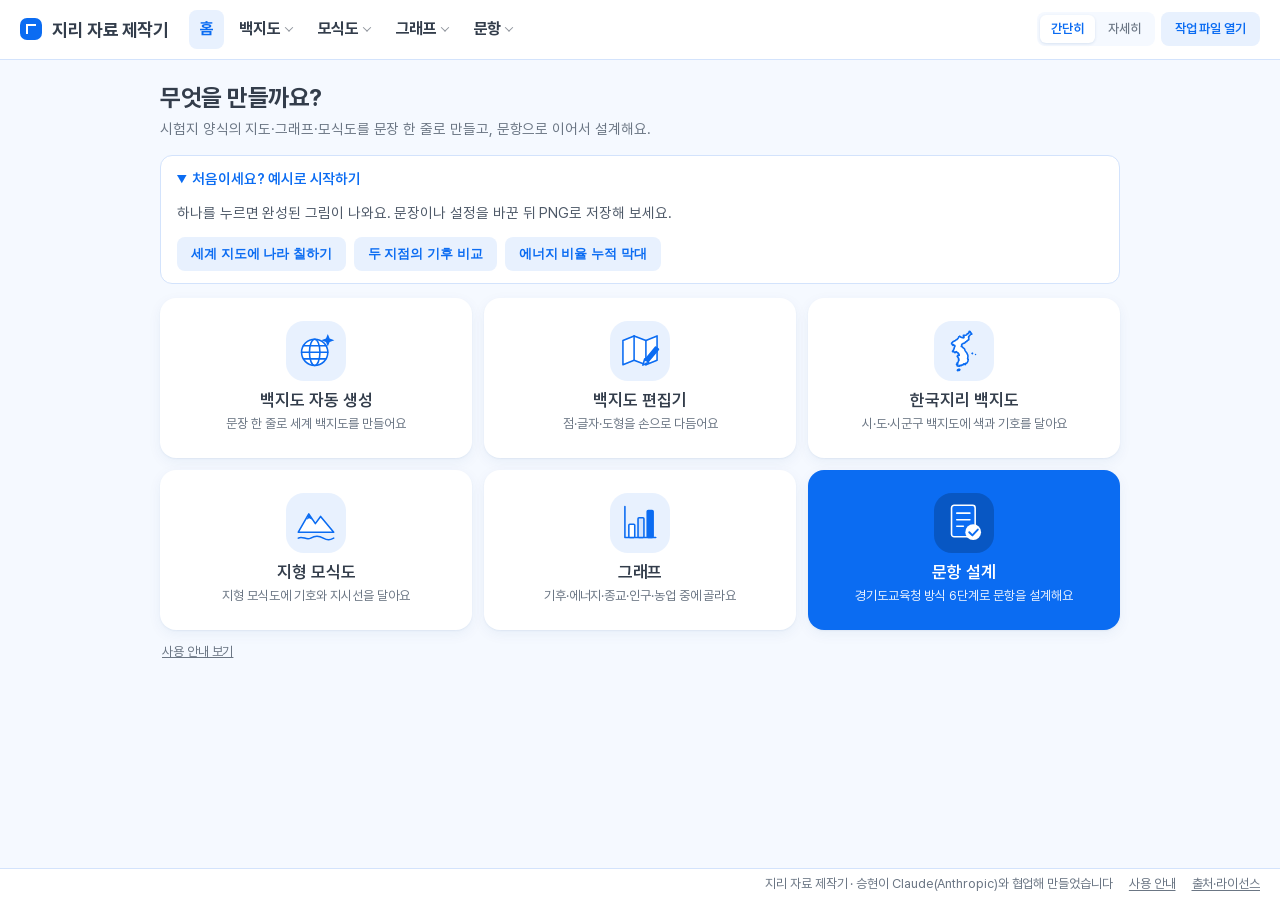
==== commit 83072073: "feat: 묶음 F 처음 쓰는 출제자 기준 기초 다듬기 (ver 1.5) - 백지도: 나라를 칠하면 국경선 전체를 켬('국경 없이'라고 하면 끈 채로), 편집기 음영 도구도 같음." ====
--- a/index.html
+++ b/index.html
@@ -178,7 +178,7 @@
 
     <div class="pane" id="pane-map">
       <section class="grp"><h3>지역</h3><div class="chips" id="presets"></div></section>
-      <details class="dw" name="m"><summary><svg viewBox="0 0 20 20" fill="none" stroke="currentColor" stroke-width="1.6" stroke-linecap="round" stroke-linejoin="round" aria-hidden="true"><path d="M3 10a7 7 0 1 0 14 0 7 7 0 0 0-14 0M10 3c-3 3-3 11 0 14M10 3c3 3 3 11 0 14M3 10h14"/></svg><span class="dw-t"><b>도법 · 틀</b><small>도법, 중앙 경선, 틀 크기, 해안선 자세히</small></span></summary><div class="dw-b">
+      <details class="dw" name="m" data-adv><summary><svg viewBox="0 0 20 20" fill="none" stroke="currentColor" stroke-width="1.6" stroke-linecap="round" stroke-linejoin="round" aria-hidden="true"><path d="M3 10a7 7 0 1 0 14 0 7 7 0 0 0-14 0M10 3c-3 3-3 11 0 14M10 3c3 3 3 11 0 14M3 10h14"/></svg><span class="dw-t"><b>도법 · 틀</b><small>도법, 중앙 경선, 틀 크기, 해안선 자세히</small></span></summary><div class="dw-b">
         <div class="row"><label for="proj">도법</label><select id="proj" class="grow"></select></div>
         <div class="row"><label for="rot">중앙 경선</label><input id="rot" type="number" step="1"><span class="unit">° (동경 +, 서경 −)</span></div>
         <div class="row"><span class="lab">틀 크기</span><input id="fw" type="number" min="20" max="190" step="1" aria-label="틀 가로 mm"><span class="unit">×</span><input id="fh" type="number" min="15" max="270" step="1" aria-label="틀 세로 mm"><span class="unit">mm</span></div>
@@ -194,17 +194,17 @@
           <label class="check"><input type="checkbox" id="lyMajor">주요 하천 전부</label>
         </div>
         </div></details>
-      <details class="dw" name="m"><summary><svg viewBox="0 0 20 20" fill="none" stroke="currentColor" stroke-width="1.6" stroke-linecap="round" stroke-linejoin="round" aria-hidden="true"><path d="M3 7h14M3 13h14M7 3v14M13 3v14"/></svg><span class="dw-t"><b>경위선망 · 축척</b><small>경위선망, 축척 막대</small></span></summary><div class="dw-b"><div class="row"><label for="grat">경위선망</label><select id="grat"><option value="0">없음</option><option value="10">10° 간격</option><option value="15">15° 간격</option><option value="20">20° 간격</option><option value="30">30° 간격</option></select></div>
+      <details class="dw" name="m" data-adv><summary><svg viewBox="0 0 20 20" fill="none" stroke="currentColor" stroke-width="1.6" stroke-linecap="round" stroke-linejoin="round" aria-hidden="true"><path d="M3 7h14M3 13h14M7 3v14M13 3v14"/></svg><span class="dw-t"><b>경위선망 · 축척</b><small>경위선망, 축척 막대</small></span></summary><div class="dw-b"><div class="row"><label for="grat">경위선망</label><select id="grat"><option value="0">없음</option><option value="10">10° 간격</option><option value="15">15° 간격</option><option value="20">20° 간격</option><option value="30">30° 간격</option></select></div>
         <div class="row"><label for="scaleSel">축척 막대</label><select id="scaleSel"><option value="none">없음</option><option value="auto">자동 위치</option><option value="bl">왼쪽 아래</option><option value="br">오른쪽 아래</option><option value="tl">왼쪽 위</option><option value="tr">오른쪽 위</option></select></div>
         <p class="seqwarn" id="scaleWarn" role="note" hidden></p>
         <div class="checks"><label class="check" title="경위선망을 켠 북극 중심 지도에서 30°N·60°N을 경선을 따라 적고, 0° 경선 끝에 0°를 적어요"><input type="checkbox" id="lyPolarLbl">북극 중심 지도에 위도·0° 글자</label></div></div></details>
-      <details class="dw" name="m"><summary><svg viewBox="0 0 20 20" fill="none" stroke="currentColor" stroke-width="1.6" stroke-linecap="round" stroke-linejoin="round" aria-hidden="true"><path d="M3 6c4-2 10 2 14 0M3 11c4-2 10 2 14 0M3 16c4-2 10 2 14 0"/></svg><span class="dw-t"><b>기후 지역</b><small>쾨펜 기후 구분 무늬</small></span></summary><div class="dw-b">
+      <details class="dw" name="m" data-adv><summary><svg viewBox="0 0 20 20" fill="none" stroke="currentColor" stroke-width="1.6" stroke-linecap="round" stroke-linejoin="round" aria-hidden="true"><path d="M3 6c4-2 10 2 14 0M3 11c4-2 10 2 14 0M3 16c4-2 10 2 14 0"/></svg><span class="dw-t"><b>기후 지역</b><small>쾨펜 기후 구분 무늬</small></span></summary><div class="dw-b">
         <div id="zoneBelts" class="zone-belts"></div>
         <div id="zoneTones" class="zone-tones"></div>
         <div class="row" id="zoneLegRow" hidden><label for="zoneLeg">범례</label><select id="zoneLeg"><option value="bl">왼쪽 아래</option><option value="br">오른쪽 아래</option><option value="tl">왼쪽 위</option><option value="tr">오른쪽 위</option><option value="outR">지도 밖 오른쪽</option><option value="outB">지도 밖 아래</option><option value="none">없음</option></select></div>
         <p class="note" id="zoneNote" hidden>쾨펜 기후 구분(Beck 외 2023, 1991~2020년 평년) 지도를 단순화한 것이라 시험지 지도와 가장자리가 조금 다를 수 있어요. 무늬가 7가지라 여러 기후를 함께 켜면 겹치는 무늬가 생길 수 있으니 이름 옆 칸에서 바꿔 주세요. 아주 좁은 지역(Csc·Cwc 등)은 단순화 과정에서 빠졌어요.</p>
         </div></details>
-      <details class="dw" name="m"><summary><svg viewBox="0 0 20 20" fill="none" stroke="currentColor" stroke-width="1.6" stroke-linecap="round" stroke-linejoin="round" aria-hidden="true"><path d="M3 14l4-6 3 4 3-7 4 9"/></svg><span class="dw-t"><b>판 · 산지</b><small>판의 경계, 습곡 산지, 안정 육괴</small></span></summary><div class="dw-b"><div class="checks">
+      <details class="dw" name="m" data-adv><summary><svg viewBox="0 0 20 20" fill="none" stroke="currentColor" stroke-width="1.6" stroke-linecap="round" stroke-linejoin="round" aria-hidden="true"><path d="M3 14l4-6 3 4 3-7 4 9"/></svg><span class="dw-t"><b>판 · 산지</b><small>판의 경계, 습곡 산지, 안정 육괴</small></span></summary><div class="dw-b"><div class="checks">
           <label class="check"><input type="checkbox" id="plOn">판의 경계</label>
           <label class="check"><input type="checkbox" id="plTyped">수렴·발산·보존 구분</label>
           <label class="check"><input type="checkbox" id="plNames">판 이름</label>
@@ -219,7 +219,7 @@
           <p class="note">교과서 분류에 따른 시험 지도 수준의 모식 경계예요(산맥: Natural Earth, 발트·아프리카·아라비아는 직접 그린 모식 경계).</p>
         </div>
         </div></details>
-      <details class="dw" name="m"><summary><svg viewBox="0 0 20 20" fill="none" stroke="currentColor" stroke-width="1.6" stroke-linecap="round" stroke-linejoin="round" aria-hidden="true"><path d="M2 8c2-2 3 2 5 0s3 2 5 0 3 2 5 0M2 13c2-2 3 2 5 0s3 2 5 0 3 2 5 0"/></svg><span class="dw-t"><b>바다 이름</b><small>대양·바다 이름 넣기</small></span></summary><div class="dw-b"><div id="seaBox">
+      <details class="dw" name="m" data-adv><summary><svg viewBox="0 0 20 20" fill="none" stroke="currentColor" stroke-width="1.6" stroke-linecap="round" stroke-linejoin="round" aria-hidden="true"><path d="M2 8c2-2 3 2 5 0s3 2 5 0 3 2 5 0M2 13c2-2 3 2 5 0s3 2 5 0 3 2 5 0"/></svg><span class="dw-t"><b>바다 이름</b><small>대양·바다 이름 넣기</small></span></summary><div class="dw-b"><div id="seaBox">
           <div class="checks"><label class="check"><input type="checkbox" id="seaSpace">글자 사이 띄우기(태 평 양)</label></div>
           <div class="row"><label for="seaK">글자 크기</label><select id="seaK"><option value="1">기호 글자와 같게</option><option value="0.8">조금 작게</option><option value="0.65">작게</option></select></div>
           <div id="seaList" class="checks"></div>
@@ -234,10 +234,10 @@
           <button class="btn" id="tkAdd">추가</button>
         </div>
         <p class="note">값은 북위·동경을 +, 남위·서경을 −로 적어요. 0은 “0°”로 표시돼요.</p></div></details>
-      <details class="dw" name="m"><summary><svg viewBox="0 0 20 20" fill="none" stroke="currentColor" stroke-width="1.6" stroke-linecap="round" stroke-linejoin="round" aria-hidden="true"><path d="M4 3c4 3-2 5 2 8s-1 4 3 6M11 3c3 2 1 4 4 6"/></svg><span class="dw-t"><b>하천</b><small>이름으로 찾아 그리기</small></span></summary><div class="dw-b">
+      <details class="dw" name="m" data-adv><summary><svg viewBox="0 0 20 20" fill="none" stroke="currentColor" stroke-width="1.6" stroke-linecap="round" stroke-linejoin="round" aria-hidden="true"><path d="M4 3c4 3-2 5 2 8s-1 4 3 6M11 3c3 2 1 4 4 6"/></svg><span class="dw-t"><b>하천</b><small>이름으로 찾아 그리기</small></span></summary><div class="dw-b">
         <input id="riverQ" class="field" type="search" placeholder="하천 이름 (예: 라인, 메콩)" aria-label="하천 검색">
         <div class="riverlist" id="riverList"></div></div></details>
-      <p class="note adv-hint">가장자리 눈금은 <button type="button" class="adv-go" data-mode-go="detail">자세히</button> 보기에서 바꿀 수 있어요.</p>
+      <p class="note adv-hint">도법·틀, 경위선망·축척, 기후 지역, 판·산지, 바다 이름, 하천, 가장자리 눈금은 <button type="button" class="adv-go" data-mode-go="detail">자세히</button> 보기에서 바꿀 수 있어요.</p>
     </div>
 
     <div class="pane" id="pane-style" hidden>
@@ -433,7 +433,8 @@
       <p class="sub" id="kNote"></p>
     </section>
 
-    <section class="sec" aria-labelledby="landform-impTitle">
+    <p class="note adv-hint">내 그림·PDF에서 잘라 오기는 <button type="button" class="adv-go" data-mode-go="detail">자세히</button> 보기에서 할 수 있어요.</p>
+    <section class="sec" aria-labelledby="landform-impTitle" data-adv>
       <h2 class="sec-title" id="landform-impTitle">그림 불러오기</h2>
       <div class="paste-row"><label class="btn filebtn">이미지 파일<input type="file" id="imgFile" accept="image/*"></label><label class="btn filebtn">PDF에서 잘라 오기<input type="file" id="pdfFile" accept="application/pdf,.pdf"></label></div>
       <p class="sub">PNG·JPG·SVG를 불러오거나, 기출 PDF를 열어 그림 부분만 끌어서 잘라 와요. 화면을 누른 뒤 Ctrl+V로 복사한 그림을 붙여 넣을 수도 있어요. 그림은 이 컴퓨터 안에서만 쓰이고 어디로도 올라가지 않아요.</p>
--- a/css/buttons.css
+++ b/css/buttons.css
@@ -5,3 +5,15 @@
 .hub-btn:focus-within{box-shadow:var(--focus)}
 .hub-x{border:0;background:none;color:var(--c-tx-3);font-size:18px;line-height:1;cursor:pointer;padding:2px 6px}
 .hub-link{border:0;background:var(--c-blue-soft);color:var(--c-blue);border-radius:var(--r-s);padding:3px 10px;font:inherit;font-weight:var(--fw-strong);cursor:pointer;margin-right:auto}
+/* 저장·파일 메뉴(F3): details.mx > summary.btn + .mx-pop */
+.mx{position:relative;display:inline-flex}
+.mx>summary{list-style:none;cursor:pointer;display:inline-flex;align-items:center;gap:6px}
+.mx>summary::-webkit-details-marker{display:none}
+.mx>summary::after{content:"";width:6px;height:6px;border-right:1.6px solid currentColor;border-bottom:1.6px solid currentColor;transform:rotate(45deg) translate(-1px,-1px);opacity:.6}
+.mx[open]>summary::after{transform:rotate(225deg) translate(-1px,-1px)}
+.mx-pop{position:absolute;top:calc(100% + 6px);left:0;z-index:90;display:flex;flex-direction:column;align-items:stretch;gap:4px;min-width:170px;padding:6px;background:var(--c-white);border:1px solid var(--c-blue-line);border-radius:var(--r-m);box-shadow:0 8px 24px rgba(6,63,142,.14)}
+.top-actions .mx-pop{left:auto;right:0}
+.mx-pop>.btn,.mx-pop>label.btn{justify-content:flex-start;width:100%}
+.mx-pop>.seg{align-self:flex-start}
+
+.mx:not([open])>.mx-pop{display:none}
--- a/css/tools/home.css
+++ b/css/tools/home.css
@@ -52,4 +52,20 @@
 .t-home .now button.chg small{color:var(--c-blue);font-weight:var(--fw-strong)}
 @media (max-width:760px){.t-home .bento{grid-template-columns:repeat(2,minmax(0,1fr));grid-auto-rows:minmax(190px,auto)}
 .t-home .home{padding:20px 14px 28px}}
-@media (prefers-reduced-motion: reduce){.t-home .bc,.t-home .bc .ic,.t-home .bc-pick,.t-home .bc-pick button{transition:none;animation:none;opacity:1}}+@media (prefers-reduced-motion: reduce){.t-home .bc,.t-home .bc .ic,.t-home .bc-pick,.t-home .bc-pick button{transition:none;animation:none;opacity:1}}
+/* 첫 방문 완성 예시: 이후에는 한 줄로 접어 둔다. */
+.t-home .starter{margin:20px 0;padding:12px 16px;border:1px solid var(--c-blue-line);border-radius:var(--r-m);background:var(--c-white)}
+.t-home .starter>summary{cursor:pointer;font-weight:var(--fw-strong);color:var(--c-blue)}
+.t-home .starter>p{margin:12px 0;font-size:var(--fs-body)}
+.t-home .starter-list{display:flex;flex-wrap:wrap;gap:8px}
+.t-home .starter-list>.btn{white-space:normal;text-align:left}
+.t-home .starter:not([open])>:not(summary){display:none}
+/* 첫 화면이 한눈에 들어오게 세로만 줄인다(가로 배치는 그대로, 2026-11-24 사용자 요청) */
+.t-home .home{padding-top:22px;padding-bottom:20px}
+.t-home .home-sub{margin-bottom:14px}
+.t-home .starter{margin:12px 0 14px}
+.t-home .bento{grid-auto-rows:clamp(128px,19vh,160px);gap:12px}
+.t-home .bc,.t-home .bc-main{gap:2px;padding-top:14px;padding-bottom:14px}
+.t-home .bc .ic{width:60px;height:60px;min-height:60px;flex:none;padding:9px;border-radius:18px;margin-bottom:6px}
+.t-home .home-foot{margin-top:12px}
+@media (max-width:760px){.t-home .bento{grid-auto-rows:minmax(140px,auto)}}
--- a/css/compat/drawer.css
+++ b/css/compat/drawer.css
@@ -37,3 +37,7 @@
 .adv-hint .adv-go{border:0;background:none;padding:0;font:inherit;color:var(--c-blue);text-decoration:underline;cursor:pointer}
 .adv-hint .adv-go:focus-visible{box-shadow:var(--focus);outline:none;border-radius:3px}
 .tool .pane.opts>.adv-hint{margin:0;padding:12px 18px;font-size:var(--fs-cap);line-height:var(--lh-cap);color:var(--c-tx-3);border-bottom:1px solid var(--c-blue-line)}
+.tool .pane>.adv-hint,.tool .side>.adv-hint{margin:0;padding:10px 18px;font-size:var(--fs-cap);line-height:var(--lh-cap);color:var(--c-tx-3)}
+
+/* 직접 고르기로 펼친 자료 선택기는 간단히 보기에서도 사용할 수 있어요. */
+body[data-mode=simple] .simple-pick.folded{display:none}
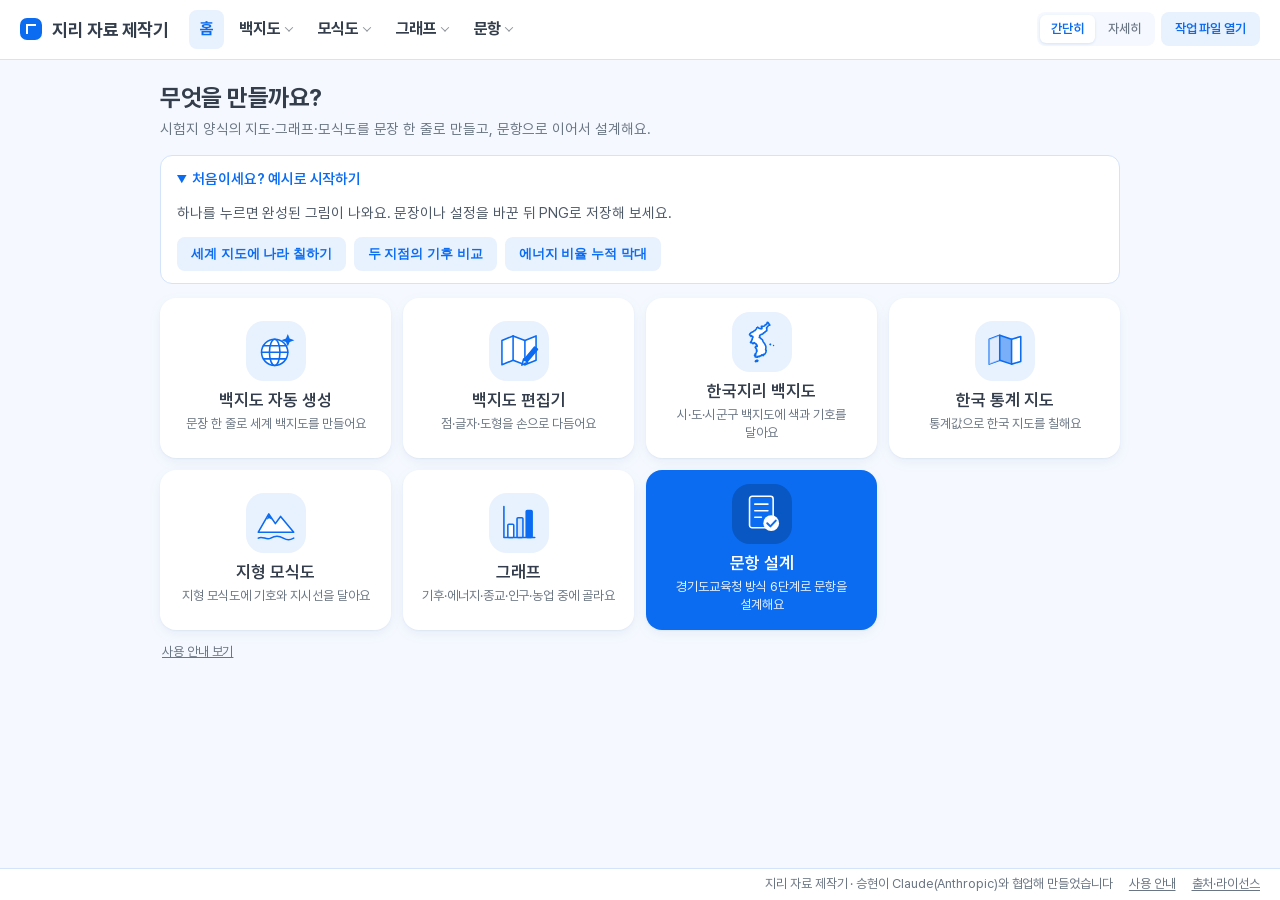
==== commit 18ad1cd5: "feat: 한국 통계 지도 새 탭(kstat) 뼈대(K1.5)와 KOSIS 받기 스크립트(K1b) - 새 탭 kstat: 백지도 메뉴·홈 카드·template·TOOLS·작업 파일" ====
--- a/index.html
+++ b/index.html
@@ -25,6 +25,7 @@
 <link rel="stylesheet" href="css/tools/mapquick.css">
 <link rel="stylesheet" href="css/tools/mapedit.css">
 <link rel="stylesheet" href="css/tools/kmap.css">
+<link rel="stylesheet" href="css/tools/kstat.css">
 <link rel="stylesheet" href="css/tools/landform.css">
 <link rel="stylesheet" href="css/tools/climate.css">
 <link rel="stylesheet" href="css/tools/energy.css">
@@ -41,7 +42,7 @@
 <div class="hub">
   <header class="hub-top">
     <div class="hub-brand"><span class="hub-mark" aria-hidden="true"></span><h1>지리 자료 제작기</h1></div>
-    <nav class="hub-tabs" role="tablist" aria-label="도구"><div class="hub-group hub-homeg" role="presentation"><button type="button" class="hub-gl hub-tab" role="tab" id="hub-tab-home" aria-controls="hub-tool-home" aria-selected="false" tabindex="-1" aria-label="홈">홈</button></div><div class="hub-group" data-g="백지도" role="presentation"><button type="button" class="hub-gl" aria-haspopup="menu" aria-expanded="false">백지도<i aria-hidden="true"></i></button><div class="hub-sub" role="presentation"><button type="button" class="hub-tab" role="tab" id="hub-tab-mapquick" aria-controls="hub-tool-mapquick" aria-selected="false" tabindex="-1" aria-label="백지도 자동 생성기">자동 생성</button><button type="button" class="hub-tab" role="tab" id="hub-tab-mapedit" aria-controls="hub-tool-mapedit" aria-selected="false" tabindex="-1" aria-label="백지도 편집기">편집기</button><button type="button" class="hub-tab" role="tab" id="hub-tab-kmap" aria-controls="hub-tool-kmap" aria-selected="false" tabindex="-1" aria-label="한국지리 백지도">한국지리</button></div><div class="hub-menu" role="menu" aria-label="백지도 도구"><button type="button" role="menuitem" class="hub-mi" data-go="mapquick" style="--i:0"><b>자동 생성</b><small>문장 한 줄로 세계 백지도를 만들어요</small></button><button type="button" role="menuitem" class="hub-mi" data-go="mapedit" style="--i:1"><b>편집기</b><small>점·글자·도형을 손으로 다듬어요</small></button><button type="button" role="menuitem" class="hub-mi" data-go="kmap" style="--i:2"><b>한국지리</b><small>시·도·시군구 백지도에 색과 기호를 달아요</small></button></div></div><div class="hub-group" data-g="모식도" role="presentation"><button type="button" class="hub-gl" aria-haspopup="menu" aria-expanded="false">모식도<i aria-hidden="true"></i></button><div class="hub-sub" role="presentation"><button type="button" class="hub-tab" role="tab" id="hub-tab-landform" aria-controls="hub-tool-landform" aria-selected="false" tabindex="-1" aria-label="지형 모식도 편집기">지형</button></div><div class="hub-menu" role="menu" aria-label="모식도 도구"><button type="button" role="menuitem" class="hub-mi" data-go="landform" style="--i:0"><b>지형</b><small>지형 모식도에 기호와 지시선을 달아요</small></button></div></div><div class="hub-group" data-g="그래프" role="presentation"><button type="button" class="hub-gl" aria-haspopup="menu" aria-expanded="false">그래프<i aria-hidden="true"></i></button><div class="hub-sub" role="presentation"><button type="button" class="hub-tab" role="tab" id="hub-tab-climate" aria-controls="hub-tool-climate" aria-selected="false" tabindex="-1" aria-label="기후 그래프 편집기">기후</button><button type="button" class="hub-tab" role="tab" id="hub-tab-energy" aria-controls="hub-tool-energy" aria-selected="false" tabindex="-1" aria-label="에너지 그래프 편집기">에너지</button><button type="button" class="hub-tab" role="tab" id="hub-tab-religion" aria-controls="hub-tool-religion" aria-selected="false" tabindex="-1" aria-label="종교 그래프 편집기">종교</button><button type="button" class="hub-tab" role="tab" id="hub-tab-population" aria-controls="hub-tool-population" aria-selected="false" tabindex="-1" aria-label="인구 그래프 편집기">인구</button><button type="button" class="hub-tab" role="tab" id="hub-tab-agriculture" aria-controls="hub-tool-agriculture" aria-selected="false" tabindex="-1" aria-label="농업 그래프 편집기">농업</button></div><div class="hub-menu" role="menu" aria-label="그래프 도구"><button type="button" role="menuitem" class="hub-mi" data-go="climate" style="--i:0"><b>기후</b><small>기후 그래프·월별 그래프·표</small></button><button type="button" role="menuitem" class="hub-mi" data-go="energy" style="--i:1"><b>에너지</b><small>에너지 자원별 소비·생산 그래프</small></button><button type="button" role="menuitem" class="hub-mi" data-go="religion" style="--i:2"><b>종교</b><small>나라별 종교 구성 그래프</small></button><button type="button" role="menuitem" class="hub-mi" data-go="population" style="--i:3"><b>인구</b><small>인구 구조·변화·도시화 그래프</small></button><button type="button" role="menuitem" class="hub-mi" data-go="agriculture" style="--i:4"><b>농업</b><small>작물·가축 생산과 교역 그래프</small></button></div></div><div class="hub-group" data-g="문항" role="presentation"><button type="button" class="hub-gl" aria-haspopup="menu" aria-expanded="false">문항<i aria-hidden="true"></i></button><div class="hub-sub" role="presentation"><button type="button" class="hub-tab" role="tab" id="hub-tab-item" aria-controls="hub-tool-item" aria-selected="false" tabindex="-1" aria-label="문항 설계">설계</button></div><div class="hub-menu" role="menu" aria-label="문항 도구"><button type="button" role="menuitem" class="hub-mi" data-go="item" style="--i:0"><b>설계</b><small>경기도교육청 방식 6단계로 문항을 설계해요</small></button></div></div></nav>
+    <nav class="hub-tabs" role="tablist" aria-label="도구"><div class="hub-group hub-homeg" role="presentation"><button type="button" class="hub-gl hub-tab" role="tab" id="hub-tab-home" aria-controls="hub-tool-home" aria-selected="false" tabindex="-1" aria-label="홈">홈</button></div><div class="hub-group" data-g="백지도" role="presentation"><button type="button" class="hub-gl" aria-haspopup="menu" aria-expanded="false">백지도<i aria-hidden="true"></i></button><div class="hub-sub" role="presentation"><button type="button" class="hub-tab" role="tab" id="hub-tab-mapquick" aria-controls="hub-tool-mapquick" aria-selected="false" tabindex="-1" aria-label="백지도 자동 생성기">자동 생성</button><button type="button" class="hub-tab" role="tab" id="hub-tab-mapedit" aria-controls="hub-tool-mapedit" aria-selected="false" tabindex="-1" aria-label="백지도 편집기">편집기</button><button type="button" class="hub-tab" role="tab" id="hub-tab-kmap" aria-controls="hub-tool-kmap" aria-selected="false" tabindex="-1" aria-label="한국지리 백지도">한국지리</button><button type="button" class="hub-tab" role="tab" id="hub-tab-kstat" aria-controls="hub-tool-kstat" aria-selected="false" tabindex="-1" aria-label="한국 통계 지도">통계 지도</button></div><div class="hub-menu" role="menu" aria-label="백지도 도구"><button type="button" role="menuitem" class="hub-mi" data-go="mapquick" style="--i:0"><b>자동 생성</b><small>문장 한 줄로 세계 백지도를 만들어요</small></button><button type="button" role="menuitem" class="hub-mi" data-go="mapedit" style="--i:1"><b>편집기</b><small>점·글자·도형을 손으로 다듬어요</small></button><button type="button" role="menuitem" class="hub-mi" data-go="kmap" style="--i:2"><b>한국지리</b><small>시·도·시군구 백지도에 색과 기호를 달아요</small></button><button type="button" role="menuitem" class="hub-mi" data-go="kstat" style="--i:3"><b>통계 지도</b><small>통계값으로 한국 지도를 칠해요</small></button></div></div><div class="hub-group" data-g="모식도" role="presentation"><button type="button" class="hub-gl" aria-haspopup="menu" aria-expanded="false">모식도<i aria-hidden="true"></i></button><div class="hub-sub" role="presentation"><button type="button" class="hub-tab" role="tab" id="hub-tab-landform" aria-controls="hub-tool-landform" aria-selected="false" tabindex="-1" aria-label="지형 모식도 편집기">지형</button></div><div class="hub-menu" role="menu" aria-label="모식도 도구"><button type="button" role="menuitem" class="hub-mi" data-go="landform" style="--i:0"><b>지형</b><small>지형 모식도에 기호와 지시선을 달아요</small></button></div></div><div class="hub-group" data-g="그래프" role="presentation"><button type="button" class="hub-gl" aria-haspopup="menu" aria-expanded="false">그래프<i aria-hidden="true"></i></button><div class="hub-sub" role="presentation"><button type="button" class="hub-tab" role="tab" id="hub-tab-climate" aria-controls="hub-tool-climate" aria-selected="false" tabindex="-1" aria-label="기후 그래프 편집기">기후</button><button type="button" class="hub-tab" role="tab" id="hub-tab-energy" aria-controls="hub-tool-energy" aria-selected="false" tabindex="-1" aria-label="에너지 그래프 편집기">에너지</button><button type="button" class="hub-tab" role="tab" id="hub-tab-religion" aria-controls="hub-tool-religion" aria-selected="false" tabindex="-1" aria-label="종교 그래프 편집기">종교</button><button type="button" class="hub-tab" role="tab" id="hub-tab-population" aria-controls="hub-tool-population" aria-selected="false" tabindex="-1" aria-label="인구 그래프 편집기">인구</button><button type="button" class="hub-tab" role="tab" id="hub-tab-agriculture" aria-controls="hub-tool-agriculture" aria-selected="false" tabindex="-1" aria-label="농업 그래프 편집기">농업</button></div><div class="hub-menu" role="menu" aria-label="그래프 도구"><button type="button" role="menuitem" class="hub-mi" data-go="climate" style="--i:0"><b>기후</b><small>기후 그래프·월별 그래프·표</small></button><button type="button" role="menuitem" class="hub-mi" data-go="energy" style="--i:1"><b>에너지</b><small>에너지 자원별 소비·생산 그래프</small></button><button type="button" role="menuitem" class="hub-mi" data-go="religion" style="--i:2"><b>종교</b><small>나라별 종교 구성 그래프</small></button><button type="button" role="menuitem" class="hub-mi" data-go="population" style="--i:3"><b>인구</b><small>인구 구조·변화·도시화 그래프</small></button><button type="button" role="menuitem" class="hub-mi" data-go="agriculture" style="--i:4"><b>농업</b><small>작물·가축 생산과 교역 그래프</small></button></div></div><div class="hub-group" data-g="문항" role="presentation"><button type="button" class="hub-gl" aria-haspopup="menu" aria-expanded="false">문항<i aria-hidden="true"></i></button><div class="hub-sub" role="presentation"><button type="button" class="hub-tab" role="tab" id="hub-tab-item" aria-controls="hub-tool-item" aria-selected="false" tabindex="-1" aria-label="문항 설계">설계</button></div><div class="hub-menu" role="menu" aria-label="문항 도구"><button type="button" role="menuitem" class="hub-mi" data-go="item" style="--i:0"><b>설계</b><small>경기도교육청 방식 6단계로 문항을 설계해요</small></button></div></div></nav>
     <div class="hub-actions"><div class="hub-mode" id="hubMode" role="group" aria-label="화면 보기" title="간단히: 자주 쓰는 설정만 · 자세히: 글꼴·해상도·눈금 같은 세부 설정까지"><button type="button" data-m="simple" aria-pressed="true">간단히</button><button type="button" data-m="detail" aria-pressed="false">자세히</button></div><label class="hub-btn" title="이 통합판에서 저장한 작업 파일을 알맞은 탭으로 열어요">작업 파일 열기<input type="file" id="hubOpen" accept=".json,application/json"></label></div>
   </header>
   <main class="hub-main">
@@ -49,6 +50,7 @@
 <div class="tool t-mapquick" id="hub-tool-mapquick" role="tabpanel" aria-labelledby="hub-tab-mapquick" hidden></div>
 <div class="tool t-mapedit" id="hub-tool-mapedit" role="tabpanel" aria-labelledby="hub-tab-mapedit" hidden></div>
 <div class="tool t-kmap" id="hub-tool-kmap" role="tabpanel" aria-labelledby="hub-tab-kmap" hidden></div>
+<div class="tool t-kstat" id="hub-tool-kstat" role="tabpanel" aria-labelledby="hub-tab-kstat" hidden></div>
 <div class="tool t-landform" id="hub-tool-landform" role="tabpanel" aria-labelledby="hub-tab-landform" hidden></div>
 <div class="tool t-climate" id="hub-tool-climate" role="tabpanel" aria-labelledby="hub-tab-climate" hidden></div>
 <div class="tool t-energy" id="hub-tool-energy" role="tabpanel" aria-labelledby="hub-tab-energy" hidden></div>
@@ -62,7 +64,7 @@
   <div class="hub-toast" id="hubToast" role="status" aria-live="polite"></div>
 </div>
 <template id="hub-tpl-home">
-<div class="home"><div class="home-in"><h2>무엇을 만들까요?</h2><p class="home-sub">시험지 양식의 지도·그래프·모식도를 문장 한 줄로 만들고, 문항으로 이어서 설계해요.</p><div class="bento"><button type="button" class="bc" data-go="mapquick"><svg class="ic" viewBox="0 0 64 64" aria-hidden="true"><circle class="f1 s" cx="30" cy="34" r="20"/><ellipse class="s nf" cx="30" cy="34" rx="8" ry="20"/><path class="s nf" d="M10 34h40M13 24h34M13 44h34"/><path class="fb" d="M50 6l2.8 6.8L60 15.6l-7.2 2.8L50 25.2l-2.8-6.8L40 15.6l7.2-2.8z"/></svg><b>백지도 자동 생성</b><small>문장 한 줄로 세계 백지도를 만들어요</small></button><button type="button" class="bc" data-go="mapedit"><svg class="ic" viewBox="0 0 64 64" aria-hidden="true"><path class="f1 s" d="M6 16l17-7 18 7 17-7v37l-17 7-18-7-17 7z"/><path class="s nf" d="M23 9v37M41 16v37"/><g transform="rotate(40 46 42)"><rect class="fb" x="42" y="22" width="8" height="26" rx="1.5"/><path class="f2 s" d="M42 48h8l-4 9z"/></g></svg><b>백지도 편집기</b><small>점·글자·도형을 손으로 다듬어요</small></button><button type="button" class="bc" data-go="kmap"><svg class="ic" viewBox="0 0 64 64" aria-hidden="true"><path class="f1 s kk" d="M44.8 36.0 44.6 35.5 45.0 35.5zM13.0 20.9 13.3 20.3 13.2 19.8 15.8 17.4 18.2 16.4 20.0 15.0 21.3 14.6 21.7 13.8 22.4 13.4 23.5 12.0 23.9 10.5 24.4 9.8 25.0 9.8 25.6 9.4 26.5 10.5 27.5 11.2 29.4 11.6 30.8 11.4 31.6 11.9 32.2 10.7 31.1 9.0 31.0 8.2 35.2 8.0 36.5 7.0 36.6 6.2 37.3 5.5 38.2 5.7 39.0 5.4 39.9 2.1 41.1 2.2 41.7 2.7 41.8 3.9 42.4 4.4 43.0 4.5 43.9 6.4 43.4 6.6 42.8 6.2 42.1 7.0 41.6 7.1 39.0 10.3 38.9 11.4 39.6 12.0 39.1 13.5 39.4 14.6 39.1 15.3 38.5 15.3 37.4 15.9 37.1 16.3 36.7 16.4 36.0 17.5 34.1 18.4 34.0 19.2 32.6 19.9 32.4 20.2 30.9 20.2 30.2 21.1 28.8 21.7 28.4 22.2 28.7 22.9 28.5 23.4 28.7 24.6 28.1 24.5 27.8 24.9 28.0 25.3 29.6 25.8 30.8 27.3 32.5 28.4 33.9 31.8 36.0 34.6 37.8 38.4 38.0 40.4 37.5 43.6 37.8 44.4 38.4 44.4 38.5 44.8 37.9 47.8 36.3 50.4 35.7 50.7 34.4 50.6 34.4 52.3 34.1 52.7 33.6 52.8 33.2 52.0 32.0 51.5 31.3 51.8 31.1 52.8 30.1 52.8 29.8 53.5 28.6 53.2 27.6 54.4 26.7 54.5 26.6 53.8 26.1 53.6 24.9 54.8 24.8 55.3 23.6 55.3 23.2 54.4 22.1 54.9 21.6 54.6 22.4 53.4 22.4 53.0 21.3 52.4 20.7 52.7 20.6 52.4 21.5 51.4 21.5 52.3 22.2 52.6 22.6 52.5 22.2 51.9 22.6 50.8 22.2 50.4 21.6 50.7 21.4 50.4 21.7 50.1 22.6 50.0 23.5 47.7 23.4 47.1 24.4 45.9 23.7 45.2 24.3 44.6 24.0 44.1 23.5 44.1 23.8 43.2 23.6 42.6 22.9 42.3 22.5 40.9 21.9 40.7 21.7 40.2 22.0 39.4 22.8 38.8 23.6 38.4 24.2 38.8 24.7 38.7 24.7 38.2 24.3 37.7 24.5 36.8 23.9 36.0 22.9 36.0 23.3 35.5 23.2 35.2 22.3 34.2 21.6 34.2 20.3 33.0 19.5 33.3 19.2 34.1 18.8 34.1 17.9 34.6 17.9 33.9 16.2 33.1 16.5 32.7 16.4 32.3 14.7 31.9 15.5 31.4 16.3 29.6 16.2 29.0 16.7 29.0 17.1 28.4 17.0 27.2 18.3 24.6 17.9 23.5 17.4 23.1 16.2 22.8 15.4 23.5 15.7 22.3 15.2 22.2 14.5 22.9 14.1 21.7 13.4 21.5zM14.7 33.1 14.4 32.8 15.0 32.8zM25.7 60.3 25.2 61.3 24.1 61.7 22.7 61.8 22.4 62.0 21.9 61.6 22.0 61.1 22.4 60.5 23.5 60.0 25.0 59.8z"/><path class="fb" d="M44.9 36.9 44.8 36.7 44.7 36.7 44.6 36.7 44.5 36.6 44.3 36.6 44.2 36.6 44.1 36.6 44.0 36.4 43.8 36.4 43.7 36.3 43.7 36.2 43.5 36.1 43.5 36.0 43.6 35.6 43.5 35.6 43.3 35.3 43.4 35.1 43.5 35.1 43.5 35.2 43.8 35.2 44.0 35.0 44.1 35.1 44.1 35.0 44.4 34.9 44.5 34.9 44.7 34.9 44.8 34.8 45.0 34.7 45.1 34.7 45.3 34.7 45.4 34.7 45.4 34.6 45.5 34.6 45.6 34.6 45.7 34.7 45.7 34.9 45.6 35.0 45.7 35.2 45.8 35.3 45.8 35.4 45.7 35.9 45.7 36.1 45.8 36.1 45.9 36.1 45.7 36.2 45.7 36.2 45.6 36.3 45.5 36.4 45.4 36.3 45.1 36.5 45.0 36.6 45.0 36.7 45.0 36.9z"/><circle class="fb" cx="49.6" cy="37.3" r="1.1"/></svg><b>한국지리 백지도</b><small>시·도·시군구 백지도에 색과 기호를 달아요</small></button><button type="button" class="bc" data-go="landform"><svg class="ic" viewBox="0 0 64 64" aria-hidden="true"><path class="f1 s" d="M5 46L21 18l10 15 8-11 20 24z"/><path class="fb" d="M21 18l5.5 9.2-5-2.6-3.6 2.4z"/><path class="s nf" d="M5 55c7-4 12 4 19 0s12-4 19 0 10 3 16 0"/></svg><b>지형 모식도</b><small>지형 모식도에 기호와 지시선을 달아요</small></button><div class="bc c-graph" data-pick><button type="button" class="bc-main" data-open aria-expanded="false"><svg class="ic" viewBox="0 0 64 64" aria-hidden="true"><path class="s nf" d="M9 7v47h47"/><rect class="f1 s" x="15" y="34" width="9" height="20" rx="1.5"/><rect class="f2 s" x="29" y="24" width="9" height="30" rx="1.5"/><rect class="fb s" x="43" y="13" width="9" height="41" rx="1.5"/></svg><b>그래프</b><small>기후·에너지·종교·인구·농업 중에 골라요</small></button><div class="bc-pick" hidden><small>어떤 그래프를 만들까요?</small><div><button type="button" data-go="climate" style="--i:0">기후</button><button type="button" data-go="energy" style="--i:1">에너지</button><button type="button" data-go="religion" style="--i:2">종교</button><button type="button" data-go="population" style="--i:3">인구</button><button type="button" data-go="agriculture" style="--i:4">농업</button></div></div></div><button type="button" class="bc c-item" data-go="item"><svg class="ic" viewBox="0 0 64 64" aria-hidden="true"><rect class="f1 s" x="13" y="5" width="36" height="48" rx="4"/><path class="s nf" d="M21 17h20M21 27h20M21 37h10"/><circle class="fb" cx="46" cy="46" r="12"/><path class="sw nf" d="M40 46l4.8 4.8L53 42"/></svg><b>문항 설계</b><small>경기도교육청 방식 6단계로 문항을 설계해요</small></button></div><section class="now" id="homeNow" hidden aria-label="지금 작업 중인 것"><h3>지금 작업 중인 것</h3><ul></ul></section><p class="home-foot"><a href="guide.html" target="_blank" rel="noopener">사용 안내 보기</a><button type="button" id="homeResume" data-go="" hidden>이어서 하기 · <b></b></button></p></div></div>
+<div class="home"><div class="home-in"><h2>무엇을 만들까요?</h2><p class="home-sub">시험지 양식의 지도·그래프·모식도를 문장 한 줄로 만들고, 문항으로 이어서 설계해요.</p><div class="bento"><button type="button" class="bc" data-go="mapquick"><svg class="ic" viewBox="0 0 64 64" aria-hidden="true"><circle class="f1 s" cx="30" cy="34" r="20"/><ellipse class="s nf" cx="30" cy="34" rx="8" ry="20"/><path class="s nf" d="M10 34h40M13 24h34M13 44h34"/><path class="fb" d="M50 6l2.8 6.8L60 15.6l-7.2 2.8L50 25.2l-2.8-6.8L40 15.6l7.2-2.8z"/></svg><b>백지도 자동 생성</b><small>문장 한 줄로 세계 백지도를 만들어요</small></button><button type="button" class="bc" data-go="mapedit"><svg class="ic" viewBox="0 0 64 64" aria-hidden="true"><path class="f1 s" d="M6 16l17-7 18 7 17-7v37l-17 7-18-7-17 7z"/><path class="s nf" d="M23 9v37M41 16v37"/><g transform="rotate(40 46 42)"><rect class="fb" x="42" y="22" width="8" height="26" rx="1.5"/><path class="f2 s" d="M42 48h8l-4 9z"/></g></svg><b>백지도 편집기</b><small>점·글자·도형을 손으로 다듬어요</small></button><button type="button" class="bc" data-go="kmap"><svg class="ic" viewBox="0 0 64 64" aria-hidden="true"><path class="f1 s kk" d="M44.8 36.0 44.6 35.5 45.0 35.5zM13.0 20.9 13.3 20.3 13.2 19.8 15.8 17.4 18.2 16.4 20.0 15.0 21.3 14.6 21.7 13.8 22.4 13.4 23.5 12.0 23.9 10.5 24.4 9.8 25.0 9.8 25.6 9.4 26.5 10.5 27.5 11.2 29.4 11.6 30.8 11.4 31.6 11.9 32.2 10.7 31.1 9.0 31.0 8.2 35.2 8.0 36.5 7.0 36.6 6.2 37.3 5.5 38.2 5.7 39.0 5.4 39.9 2.1 41.1 2.2 41.7 2.7 41.8 3.9 42.4 4.4 43.0 4.5 43.9 6.4 43.4 6.6 42.8 6.2 42.1 7.0 41.6 7.1 39.0 10.3 38.9 11.4 39.6 12.0 39.1 13.5 39.4 14.6 39.1 15.3 38.5 15.3 37.4 15.9 37.1 16.3 36.7 16.4 36.0 17.5 34.1 18.4 34.0 19.2 32.6 19.9 32.4 20.2 30.9 20.2 30.2 21.1 28.8 21.7 28.4 22.2 28.7 22.9 28.5 23.4 28.7 24.6 28.1 24.5 27.8 24.9 28.0 25.3 29.6 25.8 30.8 27.3 32.5 28.4 33.9 31.8 36.0 34.6 37.8 38.4 38.0 40.4 37.5 43.6 37.8 44.4 38.4 44.4 38.5 44.8 37.9 47.8 36.3 50.4 35.7 50.7 34.4 50.6 34.4 52.3 34.1 52.7 33.6 52.8 33.2 52.0 32.0 51.5 31.3 51.8 31.1 52.8 30.1 52.8 29.8 53.5 28.6 53.2 27.6 54.4 26.7 54.5 26.6 53.8 26.1 53.6 24.9 54.8 24.8 55.3 23.6 55.3 23.2 54.4 22.1 54.9 21.6 54.6 22.4 53.4 22.4 53.0 21.3 52.4 20.7 52.7 20.6 52.4 21.5 51.4 21.5 52.3 22.2 52.6 22.6 52.5 22.2 51.9 22.6 50.8 22.2 50.4 21.6 50.7 21.4 50.4 21.7 50.1 22.6 50.0 23.5 47.7 23.4 47.1 24.4 45.9 23.7 45.2 24.3 44.6 24.0 44.1 23.5 44.1 23.8 43.2 23.6 42.6 22.9 42.3 22.5 40.9 21.9 40.7 21.7 40.2 22.0 39.4 22.8 38.8 23.6 38.4 24.2 38.8 24.7 38.7 24.7 38.2 24.3 37.7 24.5 36.8 23.9 36.0 22.9 36.0 23.3 35.5 23.2 35.2 22.3 34.2 21.6 34.2 20.3 33.0 19.5 33.3 19.2 34.1 18.8 34.1 17.9 34.6 17.9 33.9 16.2 33.1 16.5 32.7 16.4 32.3 14.7 31.9 15.5 31.4 16.3 29.6 16.2 29.0 16.7 29.0 17.1 28.4 17.0 27.2 18.3 24.6 17.9 23.5 17.4 23.1 16.2 22.8 15.4 23.5 15.7 22.3 15.2 22.2 14.5 22.9 14.1 21.7 13.4 21.5zM14.7 33.1 14.4 32.8 15.0 32.8zM25.7 60.3 25.2 61.3 24.1 61.7 22.7 61.8 22.4 62.0 21.9 61.6 22.0 61.1 22.4 60.5 23.5 60.0 25.0 59.8z"/><path class="fb" d="M44.9 36.9 44.8 36.7 44.7 36.7 44.6 36.7 44.5 36.6 44.3 36.6 44.2 36.6 44.1 36.6 44.0 36.4 43.8 36.4 43.7 36.3 43.7 36.2 43.5 36.1 43.5 36.0 43.6 35.6 43.5 35.6 43.3 35.3 43.4 35.1 43.5 35.1 43.5 35.2 43.8 35.2 44.0 35.0 44.1 35.1 44.1 35.0 44.4 34.9 44.5 34.9 44.7 34.9 44.8 34.8 45.0 34.7 45.1 34.7 45.3 34.7 45.4 34.7 45.4 34.6 45.5 34.6 45.6 34.6 45.7 34.7 45.7 34.9 45.6 35.0 45.7 35.2 45.8 35.3 45.8 35.4 45.7 35.9 45.7 36.1 45.8 36.1 45.9 36.1 45.7 36.2 45.7 36.2 45.6 36.3 45.5 36.4 45.4 36.3 45.1 36.5 45.0 36.6 45.0 36.7 45.0 36.9z"/><circle class="fb" cx="49.6" cy="37.3" r="1.1"/></svg><b>한국지리 백지도</b><small>시·도·시군구 백지도에 색과 기호를 달아요</small></button><button type="button" class="bc" data-go="kstat"><svg class="ic" viewBox="0 0 64 64" aria-hidden="true"><path class="f1 s" d="M8 14l16-6 18 6 14-4v38l-14 4-18-6-16 6z"/><path class="fb" d="M24 8l18 6v38l-18-6z" opacity=".55"/><path class="f2" d="M8 14l16-6v38L8 52z" opacity=".7"/><path class="s nf" d="M24 8v38M42 14v38"/></svg><b>한국 통계 지도</b><small>통계값으로 한국 지도를 칠해요</small></button><button type="button" class="bc" data-go="landform"><svg class="ic" viewBox="0 0 64 64" aria-hidden="true"><path class="f1 s" d="M5 46L21 18l10 15 8-11 20 24z"/><path class="fb" d="M21 18l5.5 9.2-5-2.6-3.6 2.4z"/><path class="s nf" d="M5 55c7-4 12 4 19 0s12-4 19 0 10 3 16 0"/></svg><b>지형 모식도</b><small>지형 모식도에 기호와 지시선을 달아요</small></button><div class="bc c-graph" data-pick><button type="button" class="bc-main" data-open aria-expanded="false"><svg class="ic" viewBox="0 0 64 64" aria-hidden="true"><path class="s nf" d="M9 7v47h47"/><rect class="f1 s" x="15" y="34" width="9" height="20" rx="1.5"/><rect class="f2 s" x="29" y="24" width="9" height="30" rx="1.5"/><rect class="fb s" x="43" y="13" width="9" height="41" rx="1.5"/></svg><b>그래프</b><small>기후·에너지·종교·인구·농업 중에 골라요</small></button><div class="bc-pick" hidden><small>어떤 그래프를 만들까요?</small><div><button type="button" data-go="climate" style="--i:0">기후</button><button type="button" data-go="energy" style="--i:1">에너지</button><button type="button" data-go="religion" style="--i:2">종교</button><button type="button" data-go="population" style="--i:3">인구</button><button type="button" data-go="agriculture" style="--i:4">농업</button></div></div></div><button type="button" class="bc c-item" data-go="item"><svg class="ic" viewBox="0 0 64 64" aria-hidden="true"><rect class="f1 s" x="13" y="5" width="36" height="48" rx="4"/><path class="s nf" d="M21 17h20M21 27h20M21 37h10"/><circle class="fb" cx="46" cy="46" r="12"/><path class="sw nf" d="M40 46l4.8 4.8L53 42"/></svg><b>문항 설계</b><small>경기도교육청 방식 6단계로 문항을 설계해요</small></button></div><section class="now" id="homeNow" hidden aria-label="지금 작업 중인 것"><h3>지금 작업 중인 것</h3><ul></ul></section><p class="home-foot"><a href="guide.html" target="_blank" rel="noopener">사용 안내 보기</a><button type="button" id="homeResume" data-go="" hidden>이어서 하기 · <b></b></button></p></div></div>
 </template>
 <template id="hub-tpl-mapquick">
 <div class="qapp">
@@ -291,6 +293,34 @@
 <div class="toast" id="toast" role="status" aria-live="polite"></div>
 
 </template>
+<template id="hub-tpl-kstat">
+<div class="gapp ksapp">
+  <header class="top">
+    <div class="brand"><h1>한국 통계 지도</h1><small>통계값으로 칠하는 한국 지도 · 시·도/시·군·구 경계</small></div>
+    <div class="top-actions">
+      <button class="btn" id="saveJson" type="button">작업 저장 (.json)</button>
+      <label class="btn filebtn">작업 불러오기<input type="file" id="loadJson" accept=".json,application/json"></label>
+      <button class="btn" id="resetBtn" type="button" title="처음 상태(전국 시·도 지도)로">새 지도</button>
+      <button class="btn" id="svgBtn" type="button">SVG 저장</button>
+      <button class="btn primary" id="pngBtn" type="button">PNG 저장</button>
+    </div>
+  </header>
+  <main class="desk ksdesk" aria-label="통계 지도 화면">
+    <div class="ksstage" id="ksStage" role="img" aria-label="한국 바탕 지도"><div class="desk-empty" id="ksEmpty" hidden><div><b>지도 자료를 불러오지 못했어요</b>잠시 뒤 다시 열어 주세요.</div></div></div>
+    <div class="kstatus"><span id="ksSize"></span></div>
+  </main>
+  <aside class="kpanel" aria-label="설정">
+    <section class="ksset">
+      <h2 class="sec-title">바탕 지도</h2>
+      <label class="ksrow"><span>범위</span><select id="ksArea"></select></label>
+      <label class="ksrow"><span>단위</span><select id="ksLevel"><option value="sido">시·도</option><option value="sgg">시·군·구</option></select></label>
+      <label class="ksrow ksck"><input type="checkbox" id="ksScale"><span>축척 막대</span></label>
+      <p class="note">통계값으로 칠하는 기능은 준비 중이에요. 지금은 바탕 지도를 고르고 저장할 수 있어요. 이 브라우저에는 마지막 작업이 자동으로 남아요.</p>
+    </section>
+  </aside>
+  <div class="toast" id="ksToast" role="status" aria-live="polite"></div>
+</div>
+</template>
 <template id="hub-tpl-kmap">
 <div class="gapp lapp kapp">
   <header class="top">
@@ -959,6 +989,7 @@
 <script src="js/engines/aengine.js"></script>
 <script src="js/engines/lengine.js"></script>
 <script src="js/engines/kengine.js"></script>
+<script src="js/engines/sengine.js"></script>
 <script src="js/engines/engine.js"></script>
 <script src="js/engines/iengine.js"></script>
 <script src="js/shell.js"></script>
@@ -967,6 +998,7 @@
 <script src="js/tools/mapquick.js"></script>
 <script src="js/tools/mapedit.js"></script>
 <script src="js/tools/kmap.js"></script>
+<script src="js/tools/kstat.js"></script>
 <script src="js/tools/landform.js"></script>
 <script src="js/tools/climate.js"></script>
 <script src="js/tools/energy.js"></script>
--- a/css/tools/home.css
+++ b/css/tools/home.css
@@ -69,3 +69,5 @@
 .t-home .bc .ic{width:60px;height:60px;min-height:60px;flex:none;padding:9px;border-radius:18px;margin-bottom:6px}
 .t-home .home-foot{margin-top:12px}
 @media (max-width:760px){.t-home .bento{grid-auto-rows:minmax(140px,auto)}}
+/* 카드가 7개가 되어도 두 줄에 들어오게, 넓은 화면에서는 한 줄에 4개(통계 지도 추가) */
+@media (min-width:761px){.t-home .bento{grid-template-columns:repeat(4,minmax(0,1fr))}}
--- a/css/tools/kstat.css
+++ b/css/tools/kstat.css
@@ -0,0 +1,38 @@
+/* 한국 통계 지도 탭(kstat): 바탕 지도 + 오른쪽 설정 칸. 한국지리 백지도(kmap) 스타일과 같은 변수를 쓰되 클래스는 따로 둔다 */
+.t-kstat button,.t-kstat input,.t-kstat select{font:inherit;color:inherit}
+.t-kstat .ksapp{height:100%;display:grid;grid-template-columns:minmax(0,1fr) 320px;grid-template-rows:auto minmax(0,1fr);gap:10px;padding:0 14px 14px}
+.t-kstat .top{grid-column:1/-1;display:flex;align-items:center;gap:14px;min-width:0;padding:10px 0 0;flex-wrap:wrap}
+.t-kstat .brand{display:flex;align-items:baseline;gap:10px;min-width:0}
+.t-kstat .brand h1{margin:0;font:700 18px/1.2 var(--font-exam);letter-spacing:-.01em;white-space:nowrap}
+.t-kstat .brand small{color:var(--muted);font-size:12px;white-space:nowrap}
+.t-kstat .top-actions{margin-left:auto;display:flex;gap:6px;align-items:center;flex-wrap:wrap}
+.t-kstat .btn{border:1px solid var(--line-2);background:var(--pane);border-radius:var(--r);padding:6px 12px;cursor:pointer;display:inline-flex;align-items:center;gap:6px;white-space:nowrap;line-height:1.2;text-decoration:none}
+.t-kstat .btn:hover{background:var(--pane-2)}
+.t-kstat .btn:disabled{opacity:.45;cursor:default}
+.t-kstat .btn.primary{background:var(--omr);border-color:var(--omr);color:var(--on-omr);font-weight:600}
+.t-kstat .btn.primary:hover{filter:brightness(1.05)}
+.t-kstat .filebtn input{display:none}
+.t-kstat .ksdesk{position:relative;background:var(--desk);border-radius:10px;overflow:hidden;min-height:0;min-width:0;display:flex;flex-direction:column}
+.t-kstat .ksstage{position:relative;flex:1;min-height:0;display:flex;align-items:center;justify-content:center;padding:14px}
+.t-kstat .ksstage>svg{width:100%;height:100%;background:#fff;box-shadow:0 1px 3px rgba(0,0,0,.25)}
+.t-kstat .desk-empty{position:absolute;inset:0;display:grid;place-items:center;padding:24px;pointer-events:none}
+.t-kstat .desk-empty[hidden]{display:none}
+.t-kstat .desk-empty div{max-width:340px;text-align:center;color:var(--ink);background:color-mix(in srgb,var(--pane) 92%,transparent);border:1px solid var(--line);border-radius:10px;padding:16px 18px;font-size:13.5px;line-height:1.6}
+.t-kstat .desk-empty b{display:block;font:600 16px/1.4 var(--font-exam);margin-bottom:4px}
+.t-kstat .kstatus{display:flex;gap:14px;justify-content:space-between;padding:6px 12px;font-size:12px;color:var(--muted);background:color-mix(in srgb,var(--pane) 82%,transparent);border-top:1px solid var(--line);font-variant-numeric:tabular-nums}
+.t-kstat .kpanel{background:var(--pane);border:1px solid var(--line);border-radius:10px;display:flex;flex-direction:column;min-height:0;min-width:0;overflow:auto}
+.t-kstat .ksset{padding:12px 14px;display:flex;flex-direction:column;gap:10px}
+.t-kstat .sec-title{margin:0;font-size:11px;font-weight:600;letter-spacing:.08em;color:var(--muted)}
+.t-kstat .ksrow{display:flex;align-items:center;gap:10px}
+.t-kstat .ksrow>span{flex:none;width:3.2em;color:var(--muted);font-size:12.5px}
+.t-kstat .ksrow select{flex:1;min-width:0;border:1px solid var(--line-2);background:var(--bg);border-radius:6px;padding:5px 6px}
+.t-kstat .ksck{gap:6px}
+.t-kstat .ksck>span{width:auto;color:var(--ink)}
+.t-kstat .note{margin:0;font-size:12.5px;line-height:1.5;color:var(--muted)}
+.t-kstat .toast{position:fixed;left:50%;bottom:calc(24px + env(safe-area-inset-bottom,0px));transform:translate(-50%,20px);background:var(--ink);color:var(--pane);padding:9px 14px;border-radius:8px;font-size:13px;opacity:0;pointer-events:none;transition:opacity .18s,transform .18s;max-width:calc(100% - 32px);z-index:20}
+.t-kstat .toast.on{opacity:1;transform:translate(-50%,0)}
+@media (max-width:900px){.t-kstat .ksapp{display:flex;flex-direction:column;height:auto;padding:0 16px 16px}
+  .t-kstat .ksdesk{order:2;height:60vh;min-height:320px}
+  .t-kstat .kpanel{order:3;overflow:visible}
+  .t-kstat .brand small{display:none}}
+@media (prefers-reduced-motion: reduce){.t-kstat .toast{transition:none}}
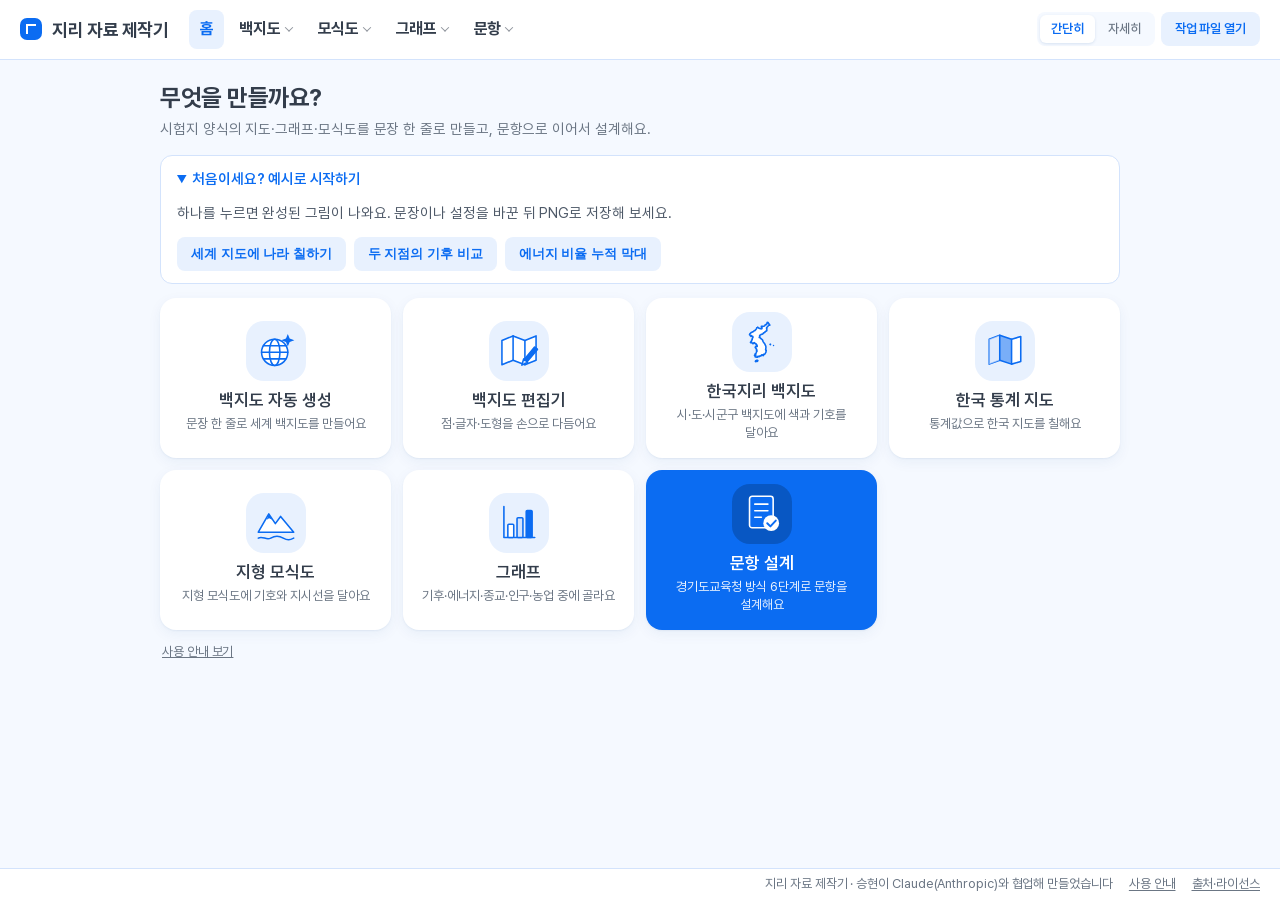
==== commit 22939025: "feat: 한국 통계 지도 탭에 통계 엔진 연결(K2-UI) — 패널·방식·문장 해석·자료 고치기 - kstat 탭을 SM.compose에 연결: 지표·방식 4개·N/순위/단계/경" ====
--- a/index.html
+++ b/index.html
@@ -310,13 +310,34 @@
     <div class="kstatus"><span id="ksSize"></span></div>
   </main>
   <aside class="kpanel" aria-label="설정">
-    <section class="ksset">
-      <h2 class="sec-title">바탕 지도</h2>
+    <section class="ksset kssent" aria-labelledby="ks-askTitle">
+      <h2 class="sec-title" id="ks-askTitle">문장으로 만들기</h2>
+      <textarea id="ksQ" rows="2" placeholder="예: 경상남도 시군별 노령화 지수 상위 5개·하위 5개 지역"></textarea>
+      <div class="ksbtns"><button class="btn primary" id="ksGo" type="button">통계 지도 만들기</button><span class="kbd-hint">Ctrl + Enter</span></div>
+      <p class="note ksmsg" id="ksAskMsg" role="status" hidden></p>
+      <details class="help"><summary>이렇게 써 보세요</summary><div class="examples" id="ksEx"></div></details>
+    </section>
+    <section class="ksset" aria-labelledby="ks-panTitle">
+      <h2 class="sec-title" id="ks-panTitle">통계 지도</h2>
+      <div id="ksPanels"></div>
+      <button class="btn" id="ksAdd" type="button">+ 지도 한 장 더(최대 3장)</button>
+      <ul class="ksnotes" id="ksWarn" role="status" hidden></ul>
+    </section>
+    <section class="ksset" aria-labelledby="ks-baseTitle">
+      <h2 class="sec-title" id="ks-baseTitle">바탕 지도</h2>
       <label class="ksrow"><span>범위</span><select id="ksArea"></select></label>
       <label class="ksrow"><span>단위</span><select id="ksLevel"><option value="sido">시·도</option><option value="sgg">시·군·구</option></select></label>
       <label class="ksrow ksck"><input type="checkbox" id="ksScale"><span>축척 막대</span></label>
-      <p class="note">통계값으로 칠하는 기능은 준비 중이에요. 지금은 바탕 지도를 고르고 저장할 수 있어요. 이 브라우저에는 마지막 작업이 자동으로 남아요.</p>
-    </section>
+    </section>
+    <section class="ksset" data-adv aria-labelledby="ks-footTitle">
+      <h2 class="sec-title" id="ks-footTitle">아랫줄(각주·연도·출처)</h2>
+      <label class="ksrow ksck"><input type="checkbox" id="ksFootShow"><span>아랫줄 표시</span></label>
+      <label class="ksrow ksck"><input type="checkbox" id="ksVerNote"><span>경계 기준 각주 넣기</span></label>
+      <label class="kscol"><span>각주(한 줄에 하나)</span><textarea id="ksNotes" rows="2" placeholder="* 각주를 적으세요"></textarea></label>
+      <label class="ksrow"><span>연도</span><input type="text" id="ksYear" placeholder="비우면 자동"></label>
+      <label class="ksrow"><span>출처</span><input type="text" id="ksSrc" placeholder="비우면 자동"></label>
+    </section>
+    <p class="note ksnote">통계값은 미리 받아 둔 자료(국가데이터처·행정안전부 등)입니다. 이 사이트는 통계 사이트에 요청하지 않아요. 이 브라우저에는 마지막 작업이 자동으로 남아요.</p>
   </aside>
   <div class="toast" id="ksToast" role="status" aria-live="polite"></div>
 </div>
--- a/css/tools/kstat.css
+++ b/css/tools/kstat.css
@@ -36,3 +36,47 @@
   .t-kstat .kpanel{order:3;overflow:visible}
   .t-kstat .brand small{display:none}}
 @media (prefers-reduced-motion: reduce){.t-kstat .toast{transition:none}}
+/* 통계 지도 설정 칸: 문장 · 지도 패널 · 바탕 · 아랫줄 */
+.t-kstat .ksset{border-bottom:1px solid var(--line)}
+.t-kstat .ksset:last-of-type{border-bottom:0}
+.t-kstat textarea,.t-kstat .ksset input[type=text],.t-kstat .ksset input[type=number]{width:100%;border:1px solid var(--line-2);border-radius:6px;background:var(--bg);padding:5px 8px;min-width:0}
+.t-kstat .kssent textarea{min-height:52px;resize:vertical;line-height:1.5;padding:8px 10px;border-radius:8px}
+.t-kstat .ksbtns{display:flex;align-items:center;gap:8px}
+.t-kstat .kbd-hint{margin-left:auto;color:var(--muted);font-size:11px;white-space:nowrap}
+.t-kstat .ksmsg{line-height:1.55;color:var(--ink)}
+.t-kstat .ksbtnrow{display:inline-flex;flex-wrap:wrap;gap:6px;margin-top:4px}
+.t-kstat .btn.small{padding:3px 9px;font-size:12px}
+.t-kstat .help{font-size:12.5px;color:var(--muted);line-height:1.6}
+.t-kstat .help summary{cursor:pointer;color:var(--ink);font-weight:500}
+.t-kstat .examples{display:flex;flex-direction:column;gap:5px;margin-top:6px}
+.t-kstat .ex{text-align:left;border:1px solid var(--line-2);background:var(--bg);border-radius:6px;padding:5px 8px;cursor:pointer;font-size:12.5px;line-height:1.4}
+.t-kstat .ex:hover{background:var(--pane-2)}
+.t-kstat .kspanel{border:1px solid var(--line);border-radius:8px;padding:10px;display:flex;flex-direction:column;gap:8px;background:var(--bg)}
+.t-kstat .kshead{display:flex;align-items:center;gap:8px}
+.t-kstat .kshead b{font-size:13px}
+.t-kstat .kshead .btn{margin-left:auto}
+.t-kstat .kstag{font-size:11px;color:var(--muted);border:1px solid var(--line-2);border-radius:999px;padding:1px 7px}
+.t-kstat .ksseg{display:grid;grid-template-columns:repeat(4,1fr);gap:0;border:1px solid var(--line-2);border-radius:7px;overflow:hidden}
+.t-kstat .ksseg button{border:0;border-right:1px solid var(--line-2);background:var(--pane);padding:6px 2px;cursor:pointer;font-size:12.5px}
+.t-kstat .ksseg button:last-child{border-right:0}
+.t-kstat .ksseg button[aria-pressed="true"]{background:var(--omr-soft);color:var(--omr);font-weight:600}
+.t-kstat .kshelp{font-size:12px;line-height:1.45}
+.t-kstat .ksrow em{font-style:normal;color:var(--muted);font-size:12.5px;white-space:nowrap}
+.t-kstat .ksrk{width:auto!important;color:var(--muted);font-size:12.5px;flex:none}
+.t-kstat .ksrow input[type=number]{max-width:5.5em}
+.t-kstat .ksadv{display:flex;flex-direction:column;gap:8px}
+.t-kstat .kscol{display:flex;flex-direction:column;gap:4px;font-size:12.5px;color:var(--muted)}
+.t-kstat .ksdata>summary{cursor:pointer;font-size:12.5px;color:var(--ink);font-weight:500}
+.t-kstat .ksvals{margin-top:6px;display:flex;flex-direction:column;gap:6px}
+.t-kstat .ksvwrap{max-height:260px;overflow:auto;border:1px solid var(--line);border-radius:6px}
+.t-kstat .ksvwrap table{width:100%;border-collapse:collapse;font-size:12.5px;font-variant-numeric:tabular-nums}
+.t-kstat .ksvwrap th{position:sticky;top:0;background:var(--pane-2);text-align:left;padding:4px 6px;font-weight:600}
+.t-kstat .ksvwrap td{padding:2px 6px;border-top:1px solid var(--line)}
+.t-kstat .ksvwrap td input{max-width:none;width:7em;padding:2px 5px}
+.t-kstat .ksvwrap td input.edited{border-color:var(--omr);background:var(--omr-soft)}
+.t-kstat .kssrc{font-size:11.5px}
+.t-kstat .ksnotes{margin:0;padding:8px 10px 8px 24px;font-size:12.5px;line-height:1.5;color:var(--warn);background:var(--warn-soft);border-radius:6px}
+.t-kstat .ksnotes[hidden]{display:none}
+.t-kstat .ksnote{padding:0 14px 14px}
+.t-kstat .ksrow>span{width:3.4em}
+.t-kstat .ksrow.ksck>span{width:auto}
